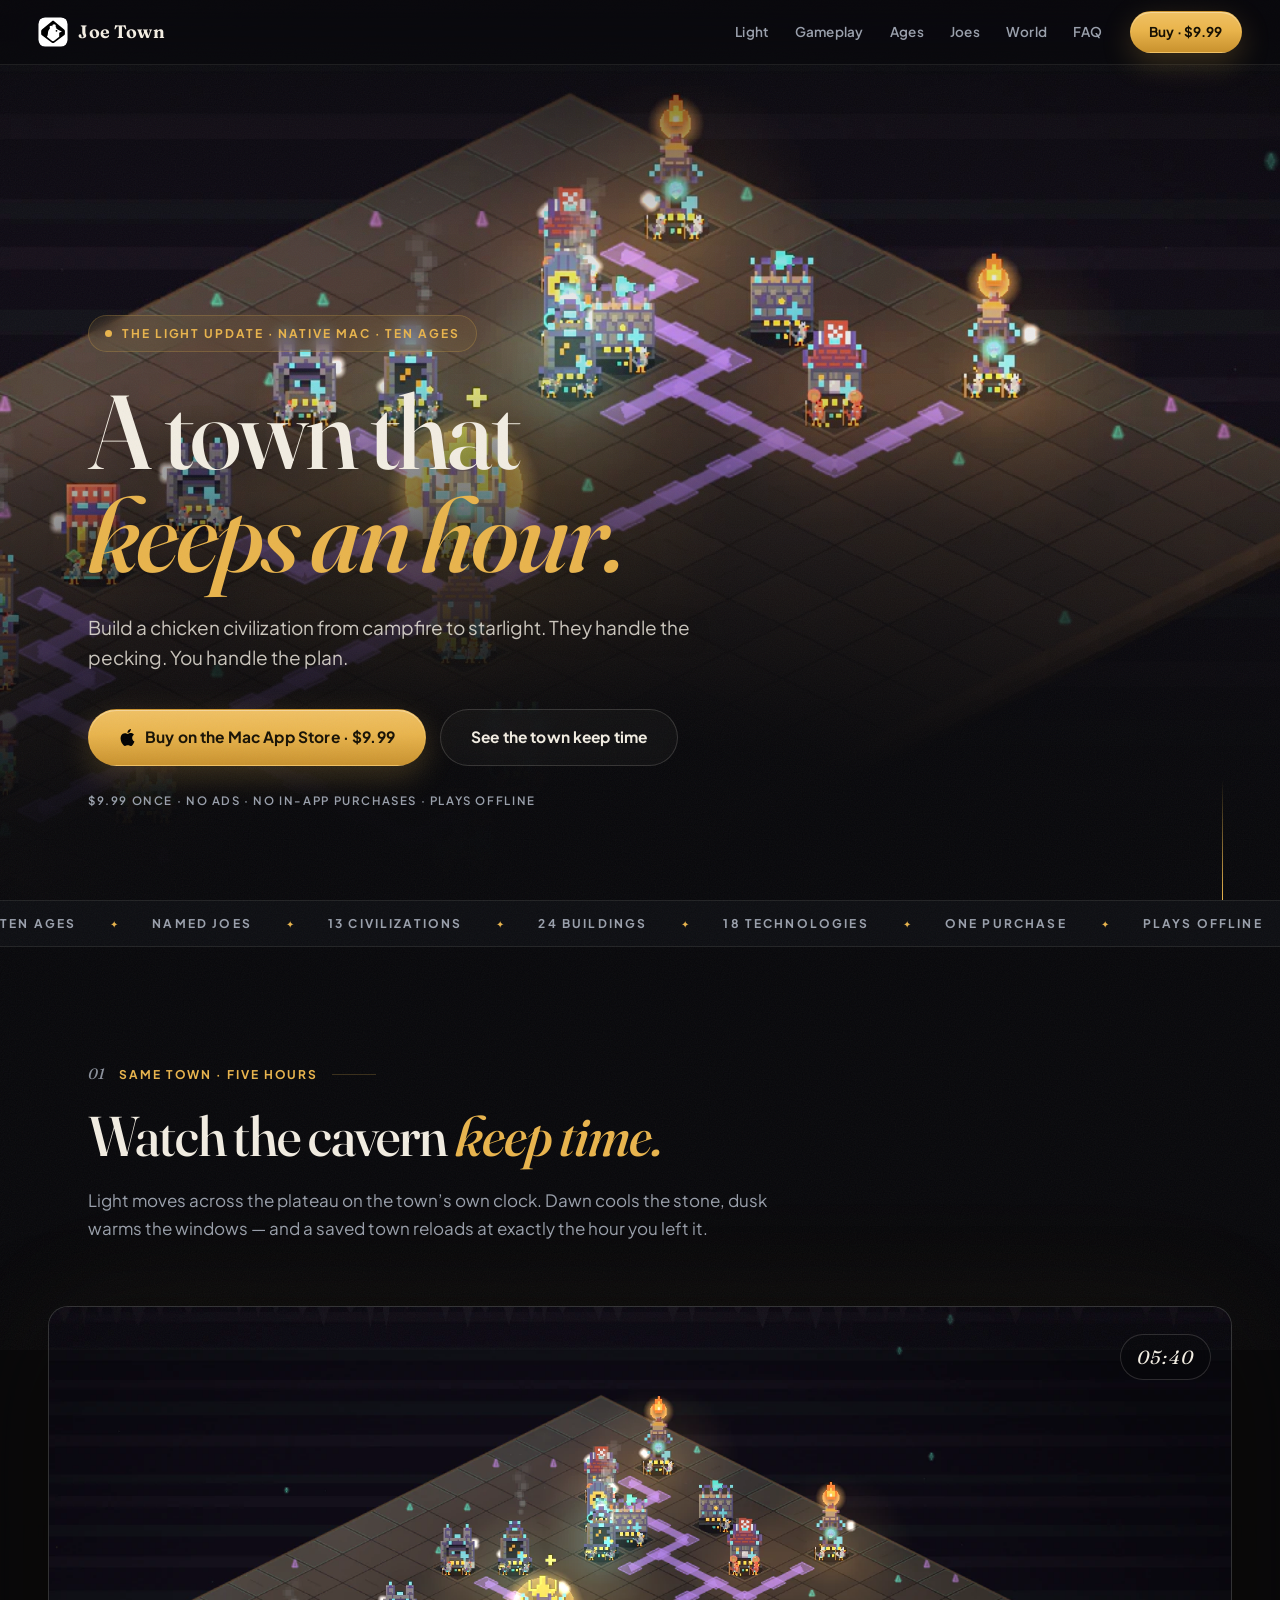
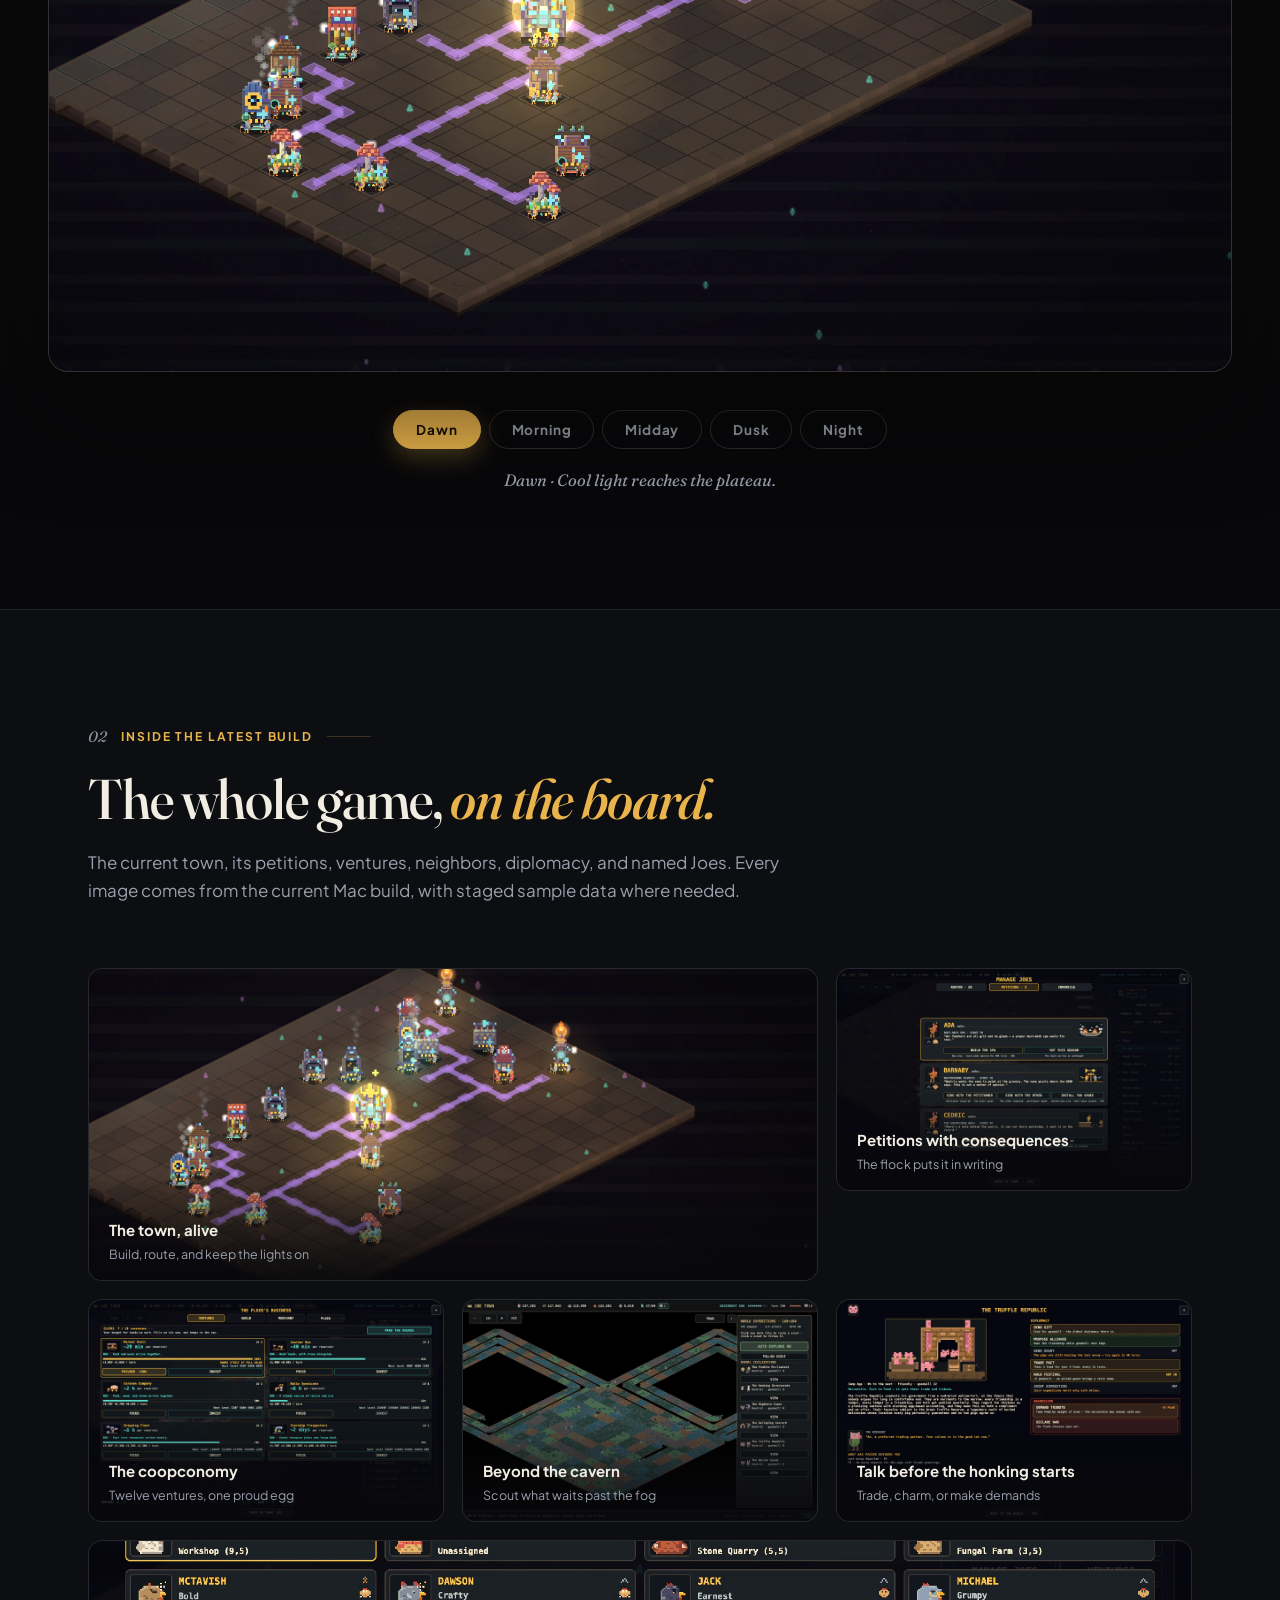
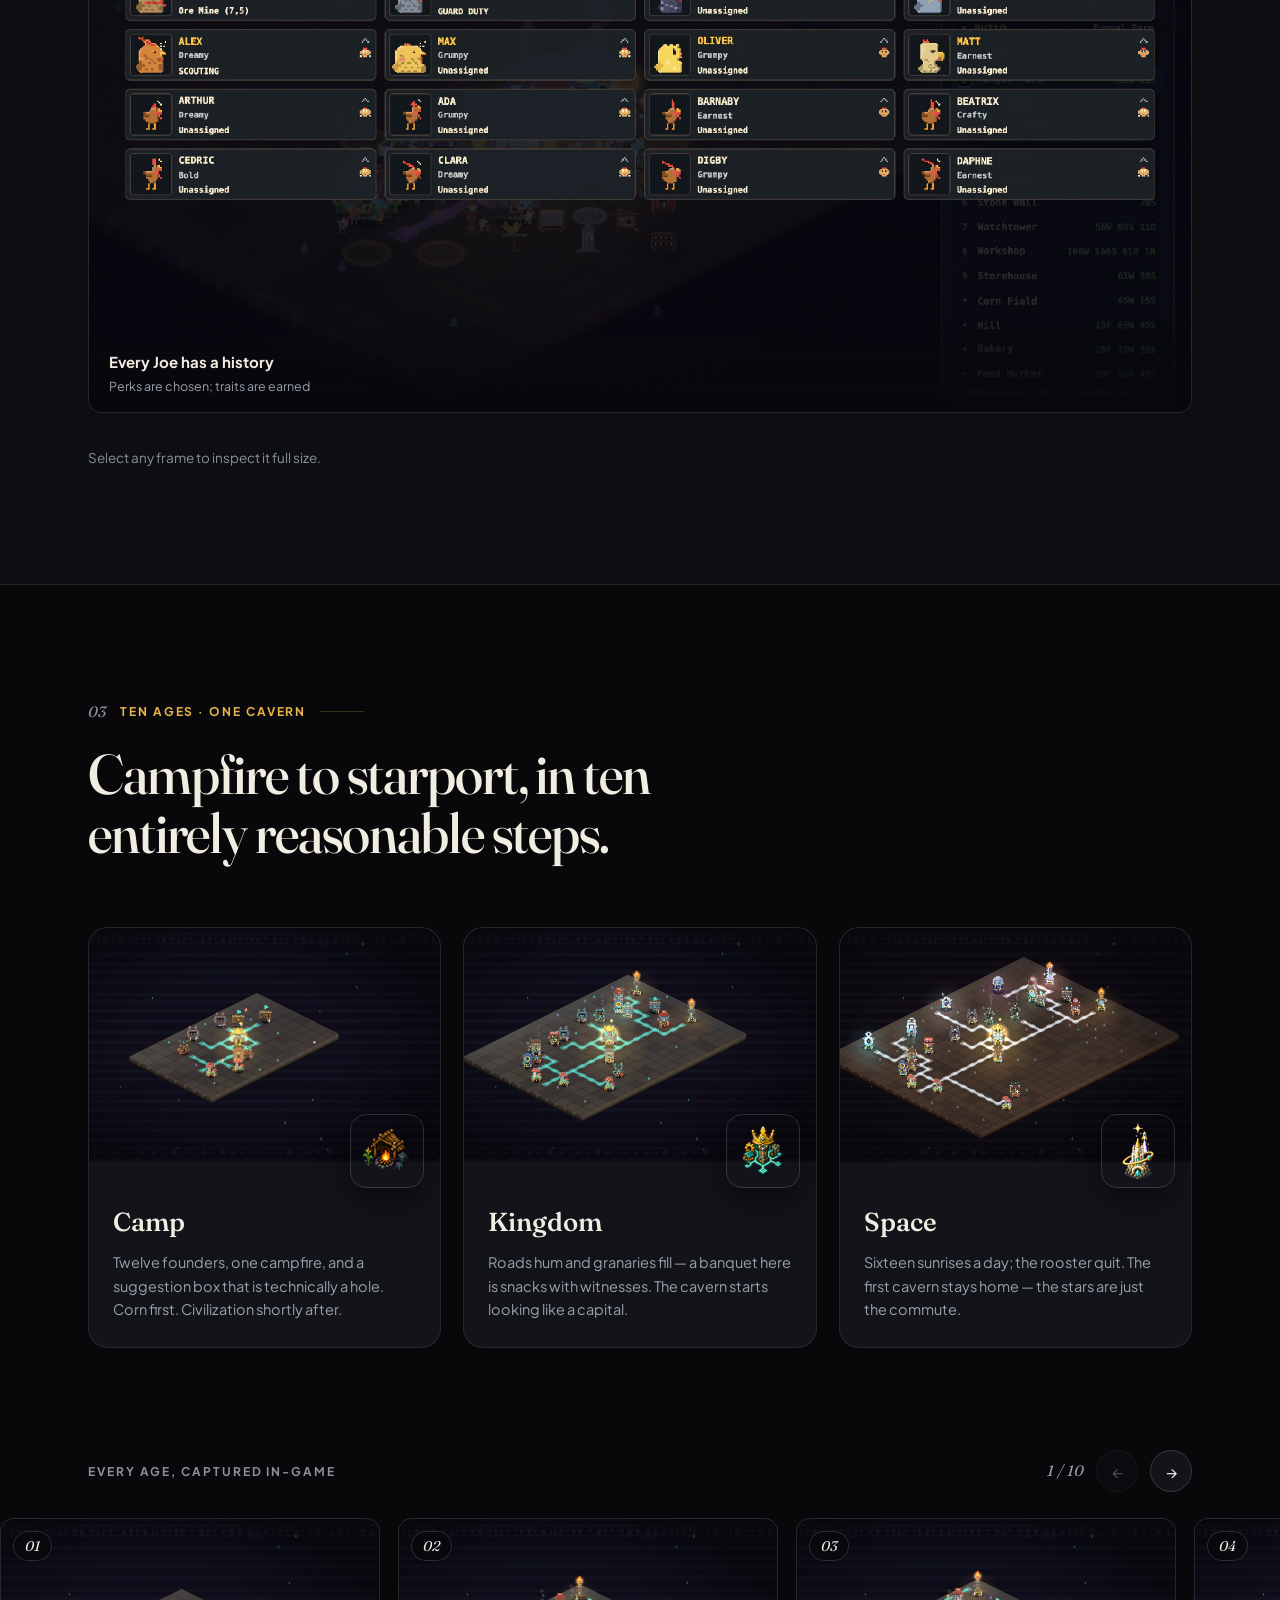
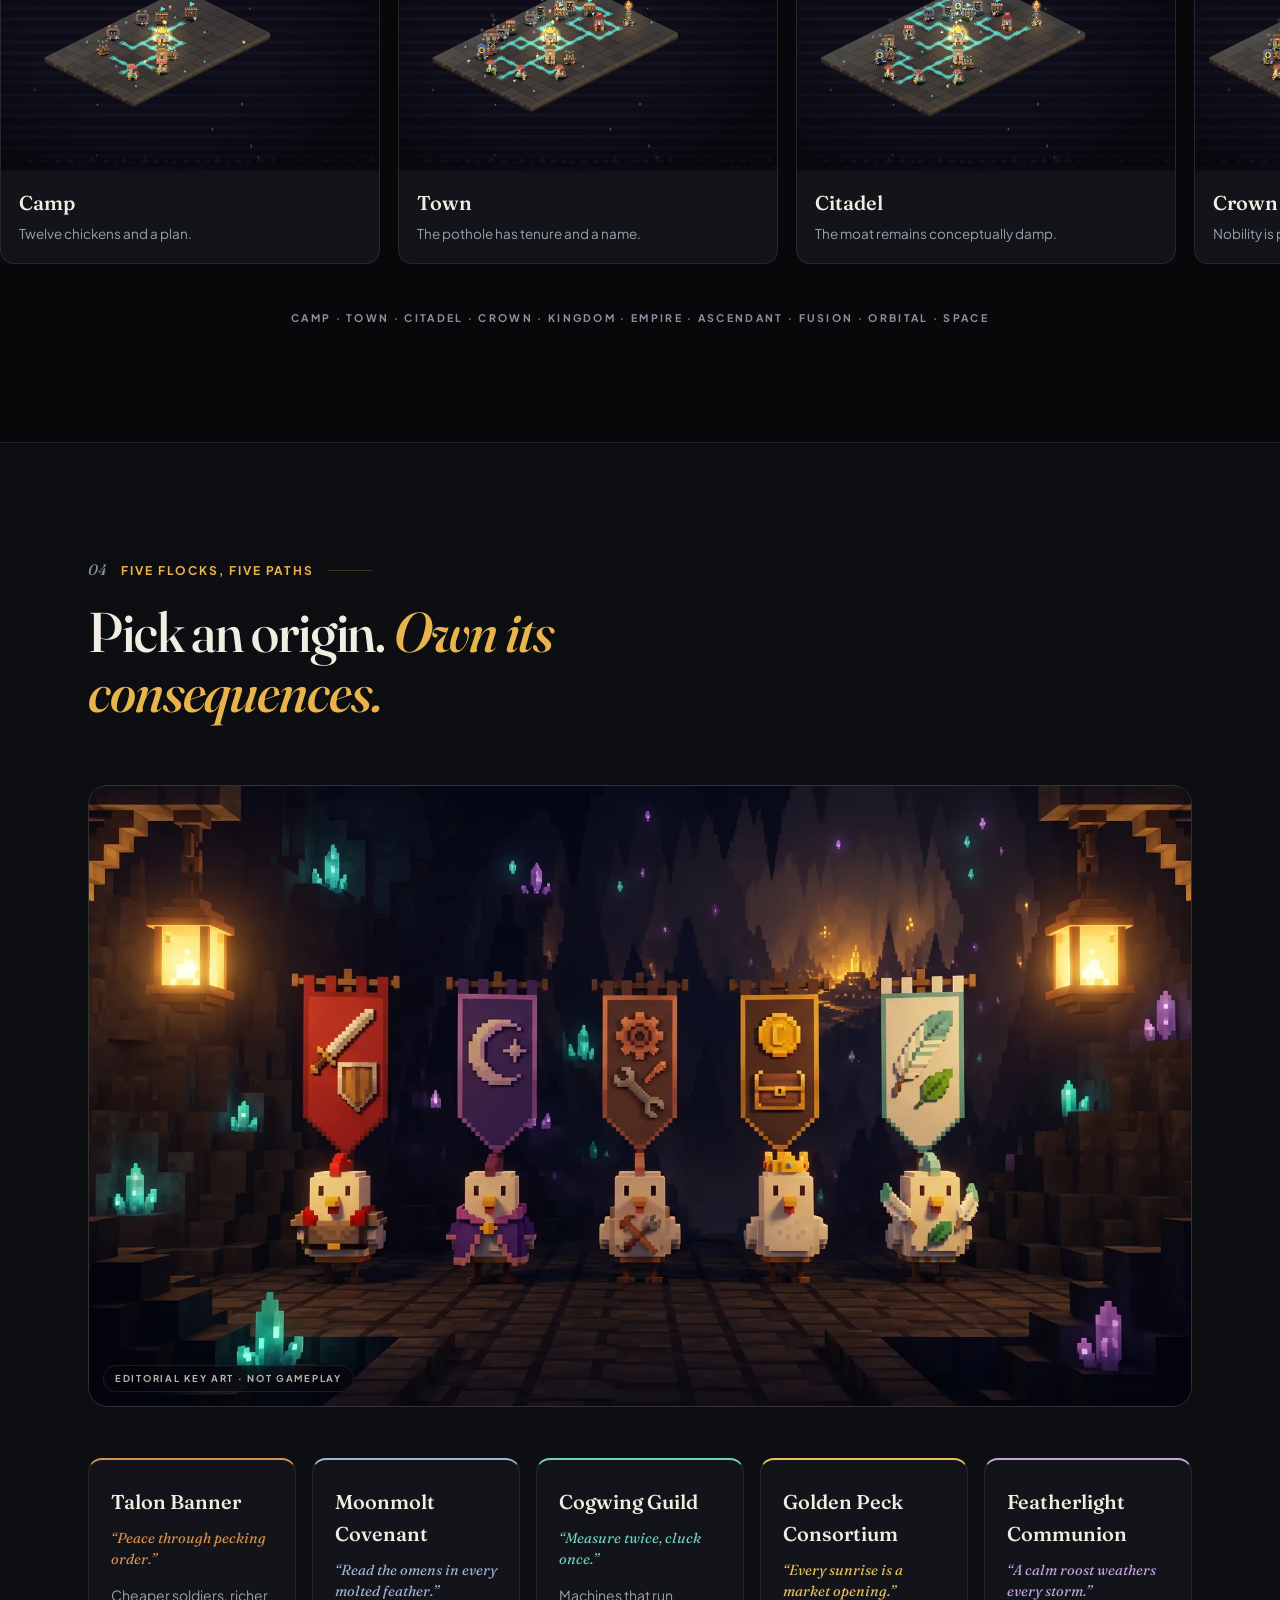
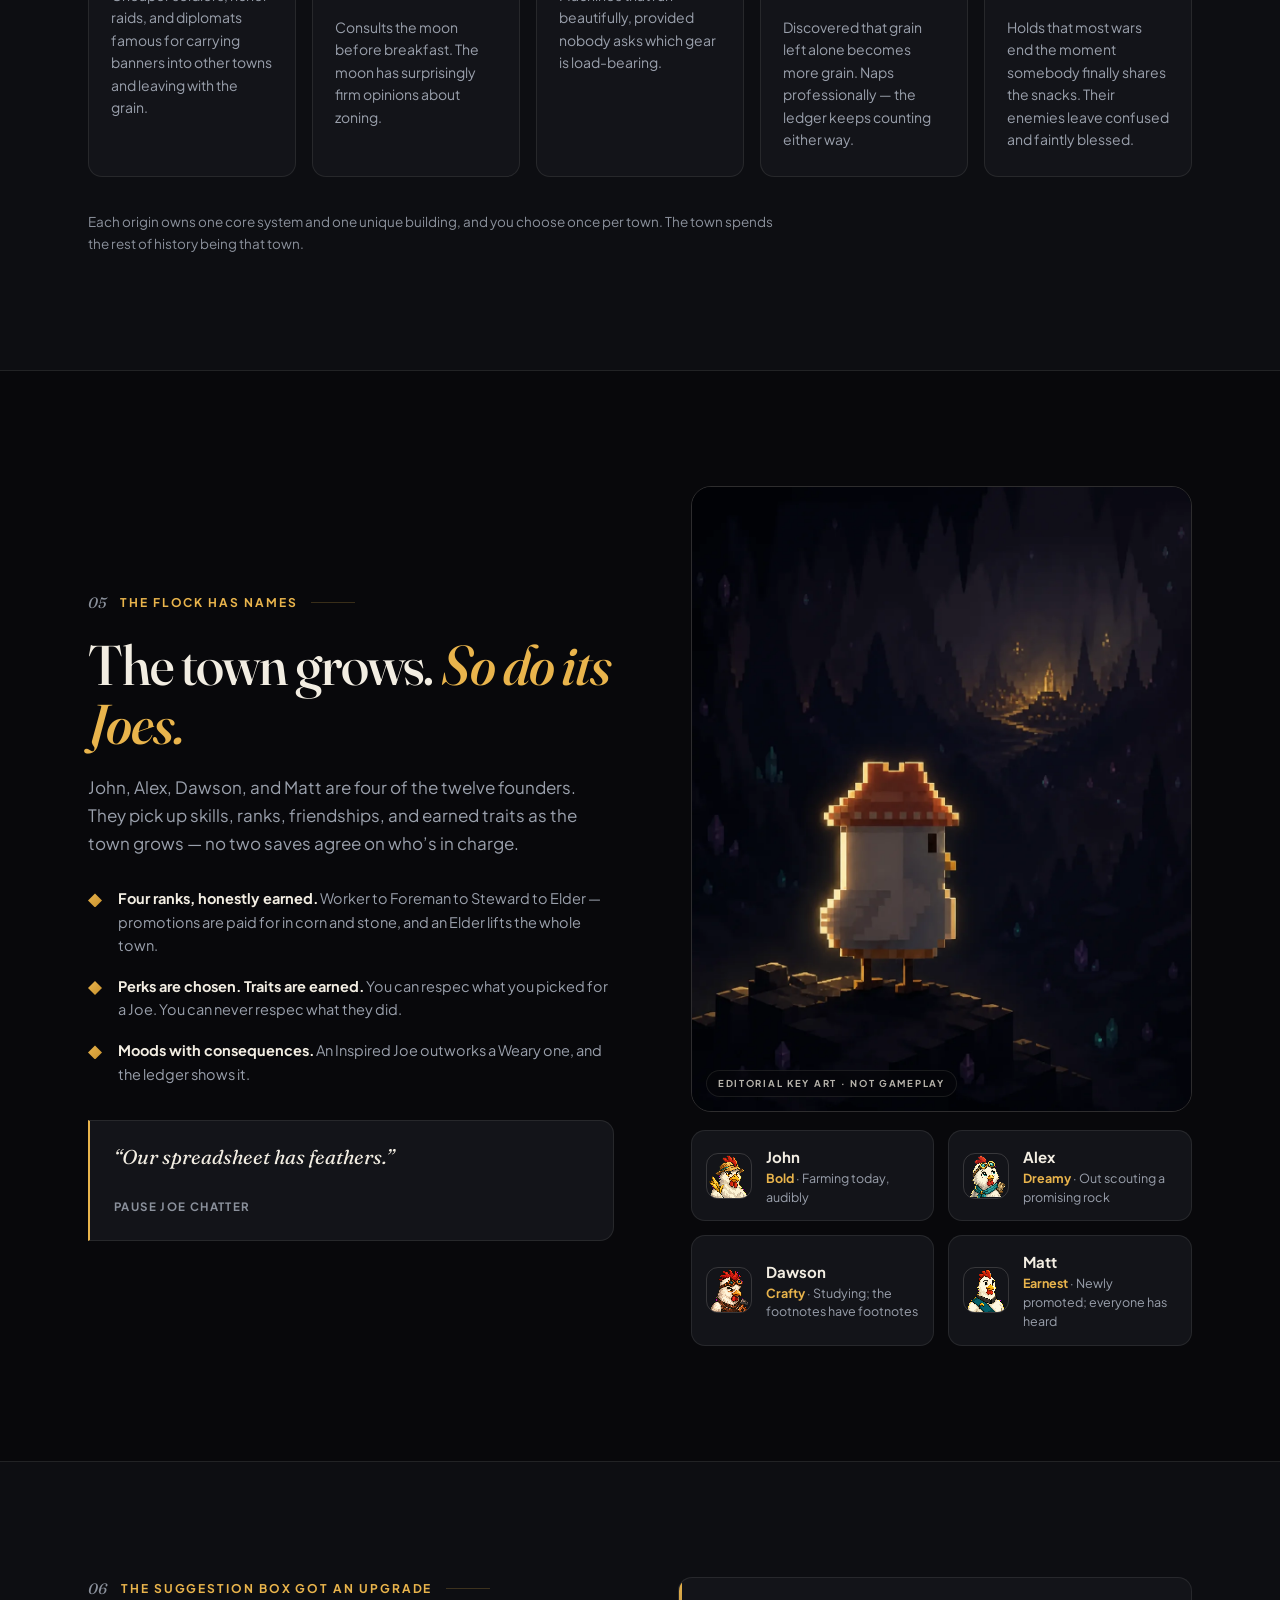
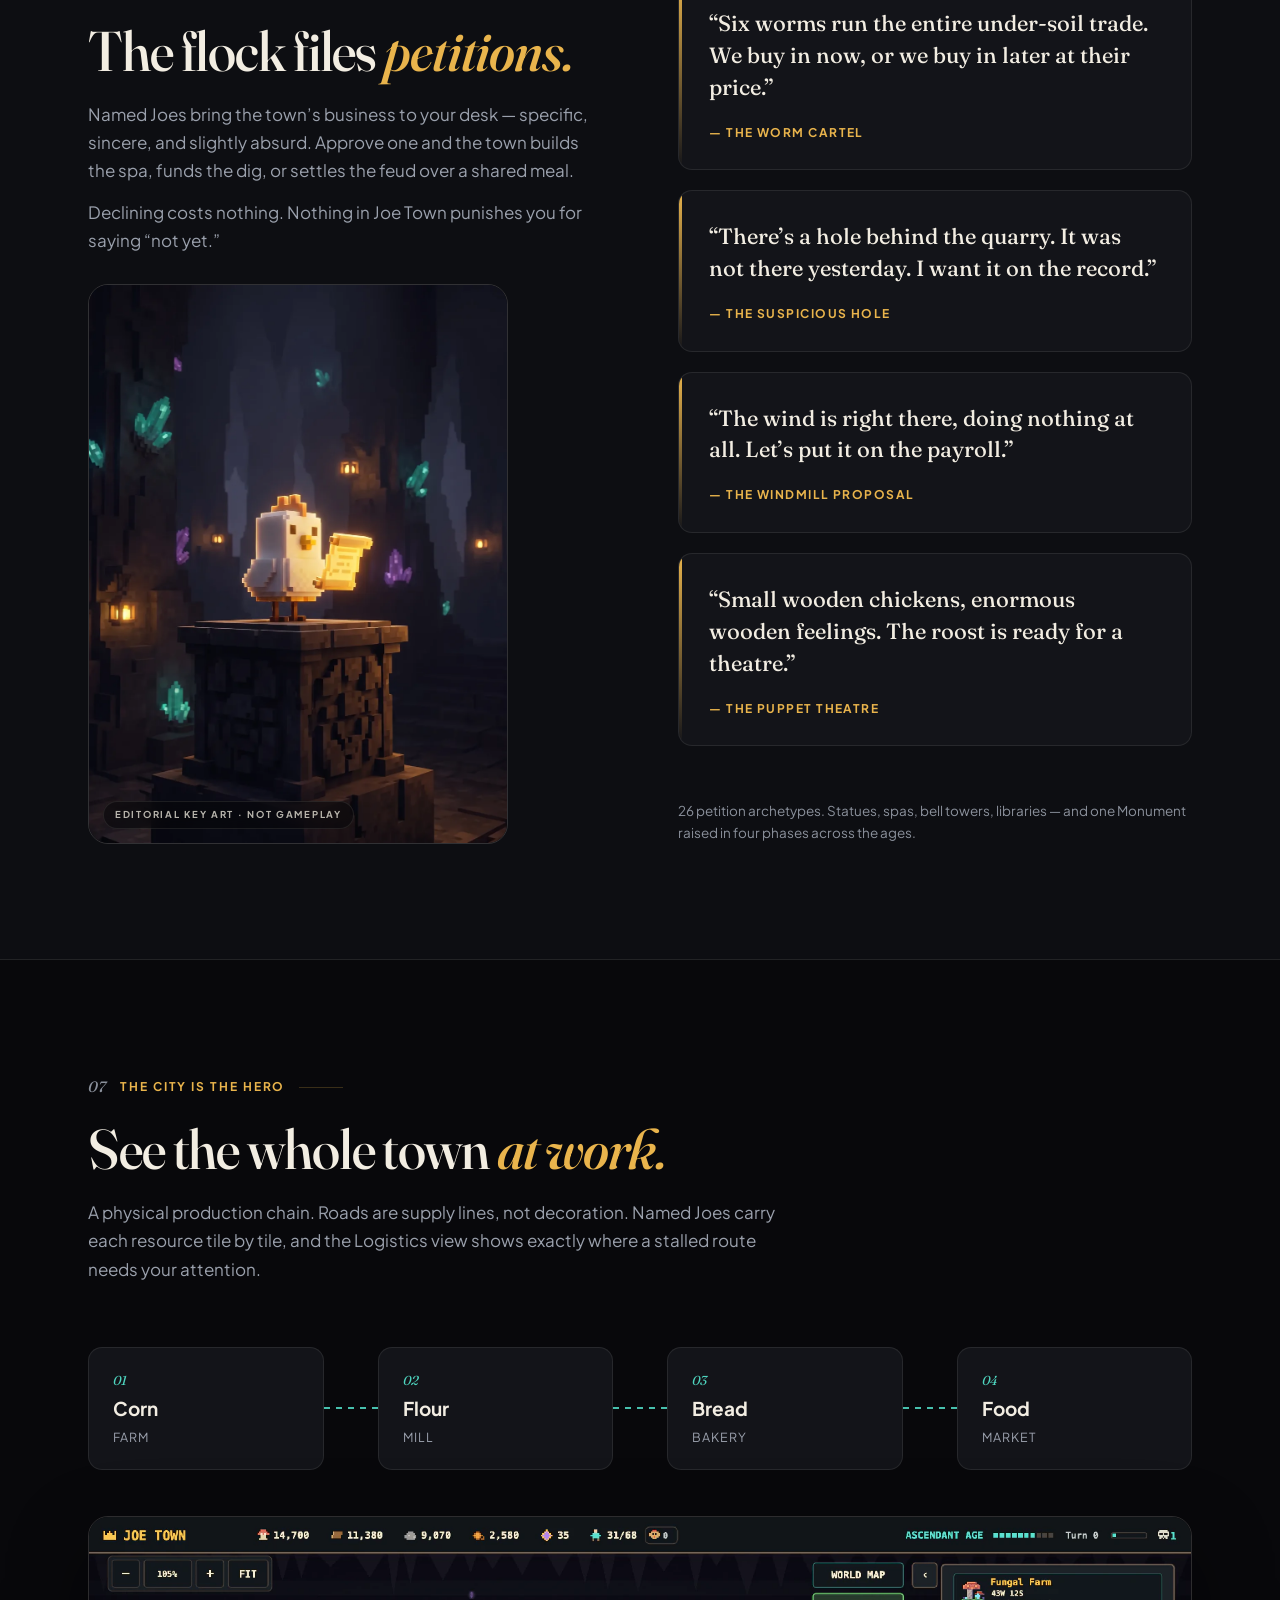
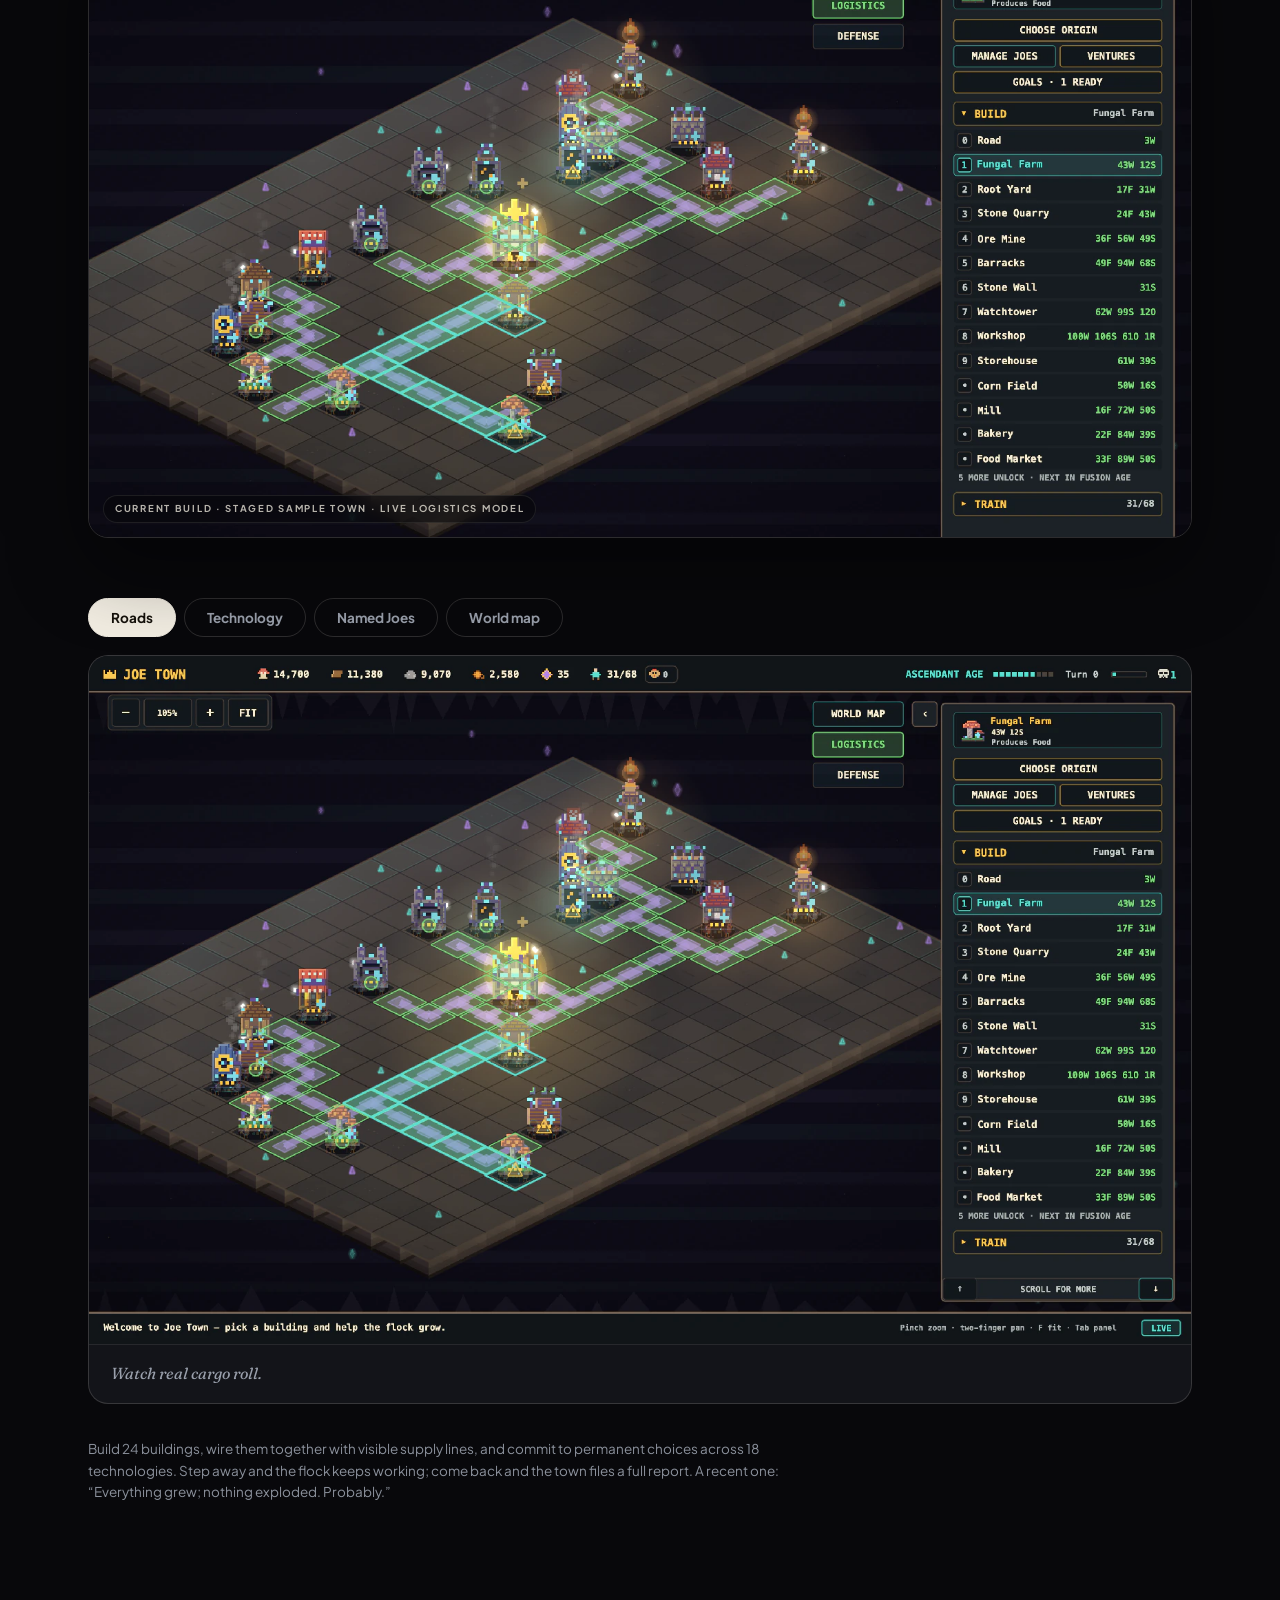
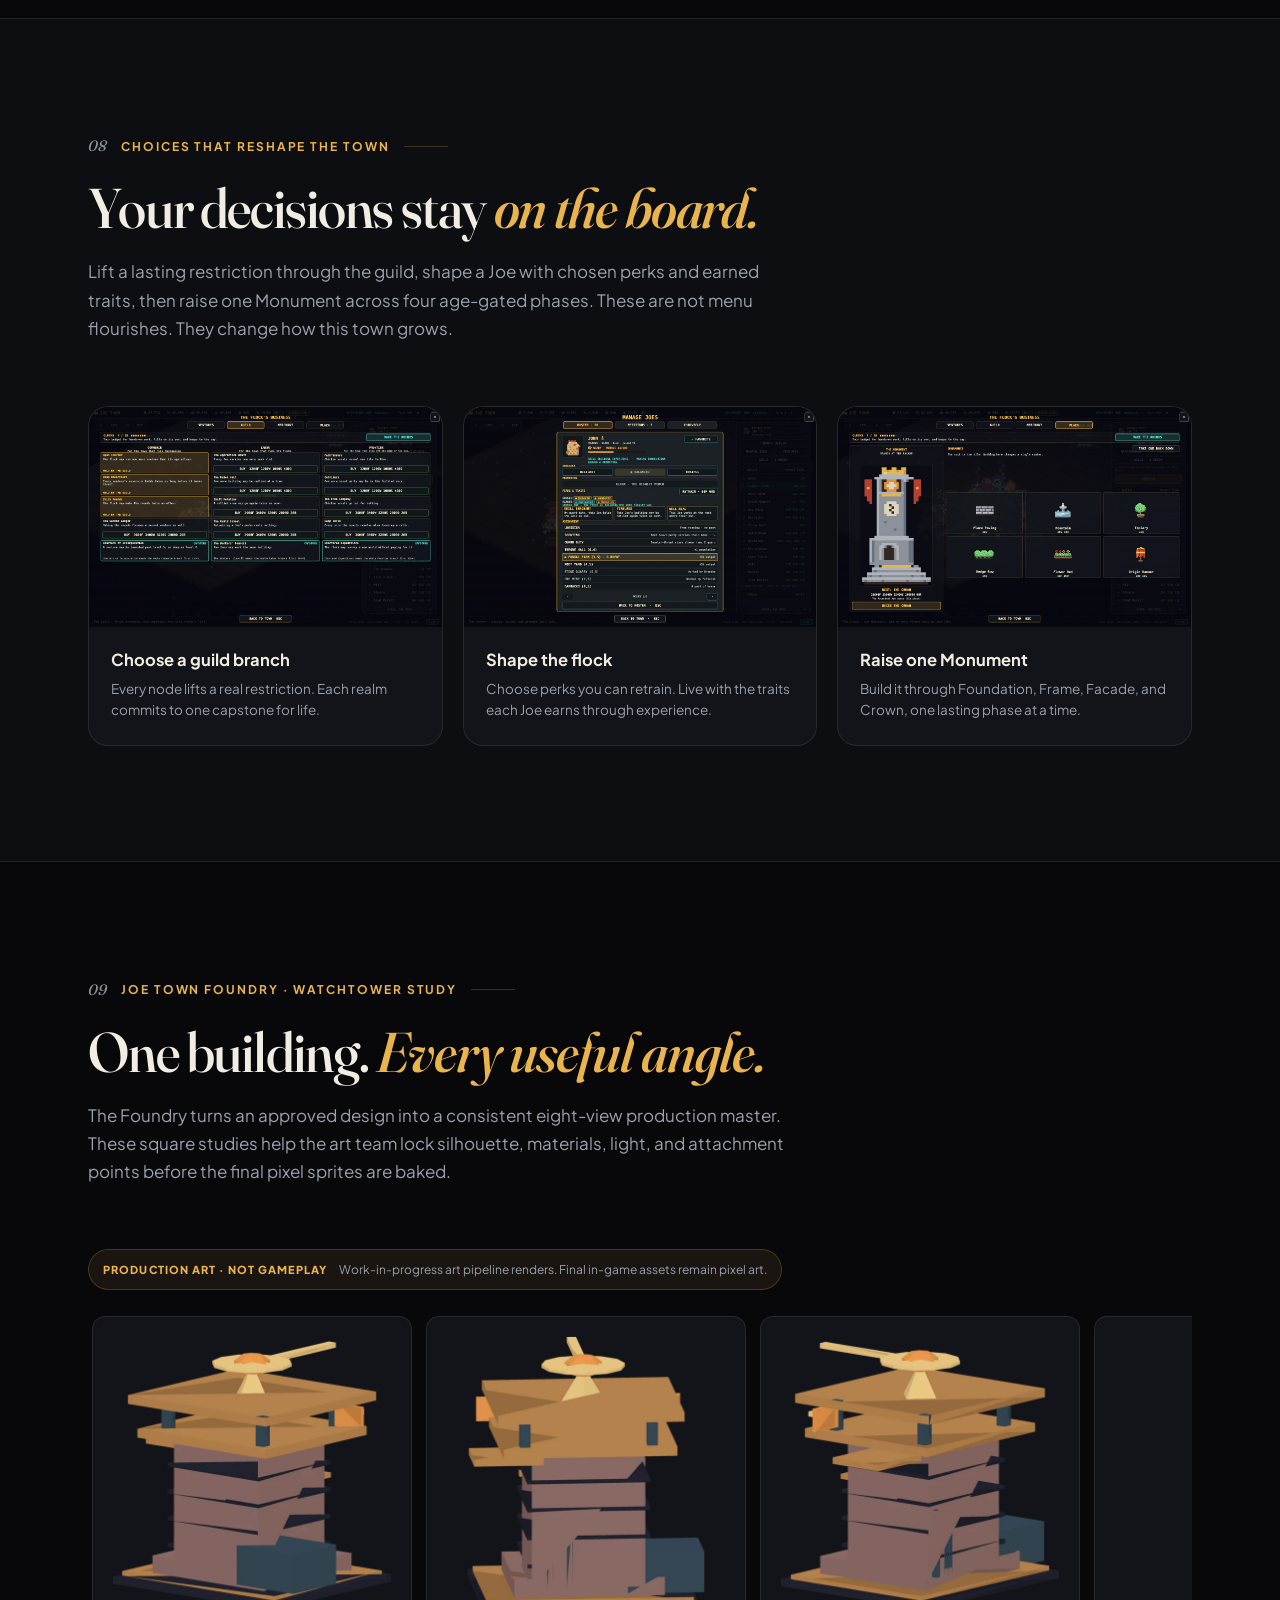
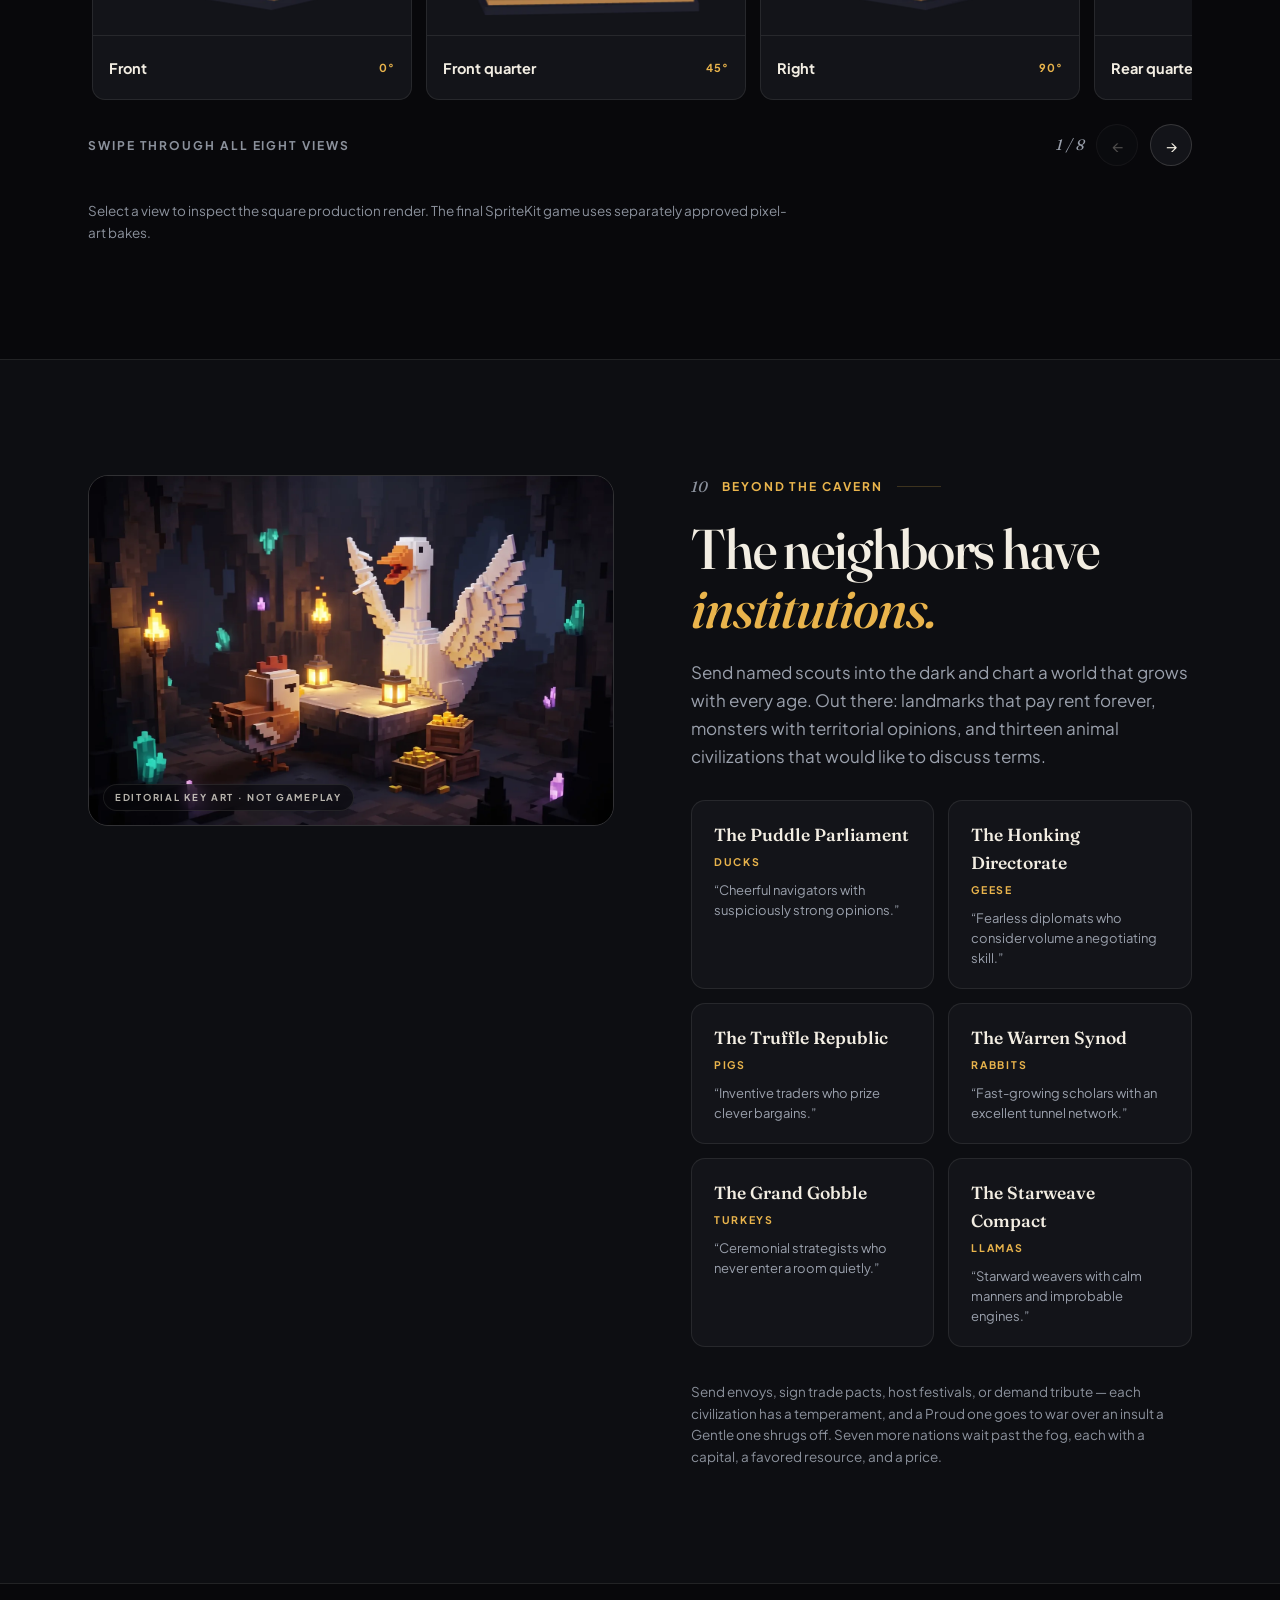
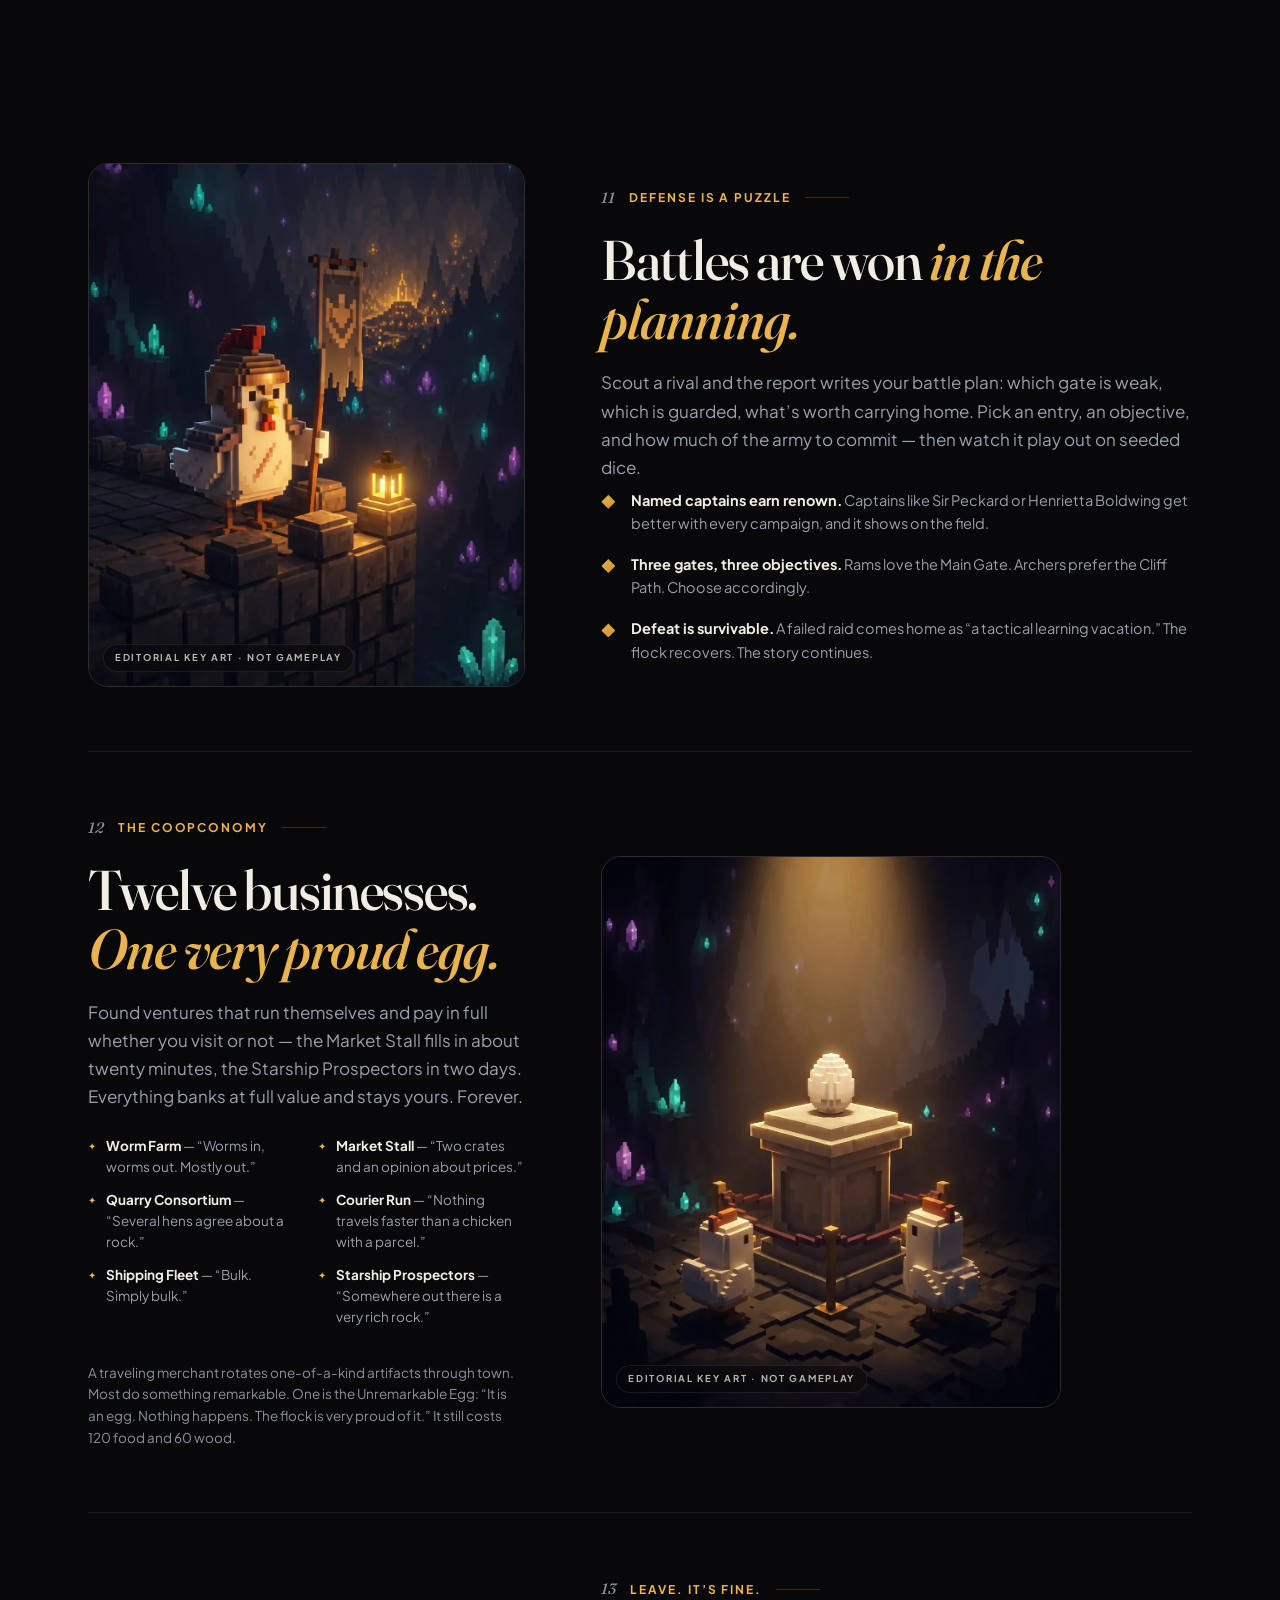
==== index.html @ 3cbb5f6b "Fix seven interaction and a11y defects from design audit - Age rail: disable Prev at the snap-parked" ====
<!DOCTYPE html>
<html lang="en">
<head>
  <meta charset="UTF-8">
  <meta name="viewport" content="width=device-width, initial-scale=1.0, viewport-fit=cover">
  <title>Joe Town — A Chicken Civilization That Keeps an Hour</title>
  <meta name="description" content="Build a living chicken civilization for Mac. Watch dawn become night, connect physical production chains, and lead twelve named Joes from campfire to starport. $9.99, once.">
  <link rel="canonical" href="https://gojoetown.com/">
  <meta name="theme-color" content="#070708">
  <meta name="apple-mobile-web-app-title" content="Joe Town">

  <!-- Google tag (gtag.js) -->
  <script async src="https://www.googletagmanager.com/gtag/js?id=G-3XJQL5PVS1"></script>
  <script>
    window.dataLayer = window.dataLayer || [];
    function gtag(){dataLayer.push(arguments);}
    gtag('js', new Date());
    gtag('config', 'G-3XJQL5PVS1');
  </script>

  <meta property="og:type" content="website">
  <meta property="og:locale" content="en_US">
  <meta property="og:site_name" content="Joe Town">
  <meta property="og:title" content="Joe Town — The Light Update">
  <meta property="og:description" content="A chicken civilization that keeps an hour. Build from campfire to starlight on Mac.">
  <meta property="og:url" content="https://gojoetown.com/">
  <meta property="og:image" content="https://gojoetown.com/images/og-light-update-2026.png">
  <meta property="og:image:secure_url" content="https://gojoetown.com/images/og-light-update-2026.png">
  <meta property="og:image:type" content="image/png">
  <meta property="og:image:width" content="1200">
  <meta property="og:image:height" content="630">
  <meta property="og:image:alt" content="A living Joe Town glowing beneath the cavern at dusk.">
  <meta name="twitter:card" content="summary_large_image">
  <meta name="twitter:title" content="Joe Town — The Light Update">
  <meta name="twitter:description" content="A chicken civilization that keeps an hour. Build from campfire to starlight on Mac.">
  <meta name="twitter:image" content="https://gojoetown.com/images/og-light-update-2026.png">
  <meta name="twitter:image:alt" content="A living Joe Town glowing beneath the cavern at dusk.">

  <link rel="icon" type="image/svg+xml" sizes="any" href="/images/logo-mark.svg">
  <link rel="icon" type="image/png" sizes="32x32" href="/images/favicon-32.png">
  <link rel="icon" type="image/png" sizes="16x16" href="/images/favicon-16.png">
  <link rel="shortcut icon" href="/favicon.ico">
  <link rel="apple-touch-icon" sizes="180x180" href="/images/apple-touch-icon.png">

  <link rel="preconnect" href="https://fonts.googleapis.com">
  <link rel="preconnect" href="https://fonts.gstatic.com" crossorigin>
  <link href="https://fonts.googleapis.com/css2?family=Fraunces:ital,opsz,wght@0,9..144,300..800;1,9..144,300..800&amp;family=Plus+Jakarta+Sans:wght@400..800&amp;display=swap" rel="stylesheet">
  <link rel="preload" as="image" href="images/hero-light-update-1920.webp?v=redesign1" media="(min-width: 781px)" fetchpriority="high">
  <link rel="preload" as="image" href="images/hero-light-update-960.webp?v=redesign1" media="(max-width: 780px)" fetchpriority="high">
  <link rel="stylesheet" href="css/style.css?v=redesign1">

  <script type="application/ld+json">
  {
    "@context": "https://schema.org",
    "@type": "VideoGame",
    "name": "Joe Town",
    "description": "Build a living chicken civilization, watch its light move from dawn through night, connect physical production chains, and guide named Joes across ten ages in this native strategy game for Mac.",
    "operatingSystem": "macOS 14 or later",
    "applicationCategory": "GameApplication",
    "genre": ["Strategy", "Simulation"],
    "gamePlatform": "Mac",
    "image": "https://gojoetown.com/images/og-light-update-2026.png",
    "url": "https://gojoetown.com/",
    "author": { "@type": "Organization", "name": "Design Prism", "url": "https://www.design-prism.com/" },
    "offers": {
      "@type": "Offer",
      "price": "9.99",
      "priceCurrency": "USD",
      "availability": "https://schema.org/InStock",
      "url": "https://apps.apple.com/app/id6790244910"
    }
  }
  </script>
</head>
<body>
  <a class="skip-link" href="#main">Skip to content</a>
  <div class="grain" aria-hidden="true"></div>
  <div class="scroll-progress" aria-hidden="true"><span id="scrollProgress"></span></div>

  <!-- ============ NAV ============ -->
  <header class="nav" id="top">
    <div class="nav-inner">
      <a class="brand" href="#top" aria-label="Joe Town home">
        <img src="images/logo-mark.svg" alt="" width="30" height="30" class="brand-mark">
        <span class="brand-name">Joe Town</span>
      </a>
      <nav class="nav-links" aria-label="Primary">
        <a href="#hour">Light</a>
        <a href="#gameplay">Gameplay</a>
        <a href="#ages">Ages</a>
        <a href="#joes">Joes</a>
        <a href="#world">World</a>
        <a href="#faq">FAQ</a>
      </nav>
      <div class="nav-cta">
        <a class="btn btn-gold btn-sm" href="https://apps.apple.com/app/id6790244910" target="_blank" rel="noopener">
          Buy · $9.99
        </a>
        <button class="nav-burger" id="navBurger" aria-expanded="false" aria-controls="mobileMenu" aria-label="Open menu">
          <span></span><span></span>
        </button>
      </div>
    </div>
  </header>

  <div class="mobile-menu" id="mobileMenu" hidden>
    <nav aria-label="Mobile">
      <a href="#hour">Light</a>
      <a href="#gameplay">Gameplay</a>
      <a href="#ages">Ages</a>
      <a href="#joes">Joes</a>
      <a href="#world">World</a>
      <a href="#faq">FAQ</a>
    </nav>
    <a class="btn btn-gold" href="https://apps.apple.com/app/id6790244910" target="_blank" rel="noopener">Buy on the Mac App Store · $9.99</a>
  </div>

  <main id="main">

    <!-- ============ HERO ============ -->
    <section class="hero" aria-label="Joe Town — the Light Update">
      <picture class="hero-media">
        <source media="(max-width: 780px)" srcset="images/hero-light-update-960.webp?v=redesign1" width="960" height="1200">
        <img src="images/hero-light-update-1920.webp?v=redesign1" alt="A Joe Town plateau at dusk, warm windows glowing across layered stone" width="1920" height="1080" fetchpriority="high">
      </picture>
      <div class="hero-scrim" aria-hidden="true"></div>

      <div class="hero-content">
        <p class="hero-eyebrow reveal">
          <span class="pulse-dot" aria-hidden="true"></span>
          The Light Update · Native Mac · Ten ages
        </p>
        <h1 class="hero-title reveal" style="--d:.08s">
          A town that<br><em>keeps an hour.</em>
        </h1>
        <p class="hero-sub reveal" style="--d:.16s">
          Build a chicken civilization from campfire to starlight.
          They handle the pecking. You handle the plan.
        </p>
        <div class="hero-actions reveal" style="--d:.24s" id="heroActions">
          <a class="btn btn-gold btn-lg" href="https://apps.apple.com/app/id6790244910" target="_blank" rel="noopener">
            <img src="images/apple-mark.svg" alt="" width="17" height="20">
            Buy on the Mac App Store · $9.99
          </a>
          <a class="btn btn-ghost btn-lg" href="#hour">See the town keep time</a>
        </div>
        <p class="hero-trust reveal" style="--d:.32s">
          $9.99 once · No ads · No in-app purchases · Plays offline
        </p>
      </div>

      <a class="hero-scroll" href="#hour" aria-label="Scroll to the hour section">
        <span class="hero-scroll-line" aria-hidden="true"></span>
      </a>
    </section>

    <!-- ============ TICKER ============ -->
    <div class="ticker" aria-hidden="true">
      <div class="ticker-track">
        <span>Ten ages</span><i>✦</i><span>Named Joes</span><i>✦</i><span>13 civilizations</span><i>✦</i><span>24 buildings</span><i>✦</i><span>18 technologies</span><i>✦</i><span>One purchase</span><i>✦</i><span>Plays offline</span><i>✦</i><span>Chickens</span><i>✦</i>
        <span>Ten ages</span><i>✦</i><span>Named Joes</span><i>✦</i><span>13 civilizations</span><i>✦</i><span>24 buildings</span><i>✦</i><span>18 technologies</span><i>✦</i><span>One purchase</span><i>✦</i><span>Plays offline</span><i>✦</i><span>Chickens</span><i>✦</i>
      </div>
    </div>

    <!-- ============ THE HOUR ============ -->
    <section class="section" id="hour">
      <div class="container">
        <header class="sec-head reveal">
          <p class="sec-eyebrow"><span class="sec-index">01</span> Same town · five hours</p>
          <h2 class="sec-title">Watch the cavern <em>keep time.</em></h2>
          <p class="sec-sub">Light moves across the plateau on the town’s own clock. Dawn cools the stone, dusk warms the windows — and a saved town reloads at exactly the hour you left it.</p>
        </header>
      </div>

      <div class="hour-stage reveal" data-reveal>
        <div class="hour-frames" id="hourFrames">
          <img class="hour-frame is-active" data-hour="dawn" src="images/hour-dawn.webp?v=redesign1" alt="The Joe Town plateau at dawn, cool directional light" width="1600" height="900" loading="lazy">
          <img class="hour-frame" data-hour="morning" src="images/hour-morning.webp?v=redesign1" alt="The same plateau in morning light" width="1600" height="900" loading="lazy">
          <img class="hour-frame" data-hour="midday" src="images/hour-midday.webp?v=redesign1" alt="The same plateau at midday" width="1600" height="900" loading="lazy">
          <img class="hour-frame" data-hour="dusk" src="images/hour-dusk.webp?v=redesign1" alt="The same plateau at dusk, windows warming" width="1600" height="900" loading="lazy">
          <img class="hour-frame" data-hour="night" src="images/hour-night.webp?v=redesign1" alt="The same plateau at night, windows glowing" width="1600" height="900" loading="lazy">
        </div>
        <div class="hour-clock" aria-hidden="true"><span id="hourClock">05:40</span></div>
      </div>

      <div class="container">
        <div class="hour-controls reveal" role="tablist" aria-label="Choose an hour of the town’s day">
          <button class="hour-tab is-active" role="tab" aria-selected="true" data-hour="dawn" id="hourTabDawn" tabindex="0">Dawn</button>
          <button class="hour-tab" role="tab" aria-selected="false" data-hour="morning" id="hourTabMorning" tabindex="-1">Morning</button>
          <button class="hour-tab" role="tab" aria-selected="false" data-hour="midday" id="hourTabMidday" tabindex="-1">Midday</button>
          <button class="hour-tab" role="tab" aria-selected="false" data-hour="dusk" id="hourTabDusk" tabindex="-1">Dusk</button>
          <button class="hour-tab" role="tab" aria-selected="false" data-hour="night" id="hourTabNight" tabindex="-1">Night</button>
        </div>
        <p class="hour-caption" id="hourCaption" aria-live="polite">Dawn · Cool light reaches the plateau.</p>
      </div>
    </section>

    <!-- ============ GAMEPLAY GALLERY ============ -->
    <section class="section section-alt" id="gameplay">
      <div class="container">
        <header class="sec-head reveal">
          <p class="sec-eyebrow"><span class="sec-index">02</span> Inside the latest build</p>
          <h2 class="sec-title">The whole game, <em>on the board.</em></h2>
          <p class="sec-sub">The current town, its petitions, ventures, neighbors, diplomacy, and named Joes. Every image comes from the current Mac build, with staged sample data where needed.</p>
        </header>

        <div class="bento">
          <figure class="bento-card bento-wide reveal" data-lightbox>
            <img src="images/gameplay-town.webp?v=redesign1" alt="A living Joe Town board with buildings, roads, and working production" width="1600" height="1000" loading="lazy">
            <figcaption><strong>The town, alive</strong><span>Build, route, and keep the lights on</span></figcaption>
          </figure>
          <figure class="bento-card reveal" style="--d:.06s" data-lightbox>
            <img src="images/gameplay-petitions.webp?v=redesign1" alt="The petitions panel, where the flock puts requests in writing" width="1600" height="1000" loading="lazy">
            <figcaption><strong>Petitions with consequences</strong><span>The flock puts it in writing</span></figcaption>
          </figure>
          <figure class="bento-card reveal" style="--d:.12s" data-lightbox>
            <img src="images/gameplay-ventures.webp?v=redesign1" alt="The ventures screen showing the coopconomy" width="1600" height="1000" loading="lazy">
            <figcaption><strong>The coopconomy</strong><span>Twelve ventures, one proud egg</span></figcaption>
          </figure>
          <figure class="bento-card reveal" style="--d:.06s" data-lightbox>
            <img src="images/gameplay-world.webp?v=redesign1" alt="The world map beyond the cavern" width="1600" height="1000" loading="lazy" class="img-calm">
            <figcaption><strong>Beyond the cavern</strong><span>Scout what waits past the fog</span></figcaption>
          </figure>
          <figure class="bento-card reveal" style="--d:.12s" data-lightbox>
            <img src="images/gameplay-diplomacy.webp?v=redesign1" alt="Diplomacy with another animal civilization" width="1600" height="1000" loading="lazy">
            <figcaption><strong>Talk before the honking starts</strong><span>Trade, charm, or make demands</span></figcaption>
          </figure>
          <figure class="bento-card bento-full reveal" style="--d:.18s" data-lightbox>
            <img src="images/gameplay-joes.webp?v=redesign1" alt="The Joe roster, where every Joe has a history" width="1600" height="1000" loading="lazy">
            <figcaption><strong>Every Joe has a history</strong><span>Perks are chosen; traits are earned</span></figcaption>
          </figure>
        </div>
        <p class="fine-note reveal">Select any frame to inspect it full size.</p>
      </div>
    </section>

    <!-- ============ JOURNEY ============ -->
    <section class="section" id="journey">
      <div class="container">
        <header class="sec-head reveal">
          <p class="sec-eyebrow"><span class="sec-index">03</span> Ten ages · one cavern</p>
          <h2 class="sec-title">Campfire to starport, in ten<br class="br-desktop"> entirely reasonable steps.</h2>
        </header>

        <div class="journey-grid">
          <article class="journey-card reveal">
            <div class="journey-media">
              <img src="images/journey-camp-wide.webp?v=redesign1" alt="An early settlement with a founding hall, farm, and short road" width="1200" height="800" loading="lazy">
              <img class="journey-icon" src="images/era-icon-camp.webp?v=redesign1" alt="" width="576" height="576" loading="lazy">
            </div>
            <h3>Camp</h3>
            <p>Twelve founders, one campfire, and a suggestion box that is technically a hole. Corn first. Civilization shortly after.</p>
          </article>
          <article class="journey-card reveal" style="--d:.08s">
            <div class="journey-media">
              <img src="images/journey-town-wide.webp?v=redesign1" alt="A Kingdom-age town linked by glowing roads" width="1200" height="800" loading="lazy">
              <img class="journey-icon" src="images/era-icon-kingdom.webp?v=redesign1" alt="" width="576" height="576" loading="lazy">
            </div>
            <h3>Kingdom</h3>
            <p>Roads hum and granaries fill — a banquet here is snacks with witnesses. The cavern starts looking like a capital.</p>
          </article>
          <article class="journey-card reveal" style="--d:.16s">
            <div class="journey-media">
              <img src="images/journey-space-wide.webp?v=redesign1" alt="A Space Age town with a starport and luminous towers" width="1200" height="800" loading="lazy">
              <img class="journey-icon" src="images/era-icon-space.webp?v=redesign1" alt="" width="576" height="576" loading="lazy">
            </div>
            <h3>Space</h3>
            <p>Sixteen sunrises a day; the rooster quit. The first cavern stays home — the stars are just the commute.</p>
          </article>
        </div>
      </div>

      <!-- Ten ages rail -->
      <div class="rail-wrap" id="ages">
        <div class="container rail-head-row">
          <p class="rail-label reveal">Every age, captured in-game</p>
          <div class="rail-nav reveal">
            <span class="rail-counter" id="ageCounter" aria-hidden="true">1 / 10</span>
            <button class="rail-btn" id="agePrev" aria-label="Previous age">←</button>
            <button class="rail-btn" id="ageNext" aria-label="Next age">→</button>
          </div>
        </div>
        <ul class="rail" id="ageRail" aria-label="The ten ages of Joe Town" tabindex="0">
          <li class="age-card"><span class="age-num">01</span><img src="images/age-1.webp?v=redesign1" alt="A Camp Age settlement around its first buildings" width="1400" height="933" loading="lazy"><h4>Camp</h4><p>Twelve chickens and a plan.</p></li>
          <li class="age-card"><span class="age-num">02</span><img src="images/age-2.webp?v=redesign1" alt="A Town Age settlement with early roads and workshops" width="1400" height="933" loading="lazy"><h4>Town</h4><p>The pothole has tenure and a name.</p></li>
          <li class="age-card"><span class="age-num">03</span><img src="images/age-3.webp?v=redesign1" alt="A fortified Citadel Age town with walls and watchtowers" width="1400" height="933" loading="lazy"><h4>Citadel</h4><p>The moat remains conceptually damp.</p></li>
          <li class="age-card"><span class="age-num">04</span><img src="images/age-4.webp?v=redesign1" alt="A Crown Age town with banners and richer rooftops" width="1400" height="933" loading="lazy"><h4>Crown</h4><p>Nobility is poultry with accessories.</p></li>
          <li class="age-card"><span class="age-num">05</span><img src="images/age-5.webp?v=redesign1" alt="A Kingdom Age capital with arches and granaries" width="1400" height="933" loading="lazy"><h4>Kingdom</h4><p>Granaries fit for royalty.</p></li>
          <li class="age-card"><span class="age-num">06</span><img src="images/age-6.webp?v=redesign1" alt="An Empire Age town of steel, rivets, and clockwork" width="1400" height="933" loading="lazy"><h4>Empire</h4><p>Goggles optional. Ambition mandatory.</p></li>
          <li class="age-card"><span class="age-num">07</span><img src="images/age-7.webp?v=redesign1" alt="An Ascendant Age town of obsidian and radiant crystal" width="1400" height="933" loading="lazy"><h4>Ascendant</h4><p>Worms reached enlightenment first. Typical.</p></li>
          <li class="age-card"><span class="age-num">08</span><img src="images/age-8.webp?v=redesign1" alt="A Fusion Age town glowing around its reactor" width="1400" height="933" loading="lazy"><h4>Fusion</h4><p>The corn near the core popped itself.</p></li>
          <li class="age-card"><span class="age-num">09</span><img src="images/age-9.webp?v=redesign1" alt="An Orbital Age town building the infrastructure to reach orbit" width="1400" height="933" loading="lazy"><h4>Orbital</h4><p>Zero-g roosting is technically hovering.</p></li>
          <li class="age-card"><span class="age-num">10</span><img src="images/age-10.webp?v=redesign1" alt="A Space Age town of luminous towers" width="1400" height="933" loading="lazy"><h4>Space</h4><p>Lore drop: the universe hatched from an egg.</p></li>
        </ul>
        <p class="rail-timeline" aria-hidden="true">Camp · Town · Citadel · Crown · Kingdom · Empire · Ascendant · Fusion · Orbital · Space</p>
      </div>
    </section>

    <!-- ============ ORIGINS ============ -->
    <section class="section section-alt" id="origins">
      <div class="container">
        <header class="sec-head reveal">
          <p class="sec-eyebrow"><span class="sec-index">04</span> Five flocks, five paths</p>
          <h2 class="sec-title">Pick an origin. <em>Own its consequences.</em></h2>
        </header>

        <figure class="keyart-banner reveal">
          <img src="images/key-art-origins.webp?v=redesign1" alt="Five chickens standing beneath five faction banners" width="1774" height="998" loading="lazy">
          <figcaption class="keyart-label">Editorial key art · not gameplay</figcaption>
        </figure>

        <div class="origins-grid">
          <article class="origin-card reveal" style="--origin:#d98f4f">
            <h3>Talon Banner</h3>
            <p class="origin-motto">“Peace through pecking order.”</p>
            <p>Cheaper soldiers, richer raids, and diplomats famous for carrying banners into other towns and leaving with the grain.</p>
          </article>
          <article class="origin-card reveal" style="--d:.06s;--origin:#9db4d6">
            <h3>Moonmolt Covenant</h3>
            <p class="origin-motto">“Read the omens in every molted feather.”</p>
            <p>Consults the moon before breakfast. The moon has surprisingly firm opinions about zoning.</p>
          </article>
          <article class="origin-card reveal" style="--d:.12s;--origin:#6fd0c0">
            <h3>Cogwing Guild</h3>
            <p class="origin-motto">“Measure twice, cluck once.”</p>
            <p>Machines that run beautifully, provided nobody asks which gear is load-bearing.</p>
          </article>
          <article class="origin-card reveal" style="--d:.18s;--origin:#e8c05a">
            <h3>Golden Peck Consortium</h3>
            <p class="origin-motto">“Every sunrise is a market opening.”</p>
            <p>Discovered that grain left alone becomes more grain. Naps professionally — the ledger keeps counting either way.</p>
          </article>
          <article class="origin-card reveal" style="--d:.24s;--origin:#c3a4e2">
            <h3>Featherlight Communion</h3>
            <p class="origin-motto">“A calm roost weathers every storm.”</p>
            <p>Holds that most wars end the moment somebody finally shares the snacks. Their enemies leave confused and faintly blessed.</p>
          </article>
        </div>
        <p class="fine-note reveal">Each origin owns one core system and one unique building, and you choose once per town. The town spends the rest of history being that town.</p>
      </div>
    </section>

    <!-- ============ JOES ============ -->
    <section class="section" id="joes">
      <div class="container">
        <div class="split">
          <div class="split-copy">
            <header class="sec-head reveal">
              <p class="sec-eyebrow"><span class="sec-index">05</span> The flock has names</p>
              <h2 class="sec-title">The town grows. <em>So do its Joes.</em></h2>
              <p class="sec-sub">John, Alex, Dawson, and Matt are four of the twelve founders. They pick up skills, ranks, friendships, and earned traits as the town grows — no two saves agree on who’s in charge.</p>
            </header>
            <ul class="check-list reveal">
              <li><strong>Four ranks, honestly earned.</strong> Worker to Foreman to Steward to Elder — promotions are paid for in corn and stone, and an Elder lifts the whole town.</li>
              <li><strong>Perks are chosen. Traits are earned.</strong> You can respec what you picked for a Joe. You can never respec what they did.</li>
              <li><strong>Moods with consequences.</strong> An Inspired Joe outworks a Weary one, and the ledger shows it.</li>
            </ul>
            <div class="quote-box reveal">
              <p id="flockQuote">“Our spreadsheet has feathers.”</p>
              <button class="quote-pause" id="quotePause" aria-pressed="false">Pause Joe chatter</button>
            </div>
          </div>
          <div class="split-media">
            <figure class="portrait-frame reveal">
              <img src="images/joe-builder-key-art.webp?v=redesign1" alt="A Joe builder looking out over the cavern" width="1120" height="1400" loading="lazy">
              <figcaption class="keyart-label">Editorial key art · not gameplay</figcaption>
            </figure>
            <div class="founders">
              <div class="founder reveal"><img src="images/joe-avatar-john.webp?v=redesign1" alt="John, a bold pixel-art chicken" width="256" height="256" loading="lazy"><h3>John</h3><p><strong>Bold</strong> · Farming today, audibly</p></div>
              <div class="founder reveal" style="--d:.06s"><img src="images/joe-avatar-alex.webp?v=redesign1" alt="Alex, a dreamy pixel-art chicken" width="256" height="256" loading="lazy"><h3>Alex</h3><p><strong>Dreamy</strong> · Out scouting a promising rock</p></div>
              <div class="founder reveal" style="--d:.12s"><img src="images/joe-avatar-dawson.webp?v=redesign1" alt="Dawson, a crafty pixel-art chicken" width="256" height="256" loading="lazy"><h3>Dawson</h3><p><strong>Crafty</strong> · Studying; the footnotes have footnotes</p></div>
              <div class="founder reveal" style="--d:.18s"><img src="images/joe-avatar-matt.webp?v=redesign1" alt="Matt, an earnest pixel-art chicken" width="256" height="256" loading="lazy"><h3>Matt</h3><p><strong>Earnest</strong> · Newly promoted; everyone has heard</p></div>
            </div>
          </div>
        </div>
      </div>
    </section>

    <!-- ============ PETITIONS ============ -->
    <section class="section section-alt" id="petitions">
      <div class="container">
        <div class="sticky-split">
          <div class="sticky-col">
            <header class="sec-head reveal">
              <p class="sec-eyebrow"><span class="sec-index">06</span> The suggestion box got an upgrade</p>
              <h2 class="sec-title">The flock files <em>petitions.</em></h2>
              <p class="sec-sub">Named Joes bring the town’s business to your desk — specific, sincere, and slightly absurd. Approve one and the town builds the spa, funds the dig, or settles the feud over a shared meal.</p>
              <p class="sec-sub">Declining costs nothing. Nothing in Joe Town punishes you for saying “not yet.”</p>
            </header>
            <figure class="portrait-frame reveal">
              <img src="images/key-art-petition.webp?v=redesign1" alt="A chicken presenting a glowing petition scroll from a stone podium" width="1000" height="1333" loading="lazy">
              <figcaption class="keyart-label">Editorial key art · not gameplay</figcaption>
            </figure>
          </div>
          <div class="scroll-col">
            <blockquote class="petition reveal">
              <p>“Six worms run the entire under-soil trade. We buy in now, or we buy in later at their price.”</p>
              <cite>— the Worm Cartel</cite>
            </blockquote>
            <blockquote class="petition reveal">
              <p>“There’s a hole behind the quarry. It was not there yesterday. I want it on the record.”</p>
              <cite>— the Suspicious Hole</cite>
            </blockquote>
            <blockquote class="petition reveal">
              <p>“The wind is right there, doing nothing at all. Let’s put it on the payroll.”</p>
              <cite>— the Windmill Proposal</cite>
            </blockquote>
            <blockquote class="petition reveal">
              <p>“Small wooden chickens, enormous wooden feelings. The roost is ready for a theatre.”</p>
              <cite>— the Puppet Theatre</cite>
            </blockquote>
            <p class="fine-note reveal">26 petition archetypes. Statues, spas, bell towers, libraries — and one Monument raised in four phases across the ages.</p>
          </div>
        </div>
      </div>
    </section>

    <!-- ============ PRODUCTION / SYSTEMS ============ -->
    <section class="section" id="systems">
      <div class="container">
        <header class="sec-head reveal">
          <p class="sec-eyebrow"><span class="sec-index">07</span> The city is the hero</p>
          <h2 class="sec-title">See the whole town <em>at work.</em></h2>
          <p class="sec-sub">A physical production chain. Roads are supply lines, not decoration. Named Joes carry each resource tile by tile, and the Logistics view shows exactly where a stalled route needs your attention.</p>
        </header>

        <div class="chain reveal" role="group" aria-label="Production chain: corn becomes flour, flour becomes bread, bread becomes food">
          <div class="chain-node"><span class="chain-step">01</span><strong>Corn</strong><span>Farm</span></div>
          <div class="chain-link" aria-hidden="true"></div>
          <div class="chain-node"><span class="chain-step">02</span><strong>Flour</strong><span>Mill</span></div>
          <div class="chain-link" aria-hidden="true"></div>
          <div class="chain-node"><span class="chain-step">03</span><strong>Bread</strong><span>Bakery</span></div>
          <div class="chain-link" aria-hidden="true"></div>
          <div class="chain-node"><span class="chain-step">04</span><strong>Food</strong><span>Market</span></div>
        </div>

        <figure class="frame-wide reveal" data-lightbox>
          <img src="images/logistics-chain.webp?v=redesign1" alt="The Logistics view tracing corn through a mill and bakery to the food market" width="1600" height="900" loading="lazy">
          <figcaption class="keyart-label">Current build · staged sample town · live logistics model</figcaption>
        </figure>

        <div class="systems-tabs reveal">
          <div class="sys-tablist" role="tablist" aria-label="Town systems">
            <button class="sys-tab is-active" role="tab" aria-selected="true" data-sys="logistics" id="sysTabLogistics" tabindex="0">Roads</button>
            <button class="sys-tab" role="tab" aria-selected="false" data-sys="technology" id="sysTabTechnology" tabindex="-1">Technology</button>
            <button class="sys-tab" role="tab" aria-selected="false" data-sys="joes" id="sysTabJoes" tabindex="-1">Named Joes</button>
            <button class="sys-tab" role="tab" aria-selected="false" data-sys="world" id="sysTabWorld" tabindex="-1">World map</button>
          </div>
          <div class="sys-panels">
            <figure class="sys-panel is-active" role="tabpanel" id="sysPanelLogistics" aria-labelledby="sysTabLogistics" data-lightbox>
              <img src="images/system-logistics-2026.webp?v=redesign1" alt="The logistics overlay tracing supplied roads between working buildings" width="1600" height="1000" loading="lazy">
              <figcaption>Watch real cargo roll.</figcaption>
            </figure>
            <figure class="sys-panel" role="tabpanel" id="sysPanelTechnology" aria-labelledby="sysTabTechnology" data-lightbox hidden>
              <img src="images/system-technology-2026.webp?v=redesign1" alt="A civilization choice between two technologies" width="1600" height="1000" loading="lazy">
              <figcaption>Choose once, live with it.</figcaption>
            </figure>
            <figure class="sys-panel" role="tabpanel" id="sysPanelJoes" aria-labelledby="sysTabJoes" data-lightbox hidden>
              <img src="images/system-joes-2026.webp?v=redesign1" alt="The Manage Joes roster showing named flock members, traits, and assignments" width="1600" height="1000" loading="lazy">
              <figcaption>A flock with opinions.</figcaption>
            </figure>
            <figure class="sys-panel" role="tabpanel" id="sysPanelWorld" aria-labelledby="sysTabWorld" data-lightbox hidden>
              <img src="images/system-world-2026.webp?v=redesign1" alt="The world map with a scout route and another animal civilization" width="1600" height="1000" loading="lazy">
              <figcaption>See what the geese are up to.</figcaption>
            </figure>
          </div>
        </div>

        <p class="fine-note reveal">Build 24 buildings, wire them together with visible supply lines, and commit to permanent choices across 18 technologies. Step away and the flock keeps working; come back and the town files a full report. A recent one: “Everything grew; nothing exploded. Probably.”</p>
      </div>
    </section>

    <!-- ============ DECISIONS ============ -->
    <section class="section section-alt" id="decisions">
      <div class="container">
        <header class="sec-head reveal">
          <p class="sec-eyebrow"><span class="sec-index">08</span> Choices that reshape the town</p>
          <h2 class="sec-title">Your decisions stay <em>on the board.</em></h2>
          <p class="sec-sub">Lift a lasting restriction through the guild, shape a Joe with chosen perks and earned traits, then raise one Monument across four age-gated phases. These are not menu flourishes. They change how this town grows.</p>
        </header>
        <div class="tri-grid">
          <figure class="tri-card reveal" data-lightbox>
            <img src="images/choice-guild.webp?v=redesign1" alt="The guild tree showing Commerce, Labor, and Frontier branches" width="1280" height="800" loading="lazy">
            <figcaption><strong>Choose a guild branch</strong><span>Every node lifts a real restriction. Each realm commits to one capstone for life.</span></figcaption>
          </figure>
          <figure class="tri-card reveal" style="--d:.08s" data-lightbox>
            <img src="images/choice-joe.webp?v=redesign1" alt="A named Joe’s detail card showing perks and earned traits" width="1280" height="800" loading="lazy">
            <figcaption><strong>Shape the flock</strong><span>Choose perks you can retrain. Live with the traits each Joe earns through experience.</span></figcaption>
          </figure>
          <figure class="tri-card reveal" style="--d:.16s" data-lightbox>
            <img src="images/choice-monument.webp?v=redesign1" alt="The plaza showing the Monument progressing toward its Crown phase" width="1280" height="800" loading="lazy">
            <figcaption><strong>Raise one Monument</strong><span>Build it through Foundation, Frame, Facade, and Crown, one lasting phase at a time.</span></figcaption>
          </figure>
        </div>
      </div>
    </section>

    <!-- ============ FOUNDRY ============ -->
    <section class="section" id="foundry">
      <div class="container">
        <header class="sec-head reveal">
          <p class="sec-eyebrow"><span class="sec-index">09</span> Joe Town Foundry · Watchtower study</p>
          <h2 class="sec-title">One building. <em>Every useful angle.</em></h2>
          <p class="sec-sub">The Foundry turns an approved design into a consistent eight-view production master. These square studies help the art team lock silhouette, materials, light, and attachment points before the final pixel sprites are baked.</p>
        </header>

        <p class="foundry-disclosure reveal" role="note"><strong>Production art · not gameplay</strong><span>Work-in-progress art pipeline renders. Final in-game assets remain pixel art.</span></p>

        <div class="foundry-rail reveal" id="foundryRail" tabindex="0" role="region" aria-label="Eight production-art views of the Watchtower">
          <button class="foundry-card" type="button" aria-haspopup="dialog" aria-controls="foundryDialog" data-foundry-card data-foundry-src="images/foundry/watchtower/watchtower-000-1600.webp" data-foundry-title="Watchtower · front" data-foundry-caption="0° · Front elevation and beacon silhouette." data-foundry-alt="Production-art render of the Joe Town Watchtower from the front, not gameplay">
            <img src="images/foundry/watchtower/watchtower-000-640.webp" srcset="images/foundry/watchtower/watchtower-000-640.webp 640w, images/foundry/watchtower/watchtower-000-1600.webp 1600w" sizes="(max-width: 780px) 78vw, 320px" width="640" height="640" loading="lazy" decoding="async" alt="">
            <span><strong>Front</strong><small>0°</small></span>
          </button>
          <button class="foundry-card" type="button" aria-haspopup="dialog" aria-controls="foundryDialog" data-foundry-card data-foundry-src="images/foundry/watchtower/watchtower-045-1600.webp" data-foundry-title="Watchtower · front quarter" data-foundry-caption="45° · Front-quarter read of the roof, legs, and beacon." data-foundry-alt="Production-art render of the Joe Town Watchtower from the front quarter, not gameplay">
            <img src="images/foundry/watchtower/watchtower-045-640.webp" srcset="images/foundry/watchtower/watchtower-045-640.webp 640w, images/foundry/watchtower/watchtower-045-1600.webp 1600w" sizes="(max-width: 780px) 78vw, 320px" width="640" height="640" loading="lazy" decoding="async" alt="">
            <span><strong>Front quarter</strong><small>45°</small></span>
          </button>
          <button class="foundry-card" type="button" aria-haspopup="dialog" aria-controls="foundryDialog" data-foundry-card data-foundry-src="images/foundry/watchtower/watchtower-090-1600.webp" data-foundry-title="Watchtower · right" data-foundry-caption="90° · Right elevation and platform depth." data-foundry-alt="Production-art render of the Joe Town Watchtower from the right, not gameplay">
            <img src="images/foundry/watchtower/watchtower-090-640.webp" srcset="images/foundry/watchtower/watchtower-090-640.webp 640w, images/foundry/watchtower/watchtower-090-1600.webp 1600w" sizes="(max-width: 780px) 78vw, 320px" width="640" height="640" loading="lazy" decoding="async" alt="">
            <span><strong>Right</strong><small>90°</small></span>
          </button>
          <button class="foundry-card" type="button" aria-haspopup="dialog" aria-controls="foundryDialog" data-foundry-card data-foundry-src="images/foundry/watchtower/watchtower-135-1600.webp" data-foundry-title="Watchtower · rear quarter" data-foundry-caption="135° · Rear-quarter structure and ladder access." data-foundry-alt="Production-art render of the Joe Town Watchtower from the rear quarter, not gameplay">
            <img src="images/foundry/watchtower/watchtower-135-640.webp" srcset="images/foundry/watchtower/watchtower-135-640.webp 640w, images/foundry/watchtower/watchtower-135-1600.webp 1600w" sizes="(max-width: 780px) 78vw, 320px" width="640" height="640" loading="lazy" decoding="async" alt="">
            <span><strong>Rear quarter</strong><small>135°</small></span>
          </button>
          <button class="foundry-card" type="button" aria-haspopup="dialog" aria-controls="foundryDialog" data-foundry-card data-foundry-src="images/foundry/watchtower/watchtower-180-1600.webp" data-foundry-title="Watchtower · rear" data-foundry-caption="180° · Rear elevation and structural rhythm." data-foundry-alt="Production-art render of the Joe Town Watchtower from the rear, not gameplay">
            <img src="images/foundry/watchtower/watchtower-180-640.webp" srcset="images/foundry/watchtower/watchtower-180-640.webp 640w, images/foundry/watchtower/watchtower-180-1600.webp 1600w" sizes="(max-width: 780px) 78vw, 320px" width="640" height="640" loading="lazy" decoding="async" alt="">
            <span><strong>Rear</strong><small>180°</small></span>
          </button>
          <button class="foundry-card" type="button" aria-haspopup="dialog" aria-controls="foundryDialog" data-foundry-card data-foundry-src="images/foundry/watchtower/watchtower-225-1600.webp" data-foundry-title="Watchtower · rear left" data-foundry-caption="225° · Rear-left view of the platform and supports." data-foundry-alt="Production-art render of the Joe Town Watchtower from the rear left, not gameplay">
            <img src="images/foundry/watchtower/watchtower-225-640.webp" srcset="images/foundry/watchtower/watchtower-225-640.webp 640w, images/foundry/watchtower/watchtower-225-1600.webp 1600w" sizes="(max-width: 780px) 78vw, 320px" width="640" height="640" loading="lazy" decoding="async" alt="">
            <span><strong>Rear left</strong><small>225°</small></span>
          </button>
          <button class="foundry-card" type="button" aria-haspopup="dialog" aria-controls="foundryDialog" data-foundry-card data-foundry-src="images/foundry/watchtower/watchtower-270-1600.webp" data-foundry-title="Watchtower · left" data-foundry-caption="270° · Left elevation and ladder profile." data-foundry-alt="Production-art render of the Joe Town Watchtower from the left, not gameplay">
            <img src="images/foundry/watchtower/watchtower-270-640.webp" srcset="images/foundry/watchtower/watchtower-270-640.webp 640w, images/foundry/watchtower/watchtower-270-1600.webp 1600w" sizes="(max-width: 780px) 78vw, 320px" width="640" height="640" loading="lazy" decoding="async" alt="">
            <span><strong>Left</strong><small>270°</small></span>
          </button>
          <button class="foundry-card" type="button" aria-haspopup="dialog" aria-controls="foundryDialog" data-foundry-card data-foundry-src="images/foundry/watchtower/watchtower-315-1600.webp" data-foundry-title="Watchtower · front left" data-foundry-caption="315° · Front-left silhouette returning to the hero angle." data-foundry-alt="Production-art render of the Joe Town Watchtower from the front left, not gameplay">
            <img src="images/foundry/watchtower/watchtower-315-640.webp" srcset="images/foundry/watchtower/watchtower-315-640.webp 640w, images/foundry/watchtower/watchtower-315-1600.webp 1600w" sizes="(max-width: 780px) 78vw, 320px" width="640" height="640" loading="lazy" decoding="async" alt="">
            <span><strong>Front left</strong><small>315°</small></span>
          </button>
        </div>

        <div class="rail-head-row foundry-controls reveal">
          <span class="rail-label">Swipe through all eight views</span>
          <div class="rail-nav">
            <span class="rail-counter" id="foundryCounter" aria-live="polite">1 / 8</span>
            <button class="rail-btn" id="foundryPrev" aria-label="Previous Watchtower view">←</button>
            <button class="rail-btn" id="foundryNext" aria-label="Next Watchtower view">→</button>
          </div>
        </div>

        <p class="fine-note reveal">Select a view to inspect the square production render. The final SpriteKit game uses separately approved pixel-art bakes.</p>
      </div>
    </section>

    <dialog class="foundry-dialog" id="foundryDialog" aria-labelledby="foundryDialogTitle" aria-describedby="foundryDialogCaption">
      <div class="foundry-dialog-shell">
        <button class="foundry-dialog-close" type="button" data-foundry-close aria-label="Close Watchtower production-art viewer"><span aria-hidden="true">×</span></button>
        <figure>
          <img width="1600" height="1600" decoding="async" alt="" data-foundry-dialog-image>
          <figcaption>
            <div><strong id="foundryDialogTitle" data-foundry-dialog-title></strong><span id="foundryDialogCaption" data-foundry-dialog-caption></span></div>
            <span class="foundry-dialog-status" aria-live="polite" aria-atomic="true" data-foundry-dialog-status></span>
          </figcaption>
        </figure>
        <p class="foundry-dialog-disclosure">Production art · not gameplay</p>
        <div class="foundry-dialog-controls" aria-label="Watchtower view controls">
          <button type="button" data-foundry-previous aria-label="Previous Watchtower view"><span aria-hidden="true">←</span><span>Previous</span></button>
          <button type="button" data-foundry-next aria-label="Next Watchtower view"><span>Next</span><span aria-hidden="true">→</span></button>
        </div>
      </div>
    </dialog>

    <!-- ============ WORLD ============ -->
    <section class="section section-alt" id="world">
      <div class="container">
        <div class="split split-flip">
          <div class="split-copy">
            <header class="sec-head reveal">
              <p class="sec-eyebrow"><span class="sec-index">10</span> Beyond the cavern</p>
              <h2 class="sec-title">The neighbors have <em>institutions.</em></h2>
              <p class="sec-sub">Send named scouts into the dark and chart a world that grows with every age. Out there: landmarks that pay rent forever, monsters with territorial opinions, and thirteen animal civilizations that would like to discuss terms.</p>
            </header>
            <div class="civ-grid">
              <div class="civ reveal"><h3>The Puddle Parliament</h3><p class="civ-species">Ducks</p><p>“Cheerful navigators with suspiciously strong opinions.”</p></div>
              <div class="civ reveal" style="--d:.05s"><h3>The Honking Directorate</h3><p class="civ-species">Geese</p><p>“Fearless diplomats who consider volume a negotiating skill.”</p></div>
              <div class="civ reveal" style="--d:.1s"><h3>The Truffle Republic</h3><p class="civ-species">Pigs</p><p>“Inventive traders who prize clever bargains.”</p></div>
              <div class="civ reveal" style="--d:.15s"><h3>The Warren Synod</h3><p class="civ-species">Rabbits</p><p>“Fast-growing scholars with an excellent tunnel network.”</p></div>
              <div class="civ reveal" style="--d:.2s"><h3>The Grand Gobble</h3><p class="civ-species">Turkeys</p><p>“Ceremonial strategists who never enter a room quietly.”</p></div>
              <div class="civ reveal" style="--d:.25s"><h3>The Starweave Compact</h3><p class="civ-species">Llamas</p><p>“Starward weavers with calm manners and improbable engines.”</p></div>
            </div>
            <p class="fine-note reveal">Send envoys, sign trade pacts, host festivals, or demand tribute — each civilization has a temperament, and a Proud one goes to war over an insult a Gentle one shrugs off. Seven more nations wait past the fog, each with a capital, a favored resource, and a price.</p>
          </div>
          <figure class="split-media portrait-frame reveal">
            <img src="images/key-art-envoy.webp?v=redesign1" alt="A chicken envoy negotiating with a honking goose diplomat across a stone table" width="1400" height="933" loading="lazy">
            <figcaption class="keyart-label">Editorial key art · not gameplay</figcaption>
          </figure>
        </div>
      </div>
    </section>

    <!-- ============ RAID / VENTURES / AWAY — editorial rows ============ -->
    <section class="section" id="stories">
      <div class="container">

        <div class="story-row">
          <figure class="story-media portrait-tall reveal">
            <img src="images/key-art-captain.webp?v=redesign1" alt="An armored chicken captain holding a tattered banner on a rampart" width="1000" height="1500" loading="lazy">
            <figcaption class="keyart-label">Editorial key art · not gameplay</figcaption>
          </figure>
          <div class="story-copy">
            <header class="sec-head reveal">
              <p class="sec-eyebrow"><span class="sec-index">11</span> Defense is a puzzle</p>
              <h2 class="sec-title">Battles are won <em>in the planning.</em></h2>
              <p class="sec-sub">Scout a rival and the report writes your battle plan: which gate is weak, which is guarded, what’s worth carrying home. Pick an entry, an objective, and how much of the army to commit — then watch it play out on seeded dice.</p>
            </header>
            <ul class="check-list reveal">
              <li><strong>Named captains earn renown.</strong> Captains like Sir Peckard or Henrietta Boldwing get better with every campaign, and it shows on the field.</li>
              <li><strong>Three gates, three objectives.</strong> Rams love the Main Gate. Archers prefer the Cliff Path. Choose accordingly.</li>
              <li><strong>Defeat is survivable.</strong> A failed raid comes home as “a tactical learning vacation.” The flock recovers. The story continues.</li>
            </ul>
          </div>
        </div>

        <div class="story-row story-flip">
          <figure class="story-media portrait-tall reveal">
            <img src="images/key-art-egg.webp?v=redesign1" alt="Two chickens admiring a plain egg displayed on a museum pedestal" width="1100" height="1375" loading="lazy">
            <figcaption class="keyart-label">Editorial key art · not gameplay</figcaption>
          </figure>
          <div class="story-copy">
            <header class="sec-head reveal">
              <p class="sec-eyebrow"><span class="sec-index">12</span> The coopconomy</p>
              <h2 class="sec-title">Twelve businesses. <em>One very proud egg.</em></h2>
              <p class="sec-sub">Found ventures that run themselves and pay in full whether you visit or not — the Market Stall fills in about twenty minutes, the Starship Prospectors in two days. Everything banks at full value and stays yours. Forever.</p>
            </header>
            <ul class="venture-list reveal">
              <li><strong>Worm Farm</strong> — “Worms in, worms out. Mostly out.”</li>
              <li><strong>Market Stall</strong> — “Two crates and an opinion about prices.”</li>
              <li><strong>Quarry Consortium</strong> — “Several hens agree about a rock.”</li>
              <li><strong>Courier Run</strong> — “Nothing travels faster than a chicken with a parcel.”</li>
              <li><strong>Shipping Fleet</strong> — “Bulk. Simply bulk.”</li>
              <li><strong>Starship Prospectors</strong> — “Somewhere out there is a very rich rock.”</li>
            </ul>
            <p class="fine-note reveal">A traveling merchant rotates one-of-a-kind artifacts through town. Most do something remarkable. One is the Unremarkable Egg: “It is an egg. Nothing happens. The flock is very proud of it.” It still costs 120 food and 60 wood.</p>
          </div>
        </div>

        <div class="story-row">
          <figure class="story-media reveal">
            <img src="images/key-art-return.webp?v=redesign1" alt="A chicken with a glowing ledger waiting at the town gate at evening" width="1774" height="998" loading="lazy">
            <figcaption class="keyart-label">Editorial key art · not gameplay</figcaption>
          </figure>
          <div class="story-copy">
            <header class="sec-head reveal">
              <p class="sec-eyebrow"><span class="sec-index">13</span> Leave. It’s fine.</p>
              <h2 class="sec-title">The town takes notes <em>while you’re gone.</em></h2>
              <p class="sec-sub">Close the lid mid-shift and the flock keeps working. Come back in an hour or a week and the town hands you a Welcome Back report — production, arrivals, and anything waiting at the gate. Raids never resolve without you: “the walls will hold until you’re ready to answer.”</p>
              <p class="sec-sub">All of it lands in the Flock Chronicle — major events, Notable Joes, and the running history of a town that remembers whose idea the hole was.</p>
            </header>
          </div>
        </div>

      </div>
    </section>

    <!-- ============ CAMPAIGN ============ -->
    <section class="section section-alt" id="campaign">
      <div class="container">
        <header class="sec-head reveal">
          <p class="sec-eyebrow"><span class="sec-index">14</span> A campaign with a crown</p>
          <h2 class="sec-title">Reach the stars. Then earn the <em>Deep Throne.</em></h2>
          <p class="sec-sub">Completing the Space Legacy seals the campaign, but it does not end the town. Five feat-gated Deep Throne levels turn the epilogue into a record of everything your empire mastered.</p>
        </header>

        <div class="campaign-grid">
          <div class="stat-stack">
            <div class="stat-tile reveal"><span class="stat-num">10</span><span class="stat-label">ages · Camp Charter to Space Legacy</span></div>
            <div class="stat-tile reveal" style="--d:.06s"><span class="stat-num">5</span><span class="stat-label">throne levels, each tied to an empire-wide feat</span></div>
            <div class="stat-tile reveal" style="--d:.12s"><span class="stat-num">21</span><span class="stat-label">Game Center achievements across the campaign</span></div>
            <div class="stat-tile reveal" style="--d:.18s"><span class="stat-num">∞</span><span class="stat-label">your town, preserved — existing saves stay compatible</span></div>
          </div>
          <figure class="frame-wide reveal" data-lightbox>
            <img src="images/campaign-throne.webp?v=redesign1" alt="The in-game Deep Throne standing complete in a Space Age Joe Town" width="1280" height="900" loading="lazy">
            <figcaption class="keyart-label">The Deep Throne · staged in-engine capture</figcaption>
          </figure>
        </div>

        <figure class="frame-wide reveal" data-lightbox>
          <img src="images/campaign-achievements.webp?v=redesign1" alt="All 21 pieces of Joe Town’s Game Center achievement art" width="1280" height="720" loading="lazy">
          <figcaption class="keyart-label">21 Game Center achievements</figcaption>
        </figure>

        <p class="fine-note reveal">Play completely offline. No ads. No in-app purchases. One town can become a very long story.</p>
      </div>
    </section>

    <!-- ============ FAQ ============ -->
    <section class="section" id="faq">
      <div class="container">
        <div class="split">
          <div class="split-copy">
            <header class="sec-head reveal">
              <p class="sec-eyebrow"><span class="sec-index">15</span> The practical matters</p>
              <h2 class="sec-title">Buy it once. <em>Keep the whole game.</em></h2>
            </header>

            <div class="faq">
              <details class="faq-item reveal">
                <summary>What kind of strategy game is Joe Town?<span class="faq-x" aria-hidden="true"></span></summary>
                <p>A native Mac city builder and simulation. Paint roads, tune production, make permanent technology choices, and keep an eye on the neighbors — the ducks have a parliament, and the geese consider volume a negotiating skill.</p>
              </details>
              <details class="faq-item reveal">
                <summary>Is $9.99 the full game?<span class="faq-x" aria-hidden="true"></span></summary>
                <p>Yes. One purchase includes all ten ages, 24 buildings, 18 technologies, the named Joes, and local saves. No ads, no in-app purchases, no gameplay tracking. As the flock puts it: “Hoarding, but civic-minded.”</p>
              </details>
              <details class="faq-item reveal">
                <summary>Is Joe Town an idle game?<span class="faq-x" aria-hidden="true"></span></summary>
                <p>No. The town-defining choices wait for you. Offline progress is bounded and arrives as a tidy summary — no streaks, no energy meters, no login rewards, no guilt. The chickens simply kept busy.</p>
              </details>
              <details class="faq-item reveal">
                <summary>Does it play offline?<span class="faq-x" aria-hidden="true"></span></summary>
                <p>Entirely. Joe Town saves locally and plays with the internet off. When you return, the town reports in — usually something like “Productivity occurred without supervision.”</p>
              </details>
              <details class="faq-item reveal">
                <summary>Which Macs are supported?<span class="faq-x" aria-hidden="true"></span></summary>
                <p>macOS 14 or later, on Apple silicon or Intel — one native universal Mac app. The chickens cannot tell which chip you have and are at peace with that.</p>
              </details>
              <details class="faq-item reveal">
                <summary>Is every town the same?<span class="faq-x" aria-hidden="true"></span></summary>
                <p>No two are. Worlds are seeded, the twelve founders take their seats in a different order every game, and towns diverge by what their Joes asked for. Two towns at the same age can disagree about nearly everything, including the theatre.</p>
              </details>
              <details class="faq-item reveal">
                <summary>Does Joe Town collect data?<span class="faq-x" aria-hidden="true"></span></summary>
                <p>The Mac game does not collect gameplay or account data. This website uses Google Analytics to understand aggregate visits — see the <a href="/privacy.html">privacy notice</a>. The only census in Joe Town counts chickens, and it lists eggs as residents, pending.</p>
              </details>
            </div>
          </div>
          <figure class="split-media portrait-frame reveal">
            <img src="images/key-art-archivist.webp?v=redesign1" alt="An Archivist Joe reading the town chronicle" width="1003" height="1568" loading="lazy">
            <figcaption class="keyart-label">Editorial key art · not gameplay</figcaption>
          </figure>
        </div>
      </div>
    </section>

    <!-- ============ FINAL CTA ============ -->
    <section class="cta-final" id="buy" aria-label="Buy Joe Town">
      <picture class="cta-media">
        <img src="images/key-art-starfarer.webp?v=redesign1" alt="A starfarer chicken gazing toward the stars" width="1672" height="941" loading="lazy">
      </picture>
      <div class="cta-scrim" aria-hidden="true"></div>
      <div class="cta-content">
        <img class="cta-mark reveal" src="images/logo-mark.svg" alt="" width="64" height="64">
        <h2 class="reveal" style="--d:.08s">They have a campfire.<br><em>You have a plan.</em></h2>
        <a class="btn btn-gold btn-lg reveal" style="--d:.16s" href="https://apps.apple.com/app/id6790244910" target="_blank" rel="noopener">
          <img src="images/apple-mark.svg" alt="" width="17" height="20">
          Buy on the Mac App Store · $9.99
        </a>
        <p class="cta-trust reveal" style="--d:.24s">Play offline · No ads · No in-app purchases · No gameplay tracking</p>
      </div>
    </section>
  </main>

  <!-- ============ FOOTER ============ -->
  <footer class="footer">
    <div class="container footer-inner">
      <a class="brand" href="#top" aria-label="Back to top">
        <img src="images/logo-mark.svg" alt="" width="26" height="26" class="brand-mark">
        <span class="brand-name">Joe Town</span>
      </a>
      <nav class="footer-links" aria-label="Footer">
        <a href="https://www.design-prism.com/contact" target="_blank" rel="noopener">Support</a>
        <a href="/privacy.html">Privacy</a>
        <a href="https://www.design-prism.com/" target="_blank" rel="noopener">Design Prism</a>
      </nav>
      <p class="footer-legal">© 2026 Design Prism · Made beneath the mountain</p>
    </div>
  </footer>

  <!-- ============ MOBILE BUY BAR ============ -->
  <div class="buybar" id="buybar" hidden>
    <div class="buybar-info">
      <strong>Joe Town</strong>
      <span>$9.99 once · Mac</span>
    </div>
    <a class="btn btn-gold btn-sm" href="https://apps.apple.com/app/id6790244910" target="_blank" rel="noopener">Buy</a>
  </div>

  <!-- ============ LIGHTBOX ============ -->
  <dialog class="lightbox" id="lightbox" aria-label="Image viewer">
    <button class="lightbox-close" id="lightboxClose" aria-label="Close image viewer">×</button>
    <figure class="lightbox-figure">
      <img id="lightboxImg" src="" alt="">
      <figcaption id="lightboxCap"></figcaption>
    </figure>
    <div class="lightbox-nav">
      <button class="rail-btn" id="lightboxPrev" aria-label="Previous image">←</button>
      <button class="rail-btn" id="lightboxNext" aria-label="Next image">→</button>
    </div>
  </dialog>

  <script src="js/main.js?v=redesign1" defer></script>
</body>
</html>
---- css/style.css ----
/* ============================================================
   JOE TOWN — premium editorial redesign
   Fraunces display + Plus Jakarta Sans UI
   ============================================================ */

:root {
  --ink: #08080b;
  --coal: #0d0e12;
  --panel: #131419;
  --panel-2: #181a21;
  --bone: #f2ede2;
  --muted: #9aa0ac;
  --faint: #8b919c;
  --gold: #e9b44c;
  --gold-deep: #c9922e;
  --teal: #4fd6c0;
  --line: rgba(242, 237, 226, 0.09);
  --line-strong: rgba(242, 237, 226, 0.16);
  --gold-line: rgba(233, 180, 76, 0.22);
  --radius: 14px;
  --radius-lg: 20px;
  --font-display: "Fraunces", Georgia, serif;
  --font-body: "Plus Jakarta Sans", -apple-system, BlinkMacSystemFont, sans-serif;
  --container: 1200px;
  --ease: cubic-bezier(0.22, 1, 0.36, 1);
  --nav-h: 64px;
}

* { margin: 0; padding: 0; box-sizing: border-box; }

html {
  scroll-behavior: smooth;
  -webkit-text-size-adjust: 100%;
}

body {
  background: var(--ink);
  color: var(--bone);
  font-family: var(--font-body);
  font-size: 16px;
  line-height: 1.6;
  -webkit-font-smoothing: antialiased;
  overflow-x: hidden;
}

img { display: block; max-width: 100%; height: auto; }

a { color: inherit; text-decoration: none; }

button { font-family: inherit; cursor: pointer; }

::selection { background: rgba(233, 180, 76, 0.35); color: var(--bone); }

:focus-visible {
  outline: 2px solid var(--gold);
  outline-offset: 3px;
  border-radius: 4px;
}

.container {
  max-width: var(--container);
  margin: 0 auto;
  padding: 0 clamp(20px, 4vw, 48px);
}

.skip-link {
  position: absolute;
  left: -9999px;
  top: 0;
  z-index: 200;
  background: var(--gold);
  color: #14100a;
  padding: 10px 18px;
  border-radius: 0 0 10px 0;
  font-weight: 700;
}
.skip-link:focus { left: 0; }

/* ---------- grain + progress ---------- */

.grain {
  position: fixed;
  inset: -50%;
  z-index: 90;
  pointer-events: none;
  opacity: 0.05;
  background-image: url("data:image/svg+xml,%3Csvg xmlns='http://www.w3.org/2000/svg' width='240' height='240'%3E%3Cfilter id='n'%3E%3CfeTurbulence type='fractalNoise' baseFrequency='0.85' numOctaves='2'/%3E%3C/filter%3E%3Crect width='100%25' height='100%25' filter='url(%23n)'/%3E%3C/svg%3E");
}

.scroll-progress {
  position: fixed;
  top: 0; left: 0; right: 0;
  height: 2px;
  z-index: 120;
  background: transparent;
}
.scroll-progress span {
  display: block;
  height: 100%;
  width: 0%;
  background: linear-gradient(90deg, var(--gold-deep), var(--gold));
  transition: width 0.1s linear;
}

/* ---------- buttons ---------- */

.btn {
  display: inline-flex;
  align-items: center;
  justify-content: center;
  gap: 9px;
  font-weight: 700;
  font-size: 14.5px;
  letter-spacing: 0.01em;
  border-radius: 999px;
  border: 1px solid transparent;
  padding: 12px 24px;
  transition: transform 0.25s var(--ease), box-shadow 0.25s var(--ease), background 0.25s, border-color 0.25s;
  white-space: nowrap;
}

.btn-gold {
  background: linear-gradient(180deg, #f0c164, var(--gold) 45%, var(--gold-deep));
  color: #171104;
  box-shadow: 0 1px 0 rgba(255, 255, 255, 0.35) inset, 0 10px 30px rgba(233, 180, 76, 0.22);
}
.btn-gold:hover {
  transform: translateY(-2px);
  box-shadow: 0 1px 0 rgba(255, 255, 255, 0.35) inset, 0 16px 40px rgba(233, 180, 76, 0.35);
}
.btn-gold img { filter: brightness(0.1) sepia(0.4); }

.btn-ghost {
  border-color: var(--line-strong);
  color: var(--bone);
  background: rgba(242, 237, 226, 0.03);
  backdrop-filter: blur(6px);
}
.btn-ghost:hover { border-color: rgba(242, 237, 226, 0.4); background: rgba(242, 237, 226, 0.07); }

.btn-lg { padding: 15px 30px; font-size: 15.5px; }
.btn-sm { padding: 9px 18px; font-size: 13.5px; }

/* ---------- nav ---------- */

.nav {
  position: fixed;
  top: 0; left: 0; right: 0;
  z-index: 110;
  background: rgba(8, 8, 11, 0.6);
  backdrop-filter: blur(18px) saturate(1.4);
  -webkit-backdrop-filter: blur(18px) saturate(1.4);
  border-bottom: 1px solid var(--line);
}

.nav-inner {
  max-width: 1320px;
  margin: 0 auto;
  height: var(--nav-h);
  padding: 0 clamp(18px, 3vw, 40px);
  display: flex;
  align-items: center;
  gap: 28px;
}

.brand { display: inline-flex; align-items: center; gap: 10px; }
.brand-mark { border-radius: 7px; }
.brand-name {
  font-family: var(--font-display);
  font-weight: 650;
  font-size: 18px;
  letter-spacing: 0.01em;
}

.nav-links {
  display: flex;
  gap: 26px;
  margin-left: auto;
}
.nav-links a {
  font-size: 13.5px;
  font-weight: 600;
  color: var(--muted);
  letter-spacing: 0.02em;
  transition: color 0.2s;
  position: relative;
}
.nav-links a:hover { color: var(--bone); }
.nav-links a::after {
  content: "";
  position: absolute;
  left: 0; bottom: -6px;
  width: 100%; height: 1px;
  background: var(--gold);
  transform: scaleX(0);
  transform-origin: left;
  transition: transform 0.3s var(--ease);
}
.nav-links a:hover::after { transform: scaleX(1); }

.nav-cta { display: flex; align-items: center; gap: 14px; }

.nav-burger {
  display: none;
  width: 40px; height: 40px;
  background: none;
  border: 1px solid var(--line-strong);
  border-radius: 10px;
  flex-direction: column;
  align-items: center;
  justify-content: center;
  gap: 5px;
}
.nav-burger span {
  display: block;
  width: 16px; height: 1.5px;
  background: var(--bone);
  transition: transform 0.3s var(--ease);
}
.nav-burger[aria-expanded="true"] span:first-child { transform: translateY(3.2px) rotate(45deg); }
.nav-burger[aria-expanded="true"] span:last-child { transform: translateY(-3.2px) rotate(-45deg); }

.mobile-menu {
  position: fixed;
  inset: var(--nav-h) 0 0 0;
  background: rgba(8, 8, 11, 0.96);
  backdrop-filter: blur(20px);
  -webkit-backdrop-filter: blur(20px);
  padding: 40px 28px;
  display: flex;
  flex-direction: column;
  gap: 32px;
  z-index: 105;
}
.mobile-menu nav { display: flex; flex-direction: column; gap: 4px; }
.mobile-menu nav a {
  font-family: var(--font-display);
  font-size: 30px;
  font-weight: 550;
  padding: 10px 0;
  border-bottom: 1px solid var(--line);
  color: var(--bone);
}
.mobile-menu[hidden] { display: none; }

/* ---------- hero ---------- */

.hero {
  position: relative;
  min-height: 100svh;
  display: flex;
  align-items: flex-end;
  overflow: hidden;
}

.hero-media, .hero-media img {
  position: absolute;
  inset: 0;
  width: 100%;
  height: 100%;
}
.hero-media img {
  object-fit: cover;
  object-position: center 35%;
  filter: brightness(1.14) saturate(1.1);
}

.hero-scrim {
  position: absolute;
  inset: 0;
  background:
    radial-gradient(120% 90% at 50% 110%, rgba(8, 8, 11, 0.95) 30%, rgba(8, 8, 11, 0.35) 62%, transparent 80%),
    linear-gradient(180deg, rgba(8, 8, 11, 0.72) 0%, rgba(8, 8, 11, 0.12) 26%, rgba(8, 8, 11, 0.05) 45%, rgba(8, 8, 11, 0.88) 92%);
}

.hero-content {
  position: relative;
  z-index: 2;
  max-width: var(--container);
  margin: 0 auto;
  padding: 140px clamp(20px, 4vw, 48px) clamp(72px, 10vh, 120px);
  width: 100%;
}

.hero-eyebrow {
  display: inline-flex;
  align-items: center;
  gap: 10px;
  font-size: 12px;
  font-weight: 700;
  letter-spacing: 0.16em;
  text-transform: uppercase;
  color: var(--gold);
  border: 1px solid var(--gold-line);
  background: rgba(233, 180, 76, 0.07);
  backdrop-filter: blur(8px);
  padding: 8px 16px;
  border-radius: 999px;
  margin-bottom: 28px;
}

.pulse-dot {
  width: 7px; height: 7px;
  border-radius: 50%;
  background: var(--gold);
  box-shadow: 0 0 0 0 rgba(233, 180, 76, 0.6);
  animation: pulse 2.4s infinite;
}
@keyframes pulse {
  0% { box-shadow: 0 0 0 0 rgba(233, 180, 76, 0.55); }
  70% { box-shadow: 0 0 0 9px rgba(233, 180, 76, 0); }
  100% { box-shadow: 0 0 0 0 rgba(233, 180, 76, 0); }
}

.hero-title {
  font-family: var(--font-display);
  font-weight: 480;
  font-variation-settings: "opsz" 144;
  font-size: clamp(46px, 8.2vw, 108px);
  line-height: 0.98;
  letter-spacing: -0.025em;
  margin-bottom: 26px;
  text-shadow: 0 4px 40px rgba(0, 0, 0, 0.5);
}
.hero-title em, .sec-title em, .cta-content em {
  font-style: italic;
  font-weight: 520;
  color: var(--gold);
}

.hero-sub {
  font-size: clamp(16px, 2vw, 19px);
  color: rgba(242, 237, 226, 0.82);
  max-width: 46ch;
  margin-bottom: 36px;
  text-shadow: 0 2px 20px rgba(0, 0, 0, 0.5);
}

.hero-actions { display: flex; flex-wrap: wrap; gap: 14px; margin-bottom: 26px; }

.hero-trust {
  font-size: 11.5px;
  font-weight: 600;
  letter-spacing: 0.14em;
  text-transform: uppercase;
  color: var(--muted);
}

.hero-scroll {
  position: absolute;
  right: clamp(20px, 4vw, 48px);
  bottom: 0;
  z-index: 2;
  height: 120px;
  width: 20px;
  display: flex;
  justify-content: center;
}
.hero-scroll-line {
  width: 1px;
  height: 100%;
  background: linear-gradient(180deg, transparent, var(--gold));
  animation: scrollHint 2.2s var(--ease) infinite;
  transform-origin: top;
}
@keyframes scrollHint {
  0% { transform: scaleY(0); opacity: 0; }
  35% { transform: scaleY(1); opacity: 1; }
  100% { transform: scaleY(1) translateY(20px); opacity: 0; }
}

@media (max-height: 780px) and (min-width: 781px) {
  .hero-content { padding-top: 104px; padding-bottom: 60px; }
  .hero-eyebrow { margin-bottom: 20px; }
  .hero-title { font-size: clamp(42px, 6.4vw, 82px); margin-bottom: 18px; }
  .hero-sub { margin-bottom: 26px; }
  .hero-trust { margin-top: -6px; }
}

/* ---------- ticker ---------- */

.ticker {
  border-block: 1px solid var(--line);
  background: var(--coal);
  overflow: hidden;
  padding: 13px 0;
}
.ticker-track {
  display: flex;
  align-items: center;
  gap: 34px;
  width: max-content;
  animation: ticker 36s linear infinite;
}
.ticker:hover .ticker-track { animation-play-state: paused; }
.ticker-track span {
  font-size: 12px;
  font-weight: 700;
  letter-spacing: 0.18em;
  text-transform: uppercase;
  color: var(--muted);
  white-space: nowrap;
}
.ticker-track i { color: var(--gold); font-style: normal; font-size: 10px; }
@keyframes ticker { to { transform: translateX(-50%); } }

/* ---------- sections ---------- */

.section { padding: clamp(72px, 9vw, 120px) 0; position: relative; }
.section-alt { background: var(--coal); border-block: 1px solid var(--line); }

.sec-head { max-width: 720px; margin-bottom: clamp(40px, 5vw, 64px); }

.sec-eyebrow {
  display: flex;
  align-items: center;
  gap: 14px;
  font-size: 12px;
  font-weight: 700;
  letter-spacing: 0.16em;
  text-transform: uppercase;
  color: var(--gold);
  margin-bottom: 20px;
}
.sec-index {
  font-family: var(--font-display);
  font-style: italic;
  font-weight: 450;
  font-size: 15px;
  color: var(--faint);
  letter-spacing: 0;
}
.sec-eyebrow::after {
  content: "";
  flex: 0 0 44px;
  height: 1px;
  background: var(--gold-line);
}

.sec-title {
  font-family: var(--font-display);
  font-weight: 500;
  font-variation-settings: "opsz" 90;
  font-size: clamp(32px, 4.6vw, 56px);
  line-height: 1.06;
  letter-spacing: -0.02em;
  margin-bottom: 20px;
}

.sec-sub {
  color: var(--muted);
  font-size: clamp(15px, 1.6vw, 17px);
  line-height: 1.65;
  max-width: 62ch;
}
.sec-sub + .sec-sub { margin-top: 14px; }

.fine-note {
  margin-top: 34px;
  font-size: 13.5px;
  color: var(--faint);
  max-width: 70ch;
  line-height: 1.6;
}

/* ---------- reveal ---------- */

.reveal {
  opacity: 0;
  transform: translateY(22px);
  transition: opacity 0.8s var(--ease), transform 0.8s var(--ease);
  transition-delay: var(--d, 0s);
}
.reveal.is-in { opacity: 1; transform: none; }

/* ---------- hour stage ---------- */

.hour-stage {
  position: relative;
  max-width: 1320px;
  margin: 0 auto clamp(28px, 3vw, 40px);
  padding: 0 clamp(20px, 4vw, 48px);
}
.hour-frames {
  position: relative;
  aspect-ratio: 16 / 9;
  border-radius: var(--radius-lg);
  overflow: hidden;
  border: 1px solid var(--line-strong);
  box-shadow: 0 40px 100px rgba(0, 0, 0, 0.6), 0 0 140px rgba(233, 180, 76, 0.06);
  background: var(--coal);
}
.hour-frame {
  position: absolute;
  inset: 0;
  width: 100%;
  height: 100%;
  object-fit: cover;
  opacity: 0;
  transition: opacity 0.9s var(--ease);
}
.hour-frame.is-active { opacity: 1; }
.hour-frame[data-hour="night"] { filter: brightness(1.45) saturate(1.08); }

.hour-clock {
  position: absolute;
  top: clamp(16px, 2.4vw, 28px);
  right: clamp(36px, 5.4vw, 76px);
  font-family: var(--font-display);
  font-style: italic;
  font-size: clamp(15px, 1.7vw, 19px);
  color: var(--bone);
  background: rgba(8, 8, 11, 0.55);
  border: 1px solid var(--line-strong);
  backdrop-filter: blur(10px);
  padding: 7px 16px;
  border-radius: 999px;
  letter-spacing: 0.06em;
}

.hour-controls {
  display: flex;
  flex-wrap: wrap;
  gap: 8px;
  justify-content: center;
}
.hour-tab {
  background: transparent;
  border: 1px solid var(--line-strong);
  color: var(--muted);
  font-size: 13.5px;
  font-weight: 700;
  letter-spacing: 0.06em;
  padding: 10px 22px;
  border-radius: 999px;
  transition: all 0.3s var(--ease);
}
.hour-tab:hover { color: var(--bone); border-color: rgba(242, 237, 226, 0.35); }
.hour-tab.is-active {
  background: var(--gold);
  border-color: var(--gold);
  color: #171104;
  box-shadow: 0 8px 24px rgba(233, 180, 76, 0.3);
}

.hour-caption {
  text-align: center;
  margin-top: 18px;
  font-family: var(--font-display);
  font-style: italic;
  font-size: 16.5px;
  color: var(--muted);
}

/* ---------- bento gallery ---------- */

.bento {
  display: grid;
  grid-template-columns: repeat(3, 1fr);
  gap: 18px;
}
.bento-wide { grid-column: span 2; }

.bento-card {
  position: relative;
  border-radius: var(--radius);
  overflow: hidden;
  border: 1px solid var(--line);
  background: var(--panel);
  cursor: zoom-in;
  aspect-ratio: 16 / 10;
  transition: transform 0.4s var(--ease), border-color 0.4s, box-shadow 0.4s;
}
.bento-wide { aspect-ratio: 21 / 9; }
.bento-full { grid-column: 1 / -1; aspect-ratio: 21 / 9; }
.img-calm { filter: saturate(0.55) brightness(0.85); }
.bento-card:hover {
  transform: translateY(-4px);
  border-color: var(--gold-line);
  box-shadow: 0 24px 60px rgba(0, 0, 0, 0.5);
}
.bento-card img {
  position: absolute;
  inset: 0;
  width: 100%;
  height: 100%;
  object-fit: cover;
  transition: transform 0.6s var(--ease);
}
.bento-card:hover img { transform: scale(1.025); }
.bento-card figcaption {
  position: absolute;
  inset: auto 0 0 0;
  padding: 44px 20px 16px;
  background: linear-gradient(180deg, transparent, rgba(8, 8, 11, 0.92));
  display: flex;
  flex-direction: column;
  gap: 2px;
}
.bento-card figcaption strong { font-size: 15px; font-weight: 700; }
.bento-card figcaption span { font-size: 12.5px; color: var(--muted); }

/* ---------- journey ---------- */

.journey-grid {
  display: grid;
  grid-template-columns: repeat(3, 1fr);
  gap: 22px;
}

.journey-card {
  background: var(--panel);
  border: 1px solid var(--line);
  border-radius: var(--radius-lg);
  overflow: hidden;
  transition: transform 0.4s var(--ease), border-color 0.4s;
}
.journey-card:hover { transform: translateY(-5px); border-color: var(--line-strong); }

.journey-media { position: relative; }
.journey-media > img:first-child { width: 100%; aspect-ratio: 3 / 2; object-fit: cover; }
.journey-icon {
  position: absolute;
  right: 16px; bottom: -26px;
  width: 74px; height: 74px;
  border-radius: 16px;
  border: 1px solid var(--line-strong);
  box-shadow: 0 12px 30px rgba(0, 0, 0, 0.5);
}

.journey-card h3 {
  font-family: var(--font-display);
  font-size: 26px;
  font-weight: 550;
  padding: 40px 24px 8px;
}
.journey-card p {
  padding: 0 24px 26px;
  color: var(--muted);
  font-size: 14.5px;
  line-height: 1.6;
}

/* ---------- age rail ---------- */

.rail-wrap { margin-top: clamp(70px, 8vw, 110px); }

.rail-head-row {
  display: flex;
  align-items: center;
  justify-content: space-between;
  margin-bottom: 22px;
}
.rail-label {
  font-size: 12px;
  font-weight: 700;
  letter-spacing: 0.16em;
  text-transform: uppercase;
  color: var(--faint);
}
.rail-nav { display: flex; align-items: center; gap: 12px; }
.rail-counter {
  font-family: var(--font-display);
  font-style: italic;
  font-size: 15px;
  color: var(--muted);
  min-width: 44px;
  text-align: right;
}
.rail-btn {
  width: 42px; height: 42px;
  border-radius: 50%;
  border: 1px solid var(--line-strong);
  background: var(--panel);
  color: var(--bone);
  font-size: 16px;
  transition: all 0.25s var(--ease);
}
.rail-btn:hover { border-color: var(--gold); color: var(--gold); }
.rail-btn:disabled { opacity: 0.3; pointer-events: none; }

.rail {
  display: flex;
  gap: 18px;
  overflow-x: auto;
  scroll-snap-type: x mandatory;
  padding: 4px clamp(20px, 4vw, 48px) 20px;
  list-style: none;
  scrollbar-width: none;
}
.rail::-webkit-scrollbar { display: none; }

.age-card {
  flex: 0 0 clamp(260px, 30vw, 380px);
  scroll-snap-align: start;
  background: var(--panel);
  border: 1px solid var(--line);
  border-radius: var(--radius);
  overflow: hidden;
  position: relative;
  transition: transform 0.4s var(--ease), border-color 0.4s;
}
.age-card:hover { transform: translateY(-4px); border-color: var(--gold-line); }
.age-card img { width: 100%; aspect-ratio: 3 / 2; object-fit: cover; }
.age-num {
  position: absolute;
  top: 12px; left: 12px;
  font-family: var(--font-display);
  font-style: italic;
  font-size: 14px;
  color: var(--bone);
  background: rgba(8, 8, 11, 0.6);
  border: 1px solid var(--line-strong);
  backdrop-filter: blur(8px);
  padding: 3px 11px;
  border-radius: 999px;
}
.age-card h4 {
  font-family: var(--font-display);
  font-size: 20px;
  font-weight: 560;
  padding: 16px 18px 4px;
}
.age-card p { padding: 0 18px 18px; font-size: 13.5px; color: var(--muted); }

.rail-timeline {
  text-align: center;
  margin-top: 26px;
  font-size: 10.5px;
  font-weight: 700;
  letter-spacing: 0.22em;
  text-transform: uppercase;
  color: var(--faint);
  padding: 0 20px;
}

/* ---------- key art ---------- */

.keyart-banner {
  position: relative;
  border-radius: var(--radius-lg);
  overflow: hidden;
  border: 1px solid var(--line-strong);
  margin-bottom: clamp(36px, 4vw, 54px);
}
.keyart-banner img { width: 100%; }

.keyart-label {
  position: absolute;
  left: 14px; bottom: 14px;
  font-size: 9.5px;
  font-weight: 700;
  letter-spacing: 0.18em;
  text-transform: uppercase;
  color: rgba(242, 237, 226, 0.75);
  background: rgba(8, 8, 11, 0.6);
  border: 1px solid var(--line);
  backdrop-filter: blur(8px);
  padding: 5px 11px;
  border-radius: 999px;
}

.portrait-frame {
  position: relative;
  border-radius: var(--radius-lg);
  overflow: hidden;
  border: 1px solid var(--line-strong);
}
.portrait-frame img { width: 100%; }

/* ---------- origins ---------- */

.origins-grid {
  display: grid;
  grid-template-columns: repeat(5, 1fr);
  gap: 16px;
}

.origin-card {
  background: var(--panel);
  border: 1px solid var(--line);
  border-top: 2px solid var(--origin, var(--gold));
  border-radius: var(--radius);
  padding: 26px 22px;
  transition: transform 0.35s var(--ease), border-color 0.35s, background 0.35s;
}
.origin-card:hover {
  transform: translateY(-5px);
  background: var(--panel-2);
  border-color: var(--line-strong);
  border-top-color: var(--origin, var(--gold));
}
.origin-card h3 {
  font-family: var(--font-display);
  font-size: 20px;
  font-weight: 560;
  margin-bottom: 10px;
}
.origin-motto {
  font-family: var(--font-display);
  font-style: italic;
  color: var(--origin, var(--gold));
  font-size: 14.5px;
  margin-bottom: 14px;
  line-height: 1.45;
}
.origin-card p:last-child { font-size: 14px; color: var(--muted); line-height: 1.6; }

/* ---------- splits ---------- */

.split {
  display: grid;
  grid-template-columns: 1.05fr 1fr;
  gap: clamp(40px, 6vw, 90px);
  align-items: center;
}
.split-flip .split-media {
  order: -1;
  position: sticky;
  top: calc(var(--nav-h) + 24px);
  align-self: start;
}
.split .sec-head { margin-bottom: 30px; }

.split-media { display: flex; flex-direction: column; gap: 18px; }

.check-list { list-style: none; display: flex; flex-direction: column; gap: 18px; margin-top: 8px; }
.check-list li {
  position: relative;
  padding-left: 30px;
  color: var(--muted);
  font-size: 14.5px;
  line-height: 1.6;
}
.check-list li::before {
  content: "";
  position: absolute;
  left: 0; top: 6px;
  width: 14px; height: 14px;
  border-radius: 4px;
  background: linear-gradient(135deg, var(--gold), var(--gold-deep));
  clip-path: polygon(50% 0%, 100% 50%, 50% 100%, 0% 50%);
}
.check-list strong { color: var(--bone); }

.quote-box {
  margin-top: 34px;
  border: 1px solid var(--line);
  border-left: 2px solid var(--gold);
  background: var(--panel);
  border-radius: 0 var(--radius) var(--radius) 0;
  padding: 22px 24px;
}
.quote-box p {
  font-family: var(--font-display);
  font-style: italic;
  font-size: 20px;
  line-height: 1.4;
  min-height: 2em;
}
.quote-pause {
  margin-top: 12px;
  background: none;
  border: none;
  color: var(--faint);
  font-size: 11.5px;
  font-weight: 700;
  letter-spacing: 0.12em;
  text-transform: uppercase;
  padding: 4px 0;
  transition: color 0.2s;
}
.quote-pause:hover { color: var(--gold); }

.founders {
  display: grid;
  grid-template-columns: repeat(2, 1fr);
  gap: 14px;
}
.founder {
  display: grid;
  grid-template-columns: 46px 1fr;
  column-gap: 14px;
  align-items: center;
  background: var(--panel);
  border: 1px solid var(--line);
  border-radius: var(--radius);
  padding: 14px;
  transition: border-color 0.3s, transform 0.3s var(--ease);
}
.founder:hover { border-color: var(--gold-line); transform: translateY(-2px); }
.founder img {
  width: 46px; height: 46px;
  border-radius: 12px;
  border: 1px solid var(--line-strong);
  image-rendering: pixelated;
}
.founder img { grid-row: 1 / 3; }
.founder h3 { font-size: 15px; font-weight: 700; align-self: end; }
.founder p { font-size: 12.5px; color: var(--muted); line-height: 1.5; align-self: start; }
.founder strong { color: var(--gold); }

/* ---------- sticky split / petitions ---------- */

.sticky-split {
  display: grid;
  grid-template-columns: 1fr 1fr;
  gap: clamp(40px, 6vw, 90px);
  align-items: start;
}
.sticky-col { position: sticky; top: calc(var(--nav-h) + 30px); }
.sticky-col .sec-head { margin-bottom: 30px; }
.sticky-col .portrait-frame { max-width: 420px; }

.scroll-col { display: flex; flex-direction: column; gap: 20px; }

.petition {
  background: var(--panel);
  border: 1px solid var(--line);
  border-radius: var(--radius);
  padding: 30px 30px 26px;
  position: relative;
  overflow: hidden;
  transition: transform 0.35s var(--ease), border-color 0.35s;
}
.petition:hover { transform: translateX(6px); border-color: var(--gold-line); }
.petition::before {
  content: "";
  position: absolute;
  top: 0; left: 0;
  width: 3px; height: 100%;
  background: linear-gradient(180deg, var(--gold), transparent);
}
.petition p {
  font-family: var(--font-display);
  font-size: clamp(18px, 2vw, 22px);
  font-weight: 450;
  line-height: 1.45;
  margin-bottom: 14px;
}
.petition cite {
  font-style: normal;
  font-size: 12px;
  font-weight: 700;
  letter-spacing: 0.12em;
  text-transform: uppercase;
  color: var(--gold);
}

/* ---------- chain ---------- */

.chain {
  display: flex;
  align-items: stretch;
  gap: 0;
  margin-bottom: clamp(30px, 4vw, 46px);
}
.chain-node {
  flex: 1;
  background: var(--panel);
  border: 1px solid var(--line);
  border-radius: var(--radius);
  padding: 22px 24px;
  display: flex;
  flex-direction: column;
  gap: 3px;
  transition: border-color 0.3s, transform 0.3s var(--ease);
}
.chain-node:hover { border-color: var(--teal); transform: translateY(-3px); }
.chain-step {
  font-family: var(--font-display);
  font-style: italic;
  font-size: 13px;
  color: var(--teal);
}
.chain-node strong { font-size: 19px; font-weight: 700; }
.chain-node span:last-child { font-size: 12.5px; color: var(--muted); letter-spacing: 0.08em; text-transform: uppercase; }

.chain-link {
  flex: 0 0 54px;
  align-self: center;
  height: 2px;
  position: relative;
  background: repeating-linear-gradient(90deg, var(--teal) 0 6px, transparent 6px 12px);
  opacity: 0.9;
  animation: flow 1.2s linear infinite;
}
@keyframes flow { to { background-position: 12px 0; } }

.frame-wide {
  position: relative;
  border-radius: var(--radius-lg);
  overflow: hidden;
  border: 1px solid var(--line-strong);
  box-shadow: 0 30px 80px rgba(0, 0, 0, 0.45);
}
.frame-wide[data-lightbox] { cursor: zoom-in; }
.frame-wide img { width: 100%; }

/* ---------- systems tabs ---------- */

.systems-tabs { margin-top: clamp(40px, 5vw, 60px); }

.sys-tablist {
  display: flex;
  flex-wrap: wrap;
  gap: 8px;
  margin-bottom: 18px;
}
.sys-tab {
  background: transparent;
  border: 1px solid var(--line-strong);
  color: var(--muted);
  font-size: 13.5px;
  font-weight: 700;
  padding: 10px 22px;
  border-radius: 999px;
  transition: all 0.3s var(--ease);
}
.sys-tab:hover { color: var(--bone); border-color: rgba(242, 237, 226, 0.35); }
.sys-tab.is-active {
  background: var(--bone);
  color: #14100a;
  border-color: var(--bone);
}

.sys-panels { position: relative; }
.sys-panel {
  position: relative;
  border-radius: var(--radius-lg);
  overflow: hidden;
  border: 1px solid var(--line-strong);
  background: var(--panel);
}
.sys-panel[hidden] { display: none; }
.sys-panel img { width: 100%; aspect-ratio: 16 / 10; object-fit: cover; }
.sys-panel figcaption {
  padding: 16px 22px;
  font-family: var(--font-display);
  font-style: italic;
  font-size: 16px;
  color: var(--muted);
  border-top: 1px solid var(--line);
}

/* ---------- tri grid (decisions) ---------- */

.tri-grid {
  display: grid;
  grid-template-columns: repeat(3, 1fr);
  gap: 20px;
}
.tri-card {
  background: var(--panel);
  border: 1px solid var(--line);
  border-radius: var(--radius-lg);
  overflow: hidden;
  cursor: zoom-in;
  transition: transform 0.4s var(--ease), border-color 0.4s;
}
.tri-card:hover { transform: translateY(-5px); border-color: var(--gold-line); }
.tri-card img { width: 100%; aspect-ratio: 16 / 10; object-fit: cover; }
.tri-card figcaption { padding: 20px 22px 24px; display: flex; flex-direction: column; gap: 6px; }
.tri-card strong { font-size: 16.5px; }
.tri-card span { font-size: 13.5px; color: var(--muted); line-height: 1.55; }

/* ---------- civ grid ---------- */

.civ-grid {
  display: grid;
  grid-template-columns: repeat(2, 1fr);
  gap: 14px;
  margin-top: 30px;
}
.civ {
  background: var(--panel);
  border: 1px solid var(--line);
  border-radius: var(--radius);
  padding: 20px 22px;
  transition: border-color 0.3s, transform 0.3s var(--ease);
}
.civ:hover { border-color: var(--line-strong); transform: translateY(-3px); }
.civ h3 { font-family: var(--font-display); font-size: 17.5px; font-weight: 560; }
.civ-species {
  font-size: 10.5px;
  font-weight: 700;
  letter-spacing: 0.16em;
  text-transform: uppercase;
  color: var(--gold);
  margin: 5px 0 9px;
}
.civ p:last-child { font-size: 13px; color: var(--muted); line-height: 1.55; }

/* ---------- story rows ---------- */

.story-row {
  display: grid;
  grid-template-columns: 0.85fr 1.15fr;
  gap: clamp(40px, 6vw, 90px);
  align-items: center;
  padding: clamp(40px, 5vw, 70px) 0;
}
.story-row + .story-row { border-top: 1px solid var(--line); }
.story-flip .story-media { order: 2; }
.story-media {
  position: relative;
  border-radius: var(--radius-lg);
  overflow: hidden;
  border: 1px solid var(--line-strong);
}
.story-media img { width: 100%; }
.portrait-tall img { aspect-ratio: 5 / 6; object-fit: cover; object-position: center 72%; }
.portrait-tall { max-width: 460px; }
.story-copy .sec-head { margin-bottom: 8px; }

.venture-list {
  list-style: none;
  display: grid;
  grid-template-columns: repeat(2, 1fr);
  gap: 12px 24px;
  margin-top: 26px;
}
.venture-list li {
  font-size: 13.5px;
  color: var(--muted);
  line-height: 1.55;
  padding-left: 18px;
  position: relative;
}
.venture-list li::before {
  content: "✦";
  position: absolute;
  left: 0;
  color: var(--gold);
  font-size: 10px;
  top: 3px;
}
.venture-list strong { color: var(--bone); }

/* ---------- campaign ---------- */

.campaign-grid {
  display: grid;
  grid-template-columns: 0.8fr 1.2fr;
  gap: clamp(24px, 3vw, 40px);
  align-items: stretch;
  margin-bottom: clamp(24px, 3vw, 40px);
}

.stat-stack { display: grid; grid-template-columns: 1fr; gap: 14px; }
.stat-tile {
  background: var(--panel);
  border: 1px solid var(--line);
  border-radius: var(--radius);
  padding: 22px 26px;
  display: flex;
  align-items: baseline;
  gap: 18px;
  transition: border-color 0.3s, transform 0.3s var(--ease);
}
.stat-tile:hover { border-color: var(--gold-line); transform: translateX(4px); }
.stat-num {
  font-family: var(--font-display);
  font-style: italic;
  font-weight: 500;
  font-size: 42px;
  line-height: 1;
  color: var(--gold);
  min-width: 58px;
}
.stat-label { font-size: 13.5px; color: var(--muted); line-height: 1.5; }

.campaign-grid .frame-wide { height: 100%; }
.campaign-grid .frame-wide img { height: 100%; object-fit: cover; }

#campaign .frame-wide + .frame-wide { margin-top: 0; }

/* ---------- faq ---------- */

.faq { display: flex; flex-direction: column; gap: 10px; }

.faq-item {
  background: var(--panel);
  border: 1px solid var(--line);
  border-radius: var(--radius);
  overflow: hidden;
  transition: border-color 0.3s;
}
.faq-item[open] { border-color: var(--gold-line); }
.faq-item summary {
  list-style: none;
  display: flex;
  align-items: center;
  justify-content: space-between;
  gap: 20px;
  padding: 20px 24px;
  font-weight: 700;
  font-size: 15.5px;
  cursor: pointer;
  transition: color 0.2s;
}
.faq-item summary::-webkit-details-marker { display: none; }
.faq-item summary:hover { color: var(--gold); }
.faq-x {
  flex: 0 0 auto;
  width: 22px; height: 22px;
  position: relative;
}
.faq-x::before, .faq-x::after {
  content: "";
  position: absolute;
  inset: 0;
  margin: auto;
  background: var(--gold);
  transition: transform 0.35s var(--ease);
}
.faq-x::before { width: 14px; height: 1.5px; }
.faq-x::after { width: 1.5px; height: 14px; }
.faq-item[open] .faq-x::after { transform: rotate(90deg); }
.faq-item p {
  padding: 0 24px 22px;
  color: var(--muted);
  font-size: 14.5px;
  line-height: 1.65;
  max-width: 64ch;
}
.faq-item a { color: var(--gold); text-decoration: underline; text-underline-offset: 3px; }

/* ---------- final cta ---------- */

.cta-final {
  position: relative;
  min-height: 86svh;
  display: flex;
  align-items: center;
  justify-content: center;
  overflow: hidden;
  text-align: center;
}
.cta-media, .cta-media img {
  position: absolute;
  inset: 0;
  width: 100%;
  height: 100%;
}
.cta-media img { object-fit: cover; }
.cta-scrim {
  position: absolute;
  inset: 0;
  background: radial-gradient(90% 90% at 50% 50%, rgba(8, 8, 11, 0.55) 0%, rgba(8, 8, 11, 0.88) 100%);
}
.cta-content {
  position: relative;
  z-index: 2;
  display: flex;
  flex-direction: column;
  align-items: center;
  gap: 28px;
  padding: 100px 24px;
}
.cta-mark { border-radius: 16px; box-shadow: 0 20px 50px rgba(0, 0, 0, 0.5); }
.cta-content h2 {
  font-family: var(--font-display);
  font-weight: 500;
  font-variation-settings: "opsz" 120;
  font-size: clamp(36px, 6vw, 72px);
  line-height: 1.05;
  letter-spacing: -0.02em;
}
.cta-trust {
  font-size: 11px;
  font-weight: 700;
  letter-spacing: 0.16em;
  text-transform: uppercase;
  color: var(--muted);
}

/* ---------- footer ---------- */

.footer {
  border-top: 1px solid var(--line);
  background: var(--coal);
  padding: 34px 0;
}
.footer-inner {
  display: flex;
  align-items: center;
  gap: 30px;
  flex-wrap: wrap;
}
.footer .brand-name { font-size: 16px; }
.footer-links { display: flex; gap: 24px; margin-left: auto; }
.footer-links a { font-size: 13px; color: var(--muted); transition: color 0.2s; }
.footer-links a:hover { color: var(--gold); }
.footer-legal { font-size: 11.5px; color: var(--faint); letter-spacing: 0.06em; }

/* ---------- buy bar ---------- */

.buybar {
  position: fixed;
  left: 12px; right: 12px;
  bottom: calc(12px + env(safe-area-inset-bottom));
  z-index: 100;
  display: flex;
  align-items: center;
  justify-content: space-between;
  gap: 14px;
  background: rgba(19, 20, 25, 0.88);
  border: 1px solid var(--line-strong);
  backdrop-filter: blur(16px);
  -webkit-backdrop-filter: blur(16px);
  border-radius: 16px;
  padding: 12px 14px 12px 20px;
  box-shadow: 0 20px 50px rgba(0, 0, 0, 0.5);
  transform: translateY(0);
  transition: transform 0.4s var(--ease), opacity 0.4s;
}
.buybar[hidden] { display: flex; transform: translateY(140%); opacity: 0; pointer-events: none; }
.buybar-info { display: flex; flex-direction: column; line-height: 1.3; }
.buybar-info strong { font-size: 14.5px; }
.buybar-info span { font-size: 11.5px; color: var(--muted); }

/* ---------- lightbox ---------- */

.lightbox {
  border: 1px solid var(--line-strong);
  background: rgba(13, 14, 18, 0.98);
  border-radius: var(--radius-lg);
  padding: 0;
  max-width: min(1200px, 94vw);
  max-height: 92vh;
  width: 100%;
}
.lightbox::backdrop { background: rgba(4, 4, 6, 0.88); backdrop-filter: blur(6px); }
.lightbox-figure { display: flex; flex-direction: column; }
.lightbox-figure img {
  width: 100%;
  max-height: calc(92vh - 120px);
  object-fit: contain;
  border-radius: var(--radius-lg) var(--radius-lg) 0 0;
}
.lightbox-figure figcaption {
  padding: 16px 24px;
  font-family: var(--font-display);
  font-style: italic;
  color: var(--muted);
  font-size: 15px;
}
.lightbox-close {
  position: absolute;
  top: 14px; right: 14px;
  z-index: 2;
  width: 40px; height: 40px;
  border-radius: 50%;
  border: 1px solid var(--line-strong);
  background: rgba(8, 8, 11, 0.7);
  color: var(--bone);
  font-size: 20px;
  line-height: 1;
}
.lightbox-close:hover { border-color: var(--gold); color: var(--gold); }
.lightbox-nav {
  position: absolute;
  bottom: 14px; right: 18px;
  display: flex;
  gap: 10px;
}

/* ---------- responsive ---------- */

.br-desktop { display: inline; }

@media (max-width: 1040px) {
  .nav-links { display: none; }
  .nav-burger { display: flex; }
  .origins-grid { grid-template-columns: repeat(2, 1fr); }
  .bento { grid-template-columns: repeat(2, 1fr); }
  .bento-wide { grid-column: span 2; }
  .split, .split-flip, .sticky-split { grid-template-columns: 1fr; align-items: start; }
  .split-flip .split-media { order: 0; position: static; }
  .sticky-col { position: static; }
  .story-row, .story-flip { grid-template-columns: 1fr; gap: 34px; }
  .story-flip .story-media { order: 0; }
  .portrait-tall { max-width: 100%; }
  .campaign-grid { grid-template-columns: 1fr; }
  .journey-grid { grid-template-columns: 1fr; max-width: 560px; margin-inline: auto; }
}

@media (max-width: 780px) {
  :root { --nav-h: 58px; }
  .section { padding: clamp(64px, 14vw, 90px) 0; }
  .br-desktop { display: none; }
  .hero-content { padding-top: 120px; }
  .hero-actions .btn { width: 100%; }
  .hero-scroll { display: none; }
  .bento { grid-template-columns: 1fr; }
  .bento-wide { grid-column: span 1; }
  .bento-full { grid-column: 1 / -1; aspect-ratio: 16 / 10; }
  .footer { padding-bottom: 96px; }
  .origins-grid { grid-template-columns: 1fr; }
  .chain { flex-direction: column; gap: 0; }
  .chain-link {
    flex: 0 0 40px;
    width: 1px;
    height: 40px;
    align-self: center;
    background: repeating-linear-gradient(180deg, var(--teal) 0 6px, transparent 6px 12px);
    animation: flowV 1.2s linear infinite;
  }
  @keyframes flowV { to { background-position: 0 12px; } }
  .tri-grid { grid-template-columns: 1fr; }
  .civ-grid { grid-template-columns: 1fr; }
  .venture-list { grid-template-columns: 1fr; }
  .founders { grid-template-columns: 1fr; }
  .hour-clock { right: 32px; }
  .footer-inner { flex-direction: column; align-items: flex-start; gap: 18px; }
  .footer-links { margin-left: 0; }
  .rail-head-row { flex-direction: column; align-items: flex-start; gap: 14px; }
  .stat-num { font-size: 34px; min-width: 46px; }
}

@media (max-width: 430px) {
  .hero-eyebrow { font-size: 10.5px; letter-spacing: 0.12em; padding: 8px 12px; gap: 8px; }
}

/* ---------- reduced motion ---------- */

@media (prefers-reduced-motion: reduce) {
  html { scroll-behavior: auto; }
  *, *::before, *::after {
    animation-duration: 0.01ms !important;
    animation-iteration-count: 1 !important;
    transition-duration: 0.01ms !important;
  }
  .reveal { opacity: 1; transform: none; }
  .ticker-track { animation: none; flex-wrap: wrap; width: 100%; }
  .hour-frame { transition: none; }
}

/* ---------- legal page (privacy.html compat) ---------- */

.legal-page .legal-header { padding: 90px 0 30px; }
.legal-page main, .legal-page .legal-body {
  max-width: 720px;
  margin: 0 auto;
  padding: 20px clamp(20px, 4vw, 48px) 100px;
  color: var(--muted);
}
.legal-page h1, .legal-page h2 { color: var(--bone); font-family: var(--font-display); margin: 1.2em 0 0.5em; }
.legal-page p { margin-bottom: 1em; line-height: 1.7; }
.legal-page a { color: var(--gold); text-decoration: underline; text-underline-offset: 3px; }

/* ---------- foundry turntable ---------- */

body.foundry-dialog-open { overflow: hidden; }

.foundry-disclosure {
  width: max-content;
  max-width: 100%;
  margin: 0 0 22px;
  padding: 10px 14px;
  display: flex;
  align-items: center;
  gap: 12px;
  border: 1px solid var(--gold-line);
  border-radius: 999px;
  background: rgba(233, 180, 76, 0.08);
  color: var(--muted);
  font-size: 12px;
}
.foundry-disclosure strong,
.foundry-dialog-disclosure {
  color: var(--gold);
  font-size: 11px;
  font-weight: 800;
  letter-spacing: 0.1em;
  text-transform: uppercase;
}

.foundry-rail {
  display: grid;
  grid-auto-flow: column;
  grid-auto-columns: min(320px, 78vw);
  gap: 14px;
  padding: 4px 4px 18px;
  overflow-x: auto;
  overscroll-behavior-inline: contain;
  scroll-padding-inline: 4px;
  scroll-snap-type: x mandatory;
  scrollbar-width: none;
  -webkit-overflow-scrolling: touch;
}
.foundry-rail::-webkit-scrollbar { display: none; }
.foundry-rail:focus-visible { outline: 2px solid var(--gold); outline-offset: 4px; border-radius: 8px; }

.foundry-card {
  position: relative;
  min-width: 0;
  padding: 0;
  overflow: hidden;
  scroll-snap-align: start;
  scroll-snap-stop: always;
  border: 1px solid var(--line);
  border-radius: 13px;
  background: var(--panel);
  color: var(--bone);
  cursor: zoom-in;
  text-align: left;
  transition: border-color 0.3s;
}
.foundry-card:hover { border-color: var(--gold-line); }
.foundry-card img {
  width: 100%;
  aspect-ratio: 1;
  object-fit: cover;
  transition: transform 320ms var(--ease), filter 320ms var(--ease);
}
.foundry-card > span {
  min-height: 64px;
  padding: 13px 16px;
  display: flex;
  align-items: center;
  justify-content: space-between;
  gap: 12px;
  border-top: 1px solid var(--line);
}
.foundry-card strong { font-size: 14.5px; }
.foundry-card small { color: var(--gold); font-size: 11px; font-weight: 700; letter-spacing: 0.08em; }
.foundry-card:hover img { transform: scale(1.025); filter: brightness(1.05); }
.foundry-card:focus-visible { outline: 2px solid var(--gold); outline-offset: -2px; }

.foundry-controls { margin-top: 6px; }

.foundry-dialog {
  width: min(780px, calc(100% - 32px));
  max-width: none;
  max-height: calc(100dvh - 32px);
  margin: auto;
  padding: 0;
  overflow: visible;
  border: 0;
  background: transparent;
  color: var(--bone);
}
.foundry-dialog::backdrop {
  background: rgba(8, 8, 11, 0.92);
  backdrop-filter: blur(12px);
}
.foundry-dialog-shell {
  position: relative;
  max-height: calc(100dvh - 32px);
  padding: 12px;
  overflow-y: auto;
  overscroll-behavior: contain;
  border: 1px solid var(--line-strong);
  border-radius: 16px;
  background: var(--panel);
  box-shadow: 0 40px 120px rgba(0, 0, 0, 0.72);
}
.foundry-dialog figure {
  margin: 0;
  overflow: hidden;
  border: 1px solid var(--gold-line);
  border-radius: 11px;
  background: var(--ink);
}
.foundry-dialog figure > img {
  width: 100%;
  height: auto;
  max-height: calc(100dvh - 245px);
  aspect-ratio: 1;
  object-fit: contain;
}
.foundry-dialog figcaption {
  min-height: 84px;
  padding: 14px 16px;
  display: flex;
  align-items: center;
  justify-content: space-between;
  gap: 20px;
  border-top: 1px solid var(--line);
}
.foundry-dialog figcaption > div { display: grid; gap: 4px; }
.foundry-dialog figcaption strong { font-size: 17px; }
.foundry-dialog figcaption span:not(.foundry-dialog-status) { color: var(--muted); font-size: 13px; }
.foundry-dialog-status { flex: 0 0 auto; color: var(--gold); font-size: 11px; font-weight: 700; letter-spacing: 0.08em; }
.foundry-dialog-disclosure { margin: 12px 4px 0; }

.foundry-dialog-close,
.foundry-dialog-controls button {
  min-height: 46px;
  border: 1px solid var(--line-strong);
  border-radius: 999px;
  background: var(--panel);
  color: var(--bone);
  cursor: pointer;
}
.foundry-dialog-close {
  position: absolute;
  z-index: 2;
  top: 24px;
  right: 24px;
  width: 48px;
  height: 48px;
  padding: 0;
  display: grid;
  place-items: center;
  background: rgba(8, 8, 11, 0.88);
  font-size: 24px;
}
.foundry-dialog-controls {
  margin-top: 12px;
  display: flex;
  justify-content: space-between;
  gap: 12px;
}
.foundry-dialog-controls button {
  min-width: 132px;
  padding-inline: 18px;
  display: inline-flex;
  align-items: center;
  justify-content: center;
  gap: 10px;
  font-size: 12.5px;
  font-weight: 700;
}
.foundry-dialog-close:hover,
.foundry-dialog-controls button:hover { border-color: var(--gold); background: rgba(233, 180, 76, 0.12); }

@media (max-width: 780px) {
  .foundry-disclosure { width: 100%; align-items: flex-start; border-radius: 11px; }
  .foundry-disclosure span { flex: 1; }
  .foundry-rail {
    width: calc(100% + 32px);
    margin-inline: -16px;
    padding-inline: 16px;
    grid-auto-columns: min(78vw, 360px);
    scroll-padding-inline: 16px;
  }
  .foundry-dialog { width: calc(100% - 16px); max-height: calc(100dvh - 16px); }
  .foundry-dialog-shell { max-height: calc(100dvh - 16px); padding: 8px; border-radius: 13px; }
  .foundry-dialog figure > img { max-height: calc(100dvh - 270px); }
  .foundry-dialog figcaption { min-height: 98px; display: grid; gap: 8px; }
  .foundry-dialog-status { justify-self: start; }
  .foundry-dialog-close { top: 18px; right: 18px; width: 46px; height: 46px; }
}

@media (max-width: 560px) {
  .foundry-disclosure { display: grid; gap: 3px; }
  .foundry-dialog-controls button { min-width: 0; flex: 1; padding-inline: 12px; }
}

@media (hover: none) {
  .foundry-card:hover img { transform: none; filter: none; }
}

@media (prefers-reduced-motion: reduce) {
  .foundry-card:hover img { transform: none; }
}
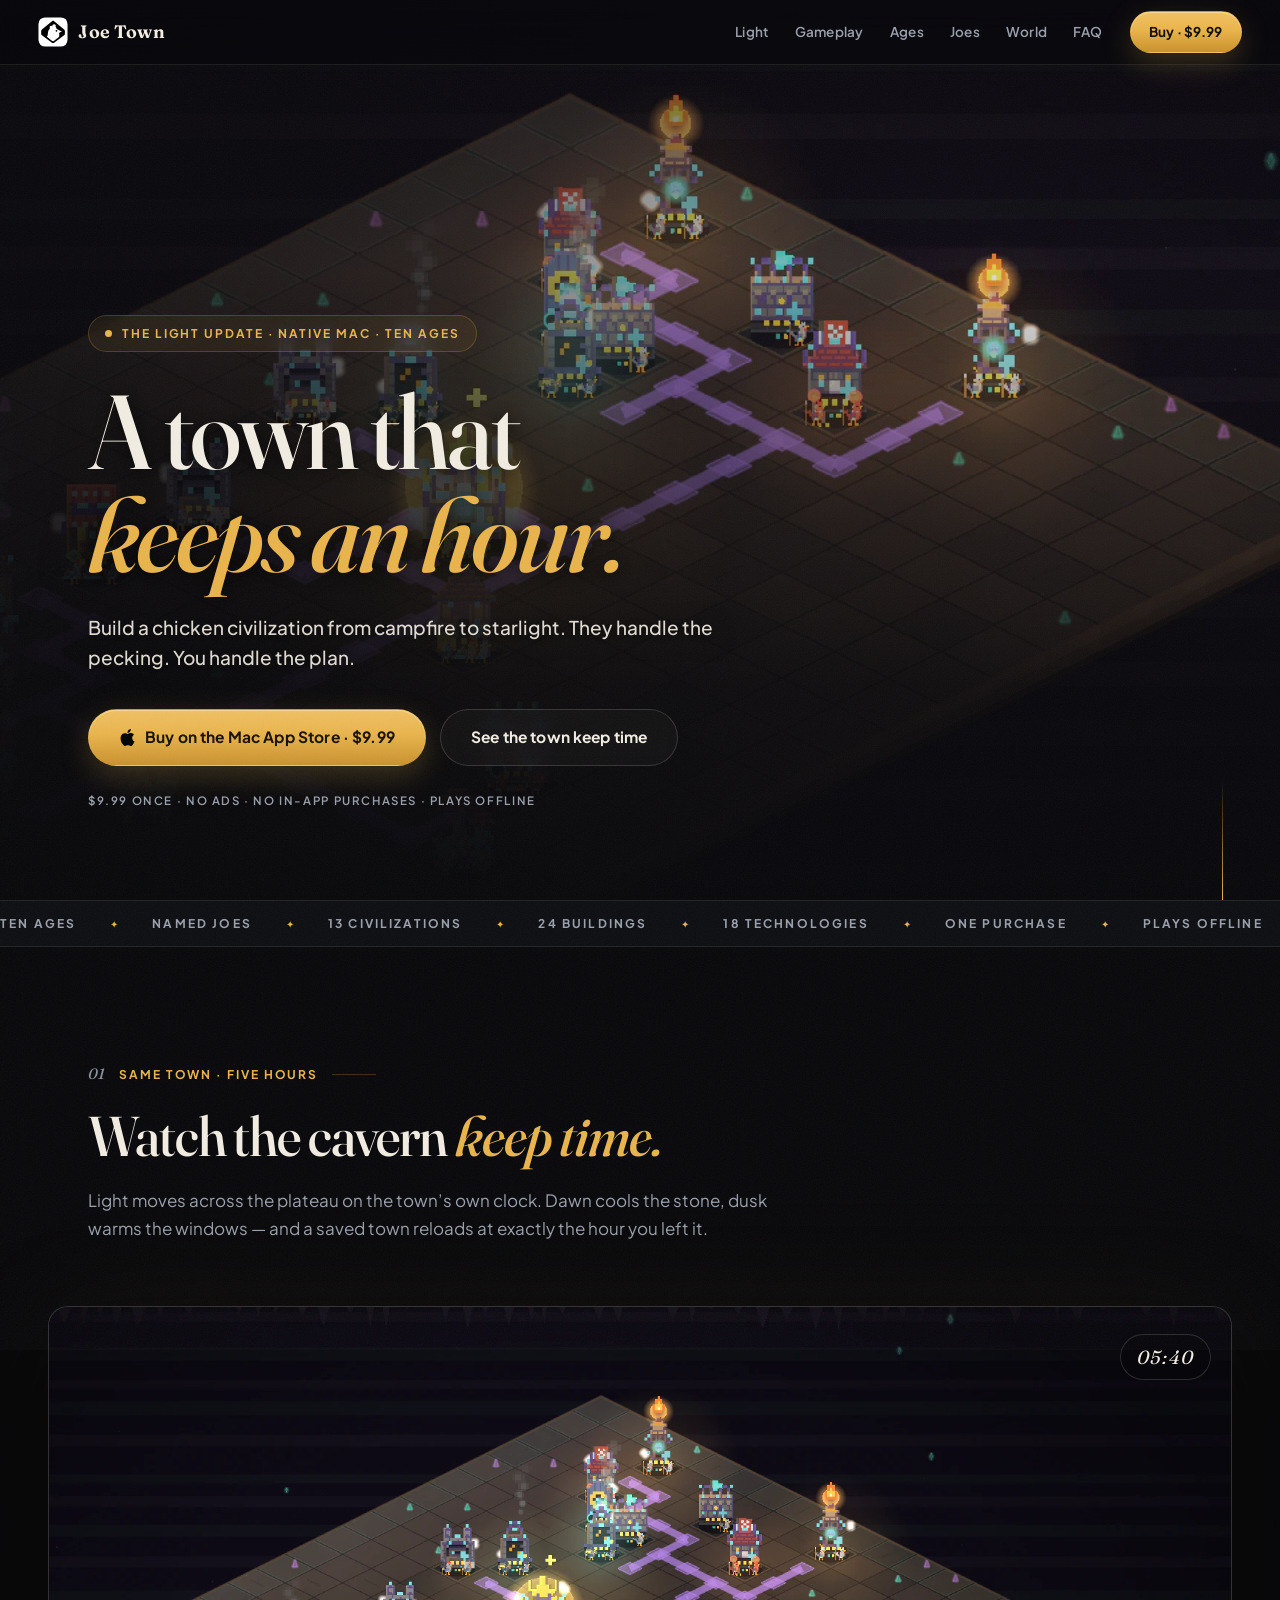
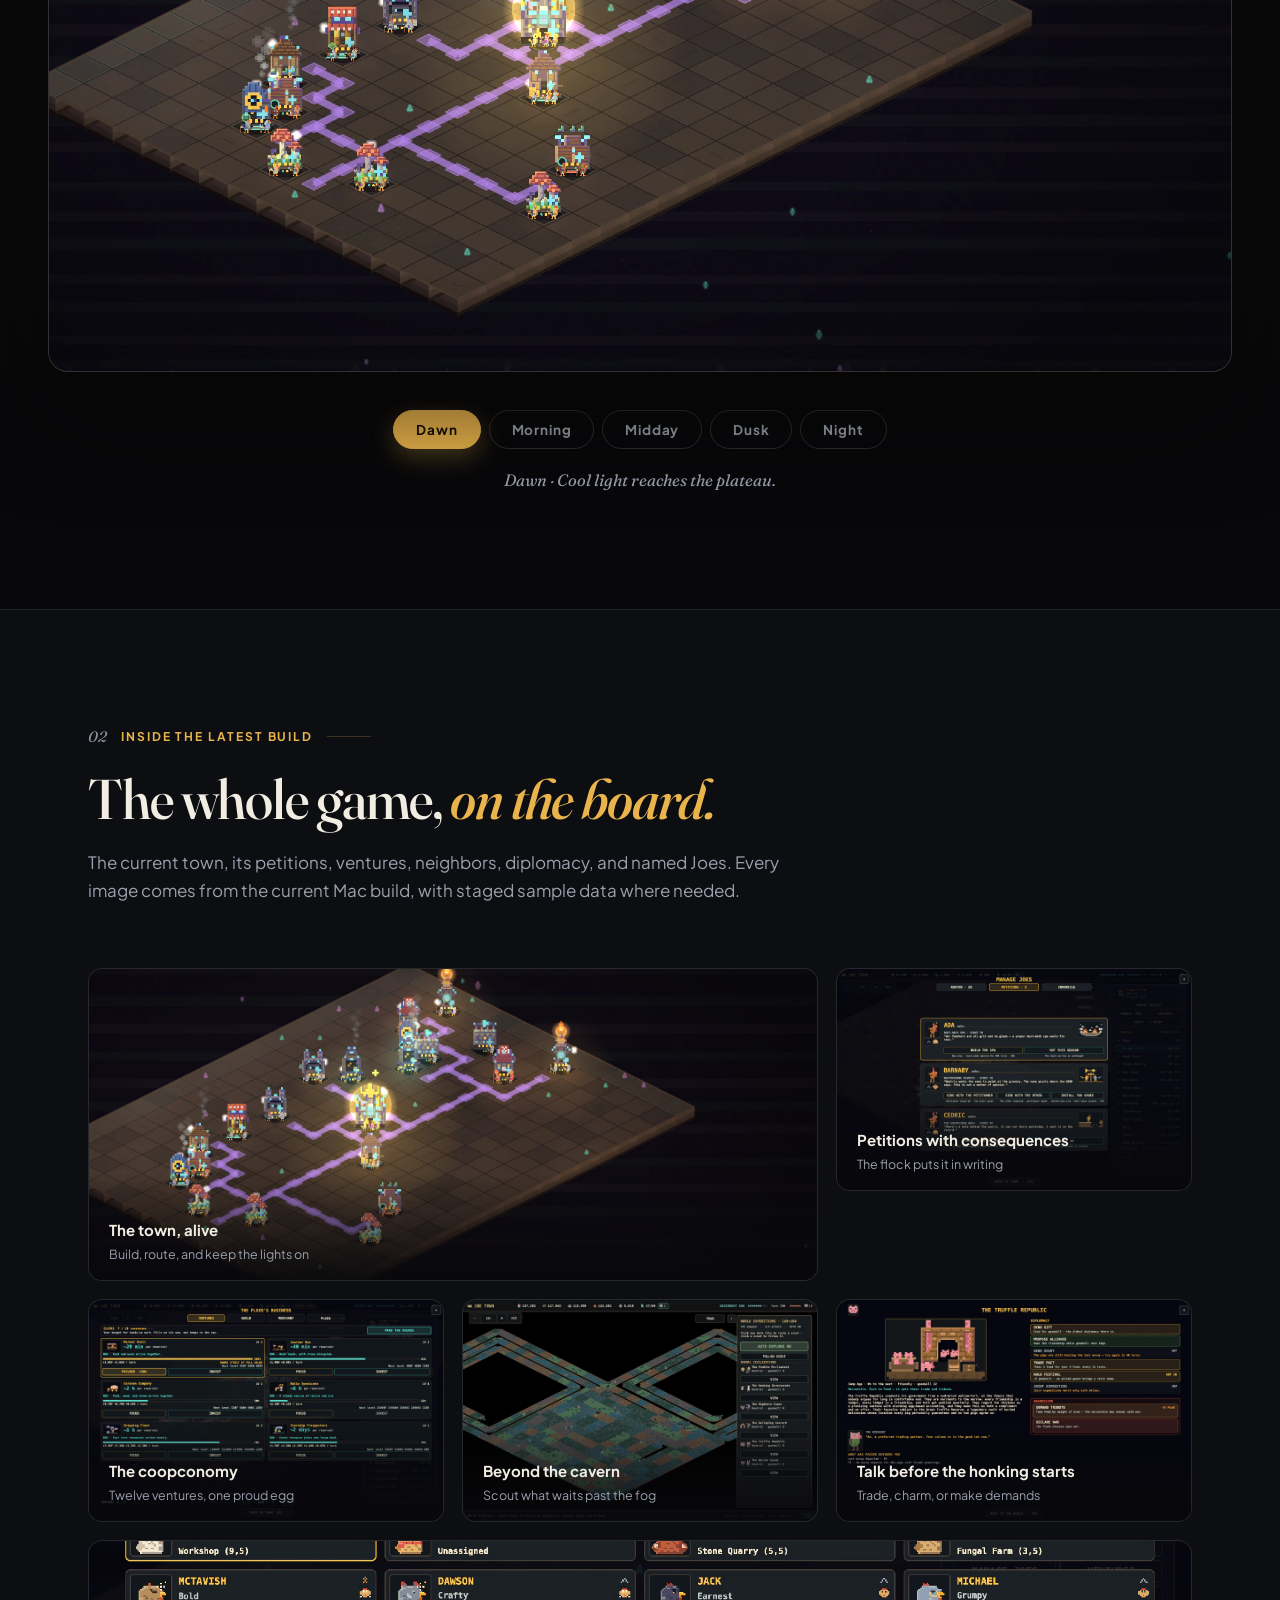
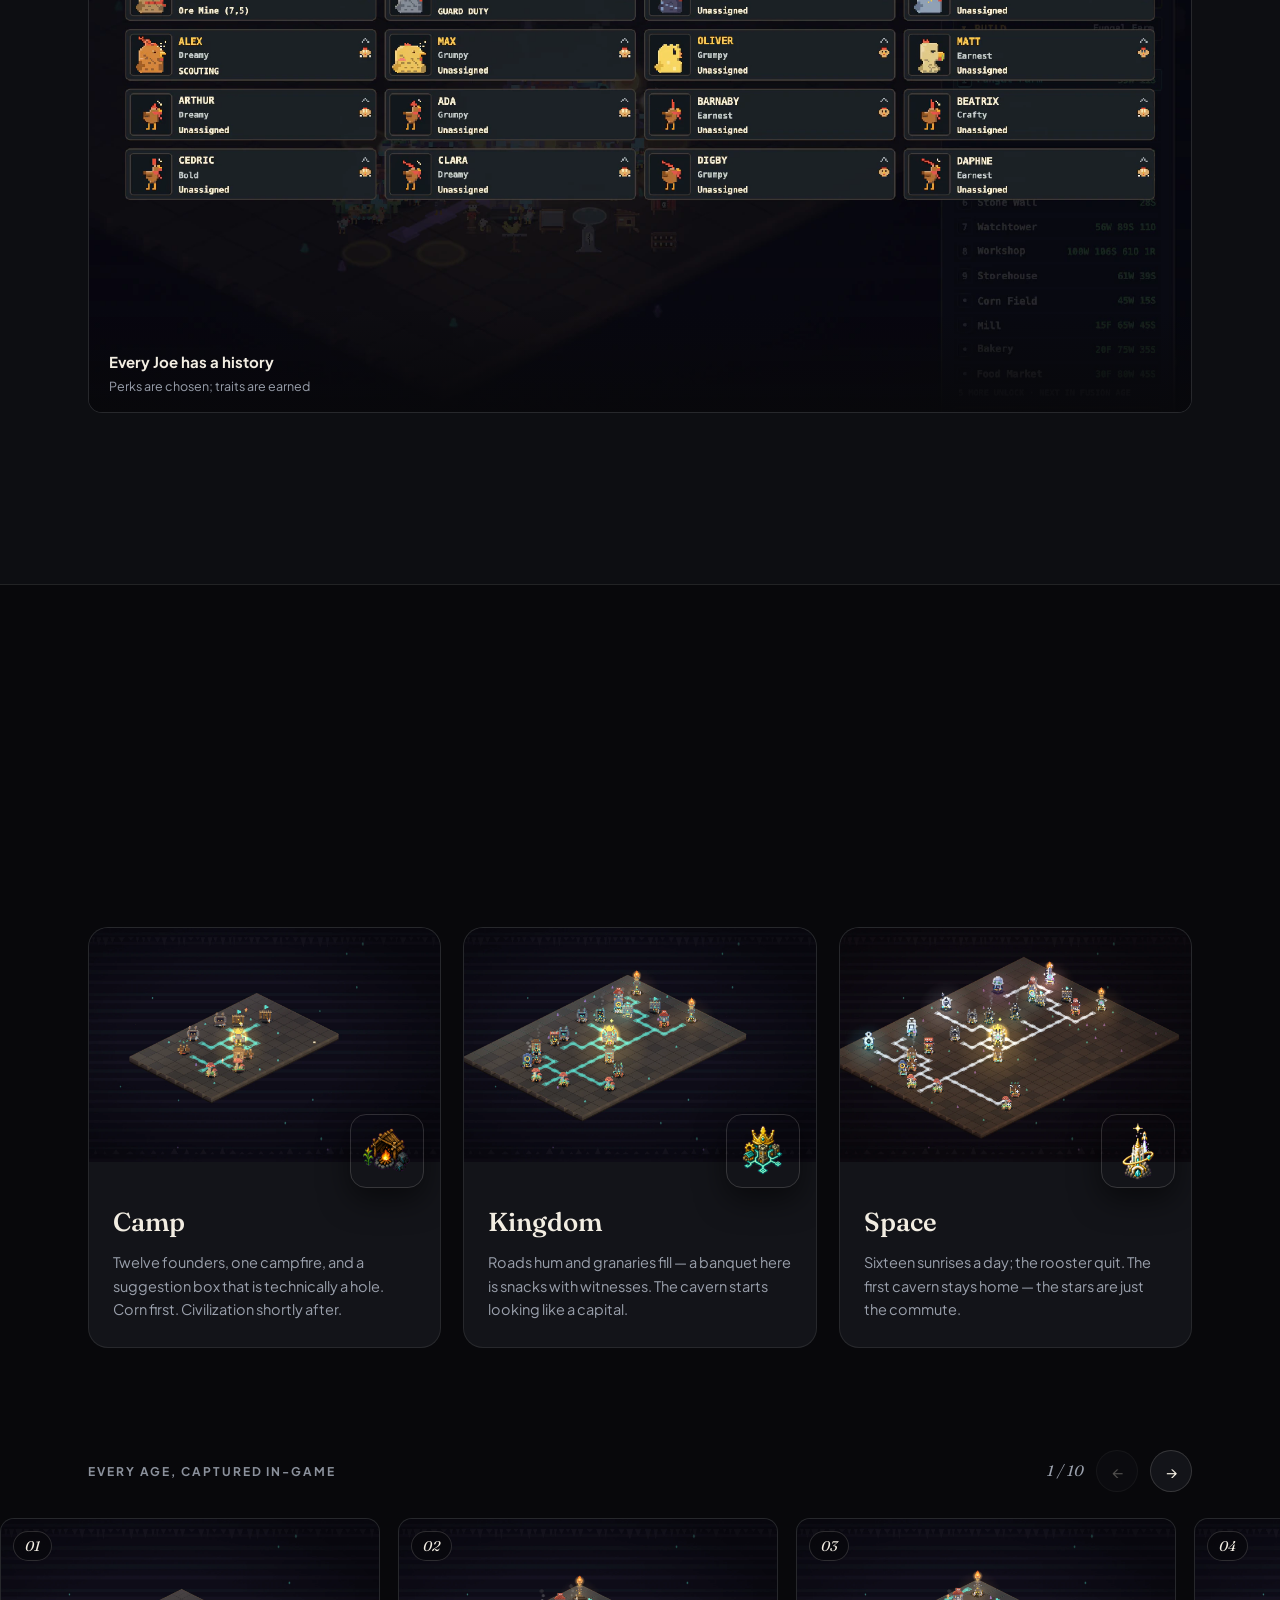
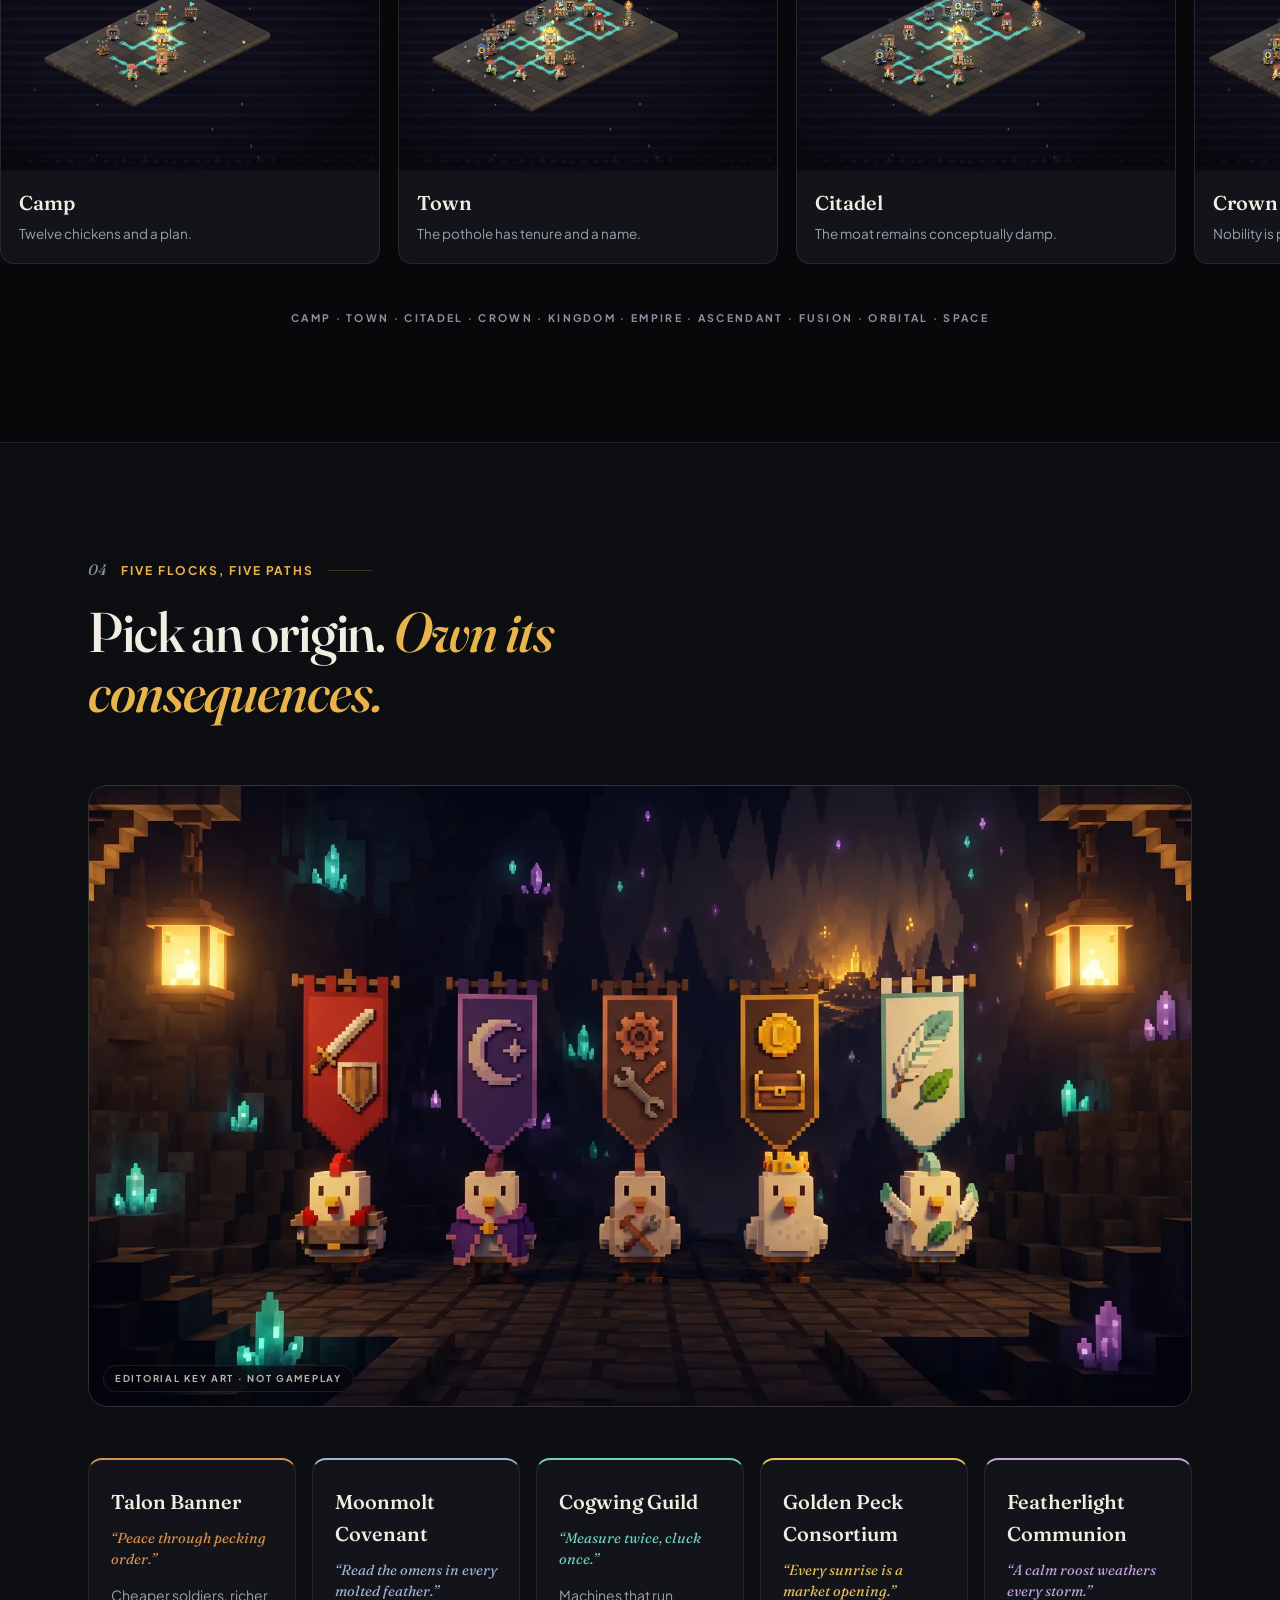
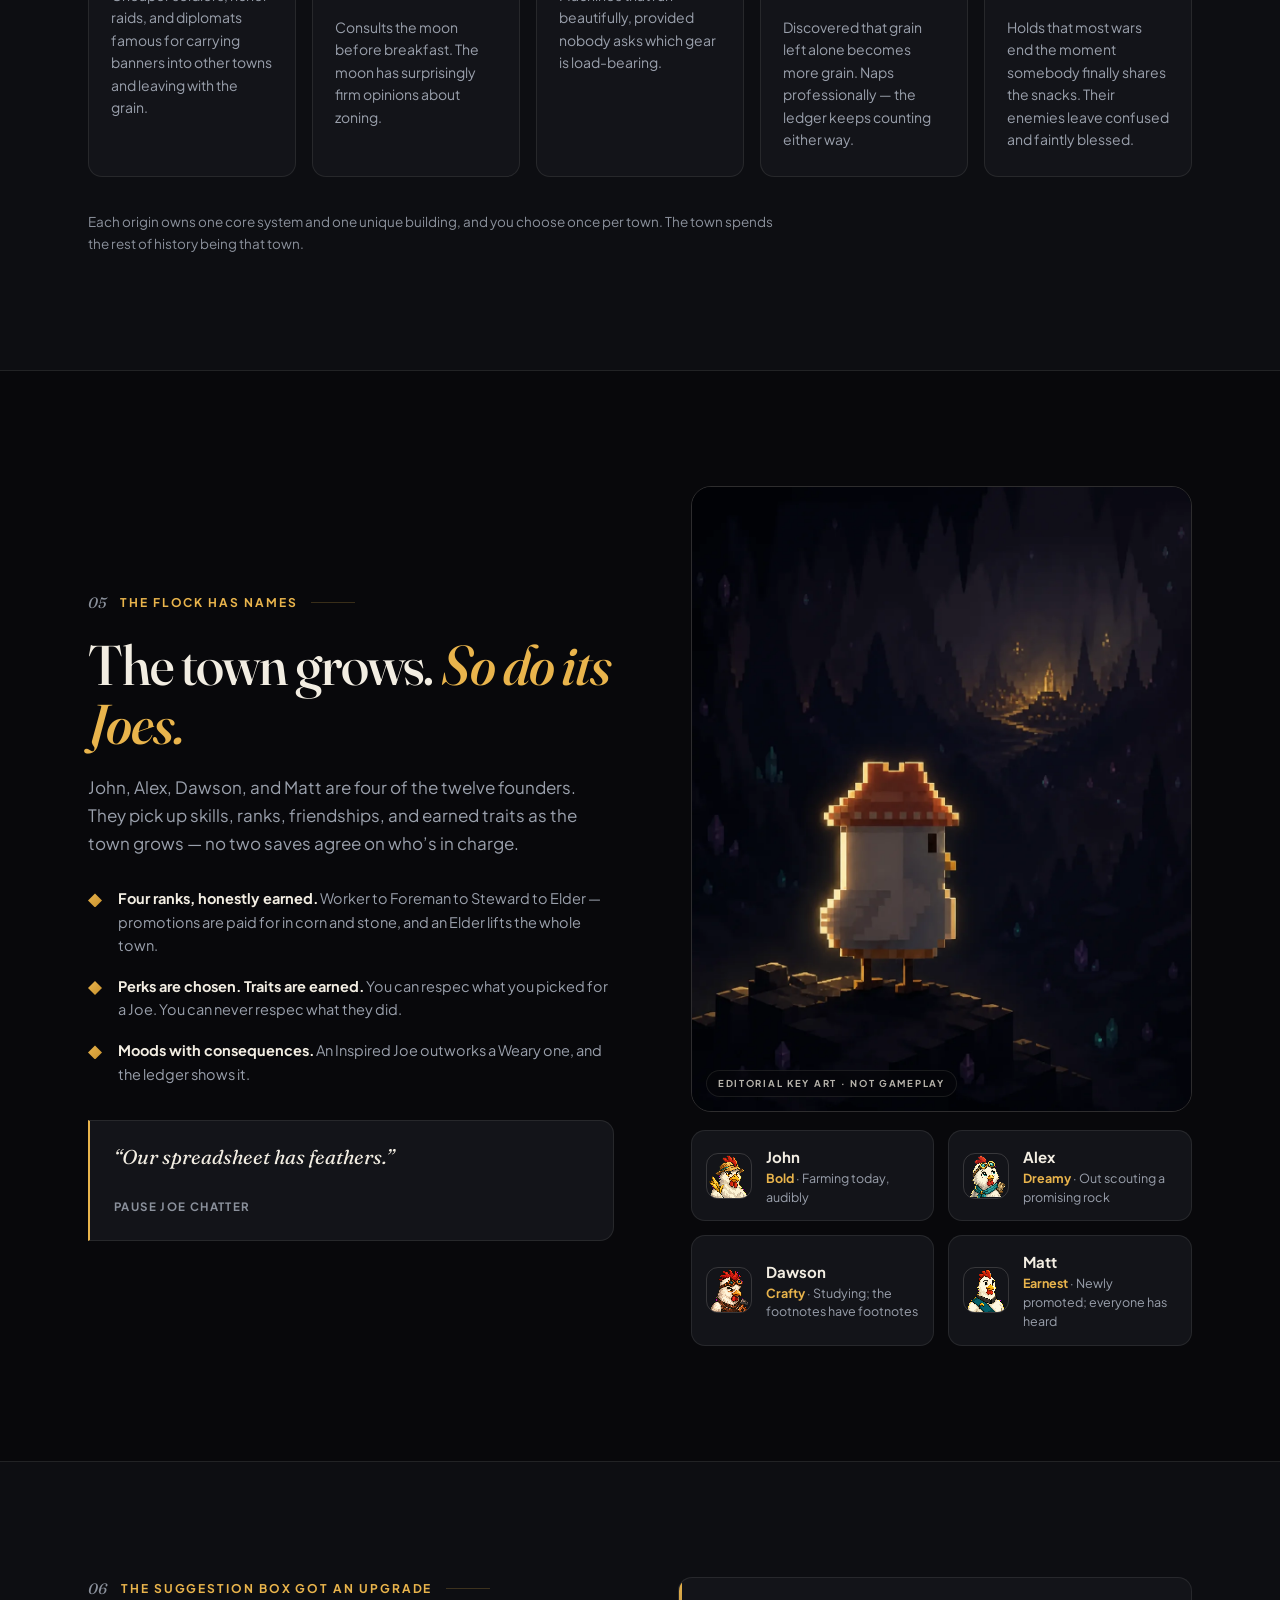
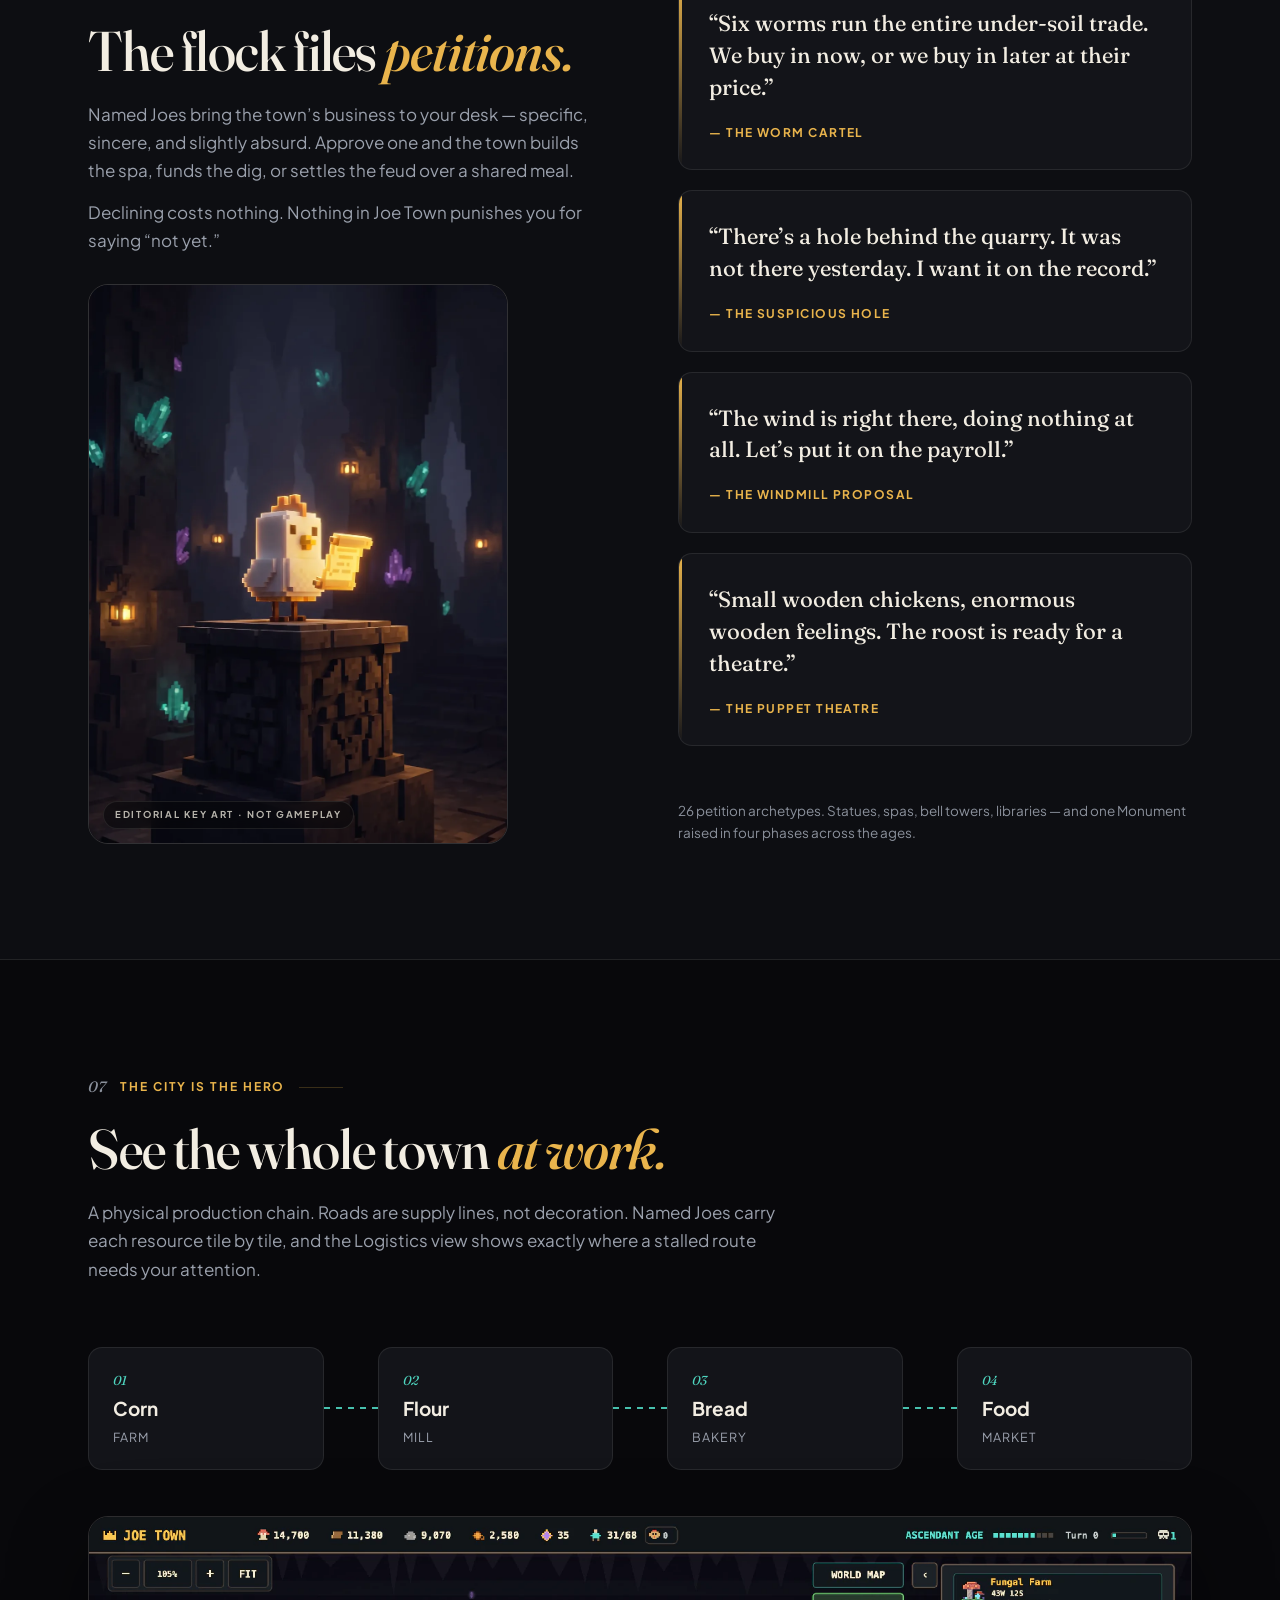
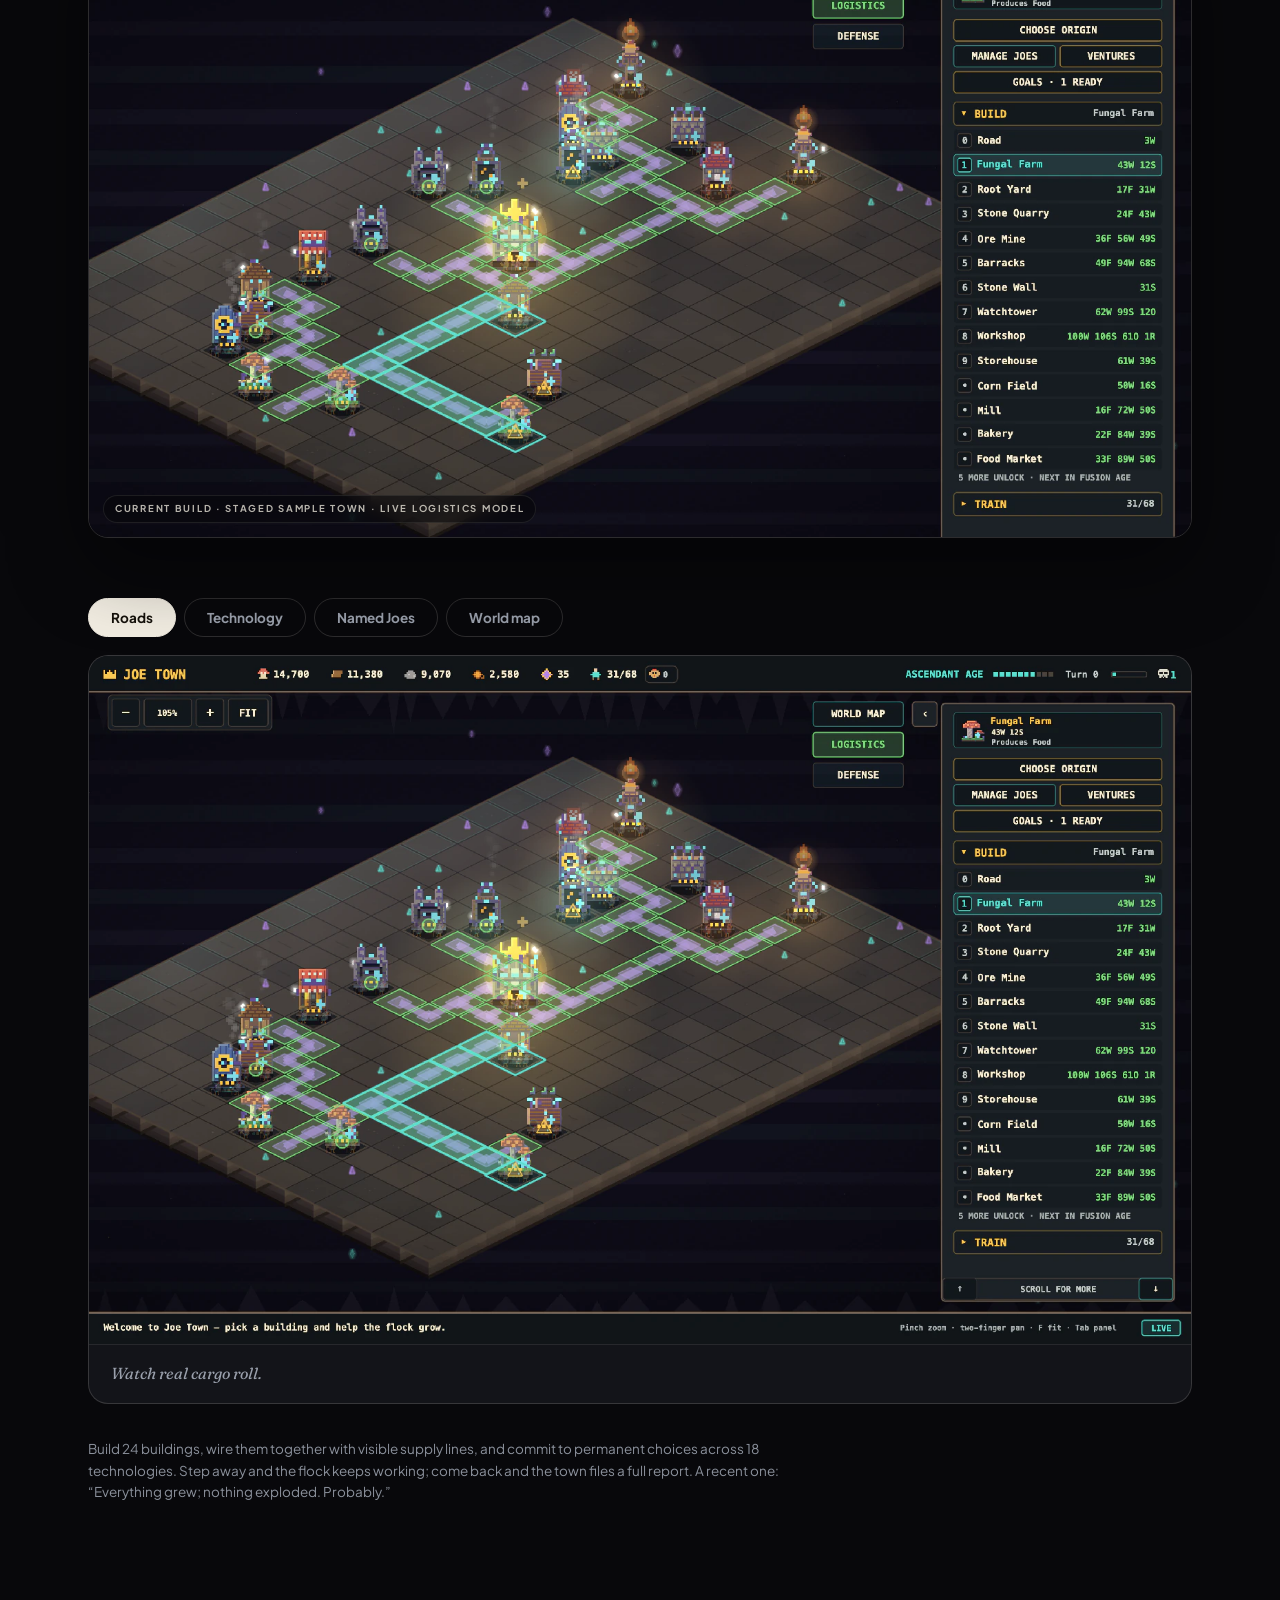
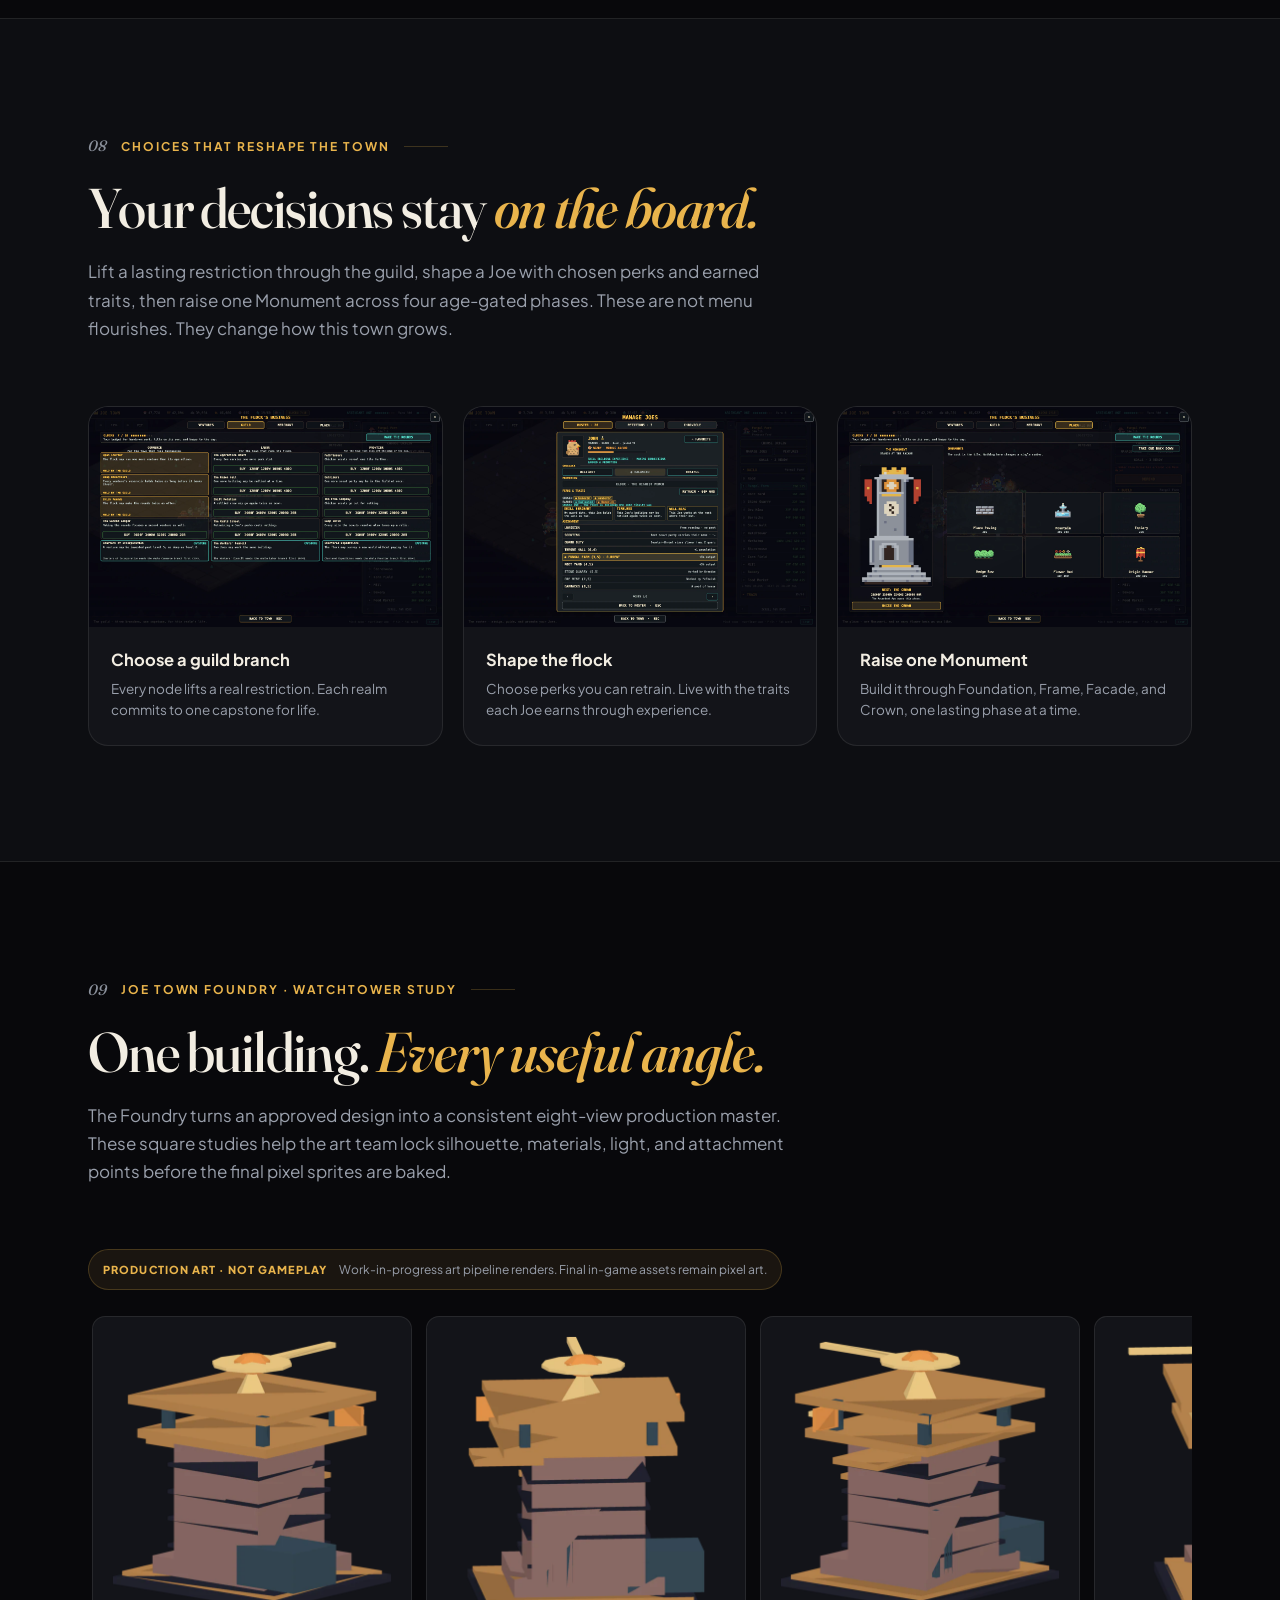
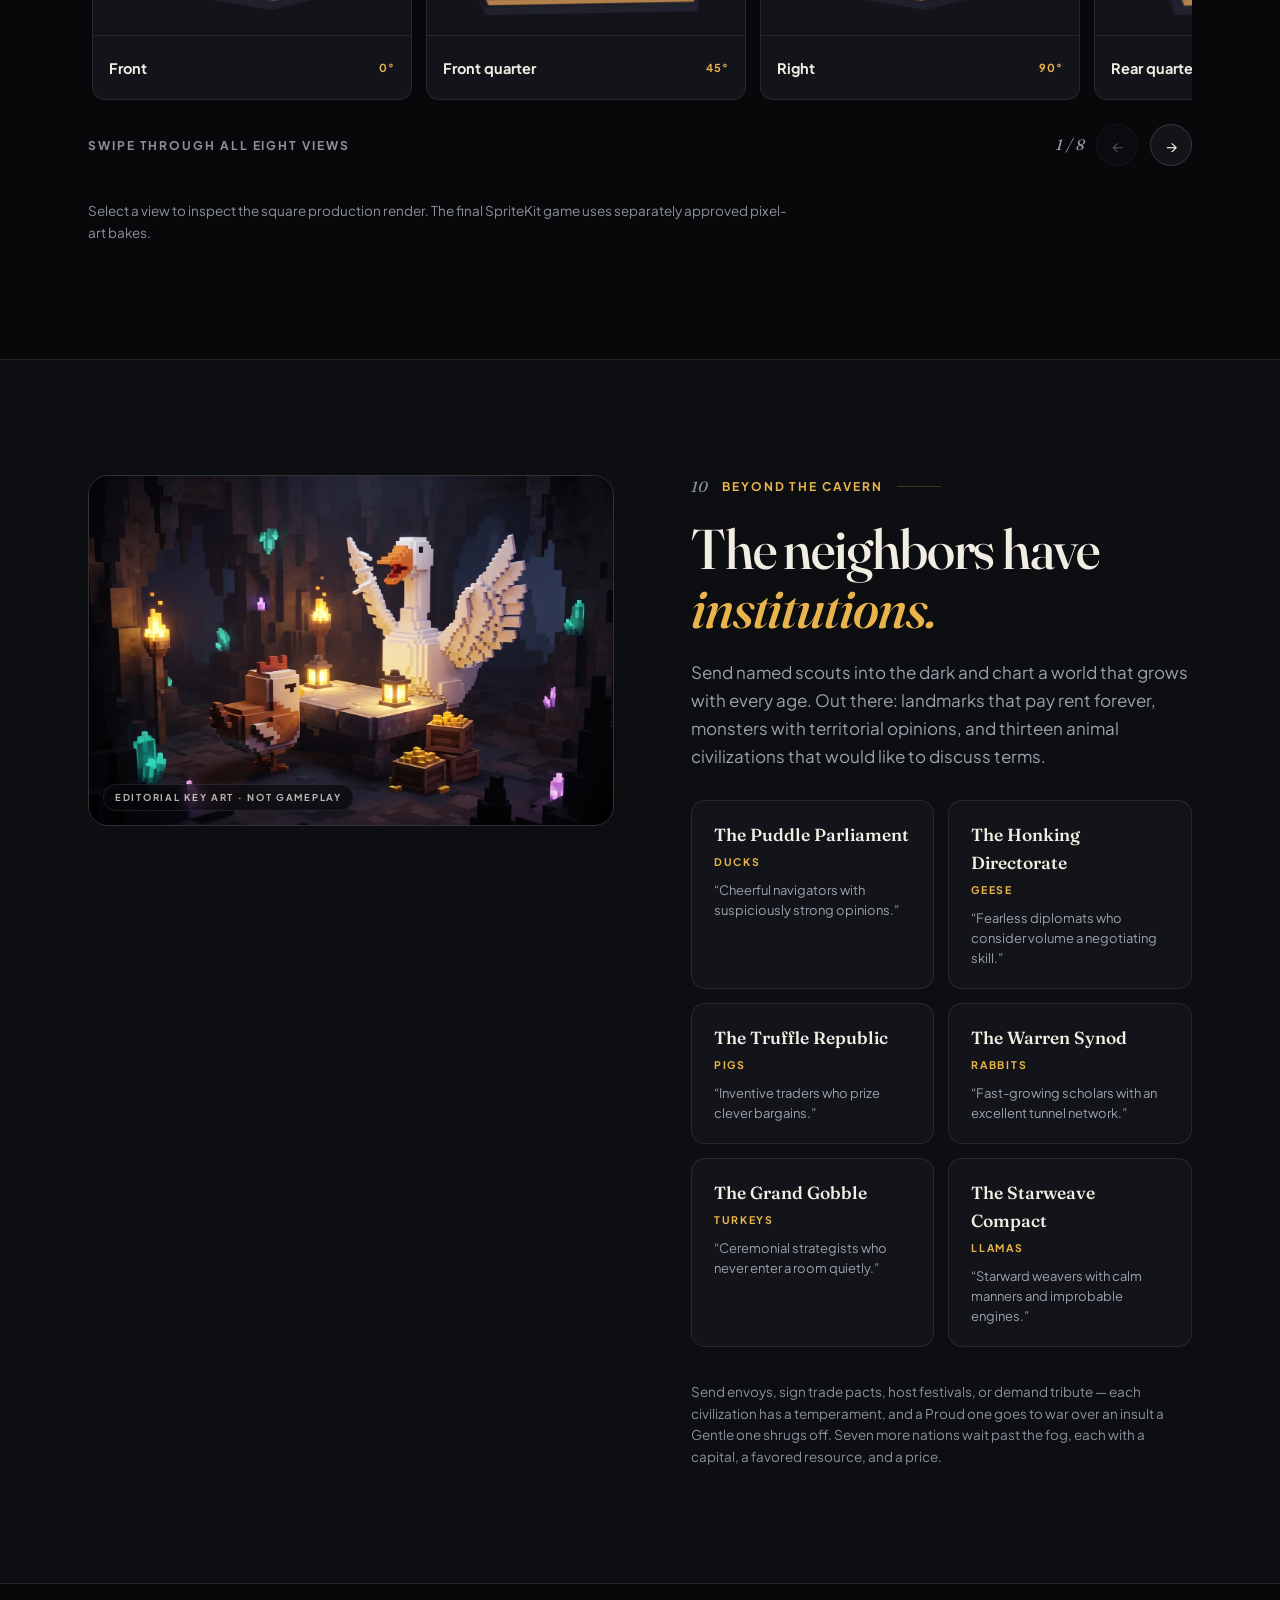
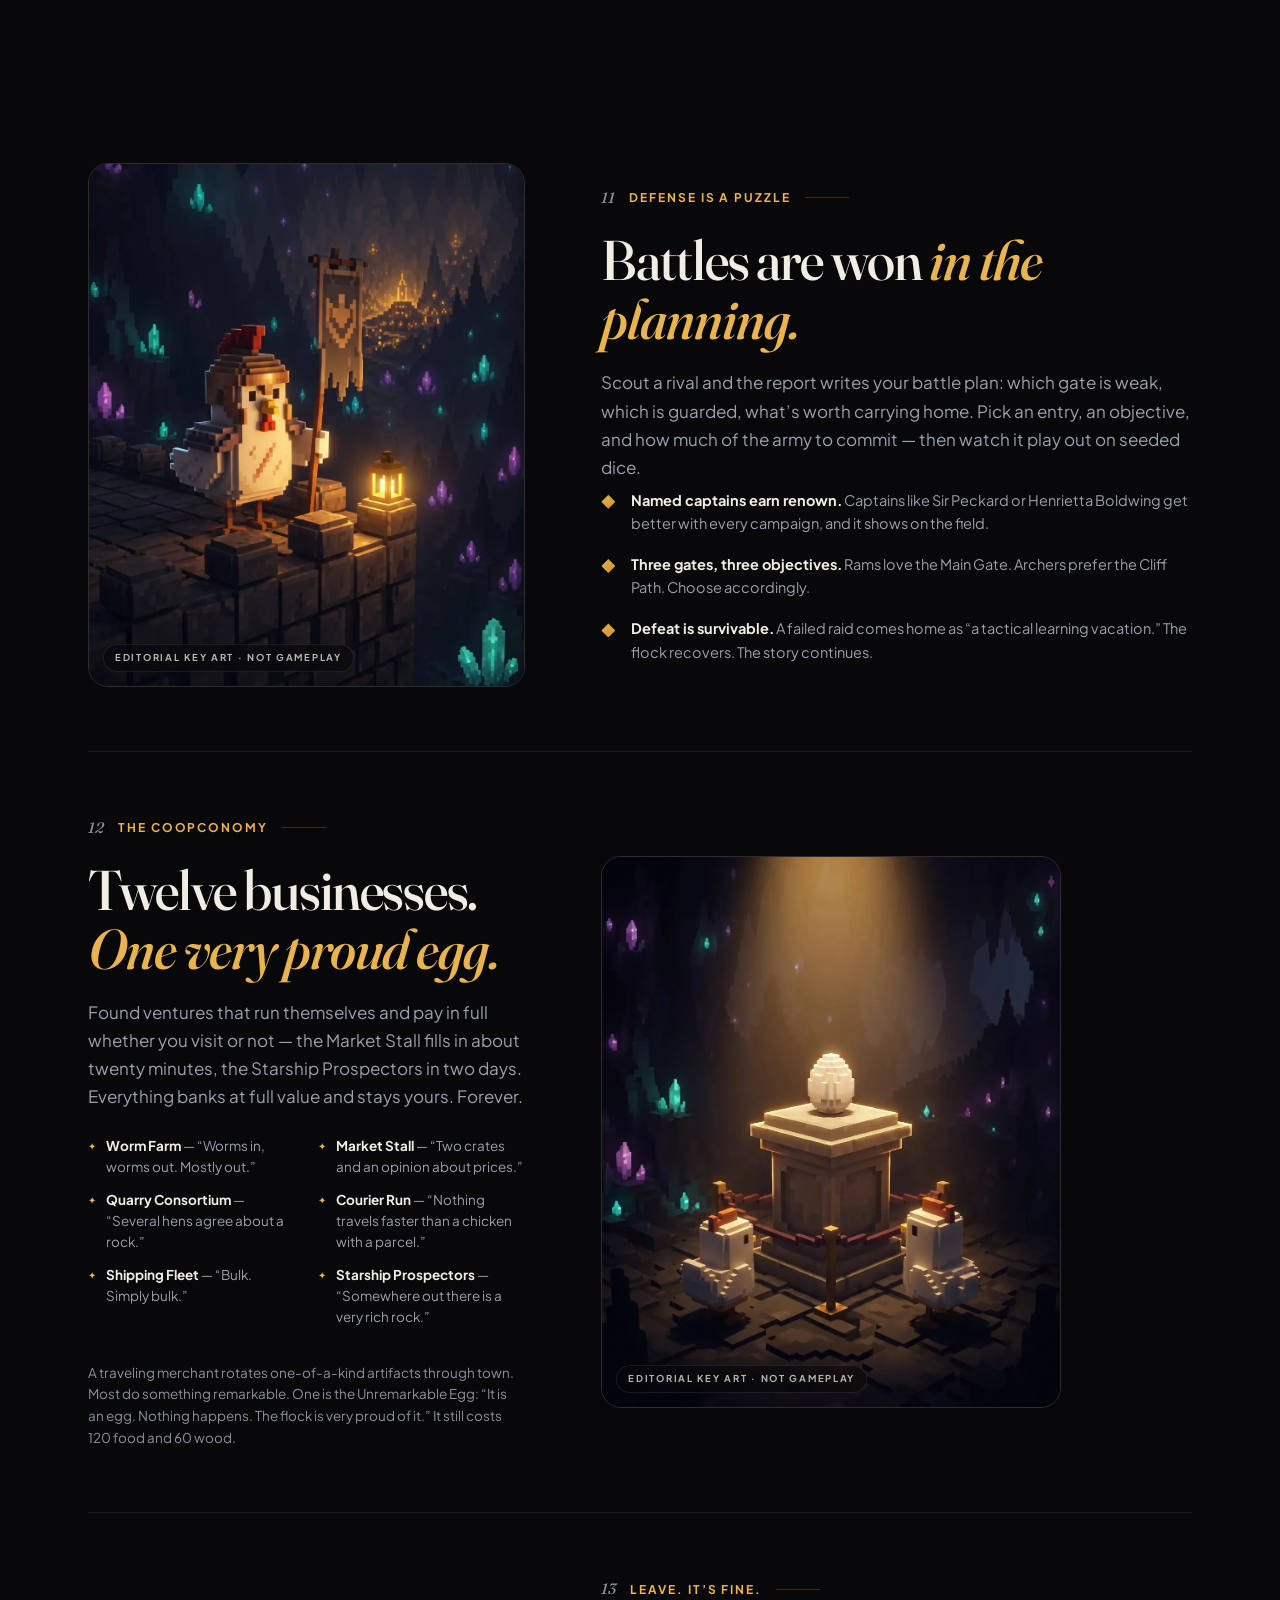
==== commit 4afdd69a: "Fix lightbox framing, lock mobile zoom, and improve hero readability - Lightbox: center the dialog a" ====
--- a/index.html
+++ b/index.html
@@ -2,7 +2,7 @@
 <html lang="en">
 <head>
   <meta charset="UTF-8">
-  <meta name="viewport" content="width=device-width, initial-scale=1.0, viewport-fit=cover">
+  <meta name="viewport" content="width=device-width, initial-scale=1.0, maximum-scale=1.0, user-scalable=no, viewport-fit=cover">
   <title>Joe Town — A Chicken Civilization That Keeps an Hour</title>
   <meta name="description" content="Build a living chicken civilization for Mac. Watch dawn become night, connect physical production chains, and lead twelve named Joes from campfire to starport. $9.99, once.">
   <link rel="canonical" href="https://gojoetown.com/">
--- a/css/style.css
+++ b/css/style.css
@@ -49,6 +49,8 @@
 
 button { font-family: inherit; cursor: pointer; }
 
+a, button, [data-lightbox], [data-foundry-card] { touch-action: manipulation; }
+
 ::selection { background: rgba(233, 180, 76, 0.35); color: var(--bone); }
 
 :focus-visible {
@@ -269,8 +271,8 @@
   position: absolute;
   inset: 0;
   background:
-    radial-gradient(120% 90% at 50% 110%, rgba(8, 8, 11, 0.95) 30%, rgba(8, 8, 11, 0.35) 62%, transparent 80%),
-    linear-gradient(180deg, rgba(8, 8, 11, 0.72) 0%, rgba(8, 8, 11, 0.12) 26%, rgba(8, 8, 11, 0.05) 45%, rgba(8, 8, 11, 0.88) 92%);
+    linear-gradient(72deg, rgba(8, 8, 11, 0.9) 0%, rgba(8, 8, 11, 0.62) 32%, rgba(8, 8, 11, 0.24) 56%, rgba(8, 8, 11, 0) 74%),
+    linear-gradient(0deg, rgba(8, 8, 11, 0.97) 0%, rgba(8, 8, 11, 0.86) 24%, rgba(8, 8, 11, 0.4) 50%, rgba(8, 8, 11, 0.14) 70%, rgba(8, 8, 11, 0.55) 100%);
 }
 
 .hero-content {
@@ -320,7 +322,7 @@
   line-height: 0.98;
   letter-spacing: -0.025em;
   margin-bottom: 26px;
-  text-shadow: 0 4px 40px rgba(0, 0, 0, 0.5);
+  text-shadow: 0 2px 18px rgba(0, 0, 0, 0.65), 0 6px 48px rgba(0, 0, 0, 0.55);
 }
 .hero-title em, .sec-title em, .cta-content em {
   font-style: italic;
@@ -330,10 +332,11 @@
 
 .hero-sub {
   font-size: clamp(16px, 2vw, 19px);
-  color: rgba(242, 237, 226, 0.82);
+  font-weight: 500;
+  color: rgba(242, 237, 226, 0.92);
   max-width: 46ch;
   margin-bottom: 36px;
-  text-shadow: 0 2px 20px rgba(0, 0, 0, 0.5);
+  text-shadow: 0 1px 12px rgba(0, 0, 0, 0.7), 0 3px 24px rgba(0, 0, 0, 0.5);
 }
 
 .hero-actions { display: flex; flex-wrap: wrap; gap: 14px; margin-bottom: 26px; }
@@ -1327,20 +1330,26 @@
   background: rgba(13, 14, 18, 0.98);
   border-radius: var(--radius-lg);
   padding: 0;
+  margin: auto;
+  width: fit-content;
   max-width: min(1200px, 94vw);
-  max-height: 92vh;
-  width: 100%;
+  max-height: 92dvh;
+  box-shadow: 0 40px 120px rgba(0, 0, 0, 0.6);
 }
 .lightbox::backdrop { background: rgba(4, 4, 6, 0.88); backdrop-filter: blur(6px); }
 .lightbox-figure { display: flex; flex-direction: column; }
 .lightbox-figure img {
-  width: 100%;
-  max-height: calc(92vh - 120px);
-  object-fit: contain;
+  display: block;
+  width: auto;
+  height: auto;
+  max-width: min(1200px, 94vw);
+  max-height: calc(92dvh - 64px);
   border-radius: var(--radius-lg) var(--radius-lg) 0 0;
 }
 .lightbox-figure figcaption {
-  padding: 16px 24px;
+  min-width: 0;
+  overflow-wrap: anywhere;
+  padding: 16px 128px 16px 24px;
   font-family: var(--font-display);
   font-style: italic;
   color: var(--muted);
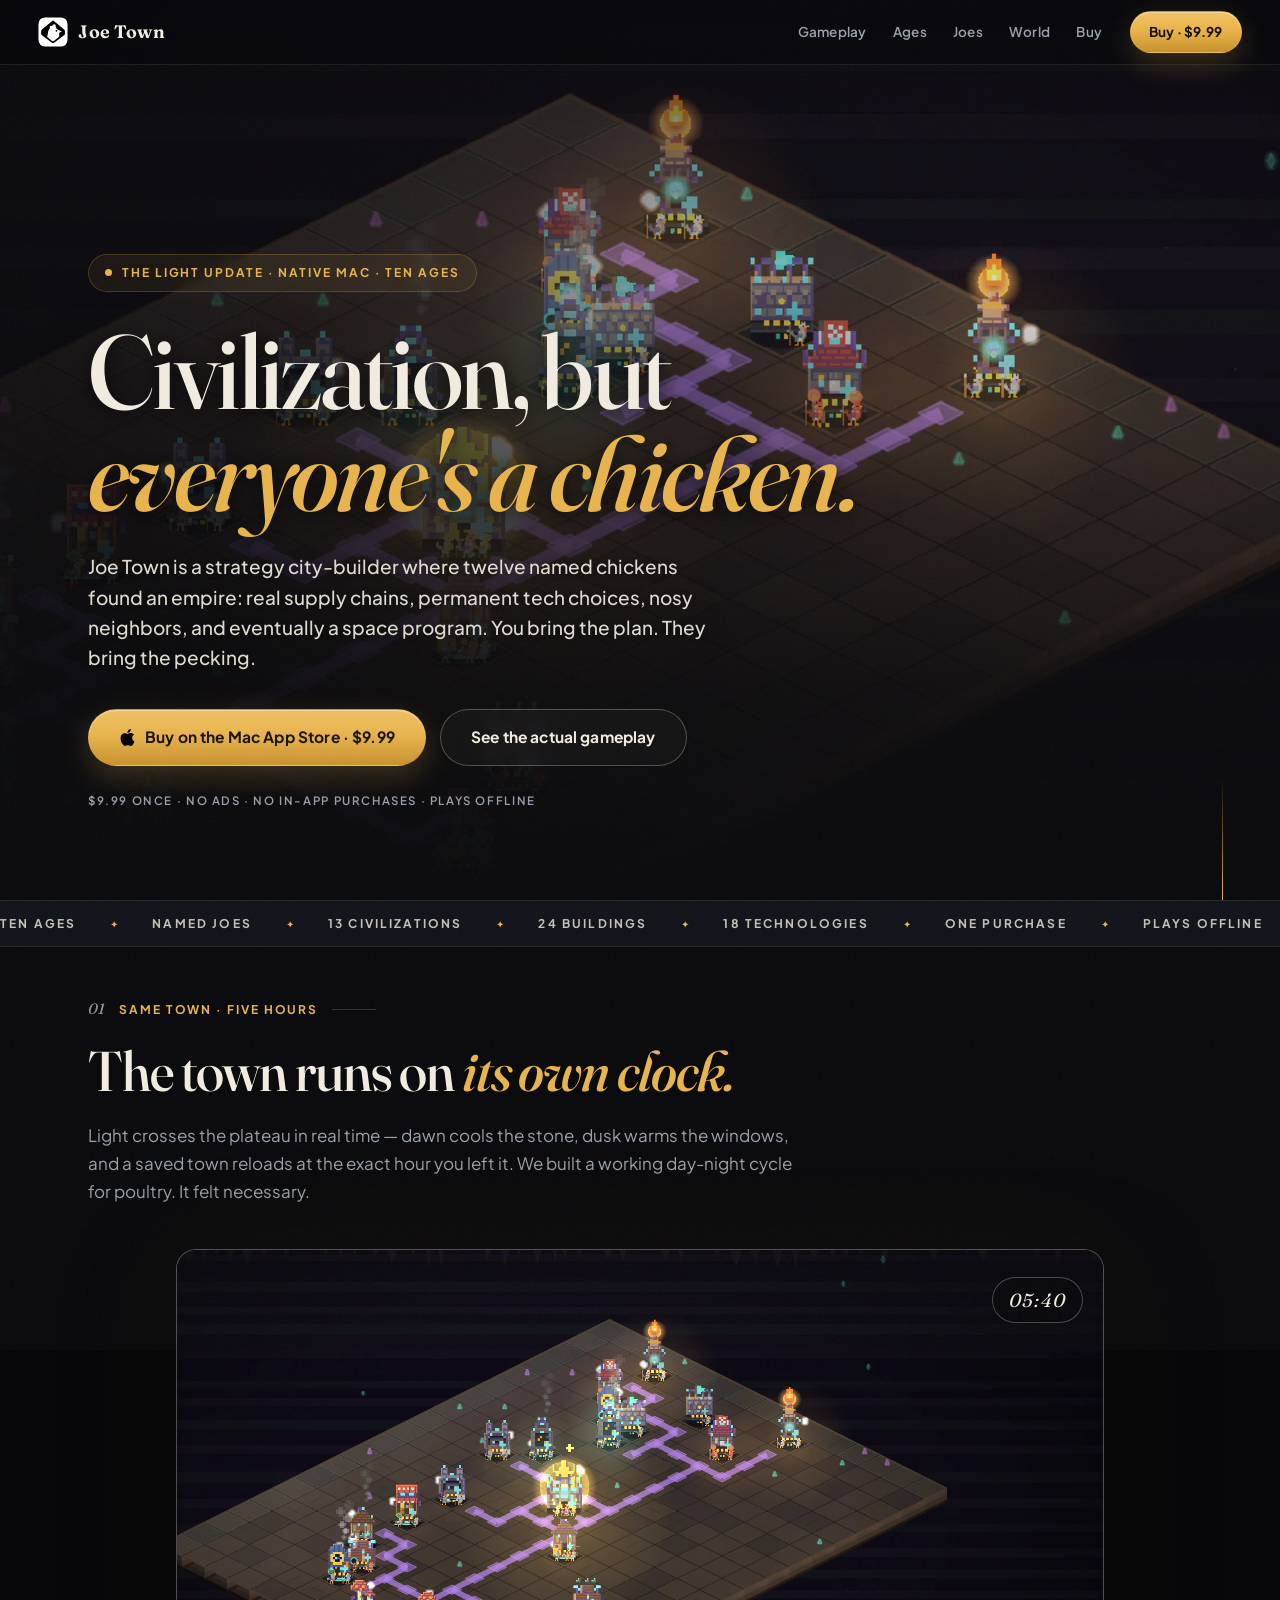
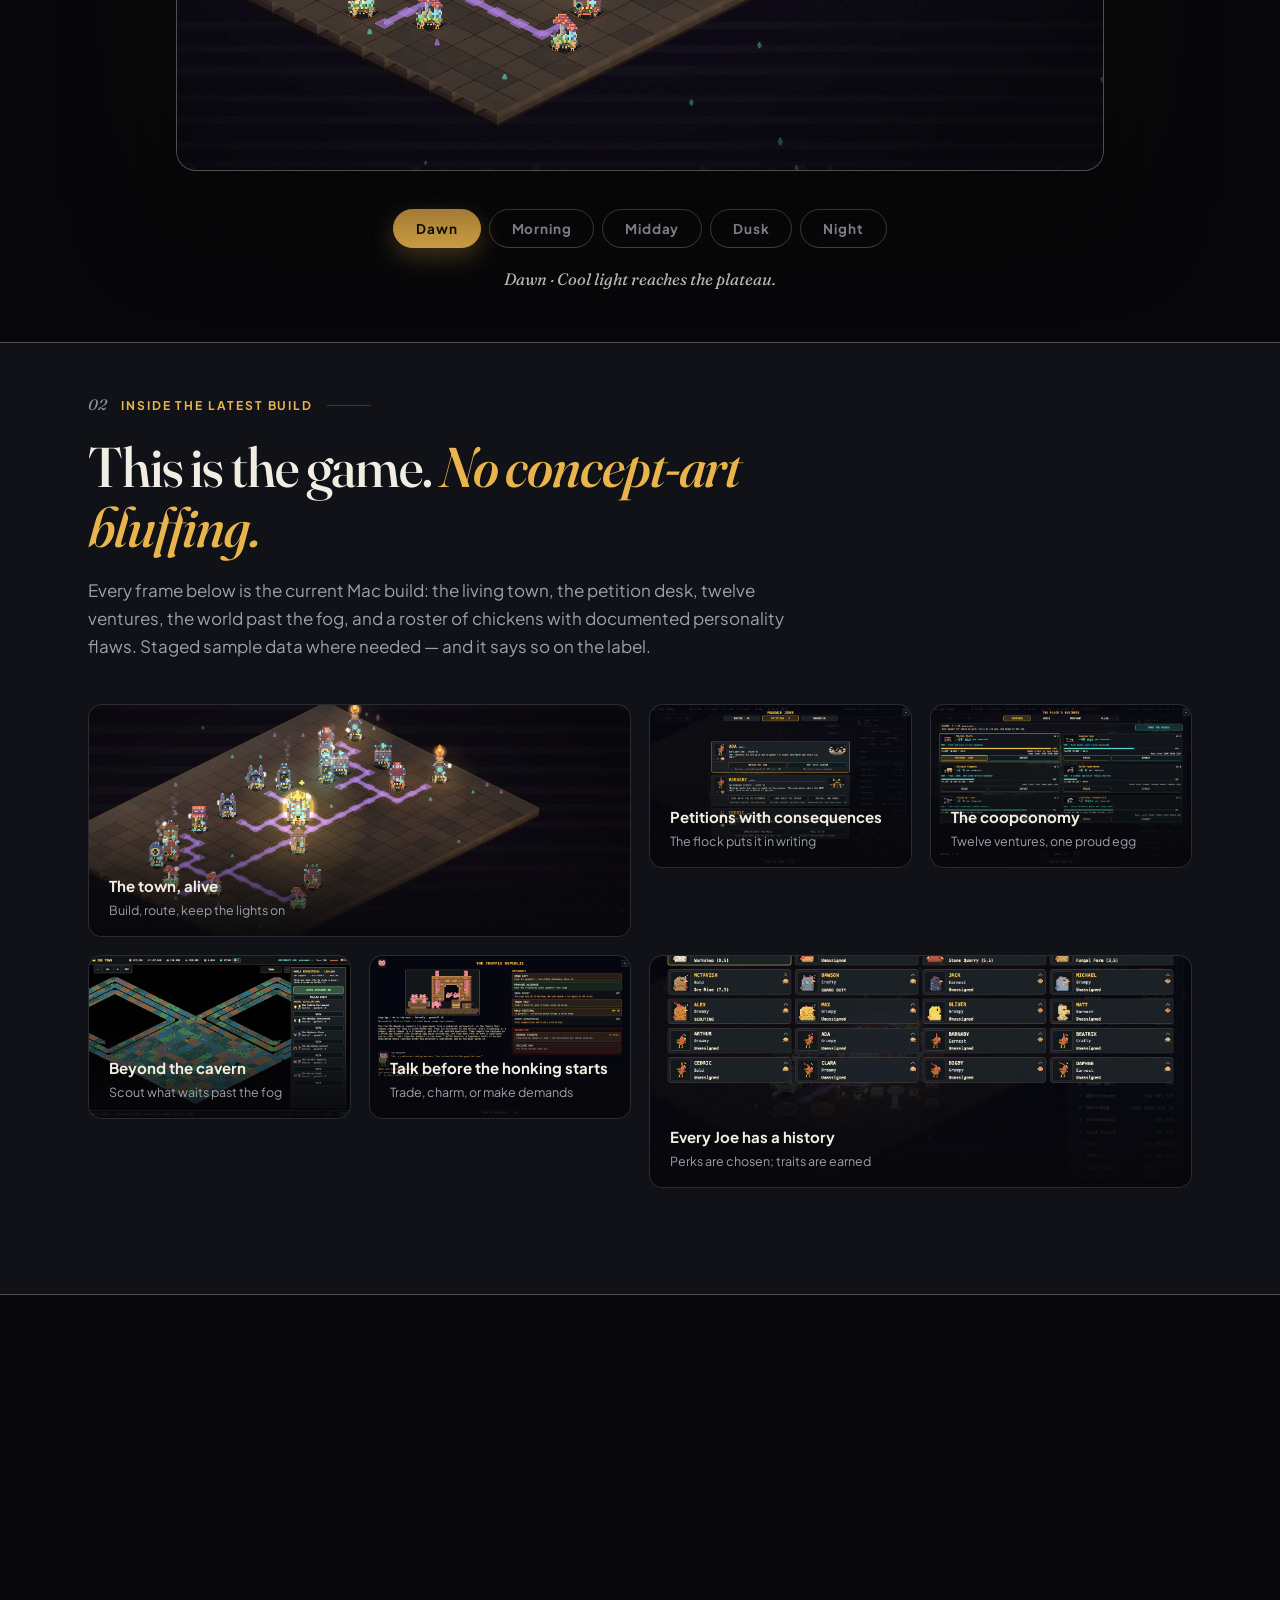
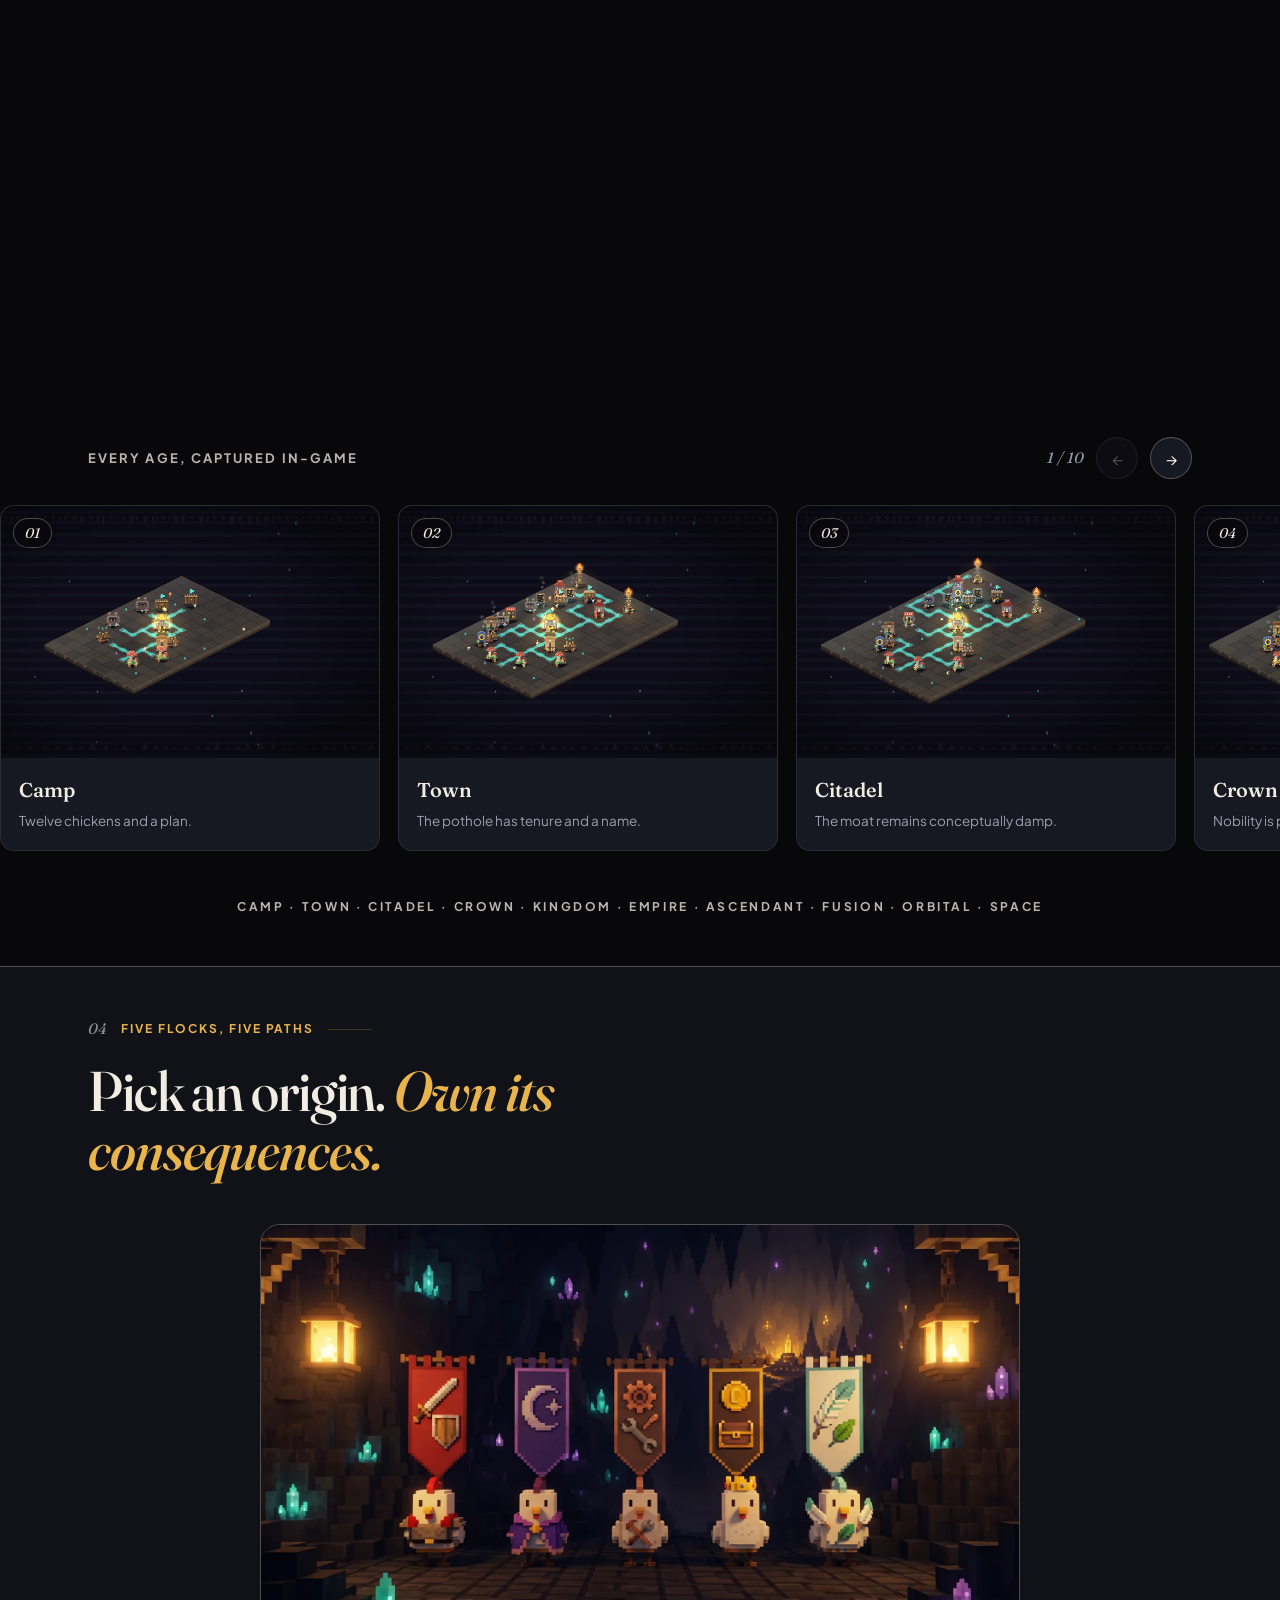
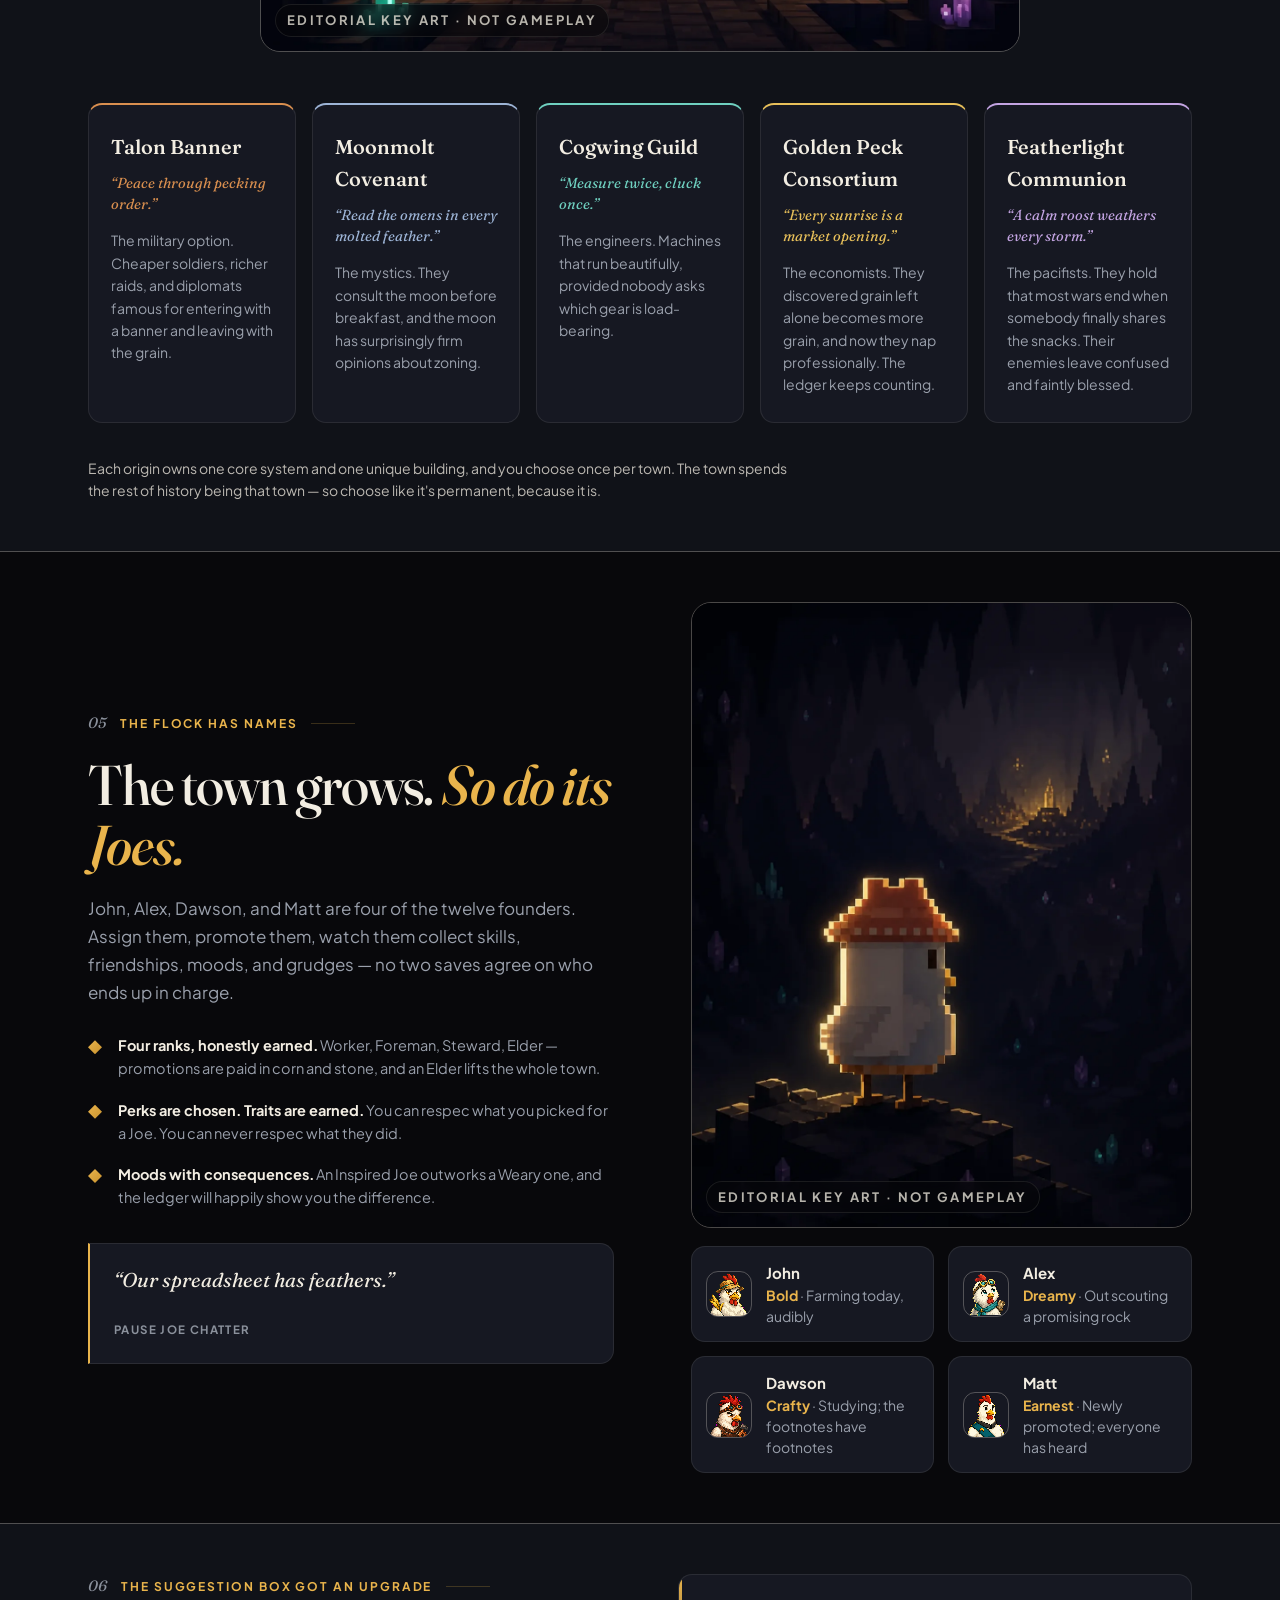
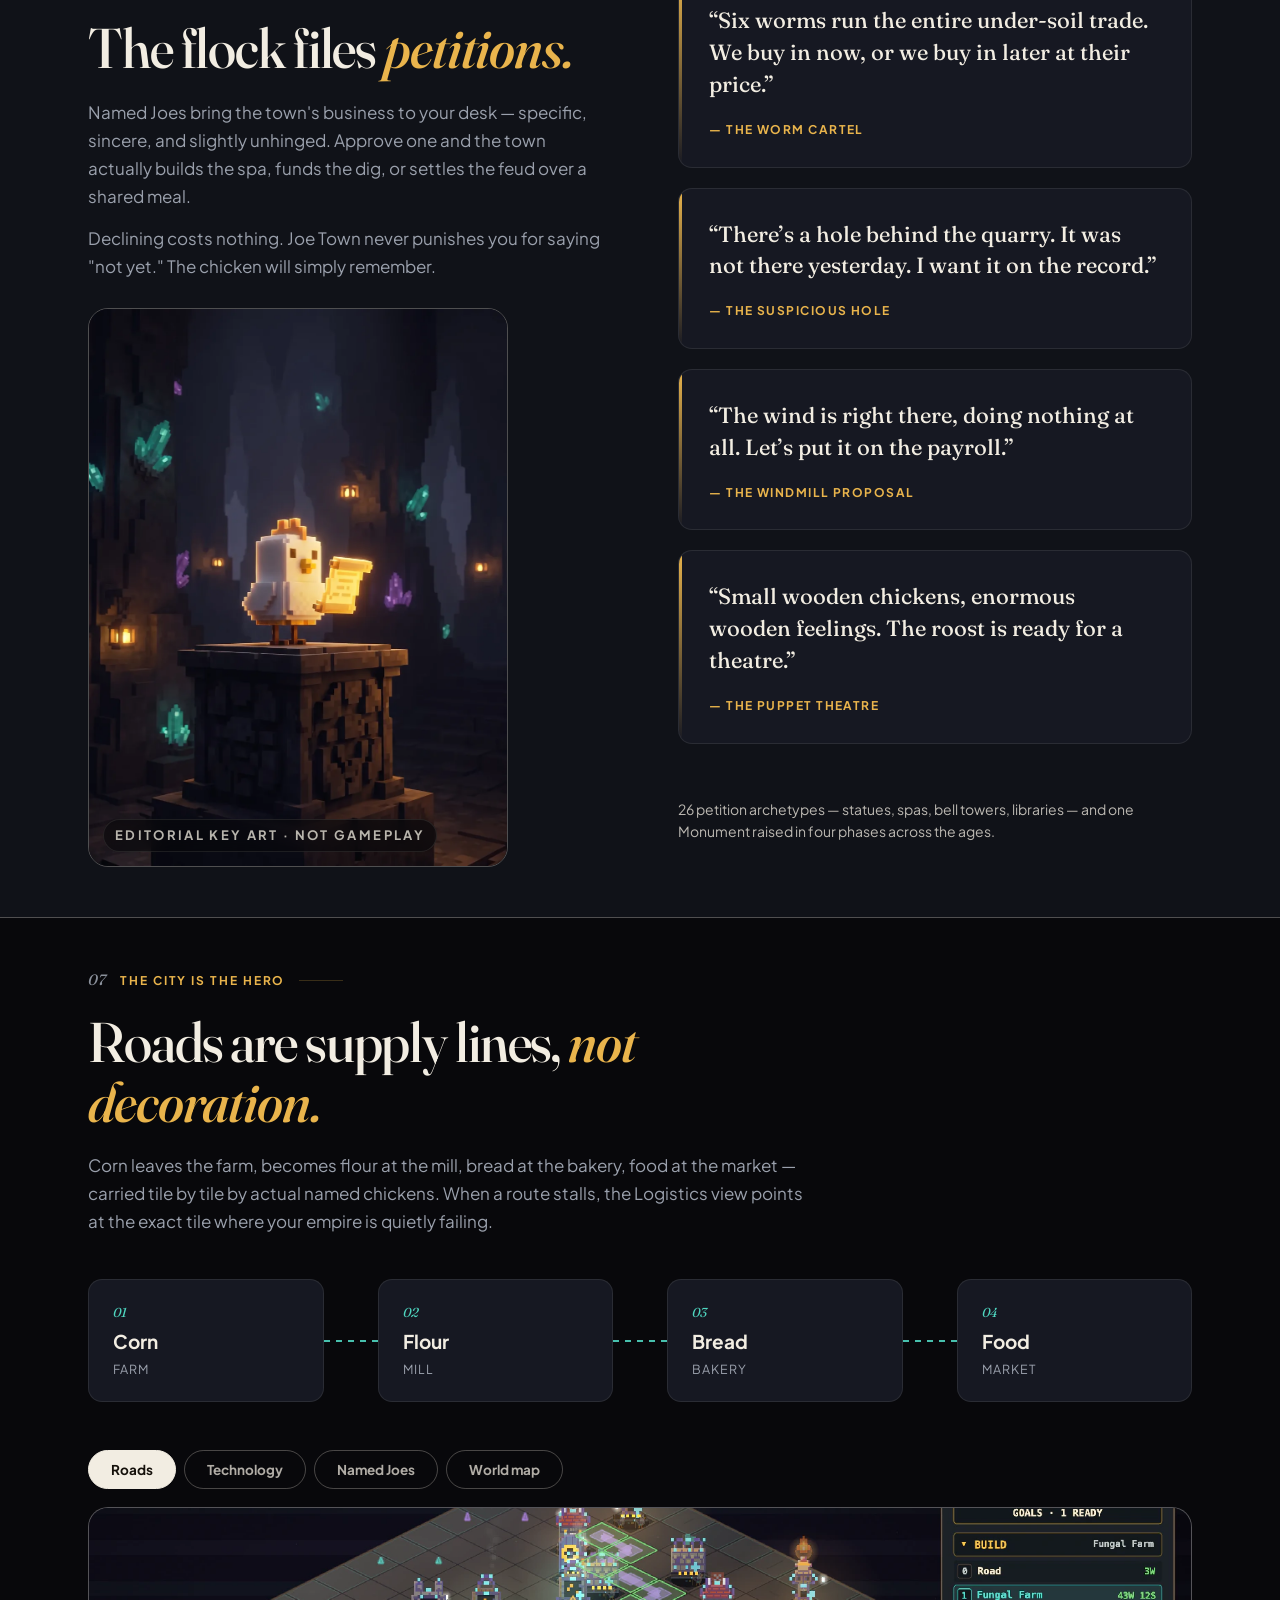
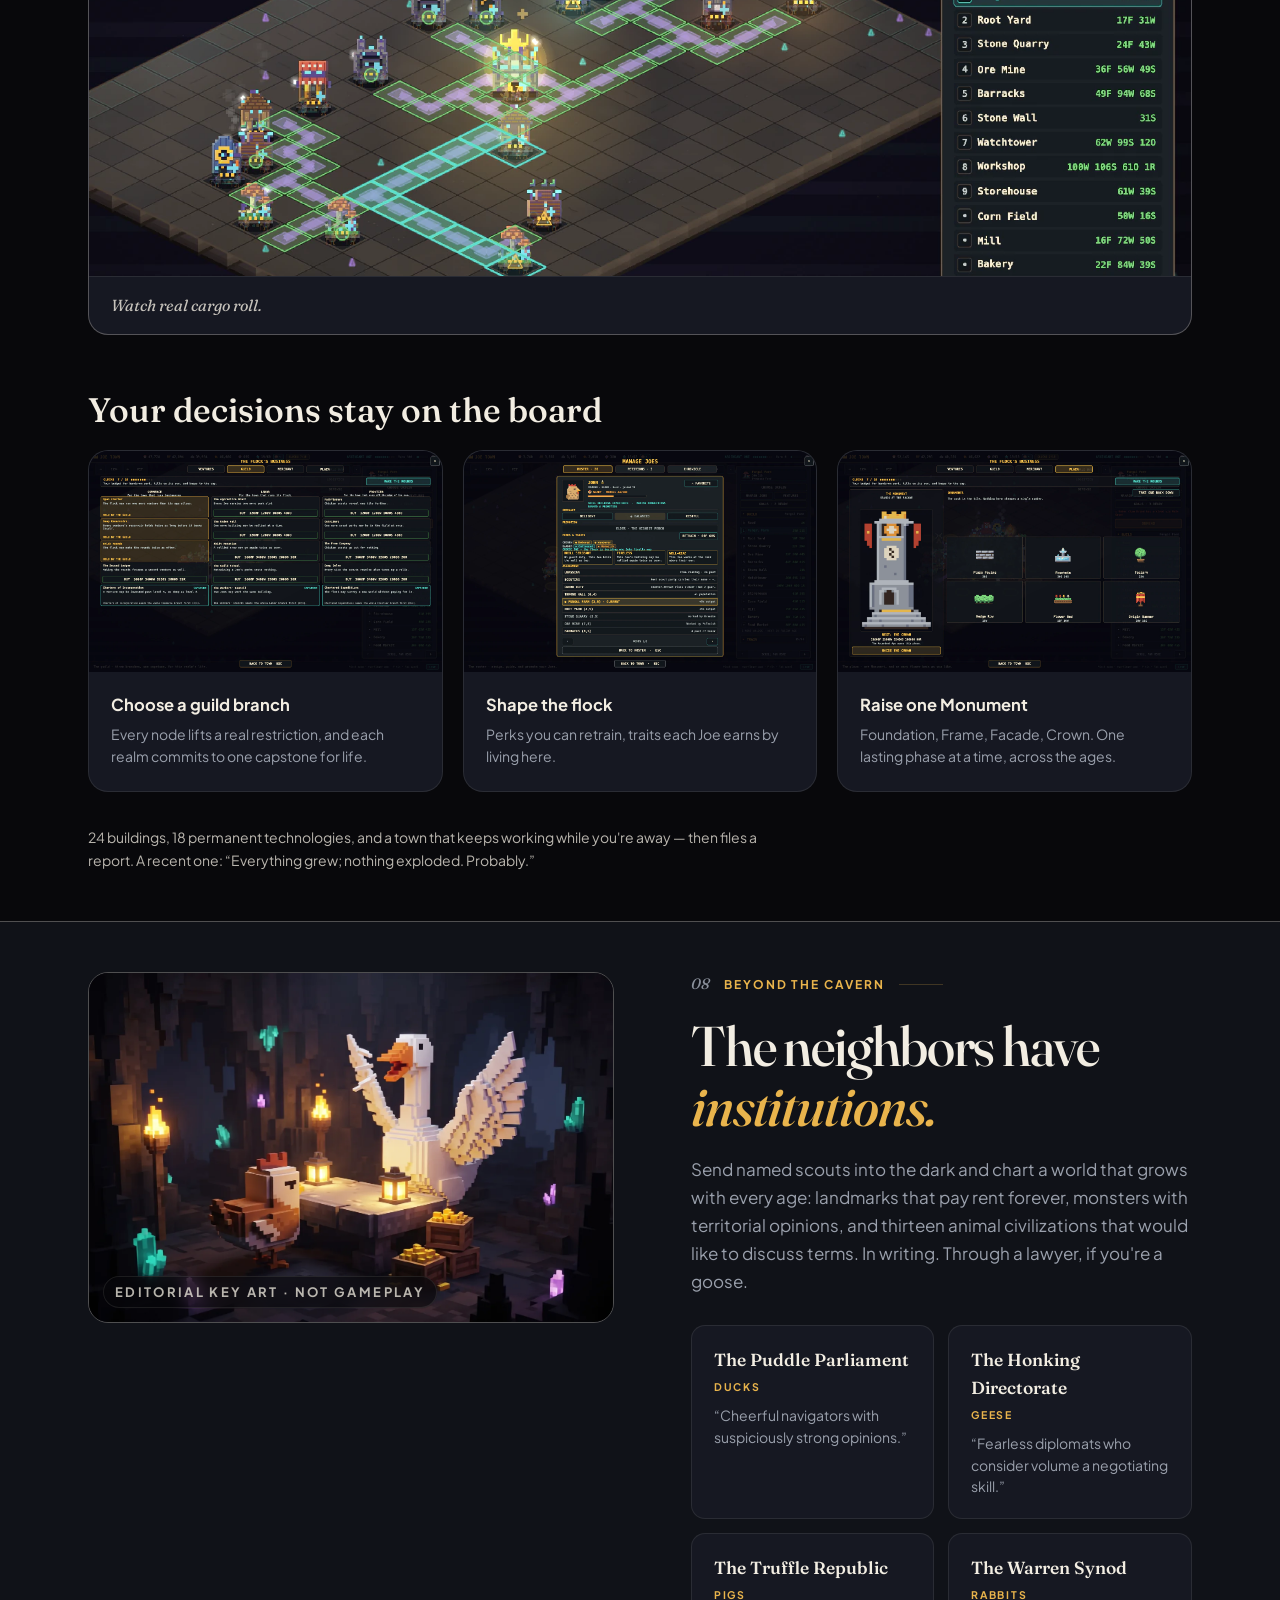
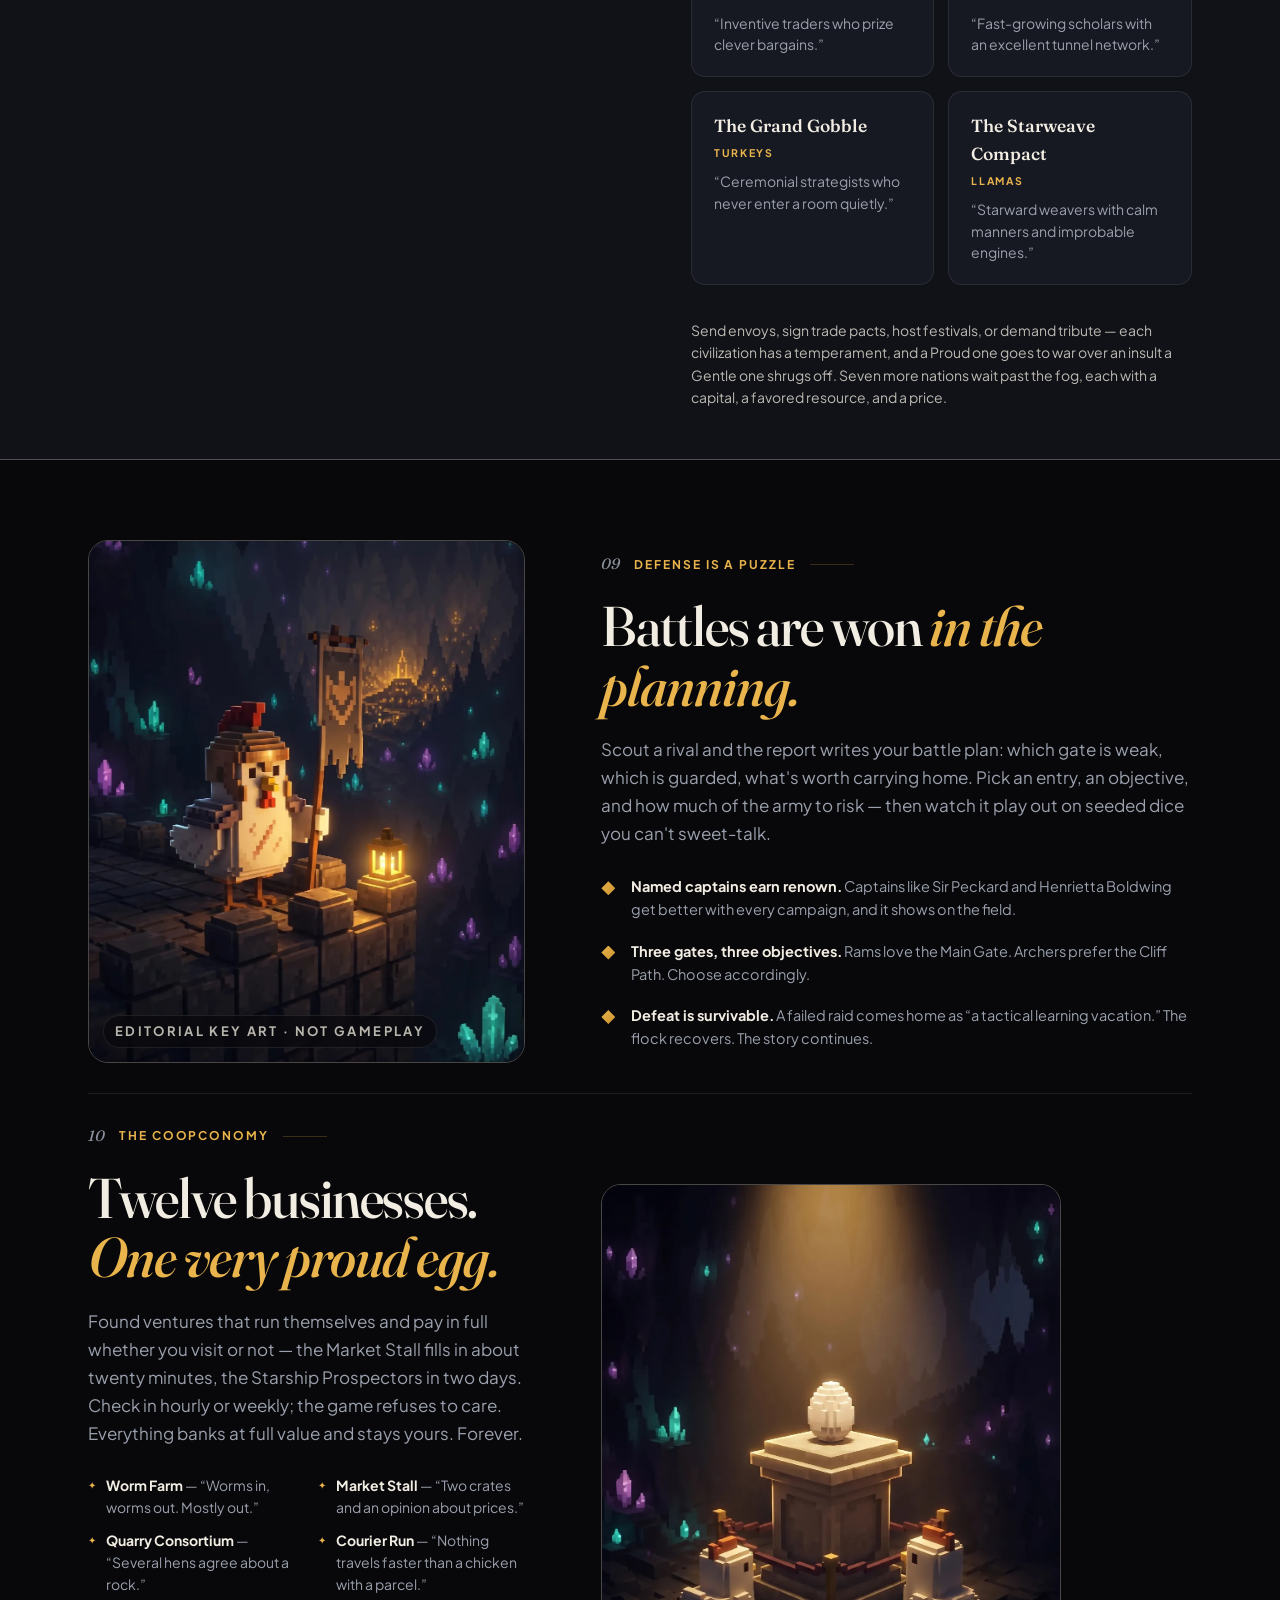
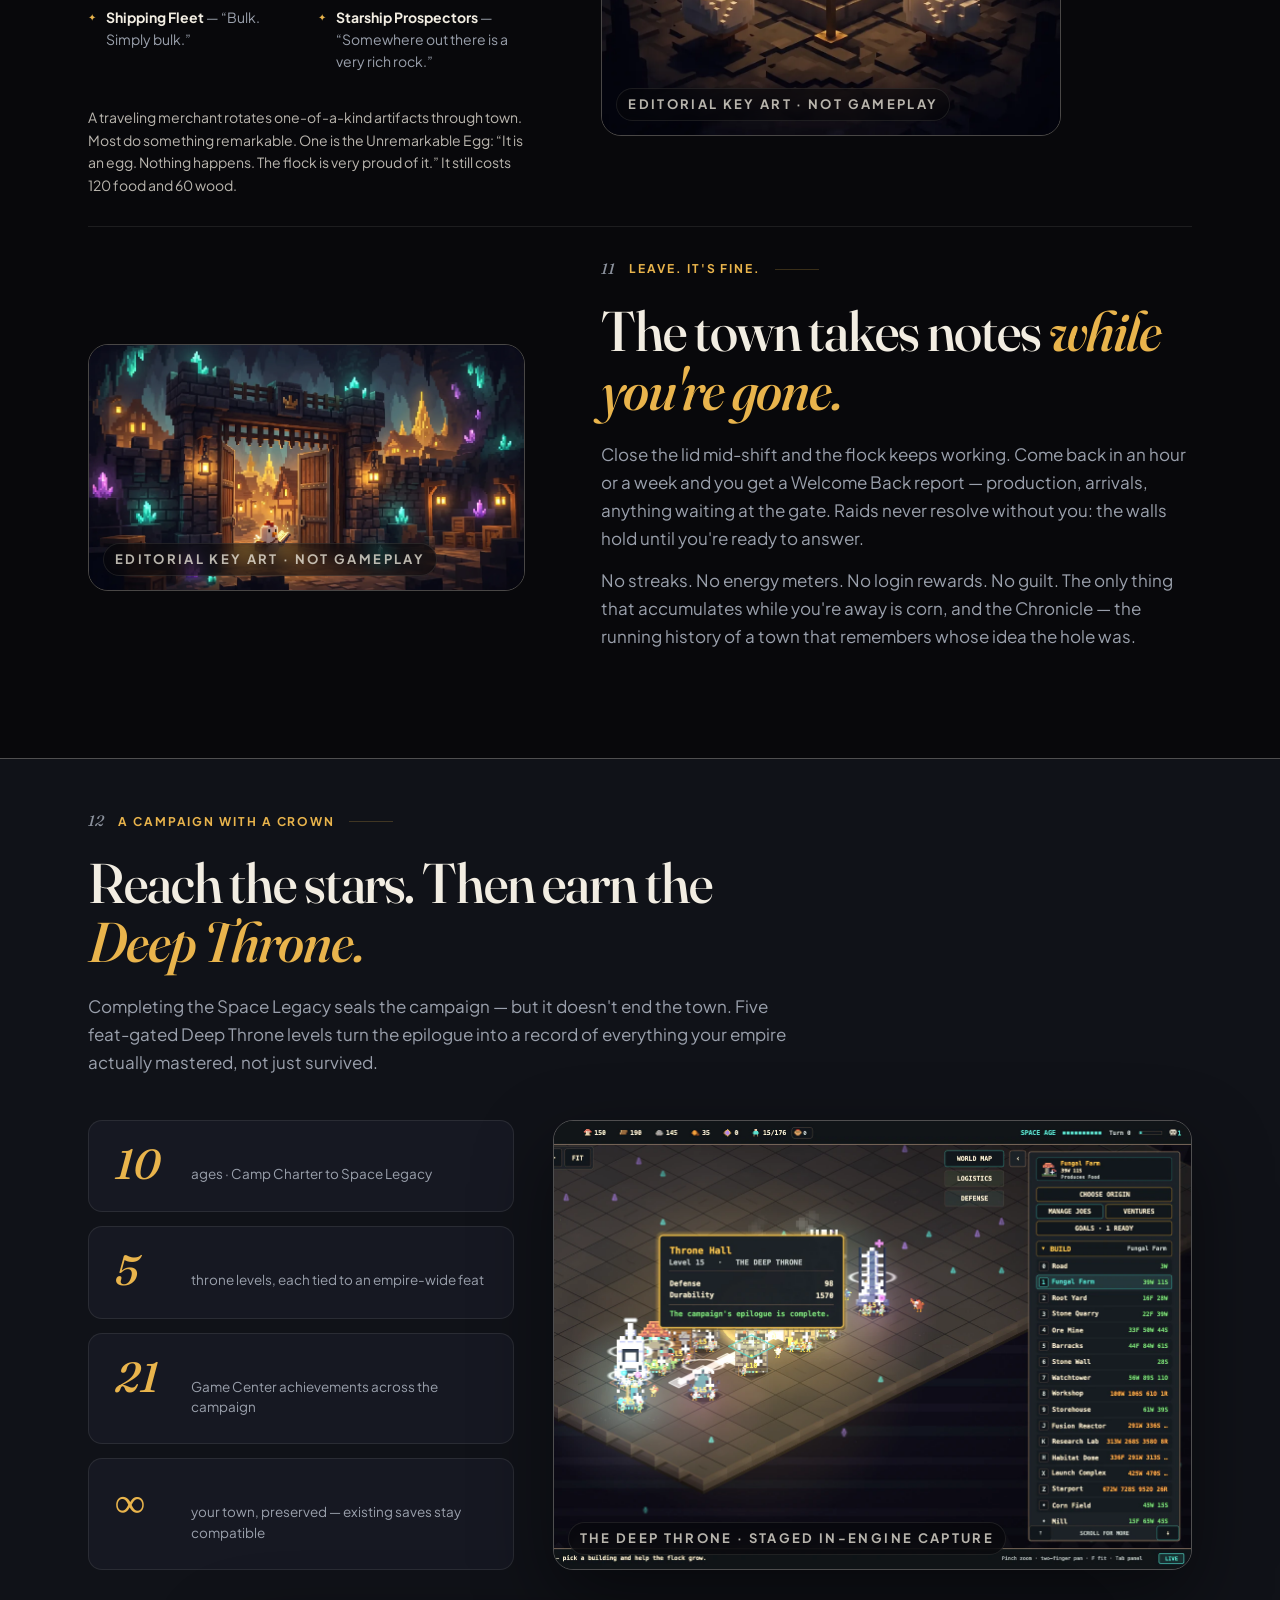
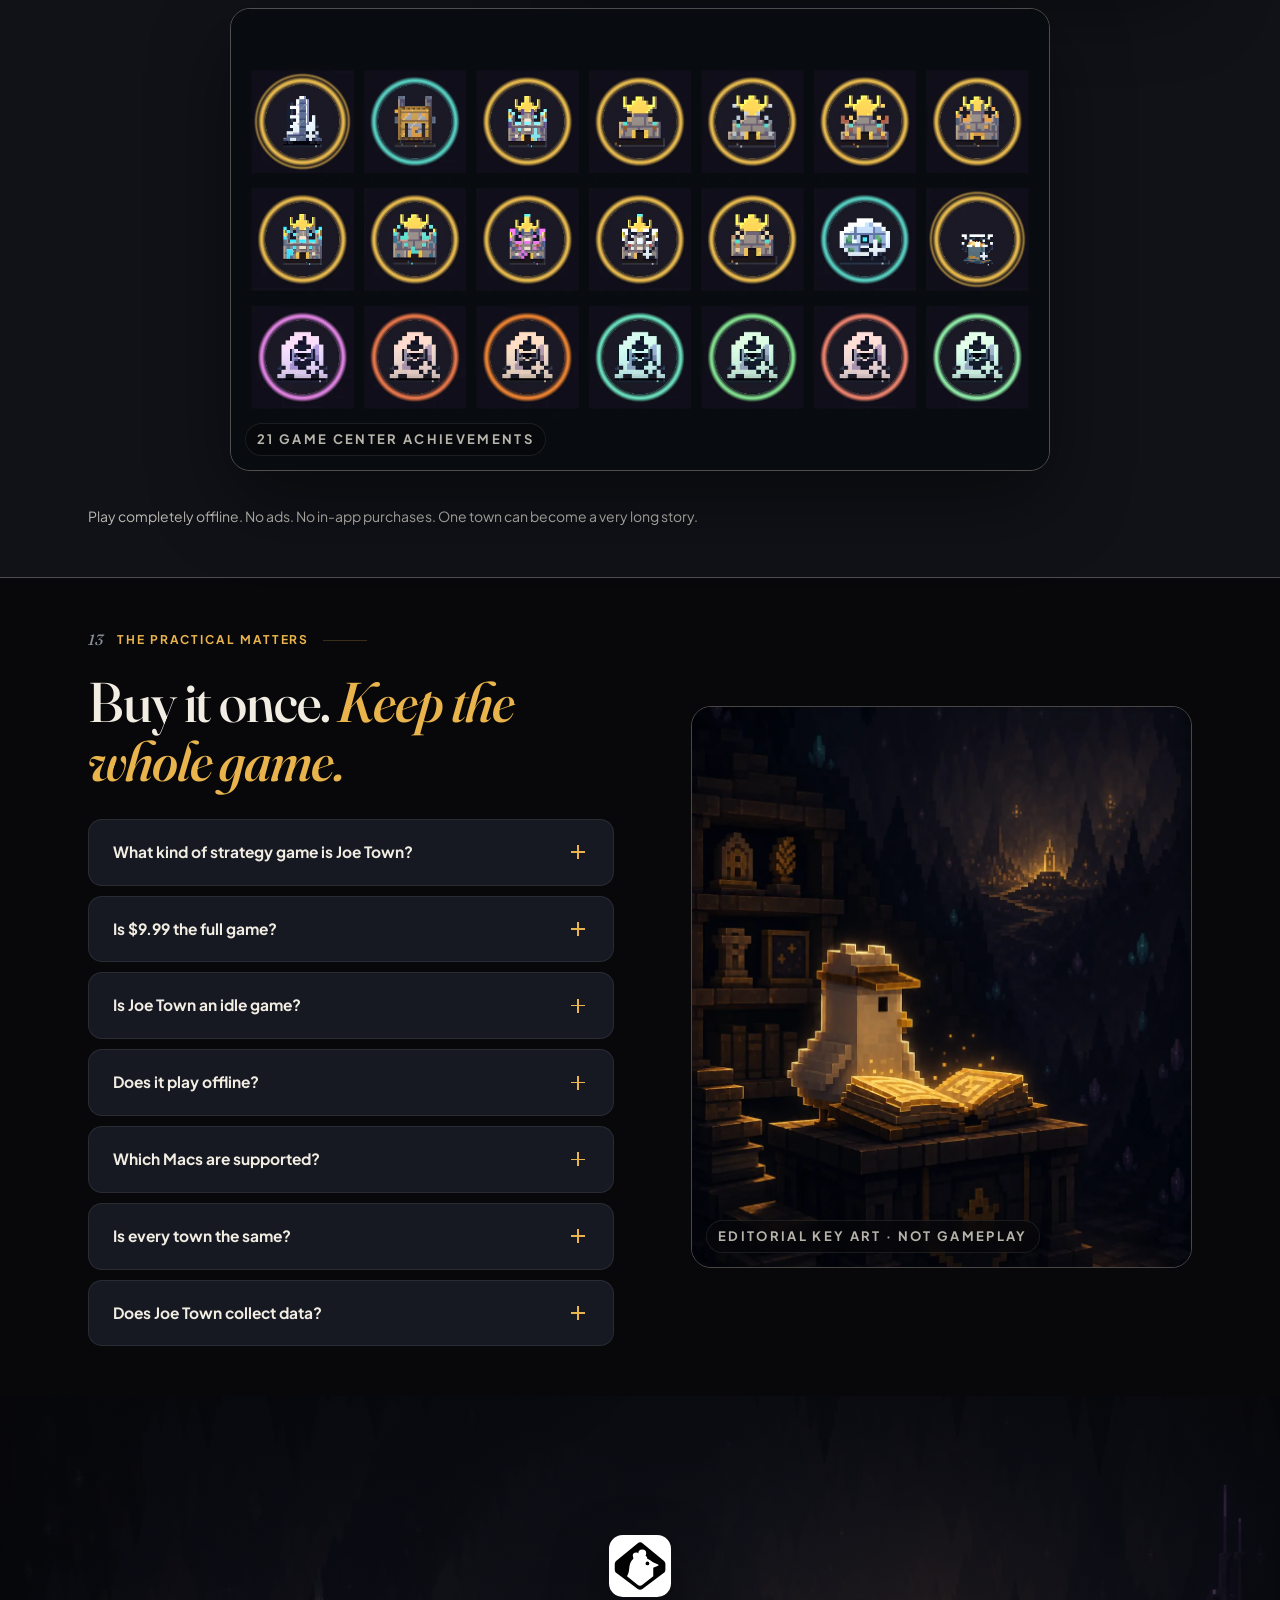
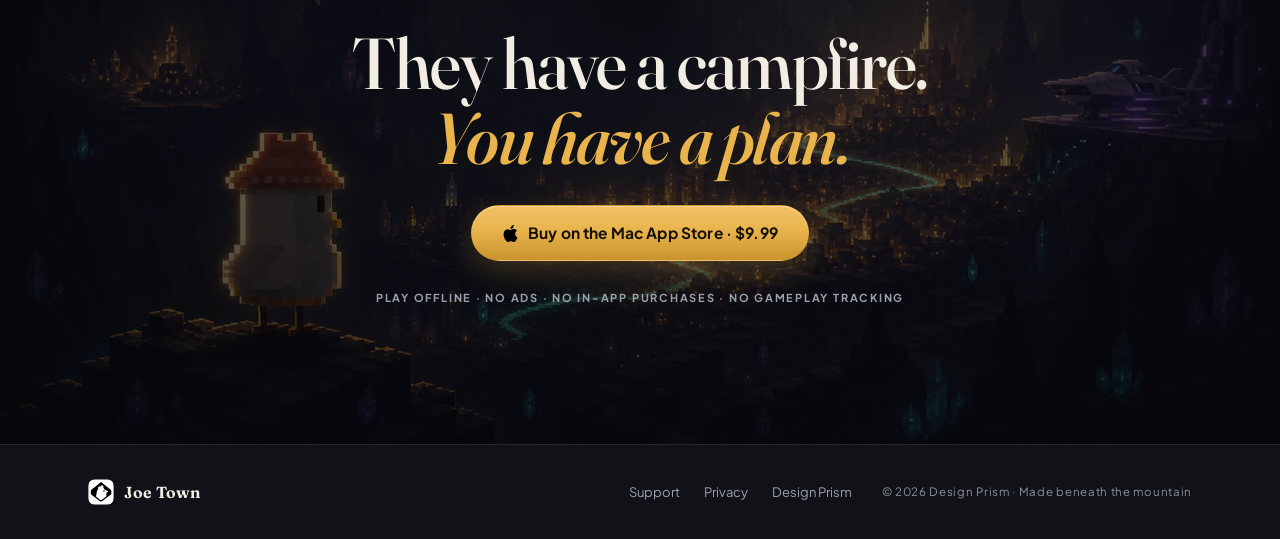
==== commit 97d47979: "Overhaul Joe Town marketing site Co-authored-by: enzo-prism <215033440+enzo-prism@users.noreply.gith" ====
--- a/index.html
+++ b/index.html
@@ -2,9 +2,9 @@
 <html lang="en">
 <head>
   <meta charset="UTF-8">
-  <meta name="viewport" content="width=device-width, initial-scale=1.0, maximum-scale=1.0, user-scalable=no, viewport-fit=cover">
-  <title>Joe Town — A Chicken Civilization That Keeps an Hour</title>
-  <meta name="description" content="Build a living chicken civilization for Mac. Watch dawn become night, connect physical production chains, and lead twelve named Joes from campfire to starport. $9.99, once.">
+  <meta name="viewport" content="width=device-width, initial-scale=1.0, viewport-fit=cover">
+  <title>Joe Town — Chicken Civilization Strategy for Mac</title>
+  <meta name="description" content="A strategy game where twelve named chickens build a civilization across ten ages — roads, petitions, permanent tech, raids, and a space program. Native Mac. $9.99 once.">
   <link rel="canonical" href="https://gojoetown.com/">
   <meta name="theme-color" content="#070708">
   <meta name="apple-mobile-web-app-title" content="Joe Town">
@@ -21,8 +21,8 @@
   <meta property="og:type" content="website">
   <meta property="og:locale" content="en_US">
   <meta property="og:site_name" content="Joe Town">
-  <meta property="og:title" content="Joe Town — The Light Update">
-  <meta property="og:description" content="A chicken civilization that keeps an hour. Build from campfire to starlight on Mac.">
+  <meta property="og:title" content="Joe Town — Civilization, but everyone's a chicken.">
+  <meta property="og:description" content="Ten ages, named Joes, physical supply chains, and a suggestion box with legal standing. Native Mac strategy, $9.99 once.">
   <meta property="og:url" content="https://gojoetown.com/">
   <meta property="og:image" content="https://gojoetown.com/images/og-light-update-2026.png">
   <meta property="og:image:secure_url" content="https://gojoetown.com/images/og-light-update-2026.png">
@@ -31,8 +31,8 @@
   <meta property="og:image:height" content="630">
   <meta property="og:image:alt" content="A living Joe Town glowing beneath the cavern at dusk.">
   <meta name="twitter:card" content="summary_large_image">
-  <meta name="twitter:title" content="Joe Town — The Light Update">
-  <meta name="twitter:description" content="A chicken civilization that keeps an hour. Build from campfire to starlight on Mac.">
+  <meta name="twitter:title" content="Joe Town — Civilization, but everyone's a chicken.">
+  <meta name="twitter:description" content="Ten ages, named Joes, physical supply chains, and a suggestion box with legal standing. Native Mac strategy, $9.99 once.">
   <meta name="twitter:image" content="https://gojoetown.com/images/og-light-update-2026.png">
   <meta name="twitter:image:alt" content="A living Joe Town glowing beneath the cavern at dusk.">
 
@@ -45,16 +45,16 @@
   <link rel="preconnect" href="https://fonts.googleapis.com">
   <link rel="preconnect" href="https://fonts.gstatic.com" crossorigin>
   <link href="https://fonts.googleapis.com/css2?family=Fraunces:ital,opsz,wght@0,9..144,300..800;1,9..144,300..800&amp;family=Plus+Jakarta+Sans:wght@400..800&amp;display=swap" rel="stylesheet">
-  <link rel="preload" as="image" href="images/hero-light-update-1920.webp?v=redesign1" media="(min-width: 781px)" fetchpriority="high">
-  <link rel="preload" as="image" href="images/hero-light-update-960.webp?v=redesign1" media="(max-width: 780px)" fetchpriority="high">
-  <link rel="stylesheet" href="css/style.css?v=redesign1">
+  <link rel="preload" as="image" href="images/hero-light-update-1920.webp?v=20260810-redesign" media="(min-width: 781px)" fetchpriority="high">
+  <link rel="preload" as="image" href="images/hero-light-update-960.webp?v=20260810-redesign" media="(max-width: 780px)" fetchpriority="high">
+  <link rel="stylesheet" href="css/style.css?v=20260810-redesign">
 
   <script type="application/ld+json">
   {
     "@context": "https://schema.org",
     "@type": "VideoGame",
     "name": "Joe Town",
-    "description": "Build a living chicken civilization, watch its light move from dawn through night, connect physical production chains, and guide named Joes across ten ages in this native strategy game for Mac.",
+    "description": "A strategy game where twelve named chickens build a civilization across ten ages with physical supply chains, permanent technology choices, petitions, raids, and a space program.",
     "operatingSystem": "macOS 14 or later",
     "applicationCategory": "GameApplication",
     "genre": ["Strategy", "Simulation"],
@@ -71,6 +71,21 @@
     }
   }
   </script>
+  <script type="application/ld+json">
+  {
+    "@context": "https://schema.org",
+    "@type": "FAQPage",
+    "mainEntity": [
+      {"@type":"Question","name":"What kind of strategy game is Joe Town?","acceptedAnswer":{"@type":"Answer","text":"A native Mac city-builder and simulation. Paint roads, tune production chains, make permanent technology choices, and keep an eye on the neighbors."}},
+      {"@type":"Question","name":"Is $9.99 the full game?","acceptedAnswer":{"@type":"Answer","text":"Yes. One purchase includes all ten ages, 24 buildings, 18 technologies, every named Joe, and local saves. There are no ads, in-app purchases, or gameplay tracking."}},
+      {"@type":"Question","name":"Is Joe Town an idle game?","acceptedAnswer":{"@type":"Answer","text":"No. Town-defining choices wait for you, while bounded offline progress arrives as a report when you return."}},
+      {"@type":"Question","name":"Does it play offline?","acceptedAnswer":{"@type":"Answer","text":"Yes. Joe Town saves locally and runs with the internet off."}},
+      {"@type":"Question","name":"Which Macs are supported?","acceptedAnswer":{"@type":"Answer","text":"macOS 14 or later on Apple silicon or Intel, as one native universal app."}},
+      {"@type":"Question","name":"Is every town the same?","acceptedAnswer":{"@type":"Answer","text":"No. Worlds are seeded, founders arrive in a different order, and towns diverge through their Joes and choices."}},
+      {"@type":"Question","name":"Does Joe Town collect data?","acceptedAnswer":{"@type":"Answer","text":"The Mac game collects no gameplay data and requires no account. This website uses Google Analytics for aggregate visits."}}
+    ]
+  }
+  </script>
 </head>
 <body>
   <a class="skip-link" href="#main">Skip to content</a>
@@ -85,12 +100,11 @@
         <span class="brand-name">Joe Town</span>
       </a>
       <nav class="nav-links" aria-label="Primary">
-        <a href="#hour">Light</a>
         <a href="#gameplay">Gameplay</a>
         <a href="#ages">Ages</a>
         <a href="#joes">Joes</a>
         <a href="#world">World</a>
-        <a href="#faq">FAQ</a>
+        <a href="#buy">Buy</a>
       </nav>
       <div class="nav-cta">
         <a class="btn btn-gold btn-sm" href="https://apps.apple.com/app/id6790244910" target="_blank" rel="noopener">
@@ -105,12 +119,11 @@
 
   <div class="mobile-menu" id="mobileMenu" hidden>
     <nav aria-label="Mobile">
-      <a href="#hour">Light</a>
       <a href="#gameplay">Gameplay</a>
       <a href="#ages">Ages</a>
       <a href="#joes">Joes</a>
       <a href="#world">World</a>
-      <a href="#faq">FAQ</a>
+      <a href="#buy">Buy</a>
     </nav>
     <a class="btn btn-gold" href="https://apps.apple.com/app/id6790244910" target="_blank" rel="noopener">Buy on the Mac App Store · $9.99</a>
   </div>
@@ -120,8 +133,8 @@
     <!-- ============ HERO ============ -->
     <section class="hero" aria-label="Joe Town — the Light Update">
       <picture class="hero-media">
-        <source media="(max-width: 780px)" srcset="images/hero-light-update-960.webp?v=redesign1" width="960" height="1200">
-        <img src="images/hero-light-update-1920.webp?v=redesign1" alt="A Joe Town plateau at dusk, warm windows glowing across layered stone" width="1920" height="1080" fetchpriority="high">
+        <source media="(max-width: 780px)" srcset="images/hero-light-update-960.webp?v=20260810-redesign" width="960" height="1200">
+        <img src="images/hero-light-update-1920.webp?v=20260810-redesign" alt="A Joe Town plateau at dusk, warm windows glowing across layered stone" width="1920" height="1080" fetchpriority="high">
       </picture>
       <div class="hero-scrim" aria-hidden="true"></div>
 
@@ -131,18 +144,17 @@
           The Light Update · Native Mac · Ten ages
         </p>
         <h1 class="hero-title reveal" style="--d:.08s">
-          A town that<br><em>keeps an hour.</em>
+          Civilization, but<br><em>everyone's a chicken.</em>
         </h1>
         <p class="hero-sub reveal" style="--d:.16s">
-          Build a chicken civilization from campfire to starlight.
-          They handle the pecking. You handle the plan.
+          Joe Town is a strategy city-builder where twelve named chickens found an empire: real supply chains, permanent tech choices, nosy neighbors, and eventually a space program. You bring the plan. They bring the pecking.
         </p>
         <div class="hero-actions reveal" style="--d:.24s" id="heroActions">
           <a class="btn btn-gold btn-lg" href="https://apps.apple.com/app/id6790244910" target="_blank" rel="noopener">
             <img src="images/apple-mark.svg" alt="" width="17" height="20">
             Buy on the Mac App Store · $9.99
           </a>
-          <a class="btn btn-ghost btn-lg" href="#hour">See the town keep time</a>
+          <a class="btn btn-ghost btn-lg" href="#gameplay">See the actual gameplay</a>
         </div>
         <p class="hero-trust reveal" style="--d:.32s">
           $9.99 once · No ads · No in-app purchases · Plays offline
@@ -167,18 +179,18 @@
       <div class="container">
         <header class="sec-head reveal">
           <p class="sec-eyebrow"><span class="sec-index">01</span> Same town · five hours</p>
-          <h2 class="sec-title">Watch the cavern <em>keep time.</em></h2>
-          <p class="sec-sub">Light moves across the plateau on the town’s own clock. Dawn cools the stone, dusk warms the windows — and a saved town reloads at exactly the hour you left it.</p>
+          <h2 class="sec-title">The town runs on <em>its own clock.</em></h2>
+          <p class="sec-sub">Light crosses the plateau in real time — dawn cools the stone, dusk warms the windows, and a saved town reloads at the exact hour you left it. We built a working day-night cycle for poultry. It felt necessary.</p>
         </header>
       </div>
 
       <div class="hour-stage reveal" data-reveal>
         <div class="hour-frames" id="hourFrames">
-          <img class="hour-frame is-active" data-hour="dawn" src="images/hour-dawn.webp?v=redesign1" alt="The Joe Town plateau at dawn, cool directional light" width="1600" height="900" loading="lazy">
-          <img class="hour-frame" data-hour="morning" src="images/hour-morning.webp?v=redesign1" alt="The same plateau in morning light" width="1600" height="900" loading="lazy">
-          <img class="hour-frame" data-hour="midday" src="images/hour-midday.webp?v=redesign1" alt="The same plateau at midday" width="1600" height="900" loading="lazy">
-          <img class="hour-frame" data-hour="dusk" src="images/hour-dusk.webp?v=redesign1" alt="The same plateau at dusk, windows warming" width="1600" height="900" loading="lazy">
-          <img class="hour-frame" data-hour="night" src="images/hour-night.webp?v=redesign1" alt="The same plateau at night, windows glowing" width="1600" height="900" loading="lazy">
+          <img class="hour-frame is-active" data-hour="dawn" src="images/hour-dawn.webp?v=20260810-redesign" alt="The Joe Town plateau at dawn, cool directional light" width="1600" height="900" loading="lazy">
+          <img class="hour-frame" data-hour="morning" src="images/hour-morning.webp?v=20260810-redesign" alt="The same plateau in morning light" width="1600" height="900" loading="lazy">
+          <img class="hour-frame" data-hour="midday" src="images/hour-midday.webp?v=20260810-redesign" alt="The same plateau at midday" width="1600" height="900" loading="lazy">
+          <img class="hour-frame" data-hour="dusk" src="images/hour-dusk.webp?v=20260810-redesign" alt="The same plateau at dusk, windows warming" width="1600" height="900" loading="lazy">
+          <img class="hour-frame" data-hour="night" src="images/hour-night.webp?v=20260810-redesign" alt="The same plateau at night, windows glowing" width="1600" height="900" loading="lazy">
         </div>
         <div class="hour-clock" aria-hidden="true"><span id="hourClock">05:40</span></div>
       </div>
@@ -200,33 +212,33 @@
       <div class="container">
         <header class="sec-head reveal">
           <p class="sec-eyebrow"><span class="sec-index">02</span> Inside the latest build</p>
-          <h2 class="sec-title">The whole game, <em>on the board.</em></h2>
-          <p class="sec-sub">The current town, its petitions, ventures, neighbors, diplomacy, and named Joes. Every image comes from the current Mac build, with staged sample data where needed.</p>
+          <h2 class="sec-title">This is the game. <em>No concept-art bluffing.</em></h2>
+          <p class="sec-sub">Every frame below is the current Mac build: the living town, the petition desk, twelve ventures, the world past the fog, and a roster of chickens with documented personality flaws. Staged sample data where needed — and it says so on the label.</p>
         </header>
 
         <div class="bento">
           <figure class="bento-card bento-wide reveal" data-lightbox>
-            <img src="images/gameplay-town.webp?v=redesign1" alt="A living Joe Town board with buildings, roads, and working production" width="1600" height="1000" loading="lazy">
-            <figcaption><strong>The town, alive</strong><span>Build, route, and keep the lights on</span></figcaption>
+            <img src="images/gameplay-town.webp?v=20260810-redesign" alt="A living Joe Town board with buildings, roads, and working production" width="1600" height="1000" loading="lazy">
+            <figcaption><strong>The town, alive</strong><span>Build, route, keep the lights on</span></figcaption>
           </figure>
           <figure class="bento-card reveal" style="--d:.06s" data-lightbox>
-            <img src="images/gameplay-petitions.webp?v=redesign1" alt="The petitions panel, where the flock puts requests in writing" width="1600" height="1000" loading="lazy">
+            <img src="images/gameplay-petitions.webp?v=20260810-redesign" alt="The petitions panel, where the flock puts requests in writing" width="1600" height="1000" loading="lazy">
             <figcaption><strong>Petitions with consequences</strong><span>The flock puts it in writing</span></figcaption>
           </figure>
           <figure class="bento-card reveal" style="--d:.12s" data-lightbox>
-            <img src="images/gameplay-ventures.webp?v=redesign1" alt="The ventures screen showing the coopconomy" width="1600" height="1000" loading="lazy">
+            <img src="images/gameplay-ventures.webp?v=20260810-redesign" alt="The ventures screen showing the coopconomy" width="1600" height="1000" loading="lazy">
             <figcaption><strong>The coopconomy</strong><span>Twelve ventures, one proud egg</span></figcaption>
           </figure>
           <figure class="bento-card reveal" style="--d:.06s" data-lightbox>
-            <img src="images/gameplay-world.webp?v=redesign1" alt="The world map beyond the cavern" width="1600" height="1000" loading="lazy" class="img-calm">
+            <img src="images/gameplay-world.webp?v=20260810-redesign" alt="The world map beyond the cavern" width="1600" height="1000" loading="lazy" class="img-calm">
             <figcaption><strong>Beyond the cavern</strong><span>Scout what waits past the fog</span></figcaption>
           </figure>
           <figure class="bento-card reveal" style="--d:.12s" data-lightbox>
-            <img src="images/gameplay-diplomacy.webp?v=redesign1" alt="Diplomacy with another animal civilization" width="1600" height="1000" loading="lazy">
+            <img src="images/gameplay-diplomacy.webp?v=20260810-redesign" alt="Diplomacy with another animal civilization" width="1600" height="1000" loading="lazy">
             <figcaption><strong>Talk before the honking starts</strong><span>Trade, charm, or make demands</span></figcaption>
           </figure>
           <figure class="bento-card bento-full reveal" style="--d:.18s" data-lightbox>
-            <img src="images/gameplay-joes.webp?v=redesign1" alt="The Joe roster, where every Joe has a history" width="1600" height="1000" loading="lazy">
+            <img src="images/gameplay-joes.webp?v=20260810-redesign" alt="The Joe roster, where every Joe has a history" width="1600" height="1000" loading="lazy">
             <figcaption><strong>Every Joe has a history</strong><span>Perks are chosen; traits are earned</span></figcaption>
           </figure>
         </div>
@@ -245,27 +257,27 @@
         <div class="journey-grid">
           <article class="journey-card reveal">
             <div class="journey-media">
-              <img src="images/journey-camp-wide.webp?v=redesign1" alt="An early settlement with a founding hall, farm, and short road" width="1200" height="800" loading="lazy">
-              <img class="journey-icon" src="images/era-icon-camp.webp?v=redesign1" alt="" width="576" height="576" loading="lazy">
+              <img src="images/journey-camp-wide.webp?v=20260810-redesign" alt="An early settlement with a founding hall, farm, and short road" width="1200" height="800" loading="lazy">
+              <img class="journey-icon" src="images/era-icon-camp.webp?v=20260810-redesign" alt="" width="576" height="576" loading="lazy">
             </div>
             <h3>Camp</h3>
             <p>Twelve founders, one campfire, and a suggestion box that is technically a hole. Corn first. Civilization shortly after.</p>
           </article>
           <article class="journey-card reveal" style="--d:.08s">
             <div class="journey-media">
-              <img src="images/journey-town-wide.webp?v=redesign1" alt="A Kingdom-age town linked by glowing roads" width="1200" height="800" loading="lazy">
-              <img class="journey-icon" src="images/era-icon-kingdom.webp?v=redesign1" alt="" width="576" height="576" loading="lazy">
+              <img src="images/journey-town-wide.webp?v=20260810-redesign" alt="A Kingdom-age town linked by glowing roads" width="1200" height="800" loading="lazy">
+              <img class="journey-icon" src="images/era-icon-kingdom.webp?v=20260810-redesign" alt="" width="576" height="576" loading="lazy">
             </div>
             <h3>Kingdom</h3>
-            <p>Roads hum and granaries fill — a banquet here is snacks with witnesses. The cavern starts looking like a capital.</p>
+            <p>Roads hum, granaries fill, and a banquet is just snacks with witnesses. The cavern starts looking like a capital.</p>
           </article>
           <article class="journey-card reveal" style="--d:.16s">
             <div class="journey-media">
-              <img src="images/journey-space-wide.webp?v=redesign1" alt="A Space Age town with a starport and luminous towers" width="1200" height="800" loading="lazy">
-              <img class="journey-icon" src="images/era-icon-space.webp?v=redesign1" alt="" width="576" height="576" loading="lazy">
+              <img src="images/journey-space-wide.webp?v=20260810-redesign" alt="A Space Age town with a starport and luminous towers" width="1200" height="800" loading="lazy">
+              <img class="journey-icon" src="images/era-icon-space.webp?v=20260810-redesign" alt="" width="576" height="576" loading="lazy">
             </div>
             <h3>Space</h3>
-            <p>Sixteen sunrises a day; the rooster quit. The first cavern stays home — the stars are just the commute.</p>
+            <p>Sixteen sunrises a day and the rooster has filed a grievance. The first cavern stays home — the stars are just the commute.</p>
           </article>
         </div>
       </div>
@@ -281,16 +293,16 @@
           </div>
         </div>
         <ul class="rail" id="ageRail" aria-label="The ten ages of Joe Town" tabindex="0">
-          <li class="age-card"><span class="age-num">01</span><img src="images/age-1.webp?v=redesign1" alt="A Camp Age settlement around its first buildings" width="1400" height="933" loading="lazy"><h4>Camp</h4><p>Twelve chickens and a plan.</p></li>
-          <li class="age-card"><span class="age-num">02</span><img src="images/age-2.webp?v=redesign1" alt="A Town Age settlement with early roads and workshops" width="1400" height="933" loading="lazy"><h4>Town</h4><p>The pothole has tenure and a name.</p></li>
-          <li class="age-card"><span class="age-num">03</span><img src="images/age-3.webp?v=redesign1" alt="A fortified Citadel Age town with walls and watchtowers" width="1400" height="933" loading="lazy"><h4>Citadel</h4><p>The moat remains conceptually damp.</p></li>
-          <li class="age-card"><span class="age-num">04</span><img src="images/age-4.webp?v=redesign1" alt="A Crown Age town with banners and richer rooftops" width="1400" height="933" loading="lazy"><h4>Crown</h4><p>Nobility is poultry with accessories.</p></li>
-          <li class="age-card"><span class="age-num">05</span><img src="images/age-5.webp?v=redesign1" alt="A Kingdom Age capital with arches and granaries" width="1400" height="933" loading="lazy"><h4>Kingdom</h4><p>Granaries fit for royalty.</p></li>
-          <li class="age-card"><span class="age-num">06</span><img src="images/age-6.webp?v=redesign1" alt="An Empire Age town of steel, rivets, and clockwork" width="1400" height="933" loading="lazy"><h4>Empire</h4><p>Goggles optional. Ambition mandatory.</p></li>
-          <li class="age-card"><span class="age-num">07</span><img src="images/age-7.webp?v=redesign1" alt="An Ascendant Age town of obsidian and radiant crystal" width="1400" height="933" loading="lazy"><h4>Ascendant</h4><p>Worms reached enlightenment first. Typical.</p></li>
-          <li class="age-card"><span class="age-num">08</span><img src="images/age-8.webp?v=redesign1" alt="A Fusion Age town glowing around its reactor" width="1400" height="933" loading="lazy"><h4>Fusion</h4><p>The corn near the core popped itself.</p></li>
-          <li class="age-card"><span class="age-num">09</span><img src="images/age-9.webp?v=redesign1" alt="An Orbital Age town building the infrastructure to reach orbit" width="1400" height="933" loading="lazy"><h4>Orbital</h4><p>Zero-g roosting is technically hovering.</p></li>
-          <li class="age-card"><span class="age-num">10</span><img src="images/age-10.webp?v=redesign1" alt="A Space Age town of luminous towers" width="1400" height="933" loading="lazy"><h4>Space</h4><p>Lore drop: the universe hatched from an egg.</p></li>
+          <li class="age-card"><span class="age-num">01</span><img src="images/age-1.webp?v=20260810-redesign" alt="A Camp Age settlement around its first buildings" width="1400" height="933" loading="lazy"><h4>Camp</h4><p>Twelve chickens and a plan.</p></li>
+          <li class="age-card"><span class="age-num">02</span><img src="images/age-2.webp?v=20260810-redesign" alt="A Town Age settlement with early roads and workshops" width="1400" height="933" loading="lazy"><h4>Town</h4><p>The pothole has tenure and a name.</p></li>
+          <li class="age-card"><span class="age-num">03</span><img src="images/age-3.webp?v=20260810-redesign" alt="A fortified Citadel Age town with walls and watchtowers" width="1400" height="933" loading="lazy"><h4>Citadel</h4><p>The moat remains conceptually damp.</p></li>
+          <li class="age-card"><span class="age-num">04</span><img src="images/age-4.webp?v=20260810-redesign" alt="A Crown Age town with banners and richer rooftops" width="1400" height="933" loading="lazy"><h4>Crown</h4><p>Nobility is poultry with accessories.</p></li>
+          <li class="age-card"><span class="age-num">05</span><img src="images/age-5.webp?v=20260810-redesign" alt="A Kingdom Age capital with arches and granaries" width="1400" height="933" loading="lazy"><h4>Kingdom</h4><p>Granaries fit for royalty.</p></li>
+          <li class="age-card"><span class="age-num">06</span><img src="images/age-6.webp?v=20260810-redesign" alt="An Empire Age town of steel, rivets, and clockwork" width="1400" height="933" loading="lazy"><h4>Empire</h4><p>Goggles optional. Ambition mandatory.</p></li>
+          <li class="age-card"><span class="age-num">07</span><img src="images/age-7.webp?v=20260810-redesign" alt="An Ascendant Age town of obsidian and radiant crystal" width="1400" height="933" loading="lazy"><h4>Ascendant</h4><p>Worms reached enlightenment first. Typical.</p></li>
+          <li class="age-card"><span class="age-num">08</span><img src="images/age-8.webp?v=20260810-redesign" alt="A Fusion Age town glowing around its reactor" width="1400" height="933" loading="lazy"><h4>Fusion</h4><p>The corn near the core popped itself.</p></li>
+          <li class="age-card"><span class="age-num">09</span><img src="images/age-9.webp?v=20260810-redesign" alt="An Orbital Age town building the infrastructure to reach orbit" width="1400" height="933" loading="lazy"><h4>Orbital</h4><p>Zero-g roosting is technically hovering.</p></li>
+          <li class="age-card"><span class="age-num">10</span><img src="images/age-10.webp?v=20260810-redesign" alt="A Space Age town of luminous towers" width="1400" height="933" loading="lazy"><h4>Space</h4><p>Lore drop: the universe hatched from an egg.</p></li>
         </ul>
         <p class="rail-timeline" aria-hidden="true">Camp · Town · Citadel · Crown · Kingdom · Empire · Ascendant · Fusion · Orbital · Space</p>
       </div>
@@ -305,7 +317,7 @@
         </header>
 
         <figure class="keyart-banner reveal">
-          <img src="images/key-art-origins.webp?v=redesign1" alt="Five chickens standing beneath five faction banners" width="1774" height="998" loading="lazy">
+          <img src="images/key-art-origins.webp?v=20260810-redesign" alt="Five chickens standing beneath five faction banners" width="1774" height="998" loading="lazy">
           <figcaption class="keyart-label">Editorial key art · not gameplay</figcaption>
         </figure>
 
@@ -313,30 +325,30 @@
           <article class="origin-card reveal" style="--origin:#d98f4f">
             <h3>Talon Banner</h3>
             <p class="origin-motto">“Peace through pecking order.”</p>
-            <p>Cheaper soldiers, richer raids, and diplomats famous for carrying banners into other towns and leaving with the grain.</p>
+            <p>The military option. Cheaper soldiers, richer raids, and diplomats famous for entering with a banner and leaving with the grain.</p>
           </article>
           <article class="origin-card reveal" style="--d:.06s;--origin:#9db4d6">
             <h3>Moonmolt Covenant</h3>
             <p class="origin-motto">“Read the omens in every molted feather.”</p>
-            <p>Consults the moon before breakfast. The moon has surprisingly firm opinions about zoning.</p>
+            <p>The mystics. They consult the moon before breakfast, and the moon has surprisingly firm opinions about zoning.</p>
           </article>
           <article class="origin-card reveal" style="--d:.12s;--origin:#6fd0c0">
             <h3>Cogwing Guild</h3>
             <p class="origin-motto">“Measure twice, cluck once.”</p>
-            <p>Machines that run beautifully, provided nobody asks which gear is load-bearing.</p>
+            <p>The engineers. Machines that run beautifully, provided nobody asks which gear is load-bearing.</p>
           </article>
           <article class="origin-card reveal" style="--d:.18s;--origin:#e8c05a">
             <h3>Golden Peck Consortium</h3>
             <p class="origin-motto">“Every sunrise is a market opening.”</p>
-            <p>Discovered that grain left alone becomes more grain. Naps professionally — the ledger keeps counting either way.</p>
+            <p>The economists. They discovered grain left alone becomes more grain, and now they nap professionally. The ledger keeps counting.</p>
           </article>
           <article class="origin-card reveal" style="--d:.24s;--origin:#c3a4e2">
             <h3>Featherlight Communion</h3>
             <p class="origin-motto">“A calm roost weathers every storm.”</p>
-            <p>Holds that most wars end the moment somebody finally shares the snacks. Their enemies leave confused and faintly blessed.</p>
+            <p>The pacifists. They hold that most wars end when somebody finally shares the snacks. Their enemies leave confused and faintly blessed.</p>
           </article>
         </div>
-        <p class="fine-note reveal">Each origin owns one core system and one unique building, and you choose once per town. The town spends the rest of history being that town.</p>
+        <p class="fine-note reveal">Each origin owns one core system and one unique building, and you choose once per town. The town spends the rest of history being that town — so choose like it's permanent, because it is.</p>
       </div>
     </section>
 
@@ -348,12 +360,12 @@
             <header class="sec-head reveal">
               <p class="sec-eyebrow"><span class="sec-index">05</span> The flock has names</p>
               <h2 class="sec-title">The town grows. <em>So do its Joes.</em></h2>
-              <p class="sec-sub">John, Alex, Dawson, and Matt are four of the twelve founders. They pick up skills, ranks, friendships, and earned traits as the town grows — no two saves agree on who’s in charge.</p>
+              <p class="sec-sub">John, Alex, Dawson, and Matt are four of the twelve founders. Assign them, promote them, watch them collect skills, friendships, moods, and grudges — no two saves agree on who ends up in charge.</p>
             </header>
             <ul class="check-list reveal">
-              <li><strong>Four ranks, honestly earned.</strong> Worker to Foreman to Steward to Elder — promotions are paid for in corn and stone, and an Elder lifts the whole town.</li>
+              <li><strong>Four ranks, honestly earned.</strong> Worker, Foreman, Steward, Elder — promotions are paid in corn and stone, and an Elder lifts the whole town.</li>
               <li><strong>Perks are chosen. Traits are earned.</strong> You can respec what you picked for a Joe. You can never respec what they did.</li>
-              <li><strong>Moods with consequences.</strong> An Inspired Joe outworks a Weary one, and the ledger shows it.</li>
+              <li><strong>Moods with consequences.</strong> An Inspired Joe outworks a Weary one, and the ledger will happily show you the difference.</li>
             </ul>
             <div class="quote-box reveal">
               <p id="flockQuote">“Our spreadsheet has feathers.”</p>
@@ -362,14 +374,14 @@
           </div>
           <div class="split-media">
             <figure class="portrait-frame reveal">
-              <img src="images/joe-builder-key-art.webp?v=redesign1" alt="A Joe builder looking out over the cavern" width="1120" height="1400" loading="lazy">
+              <img src="images/joe-builder-key-art.webp?v=20260810-redesign" alt="A Joe builder looking out over the cavern" width="1120" height="1400" loading="lazy">
               <figcaption class="keyart-label">Editorial key art · not gameplay</figcaption>
             </figure>
             <div class="founders">
-              <div class="founder reveal"><img src="images/joe-avatar-john.webp?v=redesign1" alt="John, a bold pixel-art chicken" width="256" height="256" loading="lazy"><h3>John</h3><p><strong>Bold</strong> · Farming today, audibly</p></div>
-              <div class="founder reveal" style="--d:.06s"><img src="images/joe-avatar-alex.webp?v=redesign1" alt="Alex, a dreamy pixel-art chicken" width="256" height="256" loading="lazy"><h3>Alex</h3><p><strong>Dreamy</strong> · Out scouting a promising rock</p></div>
-              <div class="founder reveal" style="--d:.12s"><img src="images/joe-avatar-dawson.webp?v=redesign1" alt="Dawson, a crafty pixel-art chicken" width="256" height="256" loading="lazy"><h3>Dawson</h3><p><strong>Crafty</strong> · Studying; the footnotes have footnotes</p></div>
-              <div class="founder reveal" style="--d:.18s"><img src="images/joe-avatar-matt.webp?v=redesign1" alt="Matt, an earnest pixel-art chicken" width="256" height="256" loading="lazy"><h3>Matt</h3><p><strong>Earnest</strong> · Newly promoted; everyone has heard</p></div>
+              <div class="founder reveal"><img src="images/joe-avatar-john.webp?v=20260810-redesign" alt="John, a bold pixel-art chicken" width="256" height="256" loading="lazy"><h3>John</h3><p><strong>Bold</strong> · Farming today, audibly</p></div>
+              <div class="founder reveal" style="--d:.06s"><img src="images/joe-avatar-alex.webp?v=20260810-redesign" alt="Alex, a dreamy pixel-art chicken" width="256" height="256" loading="lazy"><h3>Alex</h3><p><strong>Dreamy</strong> · Out scouting a promising rock</p></div>
+              <div class="founder reveal" style="--d:.12s"><img src="images/joe-avatar-dawson.webp?v=20260810-redesign" alt="Dawson, a crafty pixel-art chicken" width="256" height="256" loading="lazy"><h3>Dawson</h3><p><strong>Crafty</strong> · Studying; the footnotes have footnotes</p></div>
+              <div class="founder reveal" style="--d:.18s"><img src="images/joe-avatar-matt.webp?v=20260810-redesign" alt="Matt, an earnest pixel-art chicken" width="256" height="256" loading="lazy"><h3>Matt</h3><p><strong>Earnest</strong> · Newly promoted; everyone has heard</p></div>
             </div>
           </div>
         </div>
@@ -384,11 +396,11 @@
             <header class="sec-head reveal">
               <p class="sec-eyebrow"><span class="sec-index">06</span> The suggestion box got an upgrade</p>
               <h2 class="sec-title">The flock files <em>petitions.</em></h2>
-              <p class="sec-sub">Named Joes bring the town’s business to your desk — specific, sincere, and slightly absurd. Approve one and the town builds the spa, funds the dig, or settles the feud over a shared meal.</p>
-              <p class="sec-sub">Declining costs nothing. Nothing in Joe Town punishes you for saying “not yet.”</p>
+              <p class="sec-sub">Named Joes bring the town's business to your desk — specific, sincere, and slightly unhinged. Approve one and the town actually builds the spa, funds the dig, or settles the feud over a shared meal.</p>
+              <p class="sec-sub">Declining costs nothing. Joe Town never punishes you for saying "not yet." The chicken will simply remember.</p>
             </header>
             <figure class="portrait-frame reveal">
-              <img src="images/key-art-petition.webp?v=redesign1" alt="A chicken presenting a glowing petition scroll from a stone podium" width="1000" height="1333" loading="lazy">
+              <img src="images/key-art-petition.webp?v=20260810-redesign" alt="A chicken presenting a glowing petition scroll from a stone podium" width="1000" height="1333" loading="lazy">
               <figcaption class="keyart-label">Editorial key art · not gameplay</figcaption>
             </figure>
           </div>
@@ -409,7 +421,7 @@
               <p>“Small wooden chickens, enormous wooden feelings. The roost is ready for a theatre.”</p>
               <cite>— the Puppet Theatre</cite>
             </blockquote>
-            <p class="fine-note reveal">26 petition archetypes. Statues, spas, bell towers, libraries — and one Monument raised in four phases across the ages.</p>
+            <p class="fine-note reveal">26 petition archetypes — statues, spas, bell towers, libraries — and one Monument raised in four phases across the ages.</p>
           </div>
         </div>
       </div>
@@ -420,8 +432,8 @@
       <div class="container">
         <header class="sec-head reveal">
           <p class="sec-eyebrow"><span class="sec-index">07</span> The city is the hero</p>
-          <h2 class="sec-title">See the whole town <em>at work.</em></h2>
-          <p class="sec-sub">A physical production chain. Roads are supply lines, not decoration. Named Joes carry each resource tile by tile, and the Logistics view shows exactly where a stalled route needs your attention.</p>
+          <h2 class="sec-title">Roads are supply lines, <em>not decoration.</em></h2>
+          <p class="sec-sub">Corn leaves the farm, becomes flour at the mill, bread at the bakery, food at the market — carried tile by tile by actual named chickens. When a route stalls, the Logistics view points at the exact tile where your empire is quietly failing.</p>
         </header>
 
         <div class="chain reveal" role="group" aria-label="Production chain: corn becomes flour, flour becomes bread, bread becomes food">
@@ -434,11 +446,6 @@
           <div class="chain-node"><span class="chain-step">04</span><strong>Food</strong><span>Market</span></div>
         </div>
 
-        <figure class="frame-wide reveal" data-lightbox>
-          <img src="images/logistics-chain.webp?v=redesign1" alt="The Logistics view tracing corn through a mill and bakery to the food market" width="1600" height="900" loading="lazy">
-          <figcaption class="keyart-label">Current build · staged sample town · live logistics model</figcaption>
-        </figure>
-
         <div class="systems-tabs reveal">
           <div class="sys-tablist" role="tablist" aria-label="Town systems">
             <button class="sys-tab is-active" role="tab" aria-selected="true" data-sys="logistics" id="sysTabLogistics" tabindex="0">Roads</button>
@@ -448,129 +455,42 @@
           </div>
           <div class="sys-panels">
             <figure class="sys-panel is-active" role="tabpanel" id="sysPanelLogistics" aria-labelledby="sysTabLogistics" data-lightbox>
-              <img src="images/system-logistics-2026.webp?v=redesign1" alt="The logistics overlay tracing supplied roads between working buildings" width="1600" height="1000" loading="lazy">
+              <img src="images/system-logistics-2026.webp?v=20260810-redesign" alt="The logistics overlay tracing supplied roads between working buildings" width="1600" height="1000" loading="lazy">
               <figcaption>Watch real cargo roll.</figcaption>
             </figure>
             <figure class="sys-panel" role="tabpanel" id="sysPanelTechnology" aria-labelledby="sysTabTechnology" data-lightbox hidden>
-              <img src="images/system-technology-2026.webp?v=redesign1" alt="A civilization choice between two technologies" width="1600" height="1000" loading="lazy">
+              <img src="images/system-technology-2026.webp?v=20260810-redesign" alt="A civilization choice between two technologies" width="1600" height="1000" loading="lazy">
               <figcaption>Choose once, live with it.</figcaption>
             </figure>
             <figure class="sys-panel" role="tabpanel" id="sysPanelJoes" aria-labelledby="sysTabJoes" data-lightbox hidden>
-              <img src="images/system-joes-2026.webp?v=redesign1" alt="The Manage Joes roster showing named flock members, traits, and assignments" width="1600" height="1000" loading="lazy">
+              <img src="images/system-joes-2026.webp?v=20260810-redesign" alt="The Manage Joes roster showing named flock members, traits, and assignments" width="1600" height="1000" loading="lazy">
               <figcaption>A flock with opinions.</figcaption>
             </figure>
             <figure class="sys-panel" role="tabpanel" id="sysPanelWorld" aria-labelledby="sysTabWorld" data-lightbox hidden>
-              <img src="images/system-world-2026.webp?v=redesign1" alt="The world map with a scout route and another animal civilization" width="1600" height="1000" loading="lazy">
+              <img src="images/system-world-2026.webp?v=20260810-redesign" alt="The world map with a scout route and another animal civilization" width="1600" height="1000" loading="lazy">
               <figcaption>See what the geese are up to.</figcaption>
             </figure>
           </div>
         </div>
 
-        <p class="fine-note reveal">Build 24 buildings, wire them together with visible supply lines, and commit to permanent choices across 18 technologies. Step away and the flock keeps working; come back and the town files a full report. A recent one: “Everything grew; nothing exploded. Probably.”</p>
-      </div>
-    </section>
-
-    <!-- ============ DECISIONS ============ -->
-    <section class="section section-alt" id="decisions">
-      <div class="container">
-        <header class="sec-head reveal">
-          <p class="sec-eyebrow"><span class="sec-index">08</span> Choices that reshape the town</p>
-          <h2 class="sec-title">Your decisions stay <em>on the board.</em></h2>
-          <p class="sec-sub">Lift a lasting restriction through the guild, shape a Joe with chosen perks and earned traits, then raise one Monument across four age-gated phases. These are not menu flourishes. They change how this town grows.</p>
-        </header>
+        <h3 class="crosshead reveal">Your decisions stay on the board</h3>
         <div class="tri-grid">
           <figure class="tri-card reveal" data-lightbox>
-            <img src="images/choice-guild.webp?v=redesign1" alt="The guild tree showing Commerce, Labor, and Frontier branches" width="1280" height="800" loading="lazy">
-            <figcaption><strong>Choose a guild branch</strong><span>Every node lifts a real restriction. Each realm commits to one capstone for life.</span></figcaption>
+            <img src="images/choice-guild.webp?v=20260810-redesign" alt="The guild tree showing Commerce, Labor, and Frontier branches" width="1280" height="800" loading="lazy">
+            <figcaption><strong>Choose a guild branch</strong><span>Every node lifts a real restriction, and each realm commits to one capstone for life.</span></figcaption>
           </figure>
           <figure class="tri-card reveal" style="--d:.08s" data-lightbox>
-            <img src="images/choice-joe.webp?v=redesign1" alt="A named Joe’s detail card showing perks and earned traits" width="1280" height="800" loading="lazy">
-            <figcaption><strong>Shape the flock</strong><span>Choose perks you can retrain. Live with the traits each Joe earns through experience.</span></figcaption>
+            <img src="images/choice-joe.webp?v=20260810-redesign" alt="A named Joe’s detail card showing perks and earned traits" width="1280" height="800" loading="lazy">
+            <figcaption><strong>Shape the flock</strong><span>Perks you can retrain, traits each Joe earns by living here.</span></figcaption>
           </figure>
           <figure class="tri-card reveal" style="--d:.16s" data-lightbox>
-            <img src="images/choice-monument.webp?v=redesign1" alt="The plaza showing the Monument progressing toward its Crown phase" width="1280" height="800" loading="lazy">
-            <figcaption><strong>Raise one Monument</strong><span>Build it through Foundation, Frame, Facade, and Crown, one lasting phase at a time.</span></figcaption>
-          </figure>
-        </div>
-      </div>
-    </section>
-
-    <!-- ============ FOUNDRY ============ -->
-    <section class="section" id="foundry">
-      <div class="container">
-        <header class="sec-head reveal">
-          <p class="sec-eyebrow"><span class="sec-index">09</span> Joe Town Foundry · Watchtower study</p>
-          <h2 class="sec-title">One building. <em>Every useful angle.</em></h2>
-          <p class="sec-sub">The Foundry turns an approved design into a consistent eight-view production master. These square studies help the art team lock silhouette, materials, light, and attachment points before the final pixel sprites are baked.</p>
-        </header>
-
-        <p class="foundry-disclosure reveal" role="note"><strong>Production art · not gameplay</strong><span>Work-in-progress art pipeline renders. Final in-game assets remain pixel art.</span></p>
-
-        <div class="foundry-rail reveal" id="foundryRail" tabindex="0" role="region" aria-label="Eight production-art views of the Watchtower">
-          <button class="foundry-card" type="button" aria-haspopup="dialog" aria-controls="foundryDialog" data-foundry-card data-foundry-src="images/foundry/watchtower/watchtower-000-1600.webp" data-foundry-title="Watchtower · front" data-foundry-caption="0° · Front elevation and beacon silhouette." data-foundry-alt="Production-art render of the Joe Town Watchtower from the front, not gameplay">
-            <img src="images/foundry/watchtower/watchtower-000-640.webp" srcset="images/foundry/watchtower/watchtower-000-640.webp 640w, images/foundry/watchtower/watchtower-000-1600.webp 1600w" sizes="(max-width: 780px) 78vw, 320px" width="640" height="640" loading="lazy" decoding="async" alt="">
-            <span><strong>Front</strong><small>0°</small></span>
-          </button>
-          <button class="foundry-card" type="button" aria-haspopup="dialog" aria-controls="foundryDialog" data-foundry-card data-foundry-src="images/foundry/watchtower/watchtower-045-1600.webp" data-foundry-title="Watchtower · front quarter" data-foundry-caption="45° · Front-quarter read of the roof, legs, and beacon." data-foundry-alt="Production-art render of the Joe Town Watchtower from the front quarter, not gameplay">
-            <img src="images/foundry/watchtower/watchtower-045-640.webp" srcset="images/foundry/watchtower/watchtower-045-640.webp 640w, images/foundry/watchtower/watchtower-045-1600.webp 1600w" sizes="(max-width: 780px) 78vw, 320px" width="640" height="640" loading="lazy" decoding="async" alt="">
-            <span><strong>Front quarter</strong><small>45°</small></span>
-          </button>
-          <button class="foundry-card" type="button" aria-haspopup="dialog" aria-controls="foundryDialog" data-foundry-card data-foundry-src="images/foundry/watchtower/watchtower-090-1600.webp" data-foundry-title="Watchtower · right" data-foundry-caption="90° · Right elevation and platform depth." data-foundry-alt="Production-art render of the Joe Town Watchtower from the right, not gameplay">
-            <img src="images/foundry/watchtower/watchtower-090-640.webp" srcset="images/foundry/watchtower/watchtower-090-640.webp 640w, images/foundry/watchtower/watchtower-090-1600.webp 1600w" sizes="(max-width: 780px) 78vw, 320px" width="640" height="640" loading="lazy" decoding="async" alt="">
-            <span><strong>Right</strong><small>90°</small></span>
-          </button>
-          <button class="foundry-card" type="button" aria-haspopup="dialog" aria-controls="foundryDialog" data-foundry-card data-foundry-src="images/foundry/watchtower/watchtower-135-1600.webp" data-foundry-title="Watchtower · rear quarter" data-foundry-caption="135° · Rear-quarter structure and ladder access." data-foundry-alt="Production-art render of the Joe Town Watchtower from the rear quarter, not gameplay">
-            <img src="images/foundry/watchtower/watchtower-135-640.webp" srcset="images/foundry/watchtower/watchtower-135-640.webp 640w, images/foundry/watchtower/watchtower-135-1600.webp 1600w" sizes="(max-width: 780px) 78vw, 320px" width="640" height="640" loading="lazy" decoding="async" alt="">
-            <span><strong>Rear quarter</strong><small>135°</small></span>
-          </button>
-          <button class="foundry-card" type="button" aria-haspopup="dialog" aria-controls="foundryDialog" data-foundry-card data-foundry-src="images/foundry/watchtower/watchtower-180-1600.webp" data-foundry-title="Watchtower · rear" data-foundry-caption="180° · Rear elevation and structural rhythm." data-foundry-alt="Production-art render of the Joe Town Watchtower from the rear, not gameplay">
-            <img src="images/foundry/watchtower/watchtower-180-640.webp" srcset="images/foundry/watchtower/watchtower-180-640.webp 640w, images/foundry/watchtower/watchtower-180-1600.webp 1600w" sizes="(max-width: 780px) 78vw, 320px" width="640" height="640" loading="lazy" decoding="async" alt="">
-            <span><strong>Rear</strong><small>180°</small></span>
-          </button>
-          <button class="foundry-card" type="button" aria-haspopup="dialog" aria-controls="foundryDialog" data-foundry-card data-foundry-src="images/foundry/watchtower/watchtower-225-1600.webp" data-foundry-title="Watchtower · rear left" data-foundry-caption="225° · Rear-left view of the platform and supports." data-foundry-alt="Production-art render of the Joe Town Watchtower from the rear left, not gameplay">
-            <img src="images/foundry/watchtower/watchtower-225-640.webp" srcset="images/foundry/watchtower/watchtower-225-640.webp 640w, images/foundry/watchtower/watchtower-225-1600.webp 1600w" sizes="(max-width: 780px) 78vw, 320px" width="640" height="640" loading="lazy" decoding="async" alt="">
-            <span><strong>Rear left</strong><small>225°</small></span>
-          </button>
-          <button class="foundry-card" type="button" aria-haspopup="dialog" aria-controls="foundryDialog" data-foundry-card data-foundry-src="images/foundry/watchtower/watchtower-270-1600.webp" data-foundry-title="Watchtower · left" data-foundry-caption="270° · Left elevation and ladder profile." data-foundry-alt="Production-art render of the Joe Town Watchtower from the left, not gameplay">
-            <img src="images/foundry/watchtower/watchtower-270-640.webp" srcset="images/foundry/watchtower/watchtower-270-640.webp 640w, images/foundry/watchtower/watchtower-270-1600.webp 1600w" sizes="(max-width: 780px) 78vw, 320px" width="640" height="640" loading="lazy" decoding="async" alt="">
-            <span><strong>Left</strong><small>270°</small></span>
-          </button>
-          <button class="foundry-card" type="button" aria-haspopup="dialog" aria-controls="foundryDialog" data-foundry-card data-foundry-src="images/foundry/watchtower/watchtower-315-1600.webp" data-foundry-title="Watchtower · front left" data-foundry-caption="315° · Front-left silhouette returning to the hero angle." data-foundry-alt="Production-art render of the Joe Town Watchtower from the front left, not gameplay">
-            <img src="images/foundry/watchtower/watchtower-315-640.webp" srcset="images/foundry/watchtower/watchtower-315-640.webp 640w, images/foundry/watchtower/watchtower-315-1600.webp 1600w" sizes="(max-width: 780px) 78vw, 320px" width="640" height="640" loading="lazy" decoding="async" alt="">
-            <span><strong>Front left</strong><small>315°</small></span>
-          </button>
-        </div>
-
-        <div class="rail-head-row foundry-controls reveal">
-          <span class="rail-label">Swipe through all eight views</span>
-          <div class="rail-nav">
-            <span class="rail-counter" id="foundryCounter" aria-live="polite">1 / 8</span>
-            <button class="rail-btn" id="foundryPrev" aria-label="Previous Watchtower view">←</button>
-            <button class="rail-btn" id="foundryNext" aria-label="Next Watchtower view">→</button>
-          </div>
-        </div>
-
-        <p class="fine-note reveal">Select a view to inspect the square production render. The final SpriteKit game uses separately approved pixel-art bakes.</p>
-      </div>
-    </section>
-
-    <dialog class="foundry-dialog" id="foundryDialog" aria-labelledby="foundryDialogTitle" aria-describedby="foundryDialogCaption">
-      <div class="foundry-dialog-shell">
-        <button class="foundry-dialog-close" type="button" data-foundry-close aria-label="Close Watchtower production-art viewer"><span aria-hidden="true">×</span></button>
-        <figure>
-          <img width="1600" height="1600" decoding="async" alt="" data-foundry-dialog-image>
-          <figcaption>
-            <div><strong id="foundryDialogTitle" data-foundry-dialog-title></strong><span id="foundryDialogCaption" data-foundry-dialog-caption></span></div>
-            <span class="foundry-dialog-status" aria-live="polite" aria-atomic="true" data-foundry-dialog-status></span>
-          </figcaption>
-        </figure>
-        <p class="foundry-dialog-disclosure">Production art · not gameplay</p>
-        <div class="foundry-dialog-controls" aria-label="Watchtower view controls">
-          <button type="button" data-foundry-previous aria-label="Previous Watchtower view"><span aria-hidden="true">←</span><span>Previous</span></button>
-          <button type="button" data-foundry-next aria-label="Next Watchtower view"><span>Next</span><span aria-hidden="true">→</span></button>
-        </div>
-      </div>
-    </dialog>
+            <img src="images/choice-monument.webp?v=20260810-redesign" alt="The plaza showing the Monument progressing toward its Crown phase" width="1280" height="800" loading="lazy">
+            <figcaption><strong>Raise one Monument</strong><span>Foundation, Frame, Facade, Crown. One lasting phase at a time, across the ages.</span></figcaption>
+          </figure>
+        </div>
+        <p class="fine-note reveal">24 buildings, 18 permanent technologies, and a town that keeps working while you're away — then files a report. A recent one: “Everything grew; nothing exploded. Probably.”</p>
+      </div>
+    </section>
 
     <!-- ============ WORLD ============ -->
     <section class="section section-alt" id="world">
@@ -578,9 +498,9 @@
         <div class="split split-flip">
           <div class="split-copy">
             <header class="sec-head reveal">
-              <p class="sec-eyebrow"><span class="sec-index">10</span> Beyond the cavern</p>
+              <p class="sec-eyebrow"><span class="sec-index">08</span> Beyond the cavern</p>
               <h2 class="sec-title">The neighbors have <em>institutions.</em></h2>
-              <p class="sec-sub">Send named scouts into the dark and chart a world that grows with every age. Out there: landmarks that pay rent forever, monsters with territorial opinions, and thirteen animal civilizations that would like to discuss terms.</p>
+              <p class="sec-sub">Send named scouts into the dark and chart a world that grows with every age: landmarks that pay rent forever, monsters with territorial opinions, and thirteen animal civilizations that would like to discuss terms. In writing. Through a lawyer, if you're a goose.</p>
             </header>
             <div class="civ-grid">
               <div class="civ reveal"><h3>The Puddle Parliament</h3><p class="civ-species">Ducks</p><p>“Cheerful navigators with suspiciously strong opinions.”</p></div>
@@ -593,7 +513,7 @@
             <p class="fine-note reveal">Send envoys, sign trade pacts, host festivals, or demand tribute — each civilization has a temperament, and a Proud one goes to war over an insult a Gentle one shrugs off. Seven more nations wait past the fog, each with a capital, a favored resource, and a price.</p>
           </div>
           <figure class="split-media portrait-frame reveal">
-            <img src="images/key-art-envoy.webp?v=redesign1" alt="A chicken envoy negotiating with a honking goose diplomat across a stone table" width="1400" height="933" loading="lazy">
+            <img src="images/key-art-envoy.webp?v=20260810-redesign" alt="A chicken envoy negotiating with a honking goose diplomat across a stone table" width="1400" height="933" loading="lazy">
             <figcaption class="keyart-label">Editorial key art · not gameplay</figcaption>
           </figure>
         </div>
@@ -606,17 +526,17 @@
 
         <div class="story-row">
           <figure class="story-media portrait-tall reveal">
-            <img src="images/key-art-captain.webp?v=redesign1" alt="An armored chicken captain holding a tattered banner on a rampart" width="1000" height="1500" loading="lazy">
+            <img src="images/key-art-captain.webp?v=20260810-redesign" alt="An armored chicken captain holding a tattered banner on a rampart" width="1000" height="1500" loading="lazy">
             <figcaption class="keyart-label">Editorial key art · not gameplay</figcaption>
           </figure>
           <div class="story-copy">
             <header class="sec-head reveal">
-              <p class="sec-eyebrow"><span class="sec-index">11</span> Defense is a puzzle</p>
+              <p class="sec-eyebrow"><span class="sec-index">09</span> Defense is a puzzle</p>
               <h2 class="sec-title">Battles are won <em>in the planning.</em></h2>
-              <p class="sec-sub">Scout a rival and the report writes your battle plan: which gate is weak, which is guarded, what’s worth carrying home. Pick an entry, an objective, and how much of the army to commit — then watch it play out on seeded dice.</p>
+              <p class="sec-sub">Scout a rival and the report writes your battle plan: which gate is weak, which is guarded, what's worth carrying home. Pick an entry, an objective, and how much of the army to risk — then watch it play out on seeded dice you can't sweet-talk.</p>
             </header>
             <ul class="check-list reveal">
-              <li><strong>Named captains earn renown.</strong> Captains like Sir Peckard or Henrietta Boldwing get better with every campaign, and it shows on the field.</li>
+              <li><strong>Named captains earn renown.</strong> Captains like Sir Peckard and Henrietta Boldwing get better with every campaign, and it shows on the field.</li>
               <li><strong>Three gates, three objectives.</strong> Rams love the Main Gate. Archers prefer the Cliff Path. Choose accordingly.</li>
               <li><strong>Defeat is survivable.</strong> A failed raid comes home as “a tactical learning vacation.” The flock recovers. The story continues.</li>
             </ul>
@@ -625,14 +545,14 @@
 
         <div class="story-row story-flip">
           <figure class="story-media portrait-tall reveal">
-            <img src="images/key-art-egg.webp?v=redesign1" alt="Two chickens admiring a plain egg displayed on a museum pedestal" width="1100" height="1375" loading="lazy">
+            <img src="images/key-art-egg.webp?v=20260810-redesign" alt="Two chickens admiring a plain egg displayed on a museum pedestal" width="1100" height="1375" loading="lazy">
             <figcaption class="keyart-label">Editorial key art · not gameplay</figcaption>
           </figure>
           <div class="story-copy">
             <header class="sec-head reveal">
-              <p class="sec-eyebrow"><span class="sec-index">12</span> The coopconomy</p>
+              <p class="sec-eyebrow"><span class="sec-index">10</span> The coopconomy</p>
               <h2 class="sec-title">Twelve businesses. <em>One very proud egg.</em></h2>
-              <p class="sec-sub">Found ventures that run themselves and pay in full whether you visit or not — the Market Stall fills in about twenty minutes, the Starship Prospectors in two days. Everything banks at full value and stays yours. Forever.</p>
+              <p class="sec-sub">Found ventures that run themselves and pay in full whether you visit or not — the Market Stall fills in about twenty minutes, the Starship Prospectors in two days. Check in hourly or weekly; the game refuses to care. Everything banks at full value and stays yours. Forever.</p>
             </header>
             <ul class="venture-list reveal">
               <li><strong>Worm Farm</strong> — “Worms in, worms out. Mostly out.”</li>
@@ -648,15 +568,15 @@
 
         <div class="story-row">
           <figure class="story-media reveal">
-            <img src="images/key-art-return.webp?v=redesign1" alt="A chicken with a glowing ledger waiting at the town gate at evening" width="1774" height="998" loading="lazy">
+            <img src="images/key-art-return.webp?v=20260810-redesign" alt="A chicken with a glowing ledger waiting at the town gate at evening" width="1774" height="998" loading="lazy">
             <figcaption class="keyart-label">Editorial key art · not gameplay</figcaption>
           </figure>
           <div class="story-copy">
             <header class="sec-head reveal">
-              <p class="sec-eyebrow"><span class="sec-index">13</span> Leave. It’s fine.</p>
-              <h2 class="sec-title">The town takes notes <em>while you’re gone.</em></h2>
-              <p class="sec-sub">Close the lid mid-shift and the flock keeps working. Come back in an hour or a week and the town hands you a Welcome Back report — production, arrivals, and anything waiting at the gate. Raids never resolve without you: “the walls will hold until you’re ready to answer.”</p>
-              <p class="sec-sub">All of it lands in the Flock Chronicle — major events, Notable Joes, and the running history of a town that remembers whose idea the hole was.</p>
+              <p class="sec-eyebrow"><span class="sec-index">11</span> Leave. It's fine.</p>
+              <h2 class="sec-title">The town takes notes <em>while you're gone.</em></h2>
+              <p class="sec-sub">Close the lid mid-shift and the flock keeps working. Come back in an hour or a week and you get a Welcome Back report — production, arrivals, anything waiting at the gate. Raids never resolve without you: the walls hold until you're ready to answer.</p>
+              <p class="sec-sub">No streaks. No energy meters. No login rewards. No guilt. The only thing that accumulates while you're away is corn, and the Chronicle — the running history of a town that remembers whose idea the hole was.</p>
             </header>
           </div>
         </div>
@@ -668,9 +588,9 @@
     <section class="section section-alt" id="campaign">
       <div class="container">
         <header class="sec-head reveal">
-          <p class="sec-eyebrow"><span class="sec-index">14</span> A campaign with a crown</p>
+          <p class="sec-eyebrow"><span class="sec-index">12</span> A campaign with a crown</p>
           <h2 class="sec-title">Reach the stars. Then earn the <em>Deep Throne.</em></h2>
-          <p class="sec-sub">Completing the Space Legacy seals the campaign, but it does not end the town. Five feat-gated Deep Throne levels turn the epilogue into a record of everything your empire mastered.</p>
+          <p class="sec-sub">Completing the Space Legacy seals the campaign — but it doesn't end the town. Five feat-gated Deep Throne levels turn the epilogue into a record of everything your empire actually mastered, not just survived.</p>
         </header>
 
         <div class="campaign-grid">
@@ -681,13 +601,13 @@
             <div class="stat-tile reveal" style="--d:.18s"><span class="stat-num">∞</span><span class="stat-label">your town, preserved — existing saves stay compatible</span></div>
           </div>
           <figure class="frame-wide reveal" data-lightbox>
-            <img src="images/campaign-throne.webp?v=redesign1" alt="The in-game Deep Throne standing complete in a Space Age Joe Town" width="1280" height="900" loading="lazy">
+            <img src="images/campaign-throne.webp?v=20260810-redesign" alt="The in-game Deep Throne standing complete in a Space Age Joe Town" width="1280" height="900" loading="lazy">
             <figcaption class="keyart-label">The Deep Throne · staged in-engine capture</figcaption>
           </figure>
         </div>
 
         <figure class="frame-wide reveal" data-lightbox>
-          <img src="images/campaign-achievements.webp?v=redesign1" alt="All 21 pieces of Joe Town’s Game Center achievement art" width="1280" height="720" loading="lazy">
+          <img src="images/campaign-achievements.webp?v=20260810-redesign" alt="All 21 pieces of Joe Town’s Game Center achievement art" width="1280" height="720" loading="lazy">
           <figcaption class="keyart-label">21 Game Center achievements</figcaption>
         </figure>
 
@@ -701,43 +621,43 @@
         <div class="split">
           <div class="split-copy">
             <header class="sec-head reveal">
-              <p class="sec-eyebrow"><span class="sec-index">15</span> The practical matters</p>
+              <p class="sec-eyebrow"><span class="sec-index">13</span> The practical matters</p>
               <h2 class="sec-title">Buy it once. <em>Keep the whole game.</em></h2>
             </header>
 
             <div class="faq">
               <details class="faq-item reveal">
                 <summary>What kind of strategy game is Joe Town?<span class="faq-x" aria-hidden="true"></span></summary>
-                <p>A native Mac city builder and simulation. Paint roads, tune production, make permanent technology choices, and keep an eye on the neighbors — the ducks have a parliament, and the geese consider volume a negotiating skill.</p>
+                <p>A native Mac city-builder and simulation. Paint roads, tune production chains, make permanent technology choices, and keep an eye on the neighbors — the ducks have a parliament, and the geese consider volume a negotiating skill.</p>
               </details>
               <details class="faq-item reveal">
                 <summary>Is $9.99 the full game?<span class="faq-x" aria-hidden="true"></span></summary>
-                <p>Yes. One purchase includes all ten ages, 24 buildings, 18 technologies, the named Joes, and local saves. No ads, no in-app purchases, no gameplay tracking. As the flock puts it: “Hoarding, but civic-minded.”</p>
+                <p>Yes. One purchase, all ten ages, 24 buildings, 18 technologies, every named Joe, local saves. No ads, no in-app purchases, no gameplay tracking. As the flock puts it: “Hoarding, but civic-minded.”</p>
               </details>
               <details class="faq-item reveal">
                 <summary>Is Joe Town an idle game?<span class="faq-x" aria-hidden="true"></span></summary>
-                <p>No. The town-defining choices wait for you. Offline progress is bounded and arrives as a tidy summary — no streaks, no energy meters, no login rewards, no guilt. The chickens simply kept busy.</p>
+                <p>No — it respects your absence without demanding it. Town-defining choices wait for you; offline progress is bounded and arrives as a tidy report. No streaks, no energy meters, no guilt. The chickens simply kept busy.</p>
               </details>
               <details class="faq-item reveal">
                 <summary>Does it play offline?<span class="faq-x" aria-hidden="true"></span></summary>
-                <p>Entirely. Joe Town saves locally and plays with the internet off. When you return, the town reports in — usually something like “Productivity occurred without supervision.”</p>
+                <p>Entirely. Joe Town saves locally and runs with the internet off. On your return the town reports in — usually something like “Productivity occurred without supervision.”</p>
               </details>
               <details class="faq-item reveal">
                 <summary>Which Macs are supported?<span class="faq-x" aria-hidden="true"></span></summary>
-                <p>macOS 14 or later, on Apple silicon or Intel — one native universal Mac app. The chickens cannot tell which chip you have and are at peace with that.</p>
+                <p>macOS 14 or later, Apple silicon or Intel, one native universal app. The chickens cannot tell which chip you have and are at peace with that.</p>
               </details>
               <details class="faq-item reveal">
                 <summary>Is every town the same?<span class="faq-x" aria-hidden="true"></span></summary>
-                <p>No two are. Worlds are seeded, the twelve founders take their seats in a different order every game, and towns diverge by what their Joes asked for. Two towns at the same age can disagree about nearly everything, including the theatre.</p>
+                <p>No two are. Worlds are seeded, the twelve founders arrive in a different order every game, and towns diverge by what their Joes asked for. Two towns at the same age can disagree about nearly everything, including the theatre.</p>
               </details>
               <details class="faq-item reveal">
                 <summary>Does Joe Town collect data?<span class="faq-x" aria-hidden="true"></span></summary>
-                <p>The Mac game does not collect gameplay or account data. This website uses Google Analytics to understand aggregate visits — see the <a href="/privacy.html">privacy notice</a>. The only census in Joe Town counts chickens, and it lists eggs as residents, pending.</p>
+                <p>The Mac game collects nothing — no gameplay data, no accounts. This website uses Google Analytics for aggregate visits; see the <a href="/privacy.html">privacy notice</a>. The only census in Joe Town counts chickens, and it lists eggs as residents, pending.</p>
               </details>
             </div>
           </div>
           <figure class="split-media portrait-frame reveal">
-            <img src="images/key-art-archivist.webp?v=redesign1" alt="An Archivist Joe reading the town chronicle" width="1003" height="1568" loading="lazy">
+            <img src="images/key-art-archivist.webp?v=20260810-redesign" alt="An Archivist Joe reading the town chronicle" width="1003" height="1568" loading="lazy">
             <figcaption class="keyart-label">Editorial key art · not gameplay</figcaption>
           </figure>
         </div>
@@ -747,7 +667,7 @@
     <!-- ============ FINAL CTA ============ -->
     <section class="cta-final" id="buy" aria-label="Buy Joe Town">
       <picture class="cta-media">
-        <img src="images/key-art-starfarer.webp?v=redesign1" alt="A starfarer chicken gazing toward the stars" width="1672" height="941" loading="lazy">
+        <img src="images/key-art-starfarer.webp?v=20260810-redesign" alt="A starfarer chicken gazing toward the stars" width="1672" height="941" loading="lazy">
       </picture>
       <div class="cta-scrim" aria-hidden="true"></div>
       <div class="cta-content">
@@ -800,6 +720,6 @@
     </div>
   </dialog>
 
-  <script src="js/main.js?v=redesign1" defer></script>
+  <script src="js/main.js?v=20260810-redesign" defer></script>
 </body>
 </html>
--- a/css/style.css
+++ b/css/style.css
@@ -5,9 +5,9 @@
 
 :root {
   --ink: #08080b;
-  --coal: #0d0e12;
-  --panel: #131419;
-  --panel-2: #181a21;
+  --coal: #101218;
+  --panel: #161822;
+  --panel-2: #1b1e29;
   --bone: #f2ede2;
   --muted: #9aa0ac;
   --faint: #8b919c;
@@ -15,7 +15,7 @@
   --gold-deep: #c9922e;
   --teal: #4fd6c0;
   --line: rgba(242, 237, 226, 0.09);
-  --line-strong: rgba(242, 237, 226, 0.16);
+  --line-strong: rgba(242, 237, 226, 0.28);
   --gold-line: rgba(233, 180, 76, 0.22);
   --radius: 14px;
   --radius-lg: 20px;
@@ -49,7 +49,7 @@
 
 button { font-family: inherit; cursor: pointer; }
 
-a, button, [data-lightbox], [data-foundry-card] { touch-action: manipulation; }
+a, button, [data-lightbox] { touch-action: manipulation; }
 
 ::selection { background: rgba(233, 180, 76, 0.35); color: var(--bone); }
 
@@ -95,6 +95,7 @@
   height: 2px;
   z-index: 120;
   background: transparent;
+  pointer-events: none;
 }
 .scroll-progress span {
   display: block;
@@ -401,7 +402,7 @@
   font-weight: 700;
   letter-spacing: 0.18em;
   text-transform: uppercase;
-  color: var(--muted);
+  color: rgba(242, 237, 226, 0.8);
   white-space: nowrap;
 }
 .ticker-track i { color: var(--gold); font-style: normal; font-size: 10px; }
@@ -409,10 +410,10 @@
 
 /* ---------- sections ---------- */
 
-.section { padding: clamp(72px, 9vw, 120px) 0; position: relative; }
-.section-alt { background: var(--coal); border-block: 1px solid var(--line); }
-
-.sec-head { max-width: 720px; margin-bottom: clamp(40px, 5vw, 64px); }
+.section { padding: clamp(44px, 5vw, 50px) 0; position: relative; }
+.section-alt { background: var(--coal); border-block: 1px solid var(--line-strong); }
+
+.sec-head { max-width: 720px; margin-bottom: clamp(28px, 4vw, 44px); }
 
 .sec-eyebrow {
   display: flex;
@@ -460,27 +461,27 @@
 
 .fine-note {
   margin-top: 34px;
-  font-size: 13.5px;
-  color: var(--faint);
+  font-size: 14px;
+  color: rgba(242, 237, 226, 0.76);
   max-width: 70ch;
   line-height: 1.6;
 }
 
 /* ---------- reveal ---------- */
 
-.reveal {
+html.js .reveal {
   opacity: 0;
   transform: translateY(22px);
   transition: opacity 0.8s var(--ease), transform 0.8s var(--ease);
   transition-delay: var(--d, 0s);
 }
-.reveal.is-in { opacity: 1; transform: none; }
+html.js .reveal.is-in { opacity: 1; transform: none; }
 
 /* ---------- hour stage ---------- */
 
 .hour-stage {
   position: relative;
-  max-width: 1320px;
+  max-width: 1024px;
   margin: 0 auto clamp(28px, 3vw, 40px);
   padding: 0 clamp(20px, 4vw, 48px);
 }
@@ -552,14 +553,14 @@
   font-family: var(--font-display);
   font-style: italic;
   font-size: 16.5px;
-  color: var(--muted);
+  color: rgba(242, 237, 226, 0.8);
 }
 
 /* ---------- bento gallery ---------- */
 
 .bento {
   display: grid;
-  grid-template-columns: repeat(3, 1fr);
+  grid-template-columns: repeat(4, 1fr);
   gap: 18px;
 }
 .bento-wide { grid-column: span 2; }
@@ -575,8 +576,8 @@
   transition: transform 0.4s var(--ease), border-color 0.4s, box-shadow 0.4s;
 }
 .bento-wide { aspect-ratio: 21 / 9; }
-.bento-full { grid-column: 1 / -1; aspect-ratio: 21 / 9; }
-.img-calm { filter: saturate(0.55) brightness(0.85); }
+.bento-full { grid-column: span 2; aspect-ratio: 21 / 9; }
+.img-calm { filter: brightness(1.12) contrast(1.03) saturate(0.8); }
 .bento-card:hover {
   transform: translateY(-4px);
   border-color: var(--gold-line);
@@ -646,7 +647,7 @@
 
 /* ---------- age rail ---------- */
 
-.rail-wrap { margin-top: clamp(70px, 8vw, 110px); }
+.rail-wrap { margin-top: clamp(40px, 5vw, 64px); }
 
 .rail-head-row {
   display: flex;
@@ -655,11 +656,11 @@
   margin-bottom: 22px;
 }
 .rail-label {
-  font-size: 12px;
+  font-size: 13px;
   font-weight: 700;
   letter-spacing: 0.16em;
   text-transform: uppercase;
-  color: var(--faint);
+  color: rgba(242, 237, 226, 0.76);
 }
 .rail-nav { display: flex; align-items: center; gap: 12px; }
 .rail-counter {
@@ -729,11 +730,11 @@
 .rail-timeline {
   text-align: center;
   margin-top: 26px;
-  font-size: 10.5px;
+  font-size: 12px;
   font-weight: 700;
   letter-spacing: 0.22em;
   text-transform: uppercase;
-  color: var(--faint);
+  color: rgba(242, 237, 226, 0.76);
   padding: 0 20px;
 }
 
@@ -741,6 +742,8 @@
 
 .keyart-banner {
   position: relative;
+  max-width: 760px;
+  margin-inline: auto;
   border-radius: var(--radius-lg);
   overflow: hidden;
   border: 1px solid var(--line-strong);
@@ -751,7 +754,7 @@
 .keyart-label {
   position: absolute;
   left: 14px; bottom: 14px;
-  font-size: 9.5px;
+  font-size: 13px;
   font-weight: 700;
   letter-spacing: 0.18em;
   text-transform: uppercase;
@@ -823,7 +826,7 @@
   top: calc(var(--nav-h) + 24px);
   align-self: start;
 }
-.split .sec-head { margin-bottom: 30px; }
+.split .sec-head { margin-bottom: 28px; }
 
 .split-media { display: flex; flex-direction: column; gap: 18px; }
 
@@ -900,7 +903,7 @@
 }
 .founder img { grid-row: 1 / 3; }
 .founder h3 { font-size: 15px; font-weight: 700; align-self: end; }
-.founder p { font-size: 12.5px; color: var(--muted); line-height: 1.5; align-self: start; }
+.founder p { font-size: 14px; color: var(--muted); line-height: 1.5; align-self: start; }
 .founder strong { color: var(--gold); }
 
 /* ---------- sticky split / petitions ---------- */
@@ -912,7 +915,7 @@
   align-items: start;
 }
 .sticky-col { position: sticky; top: calc(var(--nav-h) + 30px); }
-.sticky-col .sec-head { margin-bottom: 30px; }
+.sticky-col .sec-head { margin-bottom: 28px; }
 .sticky-col .portrait-frame { max-width: 420px; }
 
 .scroll-col { display: flex; flex-direction: column; gap: 20px; }
@@ -1002,7 +1005,7 @@
 
 /* ---------- systems tabs ---------- */
 
-.systems-tabs { margin-top: clamp(40px, 5vw, 60px); }
+.systems-tabs { margin-top: clamp(32px, 4vw, 48px); }
 
 .sys-tablist {
   display: flex;
@@ -1013,7 +1016,7 @@
 .sys-tab {
   background: transparent;
   border: 1px solid var(--line-strong);
-  color: var(--muted);
+  color: rgba(242, 237, 226, 0.72);
   font-size: 13.5px;
   font-weight: 700;
   padding: 10px 22px;
@@ -1036,17 +1039,25 @@
   background: var(--panel);
 }
 .sys-panel[hidden] { display: none; }
-.sys-panel img { width: 100%; aspect-ratio: 16 / 10; object-fit: cover; }
+.sys-panel img { width: 100%; aspect-ratio: 3 / 1; object-fit: cover; }
 .sys-panel figcaption {
   padding: 16px 22px;
   font-family: var(--font-display);
   font-style: italic;
   font-size: 16px;
-  color: var(--muted);
+  color: rgba(242, 237, 226, 0.8);
   border-top: 1px solid var(--line);
 }
 
 /* ---------- tri grid (decisions) ---------- */
+
+.crosshead {
+  margin: clamp(36px, 5vw, 56px) 0 20px;
+  font-family: var(--font-display);
+  font-size: clamp(24px, 3vw, 34px);
+  font-weight: 520;
+  line-height: 1.15;
+}
 
 .tri-grid {
   display: grid;
@@ -1065,7 +1076,7 @@
 .tri-card img { width: 100%; aspect-ratio: 16 / 10; object-fit: cover; }
 .tri-card figcaption { padding: 20px 22px 24px; display: flex; flex-direction: column; gap: 6px; }
 .tri-card strong { font-size: 16.5px; }
-.tri-card span { font-size: 13.5px; color: var(--muted); line-height: 1.55; }
+.tri-card span { font-size: 14px; color: var(--muted); line-height: 1.55; }
 
 /* ---------- civ grid ---------- */
 
@@ -1092,7 +1103,7 @@
   color: var(--gold);
   margin: 5px 0 9px;
 }
-.civ p:last-child { font-size: 13px; color: var(--muted); line-height: 1.55; }
+.civ p:last-child { font-size: 14px; color: var(--muted); line-height: 1.55; }
 
 /* ---------- story rows ---------- */
 
@@ -1101,7 +1112,7 @@
   grid-template-columns: 0.85fr 1.15fr;
   gap: clamp(40px, 6vw, 90px);
   align-items: center;
-  padding: clamp(40px, 5vw, 70px) 0;
+  padding: 30px 0;
 }
 .story-row + .story-row { border-top: 1px solid var(--line); }
 .story-flip .story-media { order: 2; }
@@ -1114,7 +1125,7 @@
 .story-media img { width: 100%; }
 .portrait-tall img { aspect-ratio: 5 / 6; object-fit: cover; object-position: center 72%; }
 .portrait-tall { max-width: 460px; }
-.story-copy .sec-head { margin-bottom: 8px; }
+.story-copy .sec-head { margin-bottom: 28px; }
 
 .venture-list {
   list-style: none;
@@ -1124,7 +1135,7 @@
   margin-top: 26px;
 }
 .venture-list li {
-  font-size: 13.5px;
+  font-size: 14px;
   color: var(--muted);
   line-height: 1.55;
   padding-left: 18px;
@@ -1177,6 +1188,12 @@
 .campaign-grid .frame-wide img { height: 100%; object-fit: cover; }
 
 #campaign .frame-wide + .frame-wide { margin-top: 0; }
+#campaign .container > .frame-wide { max-width: 820px; margin-inline: auto; }
+
+#world .portrait-frame img,
+#faq .portrait-frame img { width: 100%; object-fit: cover; object-position: center; }
+#world .portrait-frame img { max-height: 660px; }
+#faq .portrait-frame img { max-height: 560px; }
 
 /* ---------- faq ---------- */
 
@@ -1233,7 +1250,7 @@
 
 .cta-final {
   position: relative;
-  min-height: 86svh;
+  min-height: 72svh;
   display: flex;
   align-items: center;
   justify-content: center;
@@ -1385,6 +1402,7 @@
   .origins-grid { grid-template-columns: repeat(2, 1fr); }
   .bento { grid-template-columns: repeat(2, 1fr); }
   .bento-wide { grid-column: span 2; }
+  .bento-full { grid-column: span 2; }
   .split, .split-flip, .sticky-split { grid-template-columns: 1fr; align-items: start; }
   .split-flip .split-media { order: 0; position: static; }
   .sticky-col { position: static; }
@@ -1397,7 +1415,7 @@
 
 @media (max-width: 780px) {
   :root { --nav-h: 58px; }
-  .section { padding: clamp(64px, 14vw, 90px) 0; }
+  .section { padding: clamp(56px, 12vw, 72px) 0; }
   .br-desktop { display: none; }
   .hero-content { padding-top: 120px; }
   .hero-actions .btn { width: 100%; }
@@ -1416,6 +1434,7 @@
     background: repeating-linear-gradient(180deg, var(--teal) 0 6px, transparent 6px 12px);
     animation: flowV 1.2s linear infinite;
   }
+  .sys-panel img { aspect-ratio: 16 / 10; }
   @keyframes flowV { to { background-position: 0 12px; } }
   .tri-grid { grid-template-columns: 1fr; }
   .civ-grid { grid-template-columns: 1fr; }
@@ -1441,7 +1460,7 @@
     animation-iteration-count: 1 !important;
     transition-duration: 0.01ms !important;
   }
-  .reveal { opacity: 1; transform: none; }
+  html.js .reveal { opacity: 1; transform: none; }
   .ticker-track { animation: none; flex-wrap: wrap; width: 100%; }
   .hour-frame { transition: none; }
 }
@@ -1458,211 +1477,3 @@
 .legal-page h1, .legal-page h2 { color: var(--bone); font-family: var(--font-display); margin: 1.2em 0 0.5em; }
 .legal-page p { margin-bottom: 1em; line-height: 1.7; }
 .legal-page a { color: var(--gold); text-decoration: underline; text-underline-offset: 3px; }
-
-/* ---------- foundry turntable ---------- */
-
-body.foundry-dialog-open { overflow: hidden; }
-
-.foundry-disclosure {
-  width: max-content;
-  max-width: 100%;
-  margin: 0 0 22px;
-  padding: 10px 14px;
-  display: flex;
-  align-items: center;
-  gap: 12px;
-  border: 1px solid var(--gold-line);
-  border-radius: 999px;
-  background: rgba(233, 180, 76, 0.08);
-  color: var(--muted);
-  font-size: 12px;
-}
-.foundry-disclosure strong,
-.foundry-dialog-disclosure {
-  color: var(--gold);
-  font-size: 11px;
-  font-weight: 800;
-  letter-spacing: 0.1em;
-  text-transform: uppercase;
-}
-
-.foundry-rail {
-  display: grid;
-  grid-auto-flow: column;
-  grid-auto-columns: min(320px, 78vw);
-  gap: 14px;
-  padding: 4px 4px 18px;
-  overflow-x: auto;
-  overscroll-behavior-inline: contain;
-  scroll-padding-inline: 4px;
-  scroll-snap-type: x mandatory;
-  scrollbar-width: none;
-  -webkit-overflow-scrolling: touch;
-}
-.foundry-rail::-webkit-scrollbar { display: none; }
-.foundry-rail:focus-visible { outline: 2px solid var(--gold); outline-offset: 4px; border-radius: 8px; }
-
-.foundry-card {
-  position: relative;
-  min-width: 0;
-  padding: 0;
-  overflow: hidden;
-  scroll-snap-align: start;
-  scroll-snap-stop: always;
-  border: 1px solid var(--line);
-  border-radius: 13px;
-  background: var(--panel);
-  color: var(--bone);
-  cursor: zoom-in;
-  text-align: left;
-  transition: border-color 0.3s;
-}
-.foundry-card:hover { border-color: var(--gold-line); }
-.foundry-card img {
-  width: 100%;
-  aspect-ratio: 1;
-  object-fit: cover;
-  transition: transform 320ms var(--ease), filter 320ms var(--ease);
-}
-.foundry-card > span {
-  min-height: 64px;
-  padding: 13px 16px;
-  display: flex;
-  align-items: center;
-  justify-content: space-between;
-  gap: 12px;
-  border-top: 1px solid var(--line);
-}
-.foundry-card strong { font-size: 14.5px; }
-.foundry-card small { color: var(--gold); font-size: 11px; font-weight: 700; letter-spacing: 0.08em; }
-.foundry-card:hover img { transform: scale(1.025); filter: brightness(1.05); }
-.foundry-card:focus-visible { outline: 2px solid var(--gold); outline-offset: -2px; }
-
-.foundry-controls { margin-top: 6px; }
-
-.foundry-dialog {
-  width: min(780px, calc(100% - 32px));
-  max-width: none;
-  max-height: calc(100dvh - 32px);
-  margin: auto;
-  padding: 0;
-  overflow: visible;
-  border: 0;
-  background: transparent;
-  color: var(--bone);
-}
-.foundry-dialog::backdrop {
-  background: rgba(8, 8, 11, 0.92);
-  backdrop-filter: blur(12px);
-}
-.foundry-dialog-shell {
-  position: relative;
-  max-height: calc(100dvh - 32px);
-  padding: 12px;
-  overflow-y: auto;
-  overscroll-behavior: contain;
-  border: 1px solid var(--line-strong);
-  border-radius: 16px;
-  background: var(--panel);
-  box-shadow: 0 40px 120px rgba(0, 0, 0, 0.72);
-}
-.foundry-dialog figure {
-  margin: 0;
-  overflow: hidden;
-  border: 1px solid var(--gold-line);
-  border-radius: 11px;
-  background: var(--ink);
-}
-.foundry-dialog figure > img {
-  width: 100%;
-  height: auto;
-  max-height: calc(100dvh - 245px);
-  aspect-ratio: 1;
-  object-fit: contain;
-}
-.foundry-dialog figcaption {
-  min-height: 84px;
-  padding: 14px 16px;
-  display: flex;
-  align-items: center;
-  justify-content: space-between;
-  gap: 20px;
-  border-top: 1px solid var(--line);
-}
-.foundry-dialog figcaption > div { display: grid; gap: 4px; }
-.foundry-dialog figcaption strong { font-size: 17px; }
-.foundry-dialog figcaption span:not(.foundry-dialog-status) { color: var(--muted); font-size: 13px; }
-.foundry-dialog-status { flex: 0 0 auto; color: var(--gold); font-size: 11px; font-weight: 700; letter-spacing: 0.08em; }
-.foundry-dialog-disclosure { margin: 12px 4px 0; }
-
-.foundry-dialog-close,
-.foundry-dialog-controls button {
-  min-height: 46px;
-  border: 1px solid var(--line-strong);
-  border-radius: 999px;
-  background: var(--panel);
-  color: var(--bone);
-  cursor: pointer;
-}
-.foundry-dialog-close {
-  position: absolute;
-  z-index: 2;
-  top: 24px;
-  right: 24px;
-  width: 48px;
-  height: 48px;
-  padding: 0;
-  display: grid;
-  place-items: center;
-  background: rgba(8, 8, 11, 0.88);
-  font-size: 24px;
-}
-.foundry-dialog-controls {
-  margin-top: 12px;
-  display: flex;
-  justify-content: space-between;
-  gap: 12px;
-}
-.foundry-dialog-controls button {
-  min-width: 132px;
-  padding-inline: 18px;
-  display: inline-flex;
-  align-items: center;
-  justify-content: center;
-  gap: 10px;
-  font-size: 12.5px;
-  font-weight: 700;
-}
-.foundry-dialog-close:hover,
-.foundry-dialog-controls button:hover { border-color: var(--gold); background: rgba(233, 180, 76, 0.12); }
-
-@media (max-width: 780px) {
-  .foundry-disclosure { width: 100%; align-items: flex-start; border-radius: 11px; }
-  .foundry-disclosure span { flex: 1; }
-  .foundry-rail {
-    width: calc(100% + 32px);
-    margin-inline: -16px;
-    padding-inline: 16px;
-    grid-auto-columns: min(78vw, 360px);
-    scroll-padding-inline: 16px;
-  }
-  .foundry-dialog { width: calc(100% - 16px); max-height: calc(100dvh - 16px); }
-  .foundry-dialog-shell { max-height: calc(100dvh - 16px); padding: 8px; border-radius: 13px; }
-  .foundry-dialog figure > img { max-height: calc(100dvh - 270px); }
-  .foundry-dialog figcaption { min-height: 98px; display: grid; gap: 8px; }
-  .foundry-dialog-status { justify-self: start; }
-  .foundry-dialog-close { top: 18px; right: 18px; width: 46px; height: 46px; }
-}
-
-@media (max-width: 560px) {
-  .foundry-disclosure { display: grid; gap: 3px; }
-  .foundry-dialog-controls button { min-width: 0; flex: 1; padding-inline: 12px; }
-}
-
-@media (hover: none) {
-  .foundry-card:hover img { transform: none; filter: none; }
-}
-
-@media (prefers-reduced-motion: reduce) {
-  .foundry-card:hover img { transform: none; }
-}
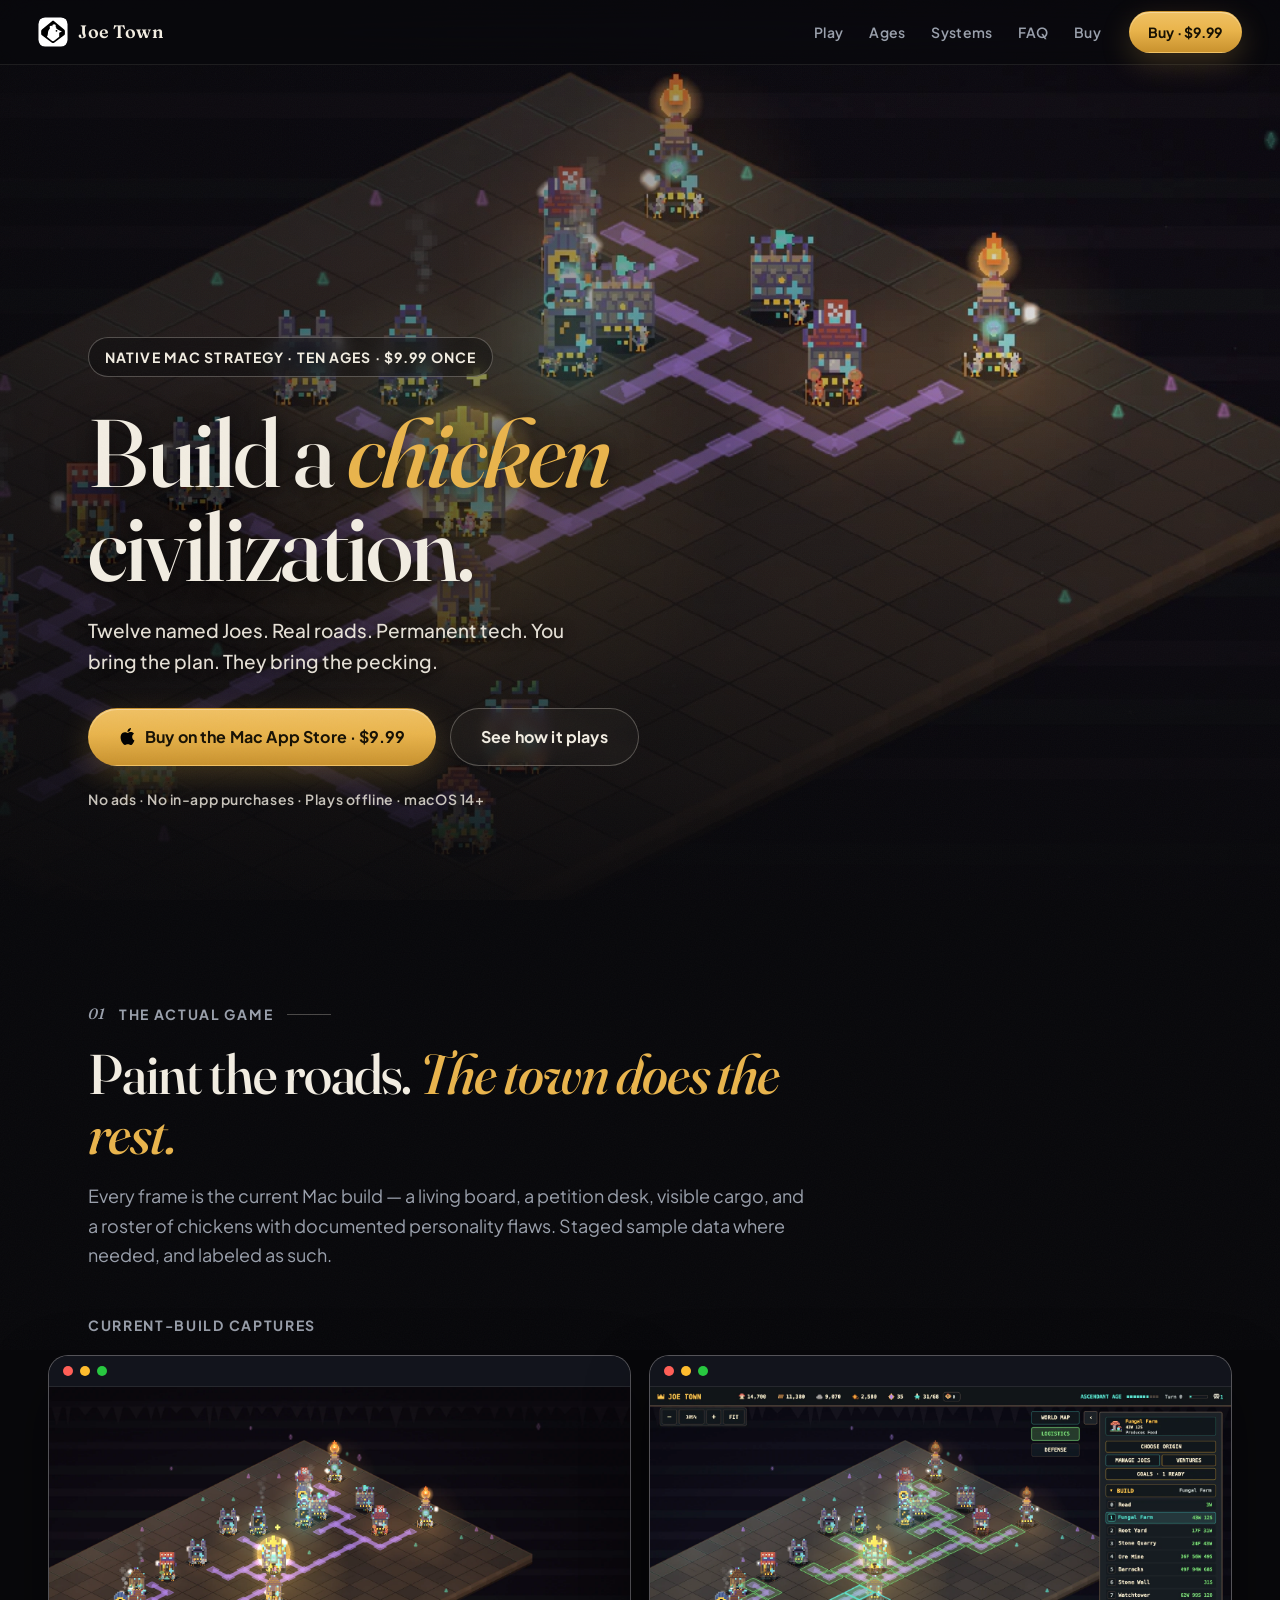
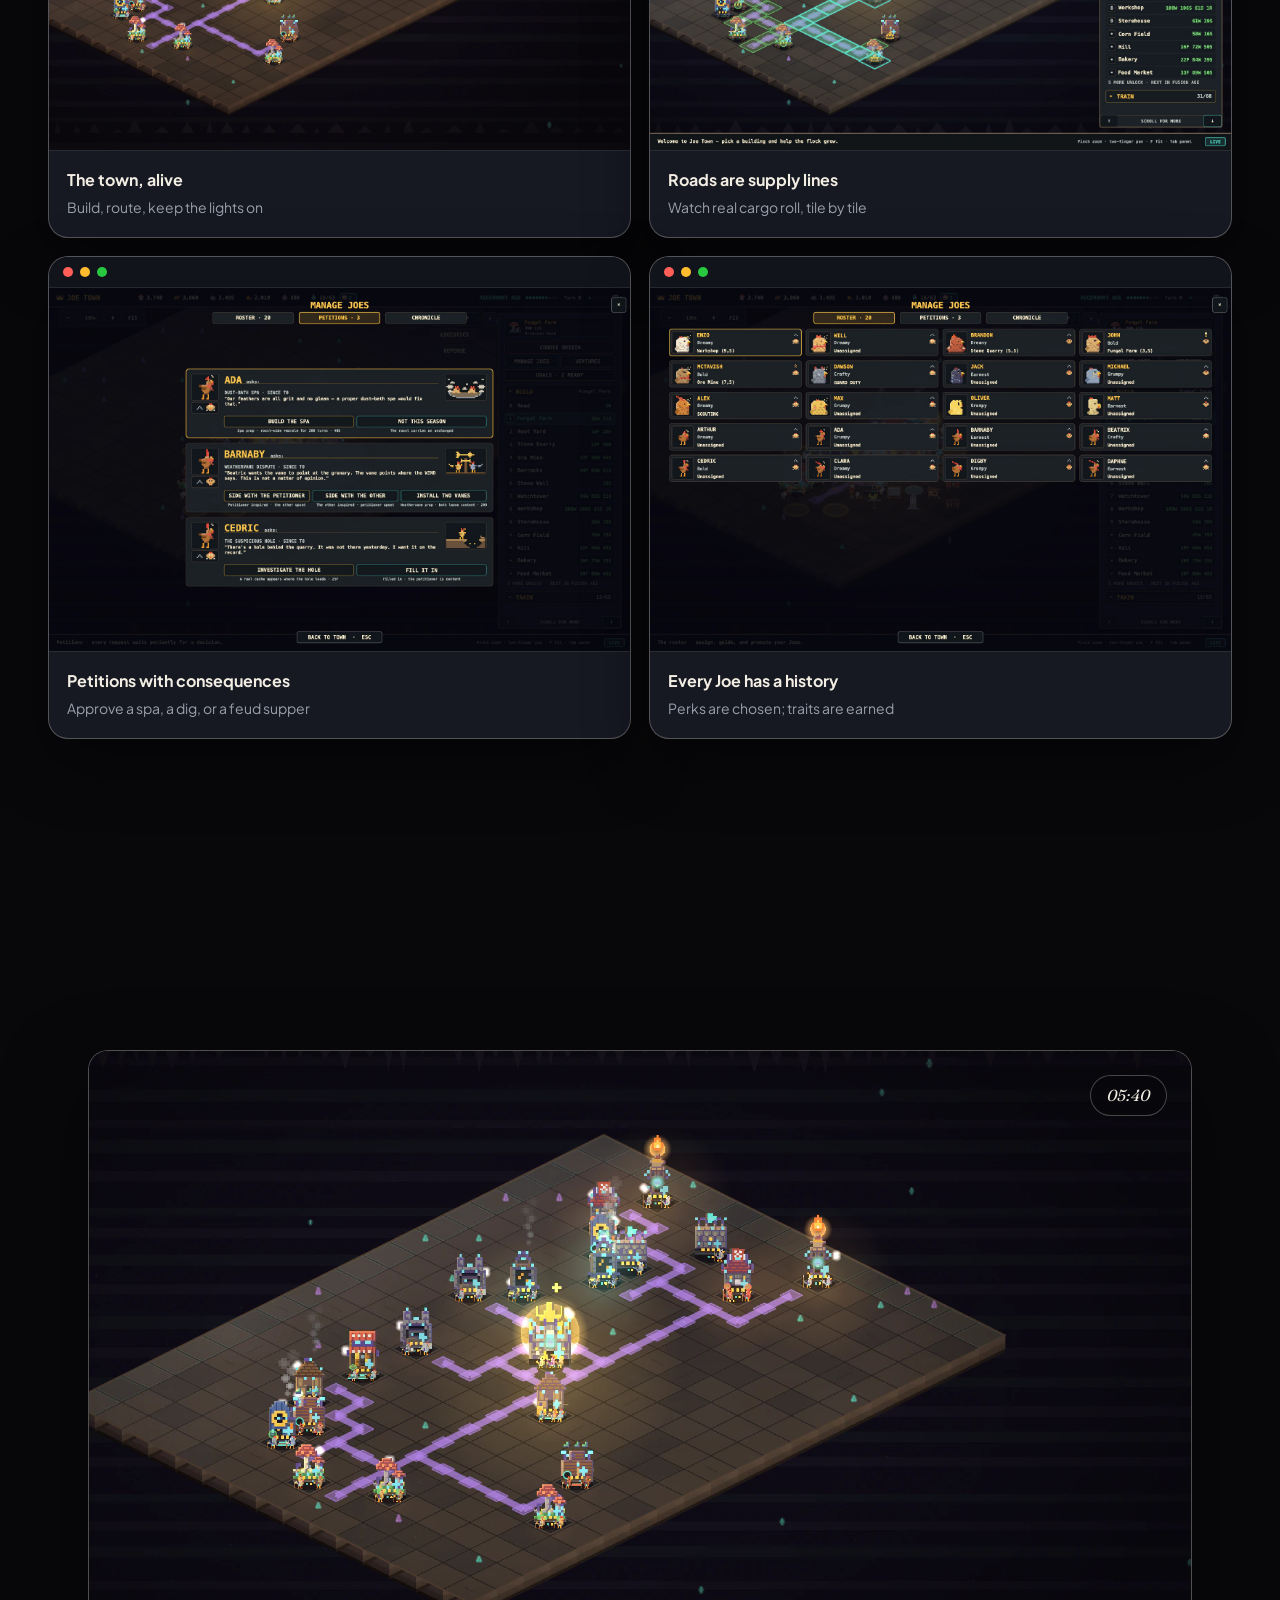
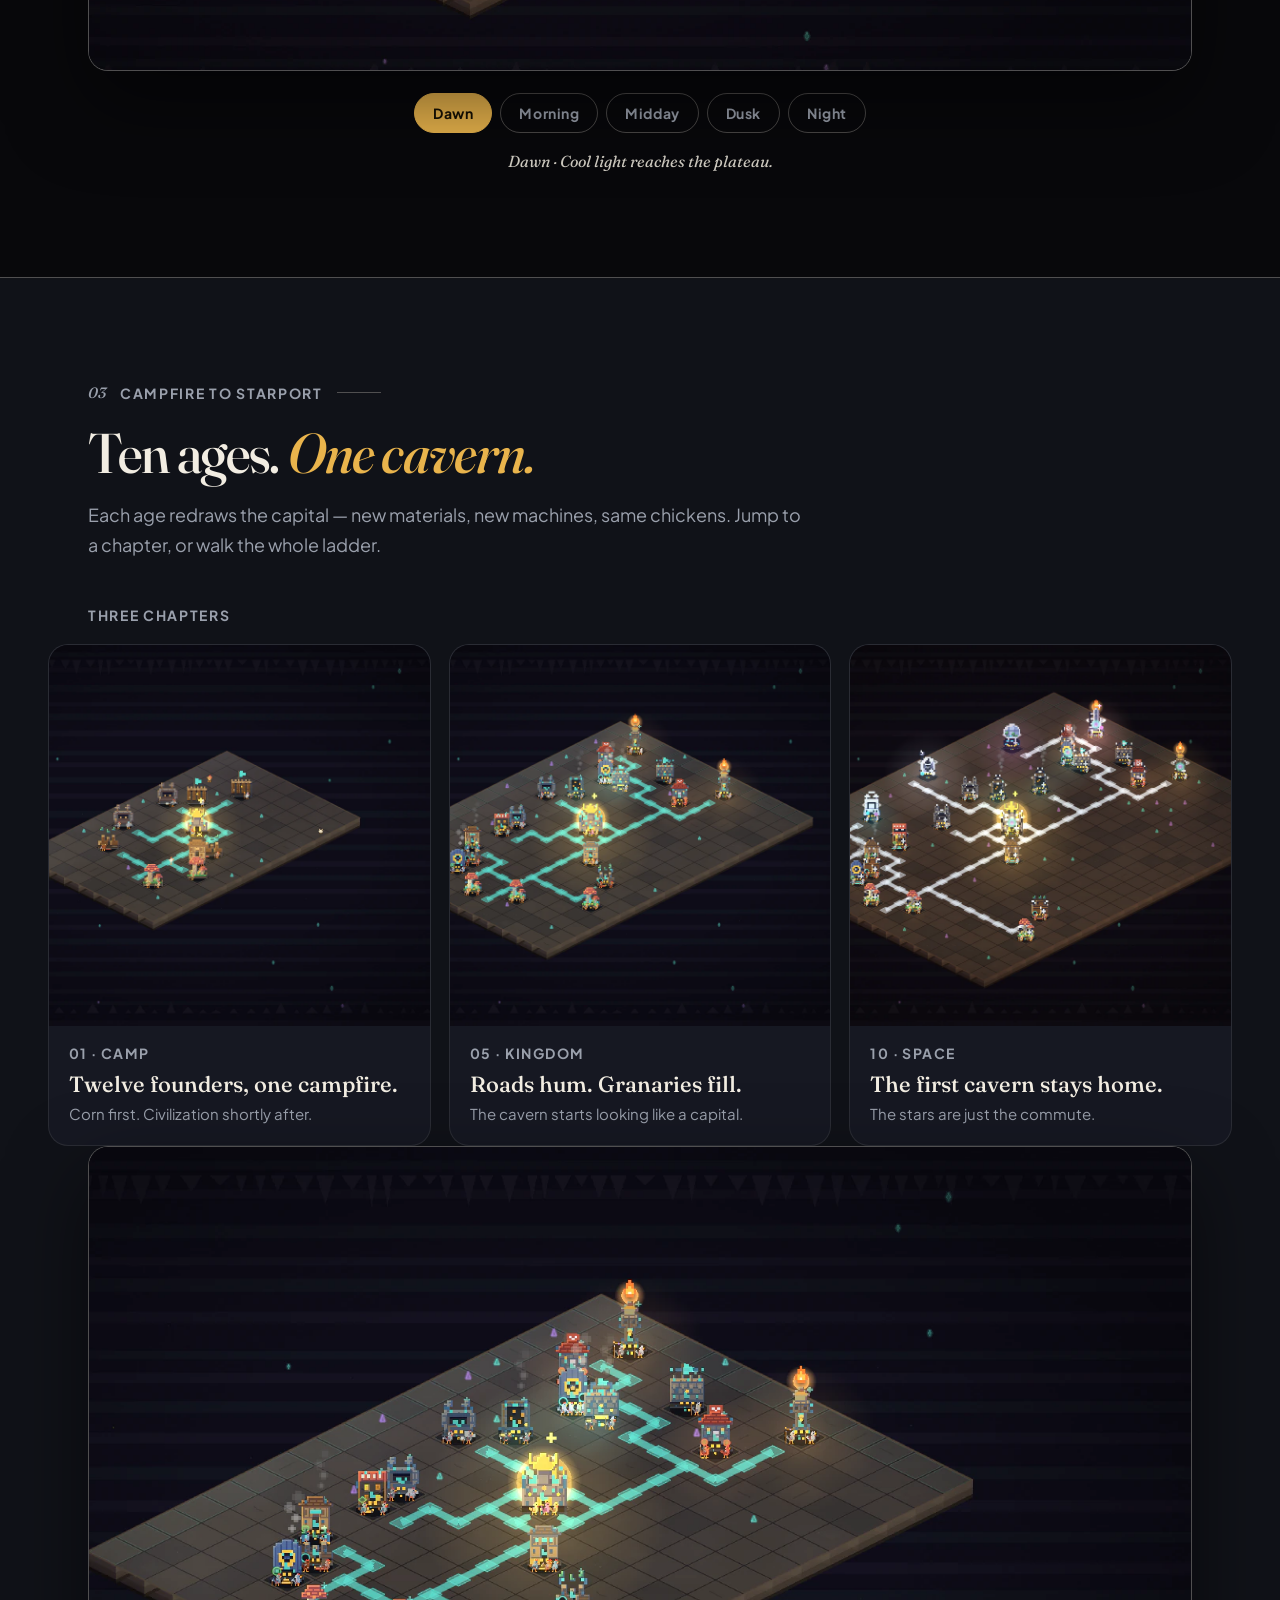
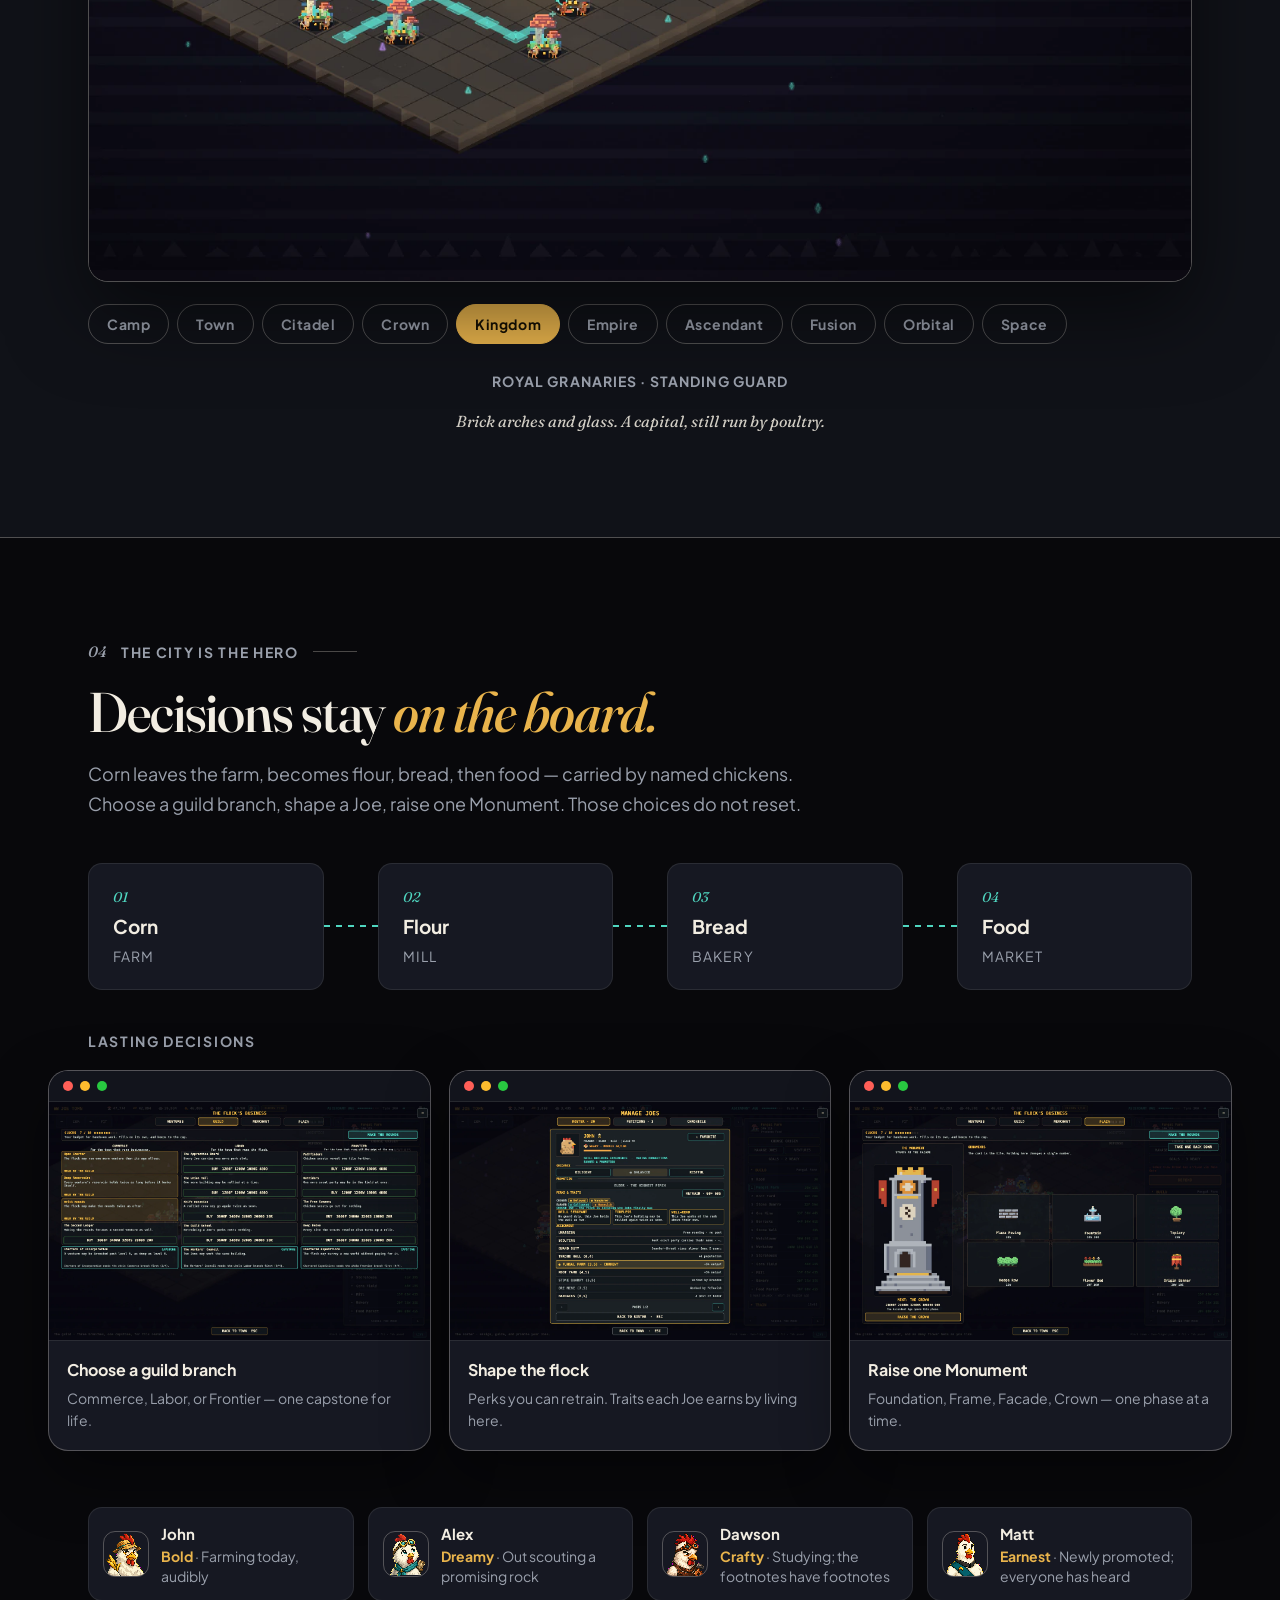
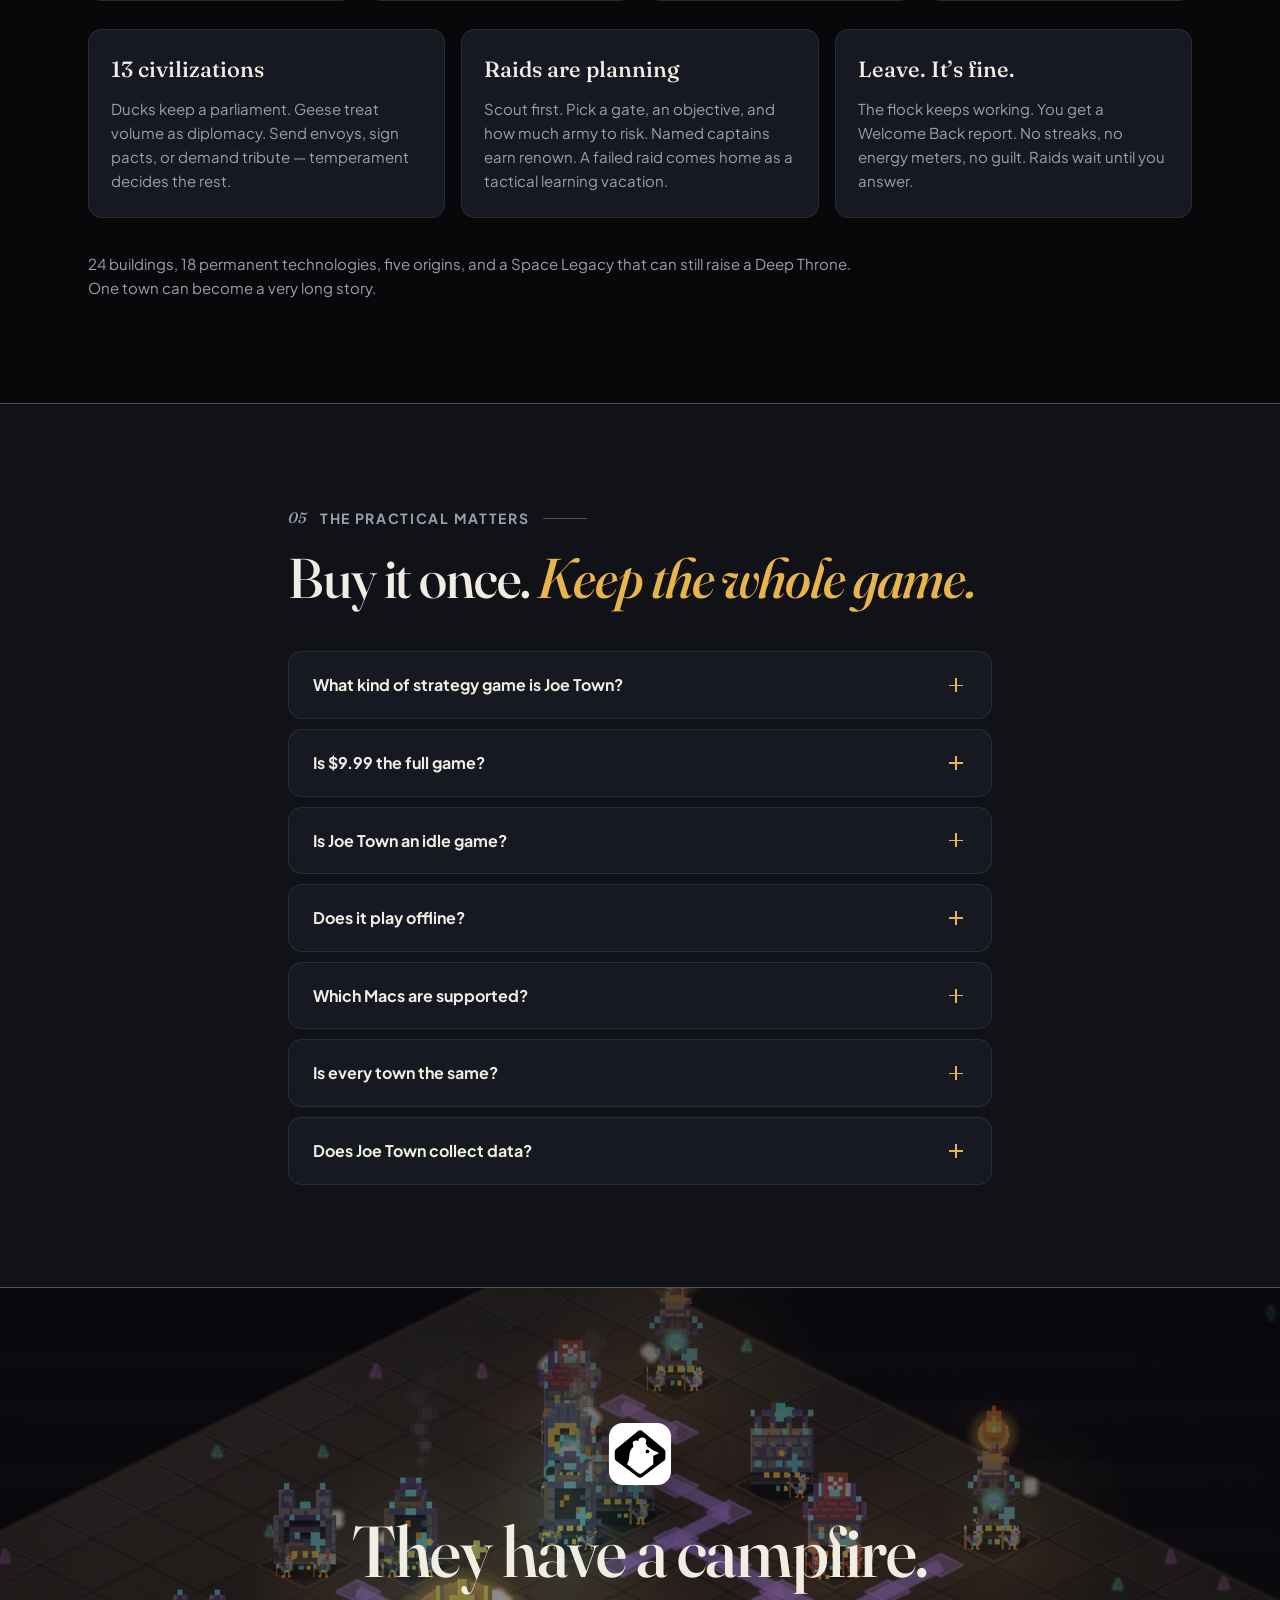
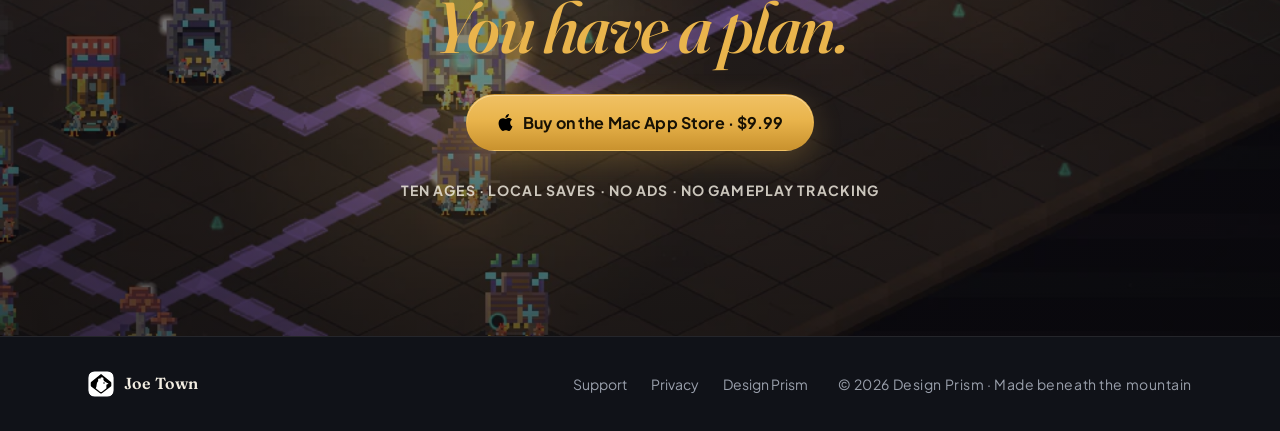
==== commit 2348e923: "Shorten the Joe Town site into a five-chapter purchase path Rebuild the homepage around play, ages, " ====
--- a/index.html
+++ b/index.html
@@ -4,7 +4,7 @@
   <meta charset="UTF-8">
   <meta name="viewport" content="width=device-width, initial-scale=1.0, viewport-fit=cover">
   <title>Joe Town — Chicken Civilization Strategy for Mac</title>
-  <meta name="description" content="A strategy game where twelve named chickens build a civilization across ten ages — roads, petitions, permanent tech, raids, and a space program. Native Mac. $9.99 once.">
+  <meta name="description" content="A native Mac strategy city-builder. Twelve named chickens, ten ages, real supply chains, and permanent tech choices. $9.99 once. Plays offline.">
   <link rel="canonical" href="https://gojoetown.com/">
   <meta name="theme-color" content="#070708">
   <meta name="apple-mobile-web-app-title" content="Joe Town">
@@ -21,8 +21,8 @@
   <meta property="og:type" content="website">
   <meta property="og:locale" content="en_US">
   <meta property="og:site_name" content="Joe Town">
-  <meta property="og:title" content="Joe Town — Civilization, but everyone's a chicken.">
-  <meta property="og:description" content="Ten ages, named Joes, physical supply chains, and a suggestion box with legal standing. Native Mac strategy, $9.99 once.">
+  <meta property="og:title" content="Joe Town — Build a chicken civilization.">
+  <meta property="og:description" content="Twelve named Joes. Ten ages. Real roads. Native Mac strategy, $9.99 once.">
   <meta property="og:url" content="https://gojoetown.com/">
   <meta property="og:image" content="https://gojoetown.com/images/og-light-update-2026.png">
   <meta property="og:image:secure_url" content="https://gojoetown.com/images/og-light-update-2026.png">
@@ -31,8 +31,8 @@
   <meta property="og:image:height" content="630">
   <meta property="og:image:alt" content="A living Joe Town glowing beneath the cavern at dusk.">
   <meta name="twitter:card" content="summary_large_image">
-  <meta name="twitter:title" content="Joe Town — Civilization, but everyone's a chicken.">
-  <meta name="twitter:description" content="Ten ages, named Joes, physical supply chains, and a suggestion box with legal standing. Native Mac strategy, $9.99 once.">
+  <meta name="twitter:title" content="Joe Town — Build a chicken civilization.">
+  <meta name="twitter:description" content="Twelve named Joes. Ten ages. Real roads. Native Mac strategy, $9.99 once.">
   <meta name="twitter:image" content="https://gojoetown.com/images/og-light-update-2026.png">
   <meta name="twitter:image:alt" content="A living Joe Town glowing beneath the cavern at dusk.">
 
@@ -44,17 +44,17 @@
 
   <link rel="preconnect" href="https://fonts.googleapis.com">
   <link rel="preconnect" href="https://fonts.gstatic.com" crossorigin>
-  <link href="https://fonts.googleapis.com/css2?family=Fraunces:ital,opsz,wght@0,9..144,300..800;1,9..144,300..800&amp;family=Plus+Jakarta+Sans:wght@400..800&amp;display=swap" rel="stylesheet">
-  <link rel="preload" as="image" href="images/hero-light-update-1920.webp?v=20260810-redesign" media="(min-width: 781px)" fetchpriority="high">
-  <link rel="preload" as="image" href="images/hero-light-update-960.webp?v=20260810-redesign" media="(max-width: 780px)" fetchpriority="high">
-  <link rel="stylesheet" href="css/style.css?v=20260810-redesign">
+  <link href="https://fonts.googleapis.com/css2?family=Fraunces:ital,opsz,wght@0,9..144,500;0,9..144,600;1,9..144,500;1,9..144,600&amp;family=Plus+Jakarta+Sans:wght@400;500;600;700&amp;display=swap" rel="stylesheet">
+  <link rel="preload" as="image" href="images/hero-light-update-1920.webp?v=20260814-conversion" media="(min-width: 781px)" fetchpriority="high">
+  <link rel="preload" as="image" href="images/hero-light-update-960.webp?v=20260814-conversion" media="(max-width: 780px)" fetchpriority="high">
+  <link rel="stylesheet" href="css/style.css?v=20260814-conversion">
 
   <script type="application/ld+json">
   {
     "@context": "https://schema.org",
     "@type": "VideoGame",
     "name": "Joe Town",
-    "description": "A strategy game where twelve named chickens build a civilization across ten ages with physical supply chains, permanent technology choices, petitions, raids, and a space program.",
+    "description": "A native Mac strategy city-builder where twelve named chickens build a civilization across ten ages with physical supply chains, permanent technology choices, petitions, raids, and a space program.",
     "operatingSystem": "macOS 14 or later",
     "applicationCategory": "GameApplication",
     "genre": ["Strategy", "Simulation"],
@@ -92,7 +92,6 @@
   <div class="grain" aria-hidden="true"></div>
   <div class="scroll-progress" aria-hidden="true"><span id="scrollProgress"></span></div>
 
-  <!-- ============ NAV ============ -->
   <header class="nav" id="top">
     <div class="nav-inner">
       <a class="brand" href="#top" aria-label="Joe Town home">
@@ -100,10 +99,10 @@
         <span class="brand-name">Joe Town</span>
       </a>
       <nav class="nav-links" aria-label="Primary">
-        <a href="#gameplay">Gameplay</a>
+        <a href="#play">Play</a>
         <a href="#ages">Ages</a>
-        <a href="#joes">Joes</a>
-        <a href="#world">World</a>
+        <a href="#systems">Systems</a>
+        <a href="#faq">FAQ</a>
         <a href="#buy">Buy</a>
       </nav>
       <div class="nav-cta">
@@ -119,10 +118,10 @@
 
   <div class="mobile-menu" id="mobileMenu" hidden>
     <nav aria-label="Mobile">
-      <a href="#gameplay">Gameplay</a>
+      <a href="#play">Play</a>
       <a href="#ages">Ages</a>
-      <a href="#joes">Joes</a>
-      <a href="#world">World</a>
+      <a href="#systems">Systems</a>
+      <a href="#faq">FAQ</a>
       <a href="#buy">Buy</a>
     </nav>
     <a class="btn btn-gold" href="https://apps.apple.com/app/id6790244910" target="_blank" rel="noopener">Buy on the Mac App Store · $9.99</a>
@@ -130,310 +129,207 @@
 
   <main id="main">
 
-    <!-- ============ HERO ============ -->
-    <section class="hero" aria-label="Joe Town — the Light Update">
+    <section class="hero" aria-label="Joe Town">
       <picture class="hero-media">
-        <source media="(max-width: 780px)" srcset="images/hero-light-update-960.webp?v=20260810-redesign" width="960" height="1200">
-        <img src="images/hero-light-update-1920.webp?v=20260810-redesign" alt="A Joe Town plateau at dusk, warm windows glowing across layered stone" width="1920" height="1080" fetchpriority="high">
+        <source media="(max-width: 780px)" srcset="images/hero-light-update-960.webp?v=20260814-conversion" width="960" height="1200">
+        <img src="images/hero-light-update-1920.webp?v=20260814-conversion" alt="A Joe Town plateau at dusk, warm windows glowing across layered stone" width="1920" height="1080" fetchpriority="high">
       </picture>
       <div class="hero-scrim" aria-hidden="true"></div>
 
       <div class="hero-content">
-        <p class="hero-eyebrow reveal">
-          <span class="pulse-dot" aria-hidden="true"></span>
-          The Light Update · Native Mac · Ten ages
-        </p>
+        <p class="hero-eyebrow reveal">Native Mac strategy · Ten ages · $9.99 once</p>
         <h1 class="hero-title reveal" style="--d:.08s">
-          Civilization, but<br><em>everyone's a chicken.</em>
+          Build a <em>chicken</em><br> civilization.
         </h1>
         <p class="hero-sub reveal" style="--d:.16s">
-          Joe Town is a strategy city-builder where twelve named chickens found an empire: real supply chains, permanent tech choices, nosy neighbors, and eventually a space program. You bring the plan. They bring the pecking.
+          Twelve named Joes. Real roads. Permanent tech. You bring the plan. They bring the pecking.
         </p>
         <div class="hero-actions reveal" style="--d:.24s" id="heroActions">
           <a class="btn btn-gold btn-lg" href="https://apps.apple.com/app/id6790244910" target="_blank" rel="noopener">
             <img src="images/apple-mark.svg" alt="" width="17" height="20">
             Buy on the Mac App Store · $9.99
           </a>
-          <a class="btn btn-ghost btn-lg" href="#gameplay">See the actual gameplay</a>
+          <a class="btn btn-ghost btn-lg" href="#play">See how it plays</a>
         </div>
         <p class="hero-trust reveal" style="--d:.32s">
-          $9.99 once · No ads · No in-app purchases · Plays offline
+          No ads · No in-app purchases · Plays offline · macOS 14+
         </p>
       </div>
-
-      <a class="hero-scroll" href="#hour" aria-label="Scroll to the hour section">
-        <span class="hero-scroll-line" aria-hidden="true"></span>
-      </a>
     </section>
 
-    <!-- ============ TICKER ============ -->
-    <div class="ticker" aria-hidden="true">
-      <div class="ticker-track">
-        <span>Ten ages</span><i>✦</i><span>Named Joes</span><i>✦</i><span>13 civilizations</span><i>✦</i><span>24 buildings</span><i>✦</i><span>18 technologies</span><i>✦</i><span>One purchase</span><i>✦</i><span>Plays offline</span><i>✦</i><span>Chickens</span><i>✦</i>
-        <span>Ten ages</span><i>✦</i><span>Named Joes</span><i>✦</i><span>13 civilizations</span><i>✦</i><span>24 buildings</span><i>✦</i><span>18 technologies</span><i>✦</i><span>One purchase</span><i>✦</i><span>Plays offline</span><i>✦</i><span>Chickens</span><i>✦</i>
-      </div>
-    </div>
-
-    <!-- ============ THE HOUR ============ -->
-    <section class="section" id="hour">
+    <section class="section" id="play">
       <div class="container">
         <header class="sec-head reveal">
-          <p class="sec-eyebrow"><span class="sec-index">01</span> Same town · five hours</p>
-          <h2 class="sec-title">The town runs on <em>its own clock.</em></h2>
-          <p class="sec-sub">Light crosses the plateau in real time — dawn cools the stone, dusk warms the windows, and a saved town reloads at the exact hour you left it. We built a working day-night cycle for poultry. It felt necessary.</p>
+          <p class="sec-eyebrow"><span class="sec-index">01</span> The actual game</p>
+          <h2 class="sec-title">Paint the roads. <em>The town does the rest.</em></h2>
+          <p class="sec-sub">Every frame is the current Mac build — a living board, a petition desk, visible cargo, and a roster of chickens with documented personality flaws. Staged sample data where needed, and labeled as such.</p>
         </header>
       </div>
 
-      <div class="hour-stage reveal" data-reveal>
-        <div class="hour-frames" id="hourFrames">
-          <img class="hour-frame is-active" data-hour="dawn" src="images/hour-dawn.webp?v=20260810-redesign" alt="The Joe Town plateau at dawn, cool directional light" width="1600" height="900" loading="lazy">
-          <img class="hour-frame" data-hour="morning" src="images/hour-morning.webp?v=20260810-redesign" alt="The same plateau in morning light" width="1600" height="900" loading="lazy">
-          <img class="hour-frame" data-hour="midday" src="images/hour-midday.webp?v=20260810-redesign" alt="The same plateau at midday" width="1600" height="900" loading="lazy">
-          <img class="hour-frame" data-hour="dusk" src="images/hour-dusk.webp?v=20260810-redesign" alt="The same plateau at dusk, windows warming" width="1600" height="900" loading="lazy">
-          <img class="hour-frame" data-hour="night" src="images/hour-night.webp?v=20260810-redesign" alt="The same plateau at night, windows glowing" width="1600" height="900" loading="lazy">
-        </div>
-        <div class="hour-clock" aria-hidden="true"><span id="hourClock">05:40</span></div>
-      </div>
-
-      <div class="container">
-        <div class="hour-controls reveal" role="tablist" aria-label="Choose an hour of the town’s day">
-          <button class="hour-tab is-active" role="tab" aria-selected="true" data-hour="dawn" id="hourTabDawn" tabindex="0">Dawn</button>
-          <button class="hour-tab" role="tab" aria-selected="false" data-hour="morning" id="hourTabMorning" tabindex="-1">Morning</button>
-          <button class="hour-tab" role="tab" aria-selected="false" data-hour="midday" id="hourTabMidday" tabindex="-1">Midday</button>
-          <button class="hour-tab" role="tab" aria-selected="false" data-hour="dusk" id="hourTabDusk" tabindex="-1">Dusk</button>
-          <button class="hour-tab" role="tab" aria-selected="false" data-hour="night" id="hourTabNight" tabindex="-1">Night</button>
-        </div>
-        <p class="hour-caption" id="hourCaption" aria-live="polite">Dawn · Cool light reaches the plateau.</p>
+      <div class="rail-wrap">
+        <div class="container rail-head-row">
+          <p class="rail-label reveal">Current-build captures</p>
+          <div class="rail-nav reveal" data-rail-controls="playRail">
+            <span class="rail-counter" data-rail-counter>1 / 4</span>
+            <button class="rail-btn" data-rail-prev aria-label="Previous capture">←</button>
+            <button class="rail-btn" data-rail-next aria-label="Next capture">→</button>
+          </div>
+        </div>
+        <ul class="shot-rail" id="playRail" data-rail aria-label="Joe Town gameplay captures">
+          <li>
+            <figure class="mac-window" data-lightbox>
+              <div class="mac-bar" aria-hidden="true"><i></i><i></i><i></i></div>
+              <img src="images/gameplay-town.webp?v=20260814-conversion" alt="A living Joe Town board with buildings, roads, and working production" width="1600" height="1000" loading="lazy">
+              <figcaption><strong>The town, alive</strong><span>Build, route, keep the lights on</span></figcaption>
+            </figure>
+          </li>
+          <li>
+            <figure class="mac-window" data-lightbox>
+              <div class="mac-bar" aria-hidden="true"><i></i><i></i><i></i></div>
+              <img src="images/system-logistics-2026.webp?v=20260814-conversion" alt="The logistics overlay tracing supplied roads between working buildings" width="1600" height="1000" loading="lazy">
+              <figcaption><strong>Roads are supply lines</strong><span>Watch real cargo roll, tile by tile</span></figcaption>
+            </figure>
+          </li>
+          <li>
+            <figure class="mac-window" data-lightbox>
+              <div class="mac-bar" aria-hidden="true"><i></i><i></i><i></i></div>
+              <img src="images/gameplay-petitions.webp?v=20260814-conversion" alt="The petitions panel, where the flock puts requests in writing" width="1600" height="1000" loading="lazy">
+              <figcaption><strong>Petitions with consequences</strong><span>Approve a spa, a dig, or a feud supper</span></figcaption>
+            </figure>
+          </li>
+          <li>
+            <figure class="mac-window" data-lightbox>
+              <div class="mac-bar" aria-hidden="true"><i></i><i></i><i></i></div>
+              <img src="images/gameplay-joes.webp?v=20260814-conversion" alt="The Joe roster, where every Joe has a history" width="1600" height="1000" loading="lazy">
+              <figcaption><strong>Every Joe has a history</strong><span>Perks are chosen; traits are earned</span></figcaption>
+            </figure>
+          </li>
+        </ul>
+      </div>
+
+      <div class="container hour-block" id="hour">
+        <header class="sec-head reveal">
+          <p class="sec-eyebrow"><span class="sec-index">02</span> Same town · five hours</p>
+          <h2 class="sec-title">It keeps its <em>own clock.</em></h2>
+          <p class="sec-sub">Dawn cools the stone, dusk warms the windows, and a saved town reloads at the hour you left it. Watch the day turn, or pick a time.</p>
+        </header>
+
+        <figure class="board-stage reveal" data-lightbox-stage="hourFrames">
+          <div class="board-frames ratio-16x9" id="hourFrames">
+            <img class="board-frame is-active" data-hour="dawn" src="images/hour-dawn.webp?v=20260814-conversion" alt="The Joe Town plateau at dawn, cool directional light" width="1600" height="900" loading="lazy">
+            <img class="board-frame" data-hour="morning" src="images/hour-morning.webp?v=20260814-conversion" alt="The same plateau in morning light" width="1600" height="900" loading="lazy">
+            <img class="board-frame" data-hour="midday" src="images/hour-midday.webp?v=20260814-conversion" alt="The same plateau at midday" width="1600" height="900" loading="lazy">
+            <img class="board-frame" data-hour="dusk" src="images/hour-dusk.webp?v=20260814-conversion" alt="The same plateau at dusk, windows warming" width="1600" height="900" loading="lazy">
+            <img class="board-frame" data-hour="night" src="images/hour-night.webp?v=20260814-conversion" alt="The same plateau at night, windows glowing" width="1600" height="900" loading="lazy">
+          </div>
+          <div class="board-clock" aria-hidden="true"><span id="hourClock">05:40</span></div>
+        </figure>
+
+        <div class="pill-row reveal" role="tablist" aria-label="Choose an hour of the town’s day" id="hourTabs">
+          <button class="pill is-active" role="tab" aria-selected="true" data-hour="dawn" id="hourTabDawn" tabindex="0">Dawn</button>
+          <button class="pill" role="tab" aria-selected="false" data-hour="morning" id="hourTabMorning" tabindex="-1">Morning</button>
+          <button class="pill" role="tab" aria-selected="false" data-hour="midday" id="hourTabMidday" tabindex="-1">Midday</button>
+          <button class="pill" role="tab" aria-selected="false" data-hour="dusk" id="hourTabDusk" tabindex="-1">Dusk</button>
+          <button class="pill" role="tab" aria-selected="false" data-hour="night" id="hourTabNight" tabindex="-1">Night</button>
+        </div>
+        <p class="board-caption" id="hourCaption" aria-live="polite">Dawn · Cool light reaches the plateau.</p>
       </div>
     </section>
 
-    <!-- ============ GAMEPLAY GALLERY ============ -->
-    <section class="section section-alt" id="gameplay">
+    <section class="section section-alt" id="ages">
       <div class="container">
         <header class="sec-head reveal">
-          <p class="sec-eyebrow"><span class="sec-index">02</span> Inside the latest build</p>
-          <h2 class="sec-title">This is the game. <em>No concept-art bluffing.</em></h2>
-          <p class="sec-sub">Every frame below is the current Mac build: the living town, the petition desk, twelve ventures, the world past the fog, and a roster of chickens with documented personality flaws. Staged sample data where needed — and it says so on the label.</p>
+          <p class="sec-eyebrow"><span class="sec-index">03</span> Campfire to starport</p>
+          <h2 class="sec-title">Ten ages. <em>One cavern.</em></h2>
+          <p class="sec-sub">Each age redraws the capital — new materials, new machines, same chickens. Jump to a chapter, or walk the whole ladder.</p>
         </header>
-
-        <div class="bento">
-          <figure class="bento-card bento-wide reveal" data-lightbox>
-            <img src="images/gameplay-town.webp?v=20260810-redesign" alt="A living Joe Town board with buildings, roads, and working production" width="1600" height="1000" loading="lazy">
-            <figcaption><strong>The town, alive</strong><span>Build, route, keep the lights on</span></figcaption>
-          </figure>
-          <figure class="bento-card reveal" style="--d:.06s" data-lightbox>
-            <img src="images/gameplay-petitions.webp?v=20260810-redesign" alt="The petitions panel, where the flock puts requests in writing" width="1600" height="1000" loading="lazy">
-            <figcaption><strong>Petitions with consequences</strong><span>The flock puts it in writing</span></figcaption>
-          </figure>
-          <figure class="bento-card reveal" style="--d:.12s" data-lightbox>
-            <img src="images/gameplay-ventures.webp?v=20260810-redesign" alt="The ventures screen showing the coopconomy" width="1600" height="1000" loading="lazy">
-            <figcaption><strong>The coopconomy</strong><span>Twelve ventures, one proud egg</span></figcaption>
-          </figure>
-          <figure class="bento-card reveal" style="--d:.06s" data-lightbox>
-            <img src="images/gameplay-world.webp?v=20260810-redesign" alt="The world map beyond the cavern" width="1600" height="1000" loading="lazy" class="img-calm">
-            <figcaption><strong>Beyond the cavern</strong><span>Scout what waits past the fog</span></figcaption>
-          </figure>
-          <figure class="bento-card reveal" style="--d:.12s" data-lightbox>
-            <img src="images/gameplay-diplomacy.webp?v=20260810-redesign" alt="Diplomacy with another animal civilization" width="1600" height="1000" loading="lazy">
-            <figcaption><strong>Talk before the honking starts</strong><span>Trade, charm, or make demands</span></figcaption>
-          </figure>
-          <figure class="bento-card bento-full reveal" style="--d:.18s" data-lightbox>
-            <img src="images/gameplay-joes.webp?v=20260810-redesign" alt="The Joe roster, where every Joe has a history" width="1600" height="1000" loading="lazy">
-            <figcaption><strong>Every Joe has a history</strong><span>Perks are chosen; traits are earned</span></figcaption>
-          </figure>
-        </div>
-        <p class="fine-note reveal">Select any frame to inspect it full size.</p>
+      </div>
+
+      <div class="rail-wrap">
+        <div class="container rail-head-row">
+          <p class="rail-label reveal">Three chapters</p>
+          <div class="rail-nav reveal" data-rail-controls="eraRail">
+            <span class="rail-counter" data-rail-counter>1 / 3</span>
+            <button class="rail-btn" data-rail-prev aria-label="Previous chapter">←</button>
+            <button class="rail-btn" data-rail-next aria-label="Next chapter">→</button>
+          </div>
+        </div>
+        <ul class="era-rail" id="eraRail" data-rail aria-label="Camp, Kingdom, and Space">
+          <li>
+            <button class="era-card" type="button" data-jump-age="camp">
+              <picture>
+                <source media="(max-width: 780px)" srcset="images/journey-camp-wide.webp?v=20260814-conversion" width="1200" height="800">
+                <img src="images/journey-camp-square.webp?v=20260814-conversion" alt="An early settlement with a founding hall, farm, and short road" width="960" height="960" loading="lazy">
+              </picture>
+              <span class="era-kicker">01 · Camp</span>
+              <strong>Twelve founders, one campfire.</strong>
+              <span>Corn first. Civilization shortly after.</span>
+            </button>
+          </li>
+          <li>
+            <button class="era-card" type="button" data-jump-age="kingdom">
+              <picture>
+                <source media="(max-width: 780px)" srcset="images/journey-town-wide.webp?v=20260814-conversion" width="1200" height="800">
+                <img src="images/journey-town-square.webp?v=20260814-conversion" alt="A Kingdom-age town linked by glowing roads" width="960" height="960" loading="lazy">
+              </picture>
+              <span class="era-kicker">05 · Kingdom</span>
+              <strong>Roads hum. Granaries fill.</strong>
+              <span>The cavern starts looking like a capital.</span>
+            </button>
+          </li>
+          <li>
+            <button class="era-card" type="button" data-jump-age="space">
+              <picture>
+                <source media="(max-width: 780px)" srcset="images/journey-space-wide.webp?v=20260814-conversion" width="1200" height="800">
+                <img src="images/journey-space-square.webp?v=20260814-conversion" alt="A Space Age town with a starport and luminous towers" width="960" height="960" loading="lazy">
+              </picture>
+              <span class="era-kicker">10 · Space</span>
+              <strong>The first cavern stays home.</strong>
+              <span>The stars are just the commute.</span>
+            </button>
+          </li>
+        </ul>
+      </div>
+
+      <div class="container">
+        <figure class="board-stage reveal" data-lightbox-stage="ageFrames">
+          <div class="board-frames ratio-3x2" id="ageFrames">
+            <img class="board-frame" data-age="camp" src="images/age-1.webp?v=20260814-conversion" alt="A Camp Age settlement around its first buildings" width="1400" height="933" loading="lazy">
+            <img class="board-frame" data-age="town" src="images/age-2.webp?v=20260814-conversion" alt="A Town Age settlement with early roads and workshops" width="1400" height="933" loading="lazy">
+            <img class="board-frame" data-age="citadel" src="images/age-3.webp?v=20260814-conversion" alt="A fortified Citadel Age town with walls and watchtowers" width="1400" height="933" loading="lazy">
+            <img class="board-frame" data-age="crown" src="images/age-4.webp?v=20260814-conversion" alt="A Crown Age town with banners and richer rooftops" width="1400" height="933" loading="lazy">
+            <img class="board-frame is-active" data-age="kingdom" src="images/age-5.webp?v=20260814-conversion" alt="A Kingdom Age capital with arches and granaries" width="1400" height="933">
+            <img class="board-frame" data-age="empire" src="images/age-6.webp?v=20260814-conversion" alt="An Empire Age town of steel, rivets, and clockwork" width="1400" height="933" loading="lazy">
+            <img class="board-frame" data-age="ascendant" src="images/age-7.webp?v=20260814-conversion" alt="An Ascendant Age town of obsidian and radiant crystal" width="1400" height="933" loading="lazy">
+            <img class="board-frame" data-age="fusion" src="images/age-8.webp?v=20260814-conversion" alt="A Fusion Age town glowing around its reactor" width="1400" height="933" loading="lazy">
+            <img class="board-frame" data-age="orbital" src="images/age-9.webp?v=20260814-conversion" alt="An Orbital Age town building the infrastructure to reach orbit" width="1400" height="933" loading="lazy">
+            <img class="board-frame" data-age="space" src="images/age-10.webp?v=20260814-conversion" alt="A Space Age town of luminous towers" width="1400" height="933" loading="lazy">
+          </div>
+        </figure>
+
+        <div class="pill-row pill-scroll reveal" role="tablist" aria-label="The ten ages of Joe Town" id="ageTabs">
+          <button class="pill" role="tab" aria-selected="false" data-age="camp" id="ageTabCamp" tabindex="-1">Camp</button>
+          <button class="pill" role="tab" aria-selected="false" data-age="town" id="ageTabTown" tabindex="-1">Town</button>
+          <button class="pill" role="tab" aria-selected="false" data-age="citadel" id="ageTabCitadel" tabindex="-1">Citadel</button>
+          <button class="pill" role="tab" aria-selected="false" data-age="crown" id="ageTabCrown" tabindex="-1">Crown</button>
+          <button class="pill is-active" role="tab" aria-selected="true" data-age="kingdom" id="ageTabKingdom" tabindex="0">Kingdom</button>
+          <button class="pill" role="tab" aria-selected="false" data-age="empire" id="ageTabEmpire" tabindex="-1">Empire</button>
+          <button class="pill" role="tab" aria-selected="false" data-age="ascendant" id="ageTabAscendant" tabindex="-1">Ascendant</button>
+          <button class="pill" role="tab" aria-selected="false" data-age="fusion" id="ageTabFusion" tabindex="-1">Fusion</button>
+          <button class="pill" role="tab" aria-selected="false" data-age="orbital" id="ageTabOrbital" tabindex="-1">Orbital</button>
+          <button class="pill" role="tab" aria-selected="false" data-age="space" id="ageTabSpace" tabindex="-1">Space</button>
+        </div>
+        <p class="age-meta" id="ageMeta">Royal Granaries · Standing Guard</p>
+        <p class="board-caption" id="ageCaption" aria-live="polite">Brick arches and glass. A capital, still run by poultry.</p>
       </div>
     </section>
 
-    <!-- ============ JOURNEY ============ -->
-    <section class="section" id="journey">
-      <div class="container">
-        <header class="sec-head reveal">
-          <p class="sec-eyebrow"><span class="sec-index">03</span> Ten ages · one cavern</p>
-          <h2 class="sec-title">Campfire to starport, in ten<br class="br-desktop"> entirely reasonable steps.</h2>
-        </header>
-
-        <div class="journey-grid">
-          <article class="journey-card reveal">
-            <div class="journey-media">
-              <img src="images/journey-camp-wide.webp?v=20260810-redesign" alt="An early settlement with a founding hall, farm, and short road" width="1200" height="800" loading="lazy">
-              <img class="journey-icon" src="images/era-icon-camp.webp?v=20260810-redesign" alt="" width="576" height="576" loading="lazy">
-            </div>
-            <h3>Camp</h3>
-            <p>Twelve founders, one campfire, and a suggestion box that is technically a hole. Corn first. Civilization shortly after.</p>
-          </article>
-          <article class="journey-card reveal" style="--d:.08s">
-            <div class="journey-media">
-              <img src="images/journey-town-wide.webp?v=20260810-redesign" alt="A Kingdom-age town linked by glowing roads" width="1200" height="800" loading="lazy">
-              <img class="journey-icon" src="images/era-icon-kingdom.webp?v=20260810-redesign" alt="" width="576" height="576" loading="lazy">
-            </div>
-            <h3>Kingdom</h3>
-            <p>Roads hum, granaries fill, and a banquet is just snacks with witnesses. The cavern starts looking like a capital.</p>
-          </article>
-          <article class="journey-card reveal" style="--d:.16s">
-            <div class="journey-media">
-              <img src="images/journey-space-wide.webp?v=20260810-redesign" alt="A Space Age town with a starport and luminous towers" width="1200" height="800" loading="lazy">
-              <img class="journey-icon" src="images/era-icon-space.webp?v=20260810-redesign" alt="" width="576" height="576" loading="lazy">
-            </div>
-            <h3>Space</h3>
-            <p>Sixteen sunrises a day and the rooster has filed a grievance. The first cavern stays home — the stars are just the commute.</p>
-          </article>
-        </div>
-      </div>
-
-      <!-- Ten ages rail -->
-      <div class="rail-wrap" id="ages">
-        <div class="container rail-head-row">
-          <p class="rail-label reveal">Every age, captured in-game</p>
-          <div class="rail-nav reveal">
-            <span class="rail-counter" id="ageCounter" aria-hidden="true">1 / 10</span>
-            <button class="rail-btn" id="agePrev" aria-label="Previous age">←</button>
-            <button class="rail-btn" id="ageNext" aria-label="Next age">→</button>
-          </div>
-        </div>
-        <ul class="rail" id="ageRail" aria-label="The ten ages of Joe Town" tabindex="0">
-          <li class="age-card"><span class="age-num">01</span><img src="images/age-1.webp?v=20260810-redesign" alt="A Camp Age settlement around its first buildings" width="1400" height="933" loading="lazy"><h4>Camp</h4><p>Twelve chickens and a plan.</p></li>
-          <li class="age-card"><span class="age-num">02</span><img src="images/age-2.webp?v=20260810-redesign" alt="A Town Age settlement with early roads and workshops" width="1400" height="933" loading="lazy"><h4>Town</h4><p>The pothole has tenure and a name.</p></li>
-          <li class="age-card"><span class="age-num">03</span><img src="images/age-3.webp?v=20260810-redesign" alt="A fortified Citadel Age town with walls and watchtowers" width="1400" height="933" loading="lazy"><h4>Citadel</h4><p>The moat remains conceptually damp.</p></li>
-          <li class="age-card"><span class="age-num">04</span><img src="images/age-4.webp?v=20260810-redesign" alt="A Crown Age town with banners and richer rooftops" width="1400" height="933" loading="lazy"><h4>Crown</h4><p>Nobility is poultry with accessories.</p></li>
-          <li class="age-card"><span class="age-num">05</span><img src="images/age-5.webp?v=20260810-redesign" alt="A Kingdom Age capital with arches and granaries" width="1400" height="933" loading="lazy"><h4>Kingdom</h4><p>Granaries fit for royalty.</p></li>
-          <li class="age-card"><span class="age-num">06</span><img src="images/age-6.webp?v=20260810-redesign" alt="An Empire Age town of steel, rivets, and clockwork" width="1400" height="933" loading="lazy"><h4>Empire</h4><p>Goggles optional. Ambition mandatory.</p></li>
-          <li class="age-card"><span class="age-num">07</span><img src="images/age-7.webp?v=20260810-redesign" alt="An Ascendant Age town of obsidian and radiant crystal" width="1400" height="933" loading="lazy"><h4>Ascendant</h4><p>Worms reached enlightenment first. Typical.</p></li>
-          <li class="age-card"><span class="age-num">08</span><img src="images/age-8.webp?v=20260810-redesign" alt="A Fusion Age town glowing around its reactor" width="1400" height="933" loading="lazy"><h4>Fusion</h4><p>The corn near the core popped itself.</p></li>
-          <li class="age-card"><span class="age-num">09</span><img src="images/age-9.webp?v=20260810-redesign" alt="An Orbital Age town building the infrastructure to reach orbit" width="1400" height="933" loading="lazy"><h4>Orbital</h4><p>Zero-g roosting is technically hovering.</p></li>
-          <li class="age-card"><span class="age-num">10</span><img src="images/age-10.webp?v=20260810-redesign" alt="A Space Age town of luminous towers" width="1400" height="933" loading="lazy"><h4>Space</h4><p>Lore drop: the universe hatched from an egg.</p></li>
-        </ul>
-        <p class="rail-timeline" aria-hidden="true">Camp · Town · Citadel · Crown · Kingdom · Empire · Ascendant · Fusion · Orbital · Space</p>
-      </div>
-    </section>
-
-    <!-- ============ ORIGINS ============ -->
-    <section class="section section-alt" id="origins">
-      <div class="container">
-        <header class="sec-head reveal">
-          <p class="sec-eyebrow"><span class="sec-index">04</span> Five flocks, five paths</p>
-          <h2 class="sec-title">Pick an origin. <em>Own its consequences.</em></h2>
-        </header>
-
-        <figure class="keyart-banner reveal">
-          <img src="images/key-art-origins.webp?v=20260810-redesign" alt="Five chickens standing beneath five faction banners" width="1774" height="998" loading="lazy">
-          <figcaption class="keyart-label">Editorial key art · not gameplay</figcaption>
-        </figure>
-
-        <div class="origins-grid">
-          <article class="origin-card reveal" style="--origin:#d98f4f">
-            <h3>Talon Banner</h3>
-            <p class="origin-motto">“Peace through pecking order.”</p>
-            <p>The military option. Cheaper soldiers, richer raids, and diplomats famous for entering with a banner and leaving with the grain.</p>
-          </article>
-          <article class="origin-card reveal" style="--d:.06s;--origin:#9db4d6">
-            <h3>Moonmolt Covenant</h3>
-            <p class="origin-motto">“Read the omens in every molted feather.”</p>
-            <p>The mystics. They consult the moon before breakfast, and the moon has surprisingly firm opinions about zoning.</p>
-          </article>
-          <article class="origin-card reveal" style="--d:.12s;--origin:#6fd0c0">
-            <h3>Cogwing Guild</h3>
-            <p class="origin-motto">“Measure twice, cluck once.”</p>
-            <p>The engineers. Machines that run beautifully, provided nobody asks which gear is load-bearing.</p>
-          </article>
-          <article class="origin-card reveal" style="--d:.18s;--origin:#e8c05a">
-            <h3>Golden Peck Consortium</h3>
-            <p class="origin-motto">“Every sunrise is a market opening.”</p>
-            <p>The economists. They discovered grain left alone becomes more grain, and now they nap professionally. The ledger keeps counting.</p>
-          </article>
-          <article class="origin-card reveal" style="--d:.24s;--origin:#c3a4e2">
-            <h3>Featherlight Communion</h3>
-            <p class="origin-motto">“A calm roost weathers every storm.”</p>
-            <p>The pacifists. They hold that most wars end when somebody finally shares the snacks. Their enemies leave confused and faintly blessed.</p>
-          </article>
-        </div>
-        <p class="fine-note reveal">Each origin owns one core system and one unique building, and you choose once per town. The town spends the rest of history being that town — so choose like it's permanent, because it is.</p>
-      </div>
-    </section>
-
-    <!-- ============ JOES ============ -->
-    <section class="section" id="joes">
-      <div class="container">
-        <div class="split">
-          <div class="split-copy">
-            <header class="sec-head reveal">
-              <p class="sec-eyebrow"><span class="sec-index">05</span> The flock has names</p>
-              <h2 class="sec-title">The town grows. <em>So do its Joes.</em></h2>
-              <p class="sec-sub">John, Alex, Dawson, and Matt are four of the twelve founders. Assign them, promote them, watch them collect skills, friendships, moods, and grudges — no two saves agree on who ends up in charge.</p>
-            </header>
-            <ul class="check-list reveal">
-              <li><strong>Four ranks, honestly earned.</strong> Worker, Foreman, Steward, Elder — promotions are paid in corn and stone, and an Elder lifts the whole town.</li>
-              <li><strong>Perks are chosen. Traits are earned.</strong> You can respec what you picked for a Joe. You can never respec what they did.</li>
-              <li><strong>Moods with consequences.</strong> An Inspired Joe outworks a Weary one, and the ledger will happily show you the difference.</li>
-            </ul>
-            <div class="quote-box reveal">
-              <p id="flockQuote">“Our spreadsheet has feathers.”</p>
-              <button class="quote-pause" id="quotePause" aria-pressed="false">Pause Joe chatter</button>
-            </div>
-          </div>
-          <div class="split-media">
-            <figure class="portrait-frame reveal">
-              <img src="images/joe-builder-key-art.webp?v=20260810-redesign" alt="A Joe builder looking out over the cavern" width="1120" height="1400" loading="lazy">
-              <figcaption class="keyart-label">Editorial key art · not gameplay</figcaption>
-            </figure>
-            <div class="founders">
-              <div class="founder reveal"><img src="images/joe-avatar-john.webp?v=20260810-redesign" alt="John, a bold pixel-art chicken" width="256" height="256" loading="lazy"><h3>John</h3><p><strong>Bold</strong> · Farming today, audibly</p></div>
-              <div class="founder reveal" style="--d:.06s"><img src="images/joe-avatar-alex.webp?v=20260810-redesign" alt="Alex, a dreamy pixel-art chicken" width="256" height="256" loading="lazy"><h3>Alex</h3><p><strong>Dreamy</strong> · Out scouting a promising rock</p></div>
-              <div class="founder reveal" style="--d:.12s"><img src="images/joe-avatar-dawson.webp?v=20260810-redesign" alt="Dawson, a crafty pixel-art chicken" width="256" height="256" loading="lazy"><h3>Dawson</h3><p><strong>Crafty</strong> · Studying; the footnotes have footnotes</p></div>
-              <div class="founder reveal" style="--d:.18s"><img src="images/joe-avatar-matt.webp?v=20260810-redesign" alt="Matt, an earnest pixel-art chicken" width="256" height="256" loading="lazy"><h3>Matt</h3><p><strong>Earnest</strong> · Newly promoted; everyone has heard</p></div>
-            </div>
-          </div>
-        </div>
-      </div>
-    </section>
-
-    <!-- ============ PETITIONS ============ -->
-    <section class="section section-alt" id="petitions">
-      <div class="container">
-        <div class="sticky-split">
-          <div class="sticky-col">
-            <header class="sec-head reveal">
-              <p class="sec-eyebrow"><span class="sec-index">06</span> The suggestion box got an upgrade</p>
-              <h2 class="sec-title">The flock files <em>petitions.</em></h2>
-              <p class="sec-sub">Named Joes bring the town's business to your desk — specific, sincere, and slightly unhinged. Approve one and the town actually builds the spa, funds the dig, or settles the feud over a shared meal.</p>
-              <p class="sec-sub">Declining costs nothing. Joe Town never punishes you for saying "not yet." The chicken will simply remember.</p>
-            </header>
-            <figure class="portrait-frame reveal">
-              <img src="images/key-art-petition.webp?v=20260810-redesign" alt="A chicken presenting a glowing petition scroll from a stone podium" width="1000" height="1333" loading="lazy">
-              <figcaption class="keyart-label">Editorial key art · not gameplay</figcaption>
-            </figure>
-          </div>
-          <div class="scroll-col">
-            <blockquote class="petition reveal">
-              <p>“Six worms run the entire under-soil trade. We buy in now, or we buy in later at their price.”</p>
-              <cite>— the Worm Cartel</cite>
-            </blockquote>
-            <blockquote class="petition reveal">
-              <p>“There’s a hole behind the quarry. It was not there yesterday. I want it on the record.”</p>
-              <cite>— the Suspicious Hole</cite>
-            </blockquote>
-            <blockquote class="petition reveal">
-              <p>“The wind is right there, doing nothing at all. Let’s put it on the payroll.”</p>
-              <cite>— the Windmill Proposal</cite>
-            </blockquote>
-            <blockquote class="petition reveal">
-              <p>“Small wooden chickens, enormous wooden feelings. The roost is ready for a theatre.”</p>
-              <cite>— the Puppet Theatre</cite>
-            </blockquote>
-            <p class="fine-note reveal">26 petition archetypes — statues, spas, bell towers, libraries — and one Monument raised in four phases across the ages.</p>
-          </div>
-        </div>
-      </div>
-    </section>
-
-    <!-- ============ PRODUCTION / SYSTEMS ============ -->
     <section class="section" id="systems">
       <div class="container">
         <header class="sec-head reveal">
-          <p class="sec-eyebrow"><span class="sec-index">07</span> The city is the hero</p>
-          <h2 class="sec-title">Roads are supply lines, <em>not decoration.</em></h2>
-          <p class="sec-sub">Corn leaves the farm, becomes flour at the mill, bread at the bakery, food at the market — carried tile by tile by actual named chickens. When a route stalls, the Logistics view points at the exact tile where your empire is quietly failing.</p>
+          <p class="sec-eyebrow"><span class="sec-index">04</span> The city is the hero</p>
+          <h2 class="sec-title">Decisions stay <em>on the board.</em></h2>
+          <p class="sec-sub">Corn leaves the farm, becomes flour, bread, then food — carried by named chickens. Choose a guild branch, shape a Joe, raise one Monument. Those choices do not reset.</p>
         </header>
 
         <div class="chain reveal" role="group" aria-label="Production chain: corn becomes flour, flour becomes bread, bread becomes food">
@@ -445,229 +341,112 @@
           <div class="chain-link" aria-hidden="true"></div>
           <div class="chain-node"><span class="chain-step">04</span><strong>Food</strong><span>Market</span></div>
         </div>
-
-        <div class="systems-tabs reveal">
-          <div class="sys-tablist" role="tablist" aria-label="Town systems">
-            <button class="sys-tab is-active" role="tab" aria-selected="true" data-sys="logistics" id="sysTabLogistics" tabindex="0">Roads</button>
-            <button class="sys-tab" role="tab" aria-selected="false" data-sys="technology" id="sysTabTechnology" tabindex="-1">Technology</button>
-            <button class="sys-tab" role="tab" aria-selected="false" data-sys="joes" id="sysTabJoes" tabindex="-1">Named Joes</button>
-            <button class="sys-tab" role="tab" aria-selected="false" data-sys="world" id="sysTabWorld" tabindex="-1">World map</button>
+      </div>
+
+      <div class="rail-wrap">
+        <div class="container rail-head-row">
+          <p class="rail-label reveal">Lasting decisions</p>
+          <div class="rail-nav reveal" data-rail-controls="choiceRail">
+            <span class="rail-counter" data-rail-counter>1 / 3</span>
+            <button class="rail-btn" data-rail-prev aria-label="Previous decision">←</button>
+            <button class="rail-btn" data-rail-next aria-label="Next decision">→</button>
           </div>
-          <div class="sys-panels">
-            <figure class="sys-panel is-active" role="tabpanel" id="sysPanelLogistics" aria-labelledby="sysTabLogistics" data-lightbox>
-              <img src="images/system-logistics-2026.webp?v=20260810-redesign" alt="The logistics overlay tracing supplied roads between working buildings" width="1600" height="1000" loading="lazy">
-              <figcaption>Watch real cargo roll.</figcaption>
-            </figure>
-            <figure class="sys-panel" role="tabpanel" id="sysPanelTechnology" aria-labelledby="sysTabTechnology" data-lightbox hidden>
-              <img src="images/system-technology-2026.webp?v=20260810-redesign" alt="A civilization choice between two technologies" width="1600" height="1000" loading="lazy">
-              <figcaption>Choose once, live with it.</figcaption>
-            </figure>
-            <figure class="sys-panel" role="tabpanel" id="sysPanelJoes" aria-labelledby="sysTabJoes" data-lightbox hidden>
-              <img src="images/system-joes-2026.webp?v=20260810-redesign" alt="The Manage Joes roster showing named flock members, traits, and assignments" width="1600" height="1000" loading="lazy">
-              <figcaption>A flock with opinions.</figcaption>
-            </figure>
-            <figure class="sys-panel" role="tabpanel" id="sysPanelWorld" aria-labelledby="sysTabWorld" data-lightbox hidden>
-              <img src="images/system-world-2026.webp?v=20260810-redesign" alt="The world map with a scout route and another animal civilization" width="1600" height="1000" loading="lazy">
-              <figcaption>See what the geese are up to.</figcaption>
-            </figure>
-          </div>
-        </div>
-
-        <h3 class="crosshead reveal">Your decisions stay on the board</h3>
-        <div class="tri-grid">
-          <figure class="tri-card reveal" data-lightbox>
-            <img src="images/choice-guild.webp?v=20260810-redesign" alt="The guild tree showing Commerce, Labor, and Frontier branches" width="1280" height="800" loading="lazy">
-            <figcaption><strong>Choose a guild branch</strong><span>Every node lifts a real restriction, and each realm commits to one capstone for life.</span></figcaption>
-          </figure>
-          <figure class="tri-card reveal" style="--d:.08s" data-lightbox>
-            <img src="images/choice-joe.webp?v=20260810-redesign" alt="A named Joe’s detail card showing perks and earned traits" width="1280" height="800" loading="lazy">
-            <figcaption><strong>Shape the flock</strong><span>Perks you can retrain, traits each Joe earns by living here.</span></figcaption>
-          </figure>
-          <figure class="tri-card reveal" style="--d:.16s" data-lightbox>
-            <img src="images/choice-monument.webp?v=20260810-redesign" alt="The plaza showing the Monument progressing toward its Crown phase" width="1280" height="800" loading="lazy">
-            <figcaption><strong>Raise one Monument</strong><span>Foundation, Frame, Facade, Crown. One lasting phase at a time, across the ages.</span></figcaption>
-          </figure>
-        </div>
-        <p class="fine-note reveal">24 buildings, 18 permanent technologies, and a town that keeps working while you're away — then files a report. A recent one: “Everything grew; nothing exploded. Probably.”</p>
+        </div>
+        <ul class="choice-rail" id="choiceRail" data-rail aria-label="Guild, Joe, and Monument decisions">
+          <li>
+            <figure class="mac-window" data-lightbox>
+              <div class="mac-bar" aria-hidden="true"><i></i><i></i><i></i></div>
+              <img src="images/choice-guild.webp?v=20260814-conversion" alt="The guild tree showing Commerce, Labor, and Frontier branches" width="1280" height="800" loading="lazy">
+              <figcaption><strong>Choose a guild branch</strong><span>Commerce, Labor, or Frontier — one capstone for life.</span></figcaption>
+            </figure>
+          </li>
+          <li>
+            <figure class="mac-window" data-lightbox>
+              <div class="mac-bar" aria-hidden="true"><i></i><i></i><i></i></div>
+              <img src="images/choice-joe.webp?v=20260814-conversion" alt="A named Joe’s detail card showing perks and earned traits" width="1280" height="800" loading="lazy">
+              <figcaption><strong>Shape the flock</strong><span>Perks you can retrain. Traits each Joe earns by living here.</span></figcaption>
+            </figure>
+          </li>
+          <li>
+            <figure class="mac-window" data-lightbox>
+              <div class="mac-bar" aria-hidden="true"><i></i><i></i><i></i></div>
+              <img src="images/choice-monument.webp?v=20260814-conversion" alt="The plaza showing the Monument progressing toward its Crown phase" width="1280" height="800" loading="lazy">
+              <figcaption><strong>Raise one Monument</strong><span>Foundation, Frame, Facade, Crown — one phase at a time.</span></figcaption>
+            </figure>
+          </li>
+        </ul>
+      </div>
+
+      <div class="container">
+        <div class="founders" id="joes">
+          <div class="founder reveal"><img src="images/joe-avatar-john.webp?v=20260814-conversion" alt="John, a bold pixel-art chicken" width="256" height="256" loading="lazy"><h3>John</h3><p><strong>Bold</strong> · Farming today, audibly</p></div>
+          <div class="founder reveal" style="--d:.06s"><img src="images/joe-avatar-alex.webp?v=20260814-conversion" alt="Alex, a dreamy pixel-art chicken" width="256" height="256" loading="lazy"><h3>Alex</h3><p><strong>Dreamy</strong> · Out scouting a promising rock</p></div>
+          <div class="founder reveal" style="--d:.12s"><img src="images/joe-avatar-dawson.webp?v=20260814-conversion" alt="Dawson, a crafty pixel-art chicken" width="256" height="256" loading="lazy"><h3>Dawson</h3><p><strong>Crafty</strong> · Studying; the footnotes have footnotes</p></div>
+          <div class="founder reveal" style="--d:.18s"><img src="images/joe-avatar-matt.webp?v=20260814-conversion" alt="Matt, an earnest pixel-art chicken" width="256" height="256" loading="lazy"><h3>Matt</h3><p><strong>Earnest</strong> · Newly promoted; everyone has heard</p></div>
+        </div>
+
+        <ul class="fact-grid" id="world">
+          <li class="reveal">
+            <h3>13 civilizations</h3>
+            <p>Ducks keep a parliament. Geese treat volume as diplomacy. Send envoys, sign pacts, or demand tribute — temperament decides the rest.</p>
+          </li>
+          <li class="reveal" style="--d:.08s">
+            <h3>Raids are planning</h3>
+            <p>Scout first. Pick a gate, an objective, and how much army to risk. Named captains earn renown. A failed raid comes home as a tactical learning vacation.</p>
+          </li>
+          <li class="reveal" style="--d:.16s">
+            <h3>Leave. It’s fine.</h3>
+            <p>The flock keeps working. You get a Welcome Back report. No streaks, no energy meters, no guilt. Raids wait until you answer.</p>
+          </li>
+        </ul>
+        <p class="fine-note reveal">24 buildings, 18 permanent technologies, five origins, and a Space Legacy that can still raise a Deep Throne. One town can become a very long story.</p>
       </div>
     </section>
 
-    <!-- ============ WORLD ============ -->
-    <section class="section section-alt" id="world">
-      <div class="container">
-        <div class="split split-flip">
-          <div class="split-copy">
-            <header class="sec-head reveal">
-              <p class="sec-eyebrow"><span class="sec-index">08</span> Beyond the cavern</p>
-              <h2 class="sec-title">The neighbors have <em>institutions.</em></h2>
-              <p class="sec-sub">Send named scouts into the dark and chart a world that grows with every age: landmarks that pay rent forever, monsters with territorial opinions, and thirteen animal civilizations that would like to discuss terms. In writing. Through a lawyer, if you're a goose.</p>
-            </header>
-            <div class="civ-grid">
-              <div class="civ reveal"><h3>The Puddle Parliament</h3><p class="civ-species">Ducks</p><p>“Cheerful navigators with suspiciously strong opinions.”</p></div>
-              <div class="civ reveal" style="--d:.05s"><h3>The Honking Directorate</h3><p class="civ-species">Geese</p><p>“Fearless diplomats who consider volume a negotiating skill.”</p></div>
-              <div class="civ reveal" style="--d:.1s"><h3>The Truffle Republic</h3><p class="civ-species">Pigs</p><p>“Inventive traders who prize clever bargains.”</p></div>
-              <div class="civ reveal" style="--d:.15s"><h3>The Warren Synod</h3><p class="civ-species">Rabbits</p><p>“Fast-growing scholars with an excellent tunnel network.”</p></div>
-              <div class="civ reveal" style="--d:.2s"><h3>The Grand Gobble</h3><p class="civ-species">Turkeys</p><p>“Ceremonial strategists who never enter a room quietly.”</p></div>
-              <div class="civ reveal" style="--d:.25s"><h3>The Starweave Compact</h3><p class="civ-species">Llamas</p><p>“Starward weavers with calm manners and improbable engines.”</p></div>
-            </div>
-            <p class="fine-note reveal">Send envoys, sign trade pacts, host festivals, or demand tribute — each civilization has a temperament, and a Proud one goes to war over an insult a Gentle one shrugs off. Seven more nations wait past the fog, each with a capital, a favored resource, and a price.</p>
-          </div>
-          <figure class="split-media portrait-frame reveal">
-            <img src="images/key-art-envoy.webp?v=20260810-redesign" alt="A chicken envoy negotiating with a honking goose diplomat across a stone table" width="1400" height="933" loading="lazy">
-            <figcaption class="keyart-label">Editorial key art · not gameplay</figcaption>
-          </figure>
+    <section class="section section-alt" id="faq">
+      <div class="container faq-wrap">
+        <header class="sec-head reveal">
+          <p class="sec-eyebrow"><span class="sec-index">05</span> The practical matters</p>
+          <h2 class="sec-title">Buy it once. <em>Keep the whole game.</em></h2>
+        </header>
+
+        <div class="faq">
+          <details class="faq-item reveal">
+            <summary>What kind of strategy game is Joe Town?<span class="faq-x" aria-hidden="true"></span></summary>
+            <p>A native Mac city-builder and simulation. Paint roads, tune production chains, make permanent technology choices, and keep an eye on the neighbors — the ducks have a parliament, and the geese consider volume a negotiating skill.</p>
+          </details>
+          <details class="faq-item reveal">
+            <summary>Is $9.99 the full game?<span class="faq-x" aria-hidden="true"></span></summary>
+            <p>Yes. One purchase, all ten ages, 24 buildings, 18 technologies, every named Joe, local saves. No ads, no in-app purchases, no gameplay tracking. As the flock puts it: “Hoarding, but civic-minded.”</p>
+          </details>
+          <details class="faq-item reveal">
+            <summary>Is Joe Town an idle game?<span class="faq-x" aria-hidden="true"></span></summary>
+            <p>No — it respects your absence without demanding it. Town-defining choices wait for you; offline progress is bounded and arrives as a tidy report. No streaks, no energy meters, no guilt.</p>
+          </details>
+          <details class="faq-item reveal">
+            <summary>Does it play offline?<span class="faq-x" aria-hidden="true"></span></summary>
+            <p>Entirely. Joe Town saves locally and runs with the internet off. On your return the town reports in — usually something like “Productivity occurred without supervision.”</p>
+          </details>
+          <details class="faq-item reveal">
+            <summary>Which Macs are supported?<span class="faq-x" aria-hidden="true"></span></summary>
+            <p>macOS 14 or later, Apple silicon or Intel, one native universal AppKit app. Menubar, VoiceOver, and Reduce Motion are built in. The chickens cannot tell which chip you have and are at peace with that.</p>
+          </details>
+          <details class="faq-item reveal">
+            <summary>Is every town the same?<span class="faq-x" aria-hidden="true"></span></summary>
+            <p>No two are. Worlds are seeded, the twelve founders arrive in a different order every game, and towns diverge by what their Joes asked for.</p>
+          </details>
+          <details class="faq-item reveal">
+            <summary>Does Joe Town collect data?<span class="faq-x" aria-hidden="true"></span></summary>
+            <p>The Mac game collects nothing — no gameplay data, no accounts. This website uses Google Analytics for aggregate visits; see the <a href="/privacy.html">privacy notice</a>.</p>
+          </details>
         </div>
       </div>
     </section>
 
-    <!-- ============ RAID / VENTURES / AWAY — editorial rows ============ -->
-    <section class="section" id="stories">
-      <div class="container">
-
-        <div class="story-row">
-          <figure class="story-media portrait-tall reveal">
-            <img src="images/key-art-captain.webp?v=20260810-redesign" alt="An armored chicken captain holding a tattered banner on a rampart" width="1000" height="1500" loading="lazy">
-            <figcaption class="keyart-label">Editorial key art · not gameplay</figcaption>
-          </figure>
-          <div class="story-copy">
-            <header class="sec-head reveal">
-              <p class="sec-eyebrow"><span class="sec-index">09</span> Defense is a puzzle</p>
-              <h2 class="sec-title">Battles are won <em>in the planning.</em></h2>
-              <p class="sec-sub">Scout a rival and the report writes your battle plan: which gate is weak, which is guarded, what's worth carrying home. Pick an entry, an objective, and how much of the army to risk — then watch it play out on seeded dice you can't sweet-talk.</p>
-            </header>
-            <ul class="check-list reveal">
-              <li><strong>Named captains earn renown.</strong> Captains like Sir Peckard and Henrietta Boldwing get better with every campaign, and it shows on the field.</li>
-              <li><strong>Three gates, three objectives.</strong> Rams love the Main Gate. Archers prefer the Cliff Path. Choose accordingly.</li>
-              <li><strong>Defeat is survivable.</strong> A failed raid comes home as “a tactical learning vacation.” The flock recovers. The story continues.</li>
-            </ul>
-          </div>
-        </div>
-
-        <div class="story-row story-flip">
-          <figure class="story-media portrait-tall reveal">
-            <img src="images/key-art-egg.webp?v=20260810-redesign" alt="Two chickens admiring a plain egg displayed on a museum pedestal" width="1100" height="1375" loading="lazy">
-            <figcaption class="keyart-label">Editorial key art · not gameplay</figcaption>
-          </figure>
-          <div class="story-copy">
-            <header class="sec-head reveal">
-              <p class="sec-eyebrow"><span class="sec-index">10</span> The coopconomy</p>
-              <h2 class="sec-title">Twelve businesses. <em>One very proud egg.</em></h2>
-              <p class="sec-sub">Found ventures that run themselves and pay in full whether you visit or not — the Market Stall fills in about twenty minutes, the Starship Prospectors in two days. Check in hourly or weekly; the game refuses to care. Everything banks at full value and stays yours. Forever.</p>
-            </header>
-            <ul class="venture-list reveal">
-              <li><strong>Worm Farm</strong> — “Worms in, worms out. Mostly out.”</li>
-              <li><strong>Market Stall</strong> — “Two crates and an opinion about prices.”</li>
-              <li><strong>Quarry Consortium</strong> — “Several hens agree about a rock.”</li>
-              <li><strong>Courier Run</strong> — “Nothing travels faster than a chicken with a parcel.”</li>
-              <li><strong>Shipping Fleet</strong> — “Bulk. Simply bulk.”</li>
-              <li><strong>Starship Prospectors</strong> — “Somewhere out there is a very rich rock.”</li>
-            </ul>
-            <p class="fine-note reveal">A traveling merchant rotates one-of-a-kind artifacts through town. Most do something remarkable. One is the Unremarkable Egg: “It is an egg. Nothing happens. The flock is very proud of it.” It still costs 120 food and 60 wood.</p>
-          </div>
-        </div>
-
-        <div class="story-row">
-          <figure class="story-media reveal">
-            <img src="images/key-art-return.webp?v=20260810-redesign" alt="A chicken with a glowing ledger waiting at the town gate at evening" width="1774" height="998" loading="lazy">
-            <figcaption class="keyart-label">Editorial key art · not gameplay</figcaption>
-          </figure>
-          <div class="story-copy">
-            <header class="sec-head reveal">
-              <p class="sec-eyebrow"><span class="sec-index">11</span> Leave. It's fine.</p>
-              <h2 class="sec-title">The town takes notes <em>while you're gone.</em></h2>
-              <p class="sec-sub">Close the lid mid-shift and the flock keeps working. Come back in an hour or a week and you get a Welcome Back report — production, arrivals, anything waiting at the gate. Raids never resolve without you: the walls hold until you're ready to answer.</p>
-              <p class="sec-sub">No streaks. No energy meters. No login rewards. No guilt. The only thing that accumulates while you're away is corn, and the Chronicle — the running history of a town that remembers whose idea the hole was.</p>
-            </header>
-          </div>
-        </div>
-
-      </div>
-    </section>
-
-    <!-- ============ CAMPAIGN ============ -->
-    <section class="section section-alt" id="campaign">
-      <div class="container">
-        <header class="sec-head reveal">
-          <p class="sec-eyebrow"><span class="sec-index">12</span> A campaign with a crown</p>
-          <h2 class="sec-title">Reach the stars. Then earn the <em>Deep Throne.</em></h2>
-          <p class="sec-sub">Completing the Space Legacy seals the campaign — but it doesn't end the town. Five feat-gated Deep Throne levels turn the epilogue into a record of everything your empire actually mastered, not just survived.</p>
-        </header>
-
-        <div class="campaign-grid">
-          <div class="stat-stack">
-            <div class="stat-tile reveal"><span class="stat-num">10</span><span class="stat-label">ages · Camp Charter to Space Legacy</span></div>
-            <div class="stat-tile reveal" style="--d:.06s"><span class="stat-num">5</span><span class="stat-label">throne levels, each tied to an empire-wide feat</span></div>
-            <div class="stat-tile reveal" style="--d:.12s"><span class="stat-num">21</span><span class="stat-label">Game Center achievements across the campaign</span></div>
-            <div class="stat-tile reveal" style="--d:.18s"><span class="stat-num">∞</span><span class="stat-label">your town, preserved — existing saves stay compatible</span></div>
-          </div>
-          <figure class="frame-wide reveal" data-lightbox>
-            <img src="images/campaign-throne.webp?v=20260810-redesign" alt="The in-game Deep Throne standing complete in a Space Age Joe Town" width="1280" height="900" loading="lazy">
-            <figcaption class="keyart-label">The Deep Throne · staged in-engine capture</figcaption>
-          </figure>
-        </div>
-
-        <figure class="frame-wide reveal" data-lightbox>
-          <img src="images/campaign-achievements.webp?v=20260810-redesign" alt="All 21 pieces of Joe Town’s Game Center achievement art" width="1280" height="720" loading="lazy">
-          <figcaption class="keyart-label">21 Game Center achievements</figcaption>
-        </figure>
-
-        <p class="fine-note reveal">Play completely offline. No ads. No in-app purchases. One town can become a very long story.</p>
-      </div>
-    </section>
-
-    <!-- ============ FAQ ============ -->
-    <section class="section" id="faq">
-      <div class="container">
-        <div class="split">
-          <div class="split-copy">
-            <header class="sec-head reveal">
-              <p class="sec-eyebrow"><span class="sec-index">13</span> The practical matters</p>
-              <h2 class="sec-title">Buy it once. <em>Keep the whole game.</em></h2>
-            </header>
-
-            <div class="faq">
-              <details class="faq-item reveal">
-                <summary>What kind of strategy game is Joe Town?<span class="faq-x" aria-hidden="true"></span></summary>
-                <p>A native Mac city-builder and simulation. Paint roads, tune production chains, make permanent technology choices, and keep an eye on the neighbors — the ducks have a parliament, and the geese consider volume a negotiating skill.</p>
-              </details>
-              <details class="faq-item reveal">
-                <summary>Is $9.99 the full game?<span class="faq-x" aria-hidden="true"></span></summary>
-                <p>Yes. One purchase, all ten ages, 24 buildings, 18 technologies, every named Joe, local saves. No ads, no in-app purchases, no gameplay tracking. As the flock puts it: “Hoarding, but civic-minded.”</p>
-              </details>
-              <details class="faq-item reveal">
-                <summary>Is Joe Town an idle game?<span class="faq-x" aria-hidden="true"></span></summary>
-                <p>No — it respects your absence without demanding it. Town-defining choices wait for you; offline progress is bounded and arrives as a tidy report. No streaks, no energy meters, no guilt. The chickens simply kept busy.</p>
-              </details>
-              <details class="faq-item reveal">
-                <summary>Does it play offline?<span class="faq-x" aria-hidden="true"></span></summary>
-                <p>Entirely. Joe Town saves locally and runs with the internet off. On your return the town reports in — usually something like “Productivity occurred without supervision.”</p>
-              </details>
-              <details class="faq-item reveal">
-                <summary>Which Macs are supported?<span class="faq-x" aria-hidden="true"></span></summary>
-                <p>macOS 14 or later, Apple silicon or Intel, one native universal app. The chickens cannot tell which chip you have and are at peace with that.</p>
-              </details>
-              <details class="faq-item reveal">
-                <summary>Is every town the same?<span class="faq-x" aria-hidden="true"></span></summary>
-                <p>No two are. Worlds are seeded, the twelve founders arrive in a different order every game, and towns diverge by what their Joes asked for. Two towns at the same age can disagree about nearly everything, including the theatre.</p>
-              </details>
-              <details class="faq-item reveal">
-                <summary>Does Joe Town collect data?<span class="faq-x" aria-hidden="true"></span></summary>
-                <p>The Mac game collects nothing — no gameplay data, no accounts. This website uses Google Analytics for aggregate visits; see the <a href="/privacy.html">privacy notice</a>. The only census in Joe Town counts chickens, and it lists eggs as residents, pending.</p>
-              </details>
-            </div>
-          </div>
-          <figure class="split-media portrait-frame reveal">
-            <img src="images/key-art-archivist.webp?v=20260810-redesign" alt="An Archivist Joe reading the town chronicle" width="1003" height="1568" loading="lazy">
-            <figcaption class="keyart-label">Editorial key art · not gameplay</figcaption>
-          </figure>
-        </div>
-      </div>
-    </section>
-
-    <!-- ============ FINAL CTA ============ -->
     <section class="cta-final" id="buy" aria-label="Buy Joe Town">
       <picture class="cta-media">
-        <img src="images/key-art-starfarer.webp?v=20260810-redesign" alt="A starfarer chicken gazing toward the stars" width="1672" height="941" loading="lazy">
+        <source media="(max-width: 780px)" srcset="images/hero-light-update-960.webp?v=20260814-conversion" width="960" height="1200">
+        <img src="images/hour-dusk.webp?v=20260814-conversion" alt="The same Joe Town plateau at dusk, windows warming" width="1600" height="900" loading="lazy">
       </picture>
       <div class="cta-scrim" aria-hidden="true"></div>
       <div class="cta-content">
@@ -677,12 +456,11 @@
           <img src="images/apple-mark.svg" alt="" width="17" height="20">
           Buy on the Mac App Store · $9.99
         </a>
-        <p class="cta-trust reveal" style="--d:.24s">Play offline · No ads · No in-app purchases · No gameplay tracking</p>
+        <p class="cta-trust reveal" style="--d:.24s">Ten ages · Local saves · No ads · No gameplay tracking</p>
       </div>
     </section>
   </main>
 
-  <!-- ============ FOOTER ============ -->
   <footer class="footer">
     <div class="container footer-inner">
       <a class="brand" href="#top" aria-label="Back to top">
@@ -698,7 +476,6 @@
     </div>
   </footer>
 
-  <!-- ============ MOBILE BUY BAR ============ -->
   <div class="buybar" id="buybar" hidden>
     <div class="buybar-info">
       <strong>Joe Town</strong>
@@ -707,7 +484,6 @@
     <a class="btn btn-gold btn-sm" href="https://apps.apple.com/app/id6790244910" target="_blank" rel="noopener">Buy</a>
   </div>
 
-  <!-- ============ LIGHTBOX ============ -->
   <dialog class="lightbox" id="lightbox" aria-label="Image viewer">
     <button class="lightbox-close" id="lightboxClose" aria-label="Close image viewer">×</button>
     <figure class="lightbox-figure">
@@ -720,6 +496,6 @@
     </div>
   </dialog>
 
-  <script src="js/main.js?v=20260810-redesign" defer></script>
+  <script src="js/main.js?v=20260814-conversion" defer></script>
 </body>
 </html>
--- a/css/style.css
+++ b/css/style.css
@@ -1,5 +1,5 @@
 /* ============================================================
-   JOE TOWN — premium editorial redesign
+   JOE TOWN — living diorama, conversion pass
    Fraunces display + Plus Jakarta Sans UI
    ============================================================ */
 
@@ -10,7 +10,6 @@
   --panel-2: #1b1e29;
   --bone: #f2ede2;
   --muted: #9aa0ac;
-  --faint: #8b919c;
   --gold: #e9b44c;
   --gold-deep: #c9922e;
   --teal: #4fd6c0;
@@ -30,6 +29,7 @@
 
 html {
   scroll-behavior: smooth;
+  scroll-padding-top: calc(var(--nav-h) + 16px);
   -webkit-text-size-adjust: 100%;
 }
 
@@ -49,7 +49,7 @@
 
 button { font-family: inherit; cursor: pointer; }
 
-a, button, [data-lightbox] { touch-action: manipulation; }
+a, button, [data-lightbox], [data-lightbox-stage] { touch-action: manipulation; }
 
 ::selection { background: rgba(233, 180, 76, 0.35); color: var(--bone); }
 
@@ -78,14 +78,12 @@
 }
 .skip-link:focus { left: 0; }
 
-/* ---------- grain + progress ---------- */
-
 .grain {
   position: fixed;
   inset: -50%;
   z-index: 90;
   pointer-events: none;
-  opacity: 0.05;
+  opacity: 0.03;
   background-image: url("data:image/svg+xml,%3Csvg xmlns='http://www.w3.org/2000/svg' width='240' height='240'%3E%3Cfilter id='n'%3E%3CfeTurbulence type='fractalNoise' baseFrequency='0.85' numOctaves='2'/%3E%3C/filter%3E%3Crect width='100%25' height='100%25' filter='url(%23n)'/%3E%3C/svg%3E");
 }
 
@@ -94,7 +92,6 @@
   top: 0; left: 0; right: 0;
   height: 2px;
   z-index: 120;
-  background: transparent;
   pointer-events: none;
 }
 .scroll-progress span {
@@ -102,10 +99,7 @@
   height: 100%;
   width: 0%;
   background: linear-gradient(90deg, var(--gold-deep), var(--gold));
-  transition: width 0.1s linear;
-}
-
-/* ---------- buttons ---------- */
+}
 
 .btn {
   display: inline-flex;
@@ -113,7 +107,7 @@
   justify-content: center;
   gap: 9px;
   font-weight: 700;
-  font-size: 14.5px;
+  font-size: 15px;
   letter-spacing: 0.01em;
   border-radius: 999px;
   border: 1px solid transparent;
@@ -141,10 +135,8 @@
 }
 .btn-ghost:hover { border-color: rgba(242, 237, 226, 0.4); background: rgba(242, 237, 226, 0.07); }
 
-.btn-lg { padding: 15px 30px; font-size: 15.5px; }
-.btn-sm { padding: 9px 18px; font-size: 13.5px; }
-
-/* ---------- nav ---------- */
+.btn-lg { padding: 15px 30px; font-size: 16px; }
+.btn-sm { padding: 9px 18px; font-size: 14px; }
 
 .nav {
   position: fixed;
@@ -170,7 +162,7 @@
 .brand-mark { border-radius: 7px; }
 .brand-name {
   font-family: var(--font-display);
-  font-weight: 650;
+  font-weight: 600;
   font-size: 18px;
   letter-spacing: 0.01em;
 }
@@ -181,7 +173,7 @@
   margin-left: auto;
 }
 .nav-links a {
-  font-size: 13.5px;
+  font-size: 14px;
   font-weight: 600;
   color: var(--muted);
   letter-spacing: 0.02em;
@@ -205,7 +197,7 @@
 
 .nav-burger {
   display: none;
-  width: 40px; height: 40px;
+  width: 44px; height: 44px;
   background: none;
   border: 1px solid var(--line-strong);
   border-radius: 10px;
@@ -239,15 +231,13 @@
 .mobile-menu nav a {
   font-family: var(--font-display);
   font-size: 30px;
-  font-weight: 550;
+  font-weight: 500;
   padding: 10px 0;
   border-bottom: 1px solid var(--line);
   color: var(--bone);
 }
 .mobile-menu[hidden] { display: none; }
 
-/* ---------- hero ---------- */
-
 .hero {
   position: relative;
   min-height: 100svh;
@@ -264,16 +254,15 @@
 }
 .hero-media img {
   object-fit: cover;
-  object-position: center 35%;
-  filter: brightness(1.14) saturate(1.1);
+  object-position: center 38%;
 }
 
 .hero-scrim {
   position: absolute;
   inset: 0;
   background:
-    linear-gradient(72deg, rgba(8, 8, 11, 0.9) 0%, rgba(8, 8, 11, 0.62) 32%, rgba(8, 8, 11, 0.24) 56%, rgba(8, 8, 11, 0) 74%),
-    linear-gradient(0deg, rgba(8, 8, 11, 0.97) 0%, rgba(8, 8, 11, 0.86) 24%, rgba(8, 8, 11, 0.4) 50%, rgba(8, 8, 11, 0.14) 70%, rgba(8, 8, 11, 0.55) 100%);
+    linear-gradient(80deg, rgba(8, 8, 11, 0.72) 0%, rgba(8, 8, 11, 0.38) 38%, rgba(8, 8, 11, 0.08) 68%, rgba(8, 8, 11, 0) 82%),
+    linear-gradient(0deg, rgba(8, 8, 11, 0.88) 0%, rgba(8, 8, 11, 0.42) 36%, rgba(8, 8, 11, 0.12) 62%, rgba(8, 8, 11, 0.28) 100%);
 }
 
 .hero-content {
@@ -288,157 +277,89 @@
 .hero-eyebrow {
   display: inline-flex;
   align-items: center;
-  gap: 10px;
-  font-size: 12px;
-  font-weight: 700;
-  letter-spacing: 0.16em;
+  font-size: 14px;
+  font-weight: 700;
+  letter-spacing: 0.08em;
   text-transform: uppercase;
-  color: var(--gold);
-  border: 1px solid var(--gold-line);
-  background: rgba(233, 180, 76, 0.07);
+  color: var(--bone);
+  border: 1px solid var(--line-strong);
+  background: rgba(8, 8, 11, 0.42);
   backdrop-filter: blur(8px);
   padding: 8px 16px;
   border-radius: 999px;
   margin-bottom: 28px;
 }
 
-.pulse-dot {
-  width: 7px; height: 7px;
-  border-radius: 50%;
-  background: var(--gold);
-  box-shadow: 0 0 0 0 rgba(233, 180, 76, 0.6);
-  animation: pulse 2.4s infinite;
-}
-@keyframes pulse {
-  0% { box-shadow: 0 0 0 0 rgba(233, 180, 76, 0.55); }
-  70% { box-shadow: 0 0 0 9px rgba(233, 180, 76, 0); }
-  100% { box-shadow: 0 0 0 0 rgba(233, 180, 76, 0); }
-}
-
 .hero-title {
   font-family: var(--font-display);
-  font-weight: 480;
+  font-weight: 500;
   font-variation-settings: "opsz" 144;
-  font-size: clamp(46px, 8.2vw, 108px);
+  font-size: clamp(46px, 8vw, 96px);
   line-height: 0.98;
   letter-spacing: -0.025em;
-  margin-bottom: 26px;
-  text-shadow: 0 2px 18px rgba(0, 0, 0, 0.65), 0 6px 48px rgba(0, 0, 0, 0.55);
+  margin-bottom: 22px;
+  text-shadow: 0 2px 18px rgba(0, 0, 0, 0.55), 0 6px 48px rgba(0, 0, 0, 0.4);
 }
 .hero-title em, .sec-title em, .cta-content em {
   font-style: italic;
-  font-weight: 520;
+  font-weight: 500;
   color: var(--gold);
 }
 
 .hero-sub {
   font-size: clamp(16px, 2vw, 19px);
   font-weight: 500;
-  color: rgba(242, 237, 226, 0.92);
-  max-width: 46ch;
-  margin-bottom: 36px;
-  text-shadow: 0 1px 12px rgba(0, 0, 0, 0.7), 0 3px 24px rgba(0, 0, 0, 0.5);
-}
-
-.hero-actions { display: flex; flex-wrap: wrap; gap: 14px; margin-bottom: 26px; }
+  color: rgba(242, 237, 226, 0.94);
+  max-width: 36ch;
+  margin-bottom: 32px;
+  text-shadow: 0 1px 12px rgba(0, 0, 0, 0.65);
+}
+
+.hero-actions { display: flex; flex-wrap: wrap; gap: 14px; margin-bottom: 22px; }
 
 .hero-trust {
-  font-size: 11.5px;
+  font-size: 14px;
   font-weight: 600;
-  letter-spacing: 0.14em;
-  text-transform: uppercase;
-  color: var(--muted);
-}
-
-.hero-scroll {
-  position: absolute;
-  right: clamp(20px, 4vw, 48px);
-  bottom: 0;
-  z-index: 2;
-  height: 120px;
-  width: 20px;
-  display: flex;
-  justify-content: center;
-}
-.hero-scroll-line {
-  width: 1px;
-  height: 100%;
-  background: linear-gradient(180deg, transparent, var(--gold));
-  animation: scrollHint 2.2s var(--ease) infinite;
-  transform-origin: top;
-}
-@keyframes scrollHint {
-  0% { transform: scaleY(0); opacity: 0; }
-  35% { transform: scaleY(1); opacity: 1; }
-  100% { transform: scaleY(1) translateY(20px); opacity: 0; }
+  letter-spacing: 0.04em;
+  color: rgba(242, 237, 226, 0.82);
 }
 
 @media (max-height: 780px) and (min-width: 781px) {
   .hero-content { padding-top: 104px; padding-bottom: 60px; }
-  .hero-eyebrow { margin-bottom: 20px; }
-  .hero-title { font-size: clamp(42px, 6.4vw, 82px); margin-bottom: 18px; }
-  .hero-sub { margin-bottom: 26px; }
-  .hero-trust { margin-top: -6px; }
-}
-
-/* ---------- ticker ---------- */
-
-.ticker {
-  border-block: 1px solid var(--line);
-  background: var(--coal);
-  overflow: hidden;
-  padding: 13px 0;
-}
-.ticker-track {
-  display: flex;
-  align-items: center;
-  gap: 34px;
-  width: max-content;
-  animation: ticker 36s linear infinite;
-}
-.ticker:hover .ticker-track { animation-play-state: paused; }
-.ticker-track span {
-  font-size: 12px;
-  font-weight: 700;
-  letter-spacing: 0.18em;
+  .hero-eyebrow { margin-bottom: 18px; }
+  .hero-title { font-size: clamp(42px, 6.2vw, 78px); margin-bottom: 16px; }
+  .hero-sub { margin-bottom: 24px; }
+}
+
+.section { padding: clamp(72px, 8vw, 104px) 0; position: relative; }
+.section-alt { background: var(--coal); border-block: 1px solid var(--line-strong); }
+
+.sec-head { max-width: 720px; margin-bottom: clamp(28px, 4vw, 44px); }
+
+.sec-eyebrow {
+  display: flex;
+  align-items: center;
+  gap: 14px;
+  font-size: 14px;
+  font-weight: 700;
+  letter-spacing: 0.12em;
   text-transform: uppercase;
-  color: rgba(242, 237, 226, 0.8);
-  white-space: nowrap;
-}
-.ticker-track i { color: var(--gold); font-style: normal; font-size: 10px; }
-@keyframes ticker { to { transform: translateX(-50%); } }
-
-/* ---------- sections ---------- */
-
-.section { padding: clamp(44px, 5vw, 50px) 0; position: relative; }
-.section-alt { background: var(--coal); border-block: 1px solid var(--line-strong); }
-
-.sec-head { max-width: 720px; margin-bottom: clamp(28px, 4vw, 44px); }
-
-.sec-eyebrow {
-  display: flex;
-  align-items: center;
-  gap: 14px;
-  font-size: 12px;
-  font-weight: 700;
-  letter-spacing: 0.16em;
-  text-transform: uppercase;
-  color: var(--gold);
-  margin-bottom: 20px;
+  color: var(--muted);
+  margin-bottom: 18px;
 }
 .sec-index {
   font-family: var(--font-display);
   font-style: italic;
-  font-weight: 450;
+  font-weight: 500;
   font-size: 15px;
-  color: var(--faint);
+  color: var(--muted);
   letter-spacing: 0;
 }
 .sec-eyebrow::after {
   content: "";
   flex: 0 0 44px;
   height: 1px;
-  background: var(--gold-line);
+  background: var(--line-strong);
 }
 
 .sec-title {
@@ -448,518 +369,262 @@
   font-size: clamp(32px, 4.6vw, 56px);
   line-height: 1.06;
   letter-spacing: -0.02em;
-  margin-bottom: 20px;
+  margin-bottom: 18px;
 }
 
 .sec-sub {
   color: var(--muted);
-  font-size: clamp(15px, 1.6vw, 17px);
+  font-size: clamp(16px, 1.6vw, 18px);
   line-height: 1.65;
   max-width: 62ch;
 }
-.sec-sub + .sec-sub { margin-top: 14px; }
 
 .fine-note {
   margin-top: 34px;
-  font-size: 14px;
-  color: rgba(242, 237, 226, 0.76);
+  font-size: 15px;
+  color: var(--muted);
   max-width: 70ch;
   line-height: 1.6;
 }
 
-/* ---------- reveal ---------- */
-
 html.js .reveal {
   opacity: 0;
-  transform: translateY(22px);
+  transform: translateY(18px);
   transition: opacity 0.8s var(--ease), transform 0.8s var(--ease);
   transition-delay: var(--d, 0s);
 }
 html.js .reveal.is-in { opacity: 1; transform: none; }
 
-/* ---------- hour stage ---------- */
-
-.hour-stage {
-  position: relative;
-  max-width: 1024px;
-  margin: 0 auto clamp(28px, 3vw, 40px);
+.rail-wrap { margin-top: 8px; }
+.rail-head-row {
+  display: flex;
+  align-items: center;
+  justify-content: space-between;
+  margin-bottom: 18px;
+}
+.rail-label {
+  font-size: 14px;
+  font-weight: 700;
+  letter-spacing: 0.12em;
+  text-transform: uppercase;
+  color: var(--muted);
+}
+.rail-nav { display: flex; align-items: center; gap: 12px; }
+.rail-nav[hidden] { display: none; }
+.rail-counter {
+  font-family: var(--font-display);
+  font-style: italic;
+  font-size: 15px;
+  color: var(--muted);
+  min-width: 44px;
+  text-align: right;
+}
+.rail-btn {
+  width: 44px; height: 44px;
+  border-radius: 50%;
+  border: 1px solid var(--line-strong);
+  background: var(--panel);
+  color: var(--bone);
+  font-size: 16px;
+  transition: border-color 0.25s var(--ease), color 0.25s var(--ease);
+}
+.rail-btn:hover { border-color: var(--gold); color: var(--gold); }
+.rail-btn:disabled { opacity: 0.3; pointer-events: none; }
+
+.shot-rail,
+.era-rail,
+.choice-rail {
+  display: grid;
+  gap: 18px;
+  list-style: none;
   padding: 0 clamp(20px, 4vw, 48px);
 }
-.hour-frames {
-  position: relative;
-  aspect-ratio: 16 / 9;
+.shot-rail { grid-template-columns: repeat(2, 1fr); }
+.era-rail,
+.choice-rail { grid-template-columns: repeat(3, 1fr); }
+
+.mac-window {
+  background: var(--panel);
+  border: 1px solid var(--line-strong);
   border-radius: var(--radius-lg);
   overflow: hidden;
-  border: 1px solid var(--line-strong);
-  box-shadow: 0 40px 100px rgba(0, 0, 0, 0.6), 0 0 140px rgba(233, 180, 76, 0.06);
+  box-shadow: 0 24px 64px rgba(0, 0, 0, 0.42);
+  cursor: zoom-in;
+}
+.mac-bar {
+  display: flex;
+  align-items: center;
+  gap: 7px;
+  padding: 10px 14px;
+  background: #12141c;
+  border-bottom: 1px solid var(--line);
+}
+.mac-bar i {
+  width: 10px;
+  height: 10px;
+  border-radius: 50%;
+  background: #5c6370;
+}
+.mac-bar i:nth-child(1) { background: #ff5f57; }
+.mac-bar i:nth-child(2) { background: #febc2e; }
+.mac-bar i:nth-child(3) { background: #28c840; }
+.mac-window img {
+  width: 100%;
+  aspect-ratio: 16 / 10;
+  object-fit: contain;
+  background: #0b0c10;
+}
+.mac-window figcaption {
+  padding: 16px 18px 18px;
+  display: flex;
+  flex-direction: column;
+  gap: 4px;
+  border-top: 1px solid var(--line);
+}
+.mac-window figcaption strong { font-size: 16px; font-weight: 700; }
+.mac-window figcaption span { font-size: 14px; color: var(--muted); }
+
+.hour-block { margin-top: clamp(56px, 7vw, 88px); }
+
+.board-stage {
+  position: relative;
+  margin: 0 auto 22px;
+  border-radius: var(--radius-lg);
+  overflow: hidden;
+  border: 1px solid var(--line-strong);
+  box-shadow: 0 32px 80px rgba(0, 0, 0, 0.5);
   background: var(--coal);
-}
-.hour-frame {
+  cursor: zoom-in;
+}
+.board-frames { position: relative; width: 100%; }
+.ratio-16x9 { aspect-ratio: 16 / 9; }
+.ratio-3x2 { aspect-ratio: 3 / 2; }
+.board-frame {
   position: absolute;
   inset: 0;
   width: 100%;
   height: 100%;
-  object-fit: cover;
+  object-fit: contain;
+  background: #0b0c10;
   opacity: 0;
-  transition: opacity 0.9s var(--ease);
-}
-.hour-frame.is-active { opacity: 1; }
-.hour-frame[data-hour="night"] { filter: brightness(1.45) saturate(1.08); }
-
-.hour-clock {
-  position: absolute;
-  top: clamp(16px, 2.4vw, 28px);
-  right: clamp(36px, 5.4vw, 76px);
+  transition: opacity 0.8s var(--ease);
+}
+.board-frame.is-active { opacity: 1; }
+.board-clock {
+  position: absolute;
+  top: clamp(14px, 2vw, 24px);
+  right: clamp(14px, 2vw, 24px);
   font-family: var(--font-display);
   font-style: italic;
-  font-size: clamp(15px, 1.7vw, 19px);
+  font-size: 16px;
   color: var(--bone);
   background: rgba(8, 8, 11, 0.55);
   border: 1px solid var(--line-strong);
   backdrop-filter: blur(10px);
   padding: 7px 16px;
   border-radius: 999px;
-  letter-spacing: 0.06em;
-}
-
-.hour-controls {
+}
+
+.pill-row {
   display: flex;
   flex-wrap: wrap;
   gap: 8px;
   justify-content: center;
 }
-.hour-tab {
+.pill-scroll {
+  flex-wrap: nowrap;
+  overflow-x: auto;
+  justify-content: flex-start;
+  scroll-snap-type: x mandatory;
+  padding-bottom: 6px;
+  scrollbar-width: none;
+}
+.pill-scroll::-webkit-scrollbar { display: none; }
+.pill {
   background: transparent;
   border: 1px solid var(--line-strong);
   color: var(--muted);
-  font-size: 13.5px;
-  font-weight: 700;
-  letter-spacing: 0.06em;
-  padding: 10px 22px;
+  font-size: 14px;
+  font-weight: 700;
+  letter-spacing: 0.04em;
+  padding: 10px 18px;
   border-radius: 999px;
-  transition: all 0.3s var(--ease);
-}
-.hour-tab:hover { color: var(--bone); border-color: rgba(242, 237, 226, 0.35); }
-.hour-tab.is-active {
+  scroll-snap-align: start;
+  flex: 0 0 auto;
+  transition: background 0.25s var(--ease), color 0.25s, border-color 0.25s;
+}
+.pill:hover { color: var(--bone); border-color: rgba(242, 237, 226, 0.4); }
+.pill.is-active {
   background: var(--gold);
   border-color: var(--gold);
   color: #171104;
-  box-shadow: 0 8px 24px rgba(233, 180, 76, 0.3);
-}
-
-.hour-caption {
+}
+
+.board-caption,
+.age-meta {
   text-align: center;
-  margin-top: 18px;
+  margin-top: 16px;
+  font-size: 16px;
+  color: var(--muted);
+}
+.board-caption {
   font-family: var(--font-display);
   font-style: italic;
-  font-size: 16.5px;
-  color: rgba(242, 237, 226, 0.8);
-}
-
-/* ---------- bento gallery ---------- */
-
-.bento {
-  display: grid;
-  grid-template-columns: repeat(4, 1fr);
-  gap: 18px;
-}
-.bento-wide { grid-column: span 2; }
-
-.bento-card {
-  position: relative;
-  border-radius: var(--radius);
-  overflow: hidden;
-  border: 1px solid var(--line);
-  background: var(--panel);
-  cursor: zoom-in;
-  aspect-ratio: 16 / 10;
-  transition: transform 0.4s var(--ease), border-color 0.4s, box-shadow 0.4s;
-}
-.bento-wide { aspect-ratio: 21 / 9; }
-.bento-full { grid-column: span 2; aspect-ratio: 21 / 9; }
-.img-calm { filter: brightness(1.12) contrast(1.03) saturate(0.8); }
-.bento-card:hover {
-  transform: translateY(-4px);
-  border-color: var(--gold-line);
-  box-shadow: 0 24px 60px rgba(0, 0, 0, 0.5);
-}
-.bento-card img {
-  position: absolute;
-  inset: 0;
+  color: rgba(242, 237, 226, 0.86);
+}
+.age-meta {
+  font-weight: 700;
+  letter-spacing: 0.08em;
+  text-transform: uppercase;
+  font-size: 14px;
+  margin-top: 20px;
+}
+
+.era-card {
   width: 100%;
-  height: 100%;
-  object-fit: cover;
-  transition: transform 0.6s var(--ease);
-}
-.bento-card:hover img { transform: scale(1.025); }
-.bento-card figcaption {
-  position: absolute;
-  inset: auto 0 0 0;
-  padding: 44px 20px 16px;
-  background: linear-gradient(180deg, transparent, rgba(8, 8, 11, 0.92));
-  display: flex;
-  flex-direction: column;
-  gap: 2px;
-}
-.bento-card figcaption strong { font-size: 15px; font-weight: 700; }
-.bento-card figcaption span { font-size: 12.5px; color: var(--muted); }
-
-/* ---------- journey ---------- */
-
-.journey-grid {
-  display: grid;
-  grid-template-columns: repeat(3, 1fr);
-  gap: 22px;
-}
-
-.journey-card {
+  text-align: left;
   background: var(--panel);
   border: 1px solid var(--line);
   border-radius: var(--radius-lg);
   overflow: hidden;
-  transition: transform 0.4s var(--ease), border-color 0.4s;
-}
-.journey-card:hover { transform: translateY(-5px); border-color: var(--line-strong); }
-
-.journey-media { position: relative; }
-.journey-media > img:first-child { width: 100%; aspect-ratio: 3 / 2; object-fit: cover; }
-.journey-icon {
-  position: absolute;
-  right: 16px; bottom: -26px;
-  width: 74px; height: 74px;
-  border-radius: 16px;
-  border: 1px solid var(--line-strong);
-  box-shadow: 0 12px 30px rgba(0, 0, 0, 0.5);
-}
-
-.journey-card h3 {
-  font-family: var(--font-display);
-  font-size: 26px;
-  font-weight: 550;
-  padding: 40px 24px 8px;
-}
-.journey-card p {
-  padding: 0 24px 26px;
-  color: var(--muted);
-  font-size: 14.5px;
-  line-height: 1.6;
-}
-
-/* ---------- age rail ---------- */
-
-.rail-wrap { margin-top: clamp(40px, 5vw, 64px); }
-
-.rail-head-row {
-  display: flex;
-  align-items: center;
-  justify-content: space-between;
-  margin-bottom: 22px;
-}
-.rail-label {
-  font-size: 13px;
-  font-weight: 700;
-  letter-spacing: 0.16em;
+  color: inherit;
+  display: flex;
+  flex-direction: column;
+  transition: border-color 0.3s var(--ease);
+}
+.era-card:hover { border-color: var(--gold-line); }
+.era-card img {
+  width: 100%;
+  aspect-ratio: 1 / 1;
+  object-fit: cover;
+}
+.era-kicker {
+  padding: 18px 20px 0;
+  font-size: 14px;
+  font-weight: 700;
+  letter-spacing: 0.1em;
   text-transform: uppercase;
-  color: rgba(242, 237, 226, 0.76);
-}
-.rail-nav { display: flex; align-items: center; gap: 12px; }
-.rail-counter {
-  font-family: var(--font-display);
-  font-style: italic;
+  color: var(--muted);
+}
+.era-card strong {
+  display: block;
+  font-family: var(--font-display);
+  font-size: 22px;
+  font-weight: 500;
+  padding: 8px 20px 6px;
+}
+.era-card span:last-child {
+  display: block;
+  padding: 0 20px 22px;
   font-size: 15px;
   color: var(--muted);
-  min-width: 44px;
-  text-align: right;
-}
-.rail-btn {
-  width: 42px; height: 42px;
-  border-radius: 50%;
-  border: 1px solid var(--line-strong);
-  background: var(--panel);
-  color: var(--bone);
-  font-size: 16px;
-  transition: all 0.25s var(--ease);
-}
-.rail-btn:hover { border-color: var(--gold); color: var(--gold); }
-.rail-btn:disabled { opacity: 0.3; pointer-events: none; }
-
-.rail {
-  display: flex;
-  gap: 18px;
-  overflow-x: auto;
-  scroll-snap-type: x mandatory;
-  padding: 4px clamp(20px, 4vw, 48px) 20px;
-  list-style: none;
-  scrollbar-width: none;
-}
-.rail::-webkit-scrollbar { display: none; }
-
-.age-card {
-  flex: 0 0 clamp(260px, 30vw, 380px);
-  scroll-snap-align: start;
-  background: var(--panel);
-  border: 1px solid var(--line);
-  border-radius: var(--radius);
-  overflow: hidden;
-  position: relative;
-  transition: transform 0.4s var(--ease), border-color 0.4s;
-}
-.age-card:hover { transform: translateY(-4px); border-color: var(--gold-line); }
-.age-card img { width: 100%; aspect-ratio: 3 / 2; object-fit: cover; }
-.age-num {
-  position: absolute;
-  top: 12px; left: 12px;
-  font-family: var(--font-display);
-  font-style: italic;
-  font-size: 14px;
-  color: var(--bone);
-  background: rgba(8, 8, 11, 0.6);
-  border: 1px solid var(--line-strong);
-  backdrop-filter: blur(8px);
-  padding: 3px 11px;
-  border-radius: 999px;
-}
-.age-card h4 {
-  font-family: var(--font-display);
-  font-size: 20px;
-  font-weight: 560;
-  padding: 16px 18px 4px;
-}
-.age-card p { padding: 0 18px 18px; font-size: 13.5px; color: var(--muted); }
-
-.rail-timeline {
-  text-align: center;
-  margin-top: 26px;
-  font-size: 12px;
-  font-weight: 700;
-  letter-spacing: 0.22em;
-  text-transform: uppercase;
-  color: rgba(242, 237, 226, 0.76);
-  padding: 0 20px;
-}
-
-/* ---------- key art ---------- */
-
-.keyart-banner {
-  position: relative;
-  max-width: 760px;
-  margin-inline: auto;
-  border-radius: var(--radius-lg);
-  overflow: hidden;
-  border: 1px solid var(--line-strong);
-  margin-bottom: clamp(36px, 4vw, 54px);
-}
-.keyart-banner img { width: 100%; }
-
-.keyart-label {
-  position: absolute;
-  left: 14px; bottom: 14px;
-  font-size: 13px;
-  font-weight: 700;
-  letter-spacing: 0.18em;
-  text-transform: uppercase;
-  color: rgba(242, 237, 226, 0.75);
-  background: rgba(8, 8, 11, 0.6);
-  border: 1px solid var(--line);
-  backdrop-filter: blur(8px);
-  padding: 5px 11px;
-  border-radius: 999px;
-}
-
-.portrait-frame {
-  position: relative;
-  border-radius: var(--radius-lg);
-  overflow: hidden;
-  border: 1px solid var(--line-strong);
-}
-.portrait-frame img { width: 100%; }
-
-/* ---------- origins ---------- */
-
-.origins-grid {
-  display: grid;
-  grid-template-columns: repeat(5, 1fr);
-  gap: 16px;
-}
-
-.origin-card {
-  background: var(--panel);
-  border: 1px solid var(--line);
-  border-top: 2px solid var(--origin, var(--gold));
-  border-radius: var(--radius);
-  padding: 26px 22px;
-  transition: transform 0.35s var(--ease), border-color 0.35s, background 0.35s;
-}
-.origin-card:hover {
-  transform: translateY(-5px);
-  background: var(--panel-2);
-  border-color: var(--line-strong);
-  border-top-color: var(--origin, var(--gold));
-}
-.origin-card h3 {
-  font-family: var(--font-display);
-  font-size: 20px;
-  font-weight: 560;
-  margin-bottom: 10px;
-}
-.origin-motto {
-  font-family: var(--font-display);
-  font-style: italic;
-  color: var(--origin, var(--gold));
-  font-size: 14.5px;
-  margin-bottom: 14px;
-  line-height: 1.45;
-}
-.origin-card p:last-child { font-size: 14px; color: var(--muted); line-height: 1.6; }
-
-/* ---------- splits ---------- */
-
-.split {
-  display: grid;
-  grid-template-columns: 1.05fr 1fr;
-  gap: clamp(40px, 6vw, 90px);
-  align-items: center;
-}
-.split-flip .split-media {
-  order: -1;
-  position: sticky;
-  top: calc(var(--nav-h) + 24px);
-  align-self: start;
-}
-.split .sec-head { margin-bottom: 28px; }
-
-.split-media { display: flex; flex-direction: column; gap: 18px; }
-
-.check-list { list-style: none; display: flex; flex-direction: column; gap: 18px; margin-top: 8px; }
-.check-list li {
-  position: relative;
-  padding-left: 30px;
-  color: var(--muted);
-  font-size: 14.5px;
-  line-height: 1.6;
-}
-.check-list li::before {
-  content: "";
-  position: absolute;
-  left: 0; top: 6px;
-  width: 14px; height: 14px;
-  border-radius: 4px;
-  background: linear-gradient(135deg, var(--gold), var(--gold-deep));
-  clip-path: polygon(50% 0%, 100% 50%, 50% 100%, 0% 50%);
-}
-.check-list strong { color: var(--bone); }
-
-.quote-box {
-  margin-top: 34px;
-  border: 1px solid var(--line);
-  border-left: 2px solid var(--gold);
-  background: var(--panel);
-  border-radius: 0 var(--radius) var(--radius) 0;
-  padding: 22px 24px;
-}
-.quote-box p {
-  font-family: var(--font-display);
-  font-style: italic;
-  font-size: 20px;
-  line-height: 1.4;
-  min-height: 2em;
-}
-.quote-pause {
-  margin-top: 12px;
-  background: none;
-  border: none;
-  color: var(--faint);
-  font-size: 11.5px;
-  font-weight: 700;
-  letter-spacing: 0.12em;
-  text-transform: uppercase;
-  padding: 4px 0;
-  transition: color 0.2s;
-}
-.quote-pause:hover { color: var(--gold); }
-
-.founders {
-  display: grid;
-  grid-template-columns: repeat(2, 1fr);
-  gap: 14px;
-}
-.founder {
-  display: grid;
-  grid-template-columns: 46px 1fr;
-  column-gap: 14px;
-  align-items: center;
-  background: var(--panel);
-  border: 1px solid var(--line);
-  border-radius: var(--radius);
-  padding: 14px;
-  transition: border-color 0.3s, transform 0.3s var(--ease);
-}
-.founder:hover { border-color: var(--gold-line); transform: translateY(-2px); }
-.founder img {
-  width: 46px; height: 46px;
-  border-radius: 12px;
-  border: 1px solid var(--line-strong);
-  image-rendering: pixelated;
-}
-.founder img { grid-row: 1 / 3; }
-.founder h3 { font-size: 15px; font-weight: 700; align-self: end; }
-.founder p { font-size: 14px; color: var(--muted); line-height: 1.5; align-self: start; }
-.founder strong { color: var(--gold); }
-
-/* ---------- sticky split / petitions ---------- */
-
-.sticky-split {
-  display: grid;
-  grid-template-columns: 1fr 1fr;
-  gap: clamp(40px, 6vw, 90px);
-  align-items: start;
-}
-.sticky-col { position: sticky; top: calc(var(--nav-h) + 30px); }
-.sticky-col .sec-head { margin-bottom: 28px; }
-.sticky-col .portrait-frame { max-width: 420px; }
-
-.scroll-col { display: flex; flex-direction: column; gap: 20px; }
-
-.petition {
-  background: var(--panel);
-  border: 1px solid var(--line);
-  border-radius: var(--radius);
-  padding: 30px 30px 26px;
-  position: relative;
-  overflow: hidden;
-  transition: transform 0.35s var(--ease), border-color 0.35s;
-}
-.petition:hover { transform: translateX(6px); border-color: var(--gold-line); }
-.petition::before {
-  content: "";
-  position: absolute;
-  top: 0; left: 0;
-  width: 3px; height: 100%;
-  background: linear-gradient(180deg, var(--gold), transparent);
-}
-.petition p {
-  font-family: var(--font-display);
-  font-size: clamp(18px, 2vw, 22px);
-  font-weight: 450;
-  line-height: 1.45;
-  margin-bottom: 14px;
-}
-.petition cite {
-  font-style: normal;
-  font-size: 12px;
-  font-weight: 700;
-  letter-spacing: 0.12em;
-  text-transform: uppercase;
-  color: var(--gold);
-}
-
-/* ---------- chain ---------- */
+}
 
 .chain {
   display: flex;
   align-items: stretch;
   gap: 0;
-  margin-bottom: clamp(30px, 4vw, 46px);
+  margin-bottom: clamp(28px, 4vw, 40px);
 }
 .chain-node {
   flex: 1;
@@ -970,241 +635,83 @@
   display: flex;
   flex-direction: column;
   gap: 3px;
-  transition: border-color 0.3s, transform 0.3s var(--ease);
-}
-.chain-node:hover { border-color: var(--teal); transform: translateY(-3px); }
+}
 .chain-step {
   font-family: var(--font-display);
   font-style: italic;
-  font-size: 13px;
+  font-size: 14px;
   color: var(--teal);
 }
 .chain-node strong { font-size: 19px; font-weight: 700; }
-.chain-node span:last-child { font-size: 12.5px; color: var(--muted); letter-spacing: 0.08em; text-transform: uppercase; }
-
+.chain-node span:last-child {
+  font-size: 14px;
+  color: var(--muted);
+  letter-spacing: 0.08em;
+  text-transform: uppercase;
+}
 .chain-link {
   flex: 0 0 54px;
   align-self: center;
   height: 2px;
-  position: relative;
   background: repeating-linear-gradient(90deg, var(--teal) 0 6px, transparent 6px 12px);
-  opacity: 0.9;
   animation: flow 1.2s linear infinite;
 }
 @keyframes flow { to { background-position: 12px 0; } }
 
-.frame-wide {
-  position: relative;
-  border-radius: var(--radius-lg);
-  overflow: hidden;
-  border: 1px solid var(--line-strong);
-  box-shadow: 0 30px 80px rgba(0, 0, 0, 0.45);
-}
-.frame-wide[data-lightbox] { cursor: zoom-in; }
-.frame-wide img { width: 100%; }
-
-/* ---------- systems tabs ---------- */
-
-.systems-tabs { margin-top: clamp(32px, 4vw, 48px); }
-
-.sys-tablist {
-  display: flex;
-  flex-wrap: wrap;
-  gap: 8px;
-  margin-bottom: 18px;
-}
-.sys-tab {
-  background: transparent;
-  border: 1px solid var(--line-strong);
-  color: rgba(242, 237, 226, 0.72);
-  font-size: 13.5px;
-  font-weight: 700;
-  padding: 10px 22px;
-  border-radius: 999px;
-  transition: all 0.3s var(--ease);
-}
-.sys-tab:hover { color: var(--bone); border-color: rgba(242, 237, 226, 0.35); }
-.sys-tab.is-active {
-  background: var(--bone);
-  color: #14100a;
-  border-color: var(--bone);
-}
-
-.sys-panels { position: relative; }
-.sys-panel {
-  position: relative;
-  border-radius: var(--radius-lg);
-  overflow: hidden;
-  border: 1px solid var(--line-strong);
-  background: var(--panel);
-}
-.sys-panel[hidden] { display: none; }
-.sys-panel img { width: 100%; aspect-ratio: 3 / 1; object-fit: cover; }
-.sys-panel figcaption {
-  padding: 16px 22px;
-  font-family: var(--font-display);
-  font-style: italic;
-  font-size: 16px;
-  color: rgba(242, 237, 226, 0.8);
-  border-top: 1px solid var(--line);
-}
-
-/* ---------- tri grid (decisions) ---------- */
-
-.crosshead {
-  margin: clamp(36px, 5vw, 56px) 0 20px;
-  font-family: var(--font-display);
-  font-size: clamp(24px, 3vw, 34px);
-  font-weight: 520;
-  line-height: 1.15;
-}
-
-.tri-grid {
+.founders {
   display: grid;
-  grid-template-columns: repeat(3, 1fr);
-  gap: 20px;
-}
-.tri-card {
-  background: var(--panel);
-  border: 1px solid var(--line);
-  border-radius: var(--radius-lg);
-  overflow: hidden;
-  cursor: zoom-in;
-  transition: transform 0.4s var(--ease), border-color 0.4s;
-}
-.tri-card:hover { transform: translateY(-5px); border-color: var(--gold-line); }
-.tri-card img { width: 100%; aspect-ratio: 16 / 10; object-fit: cover; }
-.tri-card figcaption { padding: 20px 22px 24px; display: flex; flex-direction: column; gap: 6px; }
-.tri-card strong { font-size: 16.5px; }
-.tri-card span { font-size: 14px; color: var(--muted); line-height: 1.55; }
-
-/* ---------- civ grid ---------- */
-
-.civ-grid {
+  grid-template-columns: repeat(4, 1fr);
+  gap: 14px;
+  margin: clamp(36px, 5vw, 56px) 0 28px;
+}
+.founder {
   display: grid;
-  grid-template-columns: repeat(2, 1fr);
-  gap: 14px;
-  margin-top: 30px;
-}
-.civ {
+  grid-template-columns: 46px 1fr;
+  column-gap: 12px;
+  align-items: center;
   background: var(--panel);
   border: 1px solid var(--line);
   border-radius: var(--radius);
-  padding: 20px 22px;
-  transition: border-color 0.3s, transform 0.3s var(--ease);
-}
-.civ:hover { border-color: var(--line-strong); transform: translateY(-3px); }
-.civ h3 { font-family: var(--font-display); font-size: 17.5px; font-weight: 560; }
-.civ-species {
-  font-size: 10.5px;
-  font-weight: 700;
-  letter-spacing: 0.16em;
-  text-transform: uppercase;
-  color: var(--gold);
-  margin: 5px 0 9px;
-}
-.civ p:last-child { font-size: 14px; color: var(--muted); line-height: 1.55; }
-
-/* ---------- story rows ---------- */
-
-.story-row {
-  display: grid;
-  grid-template-columns: 0.85fr 1.15fr;
-  gap: clamp(40px, 6vw, 90px);
-  align-items: center;
-  padding: 30px 0;
-}
-.story-row + .story-row { border-top: 1px solid var(--line); }
-.story-flip .story-media { order: 2; }
-.story-media {
-  position: relative;
-  border-radius: var(--radius-lg);
-  overflow: hidden;
-  border: 1px solid var(--line-strong);
-}
-.story-media img { width: 100%; }
-.portrait-tall img { aspect-ratio: 5 / 6; object-fit: cover; object-position: center 72%; }
-.portrait-tall { max-width: 460px; }
-.story-copy .sec-head { margin-bottom: 28px; }
-
-.venture-list {
+  padding: 14px;
+}
+.founder img {
+  width: 46px; height: 46px;
+  border-radius: 12px;
+  border: 1px solid var(--line-strong);
+  image-rendering: pixelated;
+  grid-row: 1 / 3;
+}
+.founder h3 { font-size: 15px; font-weight: 700; align-self: end; }
+.founder p { font-size: 14px; color: var(--muted); line-height: 1.45; align-self: start; }
+.founder strong { color: var(--gold); }
+
+.fact-grid {
   list-style: none;
   display: grid;
-  grid-template-columns: repeat(2, 1fr);
-  gap: 12px 24px;
-  margin-top: 26px;
-}
-.venture-list li {
-  font-size: 14px;
-  color: var(--muted);
-  line-height: 1.55;
-  padding-left: 18px;
-  position: relative;
-}
-.venture-list li::before {
-  content: "✦";
-  position: absolute;
-  left: 0;
-  color: var(--gold);
-  font-size: 10px;
-  top: 3px;
-}
-.venture-list strong { color: var(--bone); }
-
-/* ---------- campaign ---------- */
-
-.campaign-grid {
-  display: grid;
-  grid-template-columns: 0.8fr 1.2fr;
-  gap: clamp(24px, 3vw, 40px);
-  align-items: stretch;
-  margin-bottom: clamp(24px, 3vw, 40px);
-}
-
-.stat-stack { display: grid; grid-template-columns: 1fr; gap: 14px; }
-.stat-tile {
+  grid-template-columns: repeat(3, 1fr);
+  gap: 16px;
+}
+.fact-grid li {
   background: var(--panel);
   border: 1px solid var(--line);
   border-radius: var(--radius);
-  padding: 22px 26px;
-  display: flex;
-  align-items: baseline;
-  gap: 18px;
-  transition: border-color 0.3s, transform 0.3s var(--ease);
-}
-.stat-tile:hover { border-color: var(--gold-line); transform: translateX(4px); }
-.stat-num {
-  font-family: var(--font-display);
-  font-style: italic;
+  padding: 22px 22px 24px;
+}
+.fact-grid h3 {
+  font-family: var(--font-display);
+  font-size: 22px;
   font-weight: 500;
-  font-size: 42px;
-  line-height: 1;
-  color: var(--gold);
-  min-width: 58px;
-}
-.stat-label { font-size: 13.5px; color: var(--muted); line-height: 1.5; }
-
-.campaign-grid .frame-wide { height: 100%; }
-.campaign-grid .frame-wide img { height: 100%; object-fit: cover; }
-
-#campaign .frame-wide + .frame-wide { margin-top: 0; }
-#campaign .container > .frame-wide { max-width: 820px; margin-inline: auto; }
-
-#world .portrait-frame img,
-#faq .portrait-frame img { width: 100%; object-fit: cover; object-position: center; }
-#world .portrait-frame img { max-height: 660px; }
-#faq .portrait-frame img { max-height: 560px; }
-
-/* ---------- faq ---------- */
-
+  margin-bottom: 10px;
+}
+.fact-grid p { font-size: 15px; color: var(--muted); line-height: 1.6; }
+
+.faq-wrap { max-width: 800px; }
 .faq { display: flex; flex-direction: column; gap: 10px; }
-
 .faq-item {
   background: var(--panel);
   border: 1px solid var(--line);
   border-radius: var(--radius);
   overflow: hidden;
-  transition: border-color 0.3s;
 }
 .faq-item[open] { border-color: var(--gold-line); }
 .faq-item summary {
@@ -1215,9 +722,8 @@
   gap: 20px;
   padding: 20px 24px;
   font-weight: 700;
-  font-size: 15.5px;
+  font-size: 16px;
   cursor: pointer;
-  transition: color 0.2s;
 }
 .faq-item summary::-webkit-details-marker { display: none; }
 .faq-item summary:hover { color: var(--gold); }
@@ -1240,13 +746,10 @@
 .faq-item p {
   padding: 0 24px 22px;
   color: var(--muted);
-  font-size: 14.5px;
+  font-size: 15px;
   line-height: 1.65;
-  max-width: 64ch;
 }
 .faq-item a { color: var(--gold); text-decoration: underline; text-underline-offset: 3px; }
-
-/* ---------- final cta ---------- */
 
 .cta-final {
   position: relative;
@@ -1263,11 +766,11 @@
   width: 100%;
   height: 100%;
 }
-.cta-media img { object-fit: cover; }
+.cta-media img { object-fit: cover; object-position: center 40%; }
 .cta-scrim {
   position: absolute;
   inset: 0;
-  background: radial-gradient(90% 90% at 50% 50%, rgba(8, 8, 11, 0.55) 0%, rgba(8, 8, 11, 0.88) 100%);
+  background: radial-gradient(80% 80% at 50% 50%, rgba(8, 8, 11, 0.42) 0%, rgba(8, 8, 11, 0.78) 100%);
 }
 .cta-content {
   position: relative;
@@ -1288,14 +791,12 @@
   letter-spacing: -0.02em;
 }
 .cta-trust {
-  font-size: 11px;
-  font-weight: 700;
-  letter-spacing: 0.16em;
+  font-size: 14px;
+  font-weight: 700;
+  letter-spacing: 0.08em;
   text-transform: uppercase;
-  color: var(--muted);
-}
-
-/* ---------- footer ---------- */
+  color: rgba(242, 237, 226, 0.82);
+}
 
 .footer {
   border-top: 1px solid var(--line);
@@ -1310,11 +811,9 @@
 }
 .footer .brand-name { font-size: 16px; }
 .footer-links { display: flex; gap: 24px; margin-left: auto; }
-.footer-links a { font-size: 13px; color: var(--muted); transition: color 0.2s; }
+.footer-links a { font-size: 14px; color: var(--muted); transition: color 0.2s; }
 .footer-links a:hover { color: var(--gold); }
-.footer-legal { font-size: 11.5px; color: var(--faint); letter-spacing: 0.06em; }
-
-/* ---------- buy bar ---------- */
+.footer-legal { font-size: 14px; color: var(--muted); letter-spacing: 0.04em; }
 
 .buybar {
   position: fixed;
@@ -1332,15 +831,12 @@
   border-radius: 16px;
   padding: 12px 14px 12px 20px;
   box-shadow: 0 20px 50px rgba(0, 0, 0, 0.5);
-  transform: translateY(0);
   transition: transform 0.4s var(--ease), opacity 0.4s;
 }
 .buybar[hidden] { display: flex; transform: translateY(140%); opacity: 0; pointer-events: none; }
 .buybar-info { display: flex; flex-direction: column; line-height: 1.3; }
-.buybar-info strong { font-size: 14.5px; }
-.buybar-info span { font-size: 11.5px; color: var(--muted); }
-
-/* ---------- lightbox ---------- */
+.buybar-info strong { font-size: 15px; }
+.buybar-info span { font-size: 14px; color: var(--muted); }
 
 .lightbox {
   border: 1px solid var(--line-strong);
@@ -1376,7 +872,7 @@
   position: absolute;
   top: 14px; right: 14px;
   z-index: 2;
-  width: 40px; height: 40px;
+  width: 44px; height: 44px;
   border-radius: 50%;
   border: 1px solid var(--line-strong);
   background: rgba(8, 8, 11, 0.7);
@@ -1392,39 +888,23 @@
   gap: 10px;
 }
 
-/* ---------- responsive ---------- */
-
-.br-desktop { display: inline; }
-
 @media (max-width: 1040px) {
   .nav-links { display: none; }
   .nav-burger { display: flex; }
-  .origins-grid { grid-template-columns: repeat(2, 1fr); }
-  .bento { grid-template-columns: repeat(2, 1fr); }
-  .bento-wide { grid-column: span 2; }
-  .bento-full { grid-column: span 2; }
-  .split, .split-flip, .sticky-split { grid-template-columns: 1fr; align-items: start; }
-  .split-flip .split-media { order: 0; position: static; }
-  .sticky-col { position: static; }
-  .story-row, .story-flip { grid-template-columns: 1fr; gap: 34px; }
-  .story-flip .story-media { order: 0; }
-  .portrait-tall { max-width: 100%; }
-  .campaign-grid { grid-template-columns: 1fr; }
-  .journey-grid { grid-template-columns: 1fr; max-width: 560px; margin-inline: auto; }
+  .founders { grid-template-columns: repeat(2, 1fr); }
+  .fact-grid { grid-template-columns: 1fr; }
 }
 
 @media (max-width: 780px) {
   :root { --nav-h: 58px; }
-  .section { padding: clamp(56px, 12vw, 72px) 0; }
-  .br-desktop { display: none; }
+  .section { padding: clamp(56px, 12vw, 80px) 0; }
   .hero-content { padding-top: 120px; }
   .hero-actions .btn { width: 100%; }
-  .hero-scroll { display: none; }
-  .bento { grid-template-columns: 1fr; }
-  .bento-wide { grid-column: span 1; }
-  .bento-full { grid-column: 1 / -1; aspect-ratio: 16 / 10; }
   .footer { padding-bottom: 96px; }
-  .origins-grid { grid-template-columns: 1fr; }
+  .footer-inner { flex-direction: column; align-items: flex-start; gap: 18px; }
+  .footer-links { margin-left: 0; }
+  .rail-head-row { flex-direction: column; align-items: flex-start; gap: 14px; }
+  .founders { grid-template-columns: 1fr; }
   .chain { flex-direction: column; gap: 0; }
   .chain-link {
     flex: 0 0 40px;
@@ -1434,24 +914,29 @@
     background: repeating-linear-gradient(180deg, var(--teal) 0 6px, transparent 6px 12px);
     animation: flowV 1.2s linear infinite;
   }
-  .sys-panel img { aspect-ratio: 16 / 10; }
   @keyframes flowV { to { background-position: 0 12px; } }
-  .tri-grid { grid-template-columns: 1fr; }
-  .civ-grid { grid-template-columns: 1fr; }
-  .venture-list { grid-template-columns: 1fr; }
-  .founders { grid-template-columns: 1fr; }
-  .hour-clock { right: 32px; }
-  .footer-inner { flex-direction: column; align-items: flex-start; gap: 18px; }
-  .footer-links { margin-left: 0; }
-  .rail-head-row { flex-direction: column; align-items: flex-start; gap: 14px; }
-  .stat-num { font-size: 34px; min-width: 46px; }
-}
-
-@media (max-width: 430px) {
-  .hero-eyebrow { font-size: 10.5px; letter-spacing: 0.12em; padding: 8px 12px; gap: 8px; }
-}
-
-/* ---------- reduced motion ---------- */
+  .era-card img { aspect-ratio: 3 / 2; }
+
+  .shot-rail,
+  .era-rail,
+  .choice-rail {
+    display: flex;
+    gap: 16px;
+    overflow-x: auto;
+    scroll-snap-type: x mandatory;
+    padding: 4px 20px 18px;
+    scrollbar-width: none;
+  }
+  .shot-rail::-webkit-scrollbar,
+  .era-rail::-webkit-scrollbar,
+  .choice-rail::-webkit-scrollbar { display: none; }
+  .shot-rail > li,
+  .era-rail > li,
+  .choice-rail > li {
+    flex: 0 0 min(86vw, 420px);
+    scroll-snap-align: start;
+  }
+}
 
 @media (prefers-reduced-motion: reduce) {
   html { scroll-behavior: auto; }
@@ -1461,19 +946,51 @@
     transition-duration: 0.01ms !important;
   }
   html.js .reveal { opacity: 1; transform: none; }
-  .ticker-track { animation: none; flex-wrap: wrap; width: 100%; }
-  .hour-frame { transition: none; }
-}
-
-/* ---------- legal page (privacy.html compat) ---------- */
-
-.legal-page .legal-header { padding: 90px 0 30px; }
-.legal-page main, .legal-page .legal-body {
+  .board-frame { transition: none; }
+}
+
+.legal-page .legal-header {
+  padding: 90px clamp(20px, 4vw, 48px) 30px;
+  max-width: 720px;
+  margin: 0 auto;
+  display: flex;
+  align-items: center;
+  justify-content: space-between;
+  gap: 20px;
+}
+.legal-page .text-link {
+  color: var(--gold);
+  font-weight: 600;
+  font-size: 15px;
+}
+.legal-page main,
+.legal-page .legal-body {
   max-width: 720px;
   margin: 0 auto;
   padding: 20px clamp(20px, 4vw, 48px) 100px;
   color: var(--muted);
 }
-.legal-page h1, .legal-page h2 { color: var(--bone); font-family: var(--font-display); margin: 1.2em 0 0.5em; }
-.legal-page p { margin-bottom: 1em; line-height: 1.7; }
+.legal-page .eyebrow {
+  font-size: 14px;
+  font-weight: 700;
+  letter-spacing: 0.12em;
+  text-transform: uppercase;
+  color: var(--muted);
+}
+.legal-page h1,
+.legal-page h2 {
+  color: var(--bone);
+  font-family: var(--font-display);
+  margin: 1.2em 0 0.5em;
+}
+.legal-page p { margin-bottom: 1em; line-height: 1.7; font-size: 16px; }
 .legal-page a { color: var(--gold); text-decoration: underline; text-underline-offset: 3px; }
+.legal-page .footer {
+  padding: 34px clamp(20px, 4vw, 48px);
+  display: flex;
+  flex-wrap: wrap;
+  gap: 20px;
+  align-items: center;
+}
+.legal-page .footer nav { display: flex; gap: 20px; margin-left: auto; }
+.legal-page .footer p { margin: 0; font-size: 14px; }
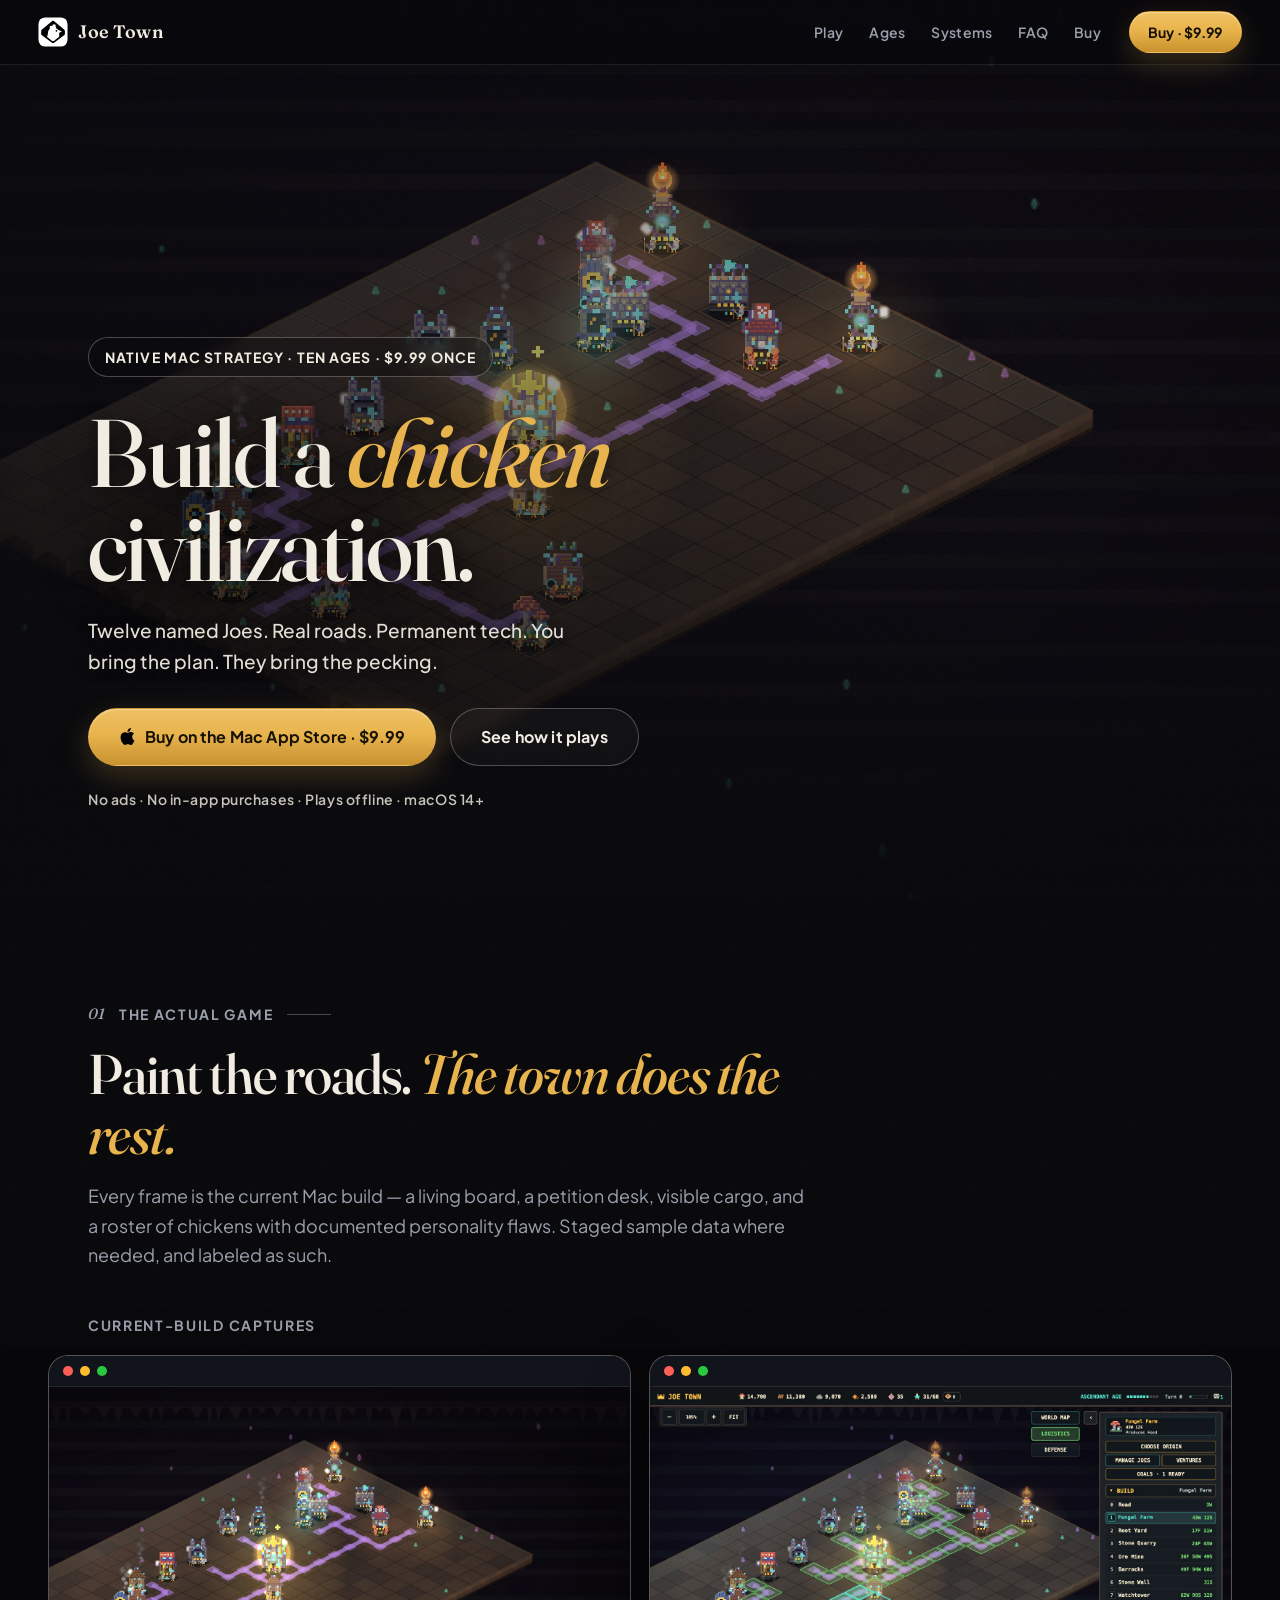
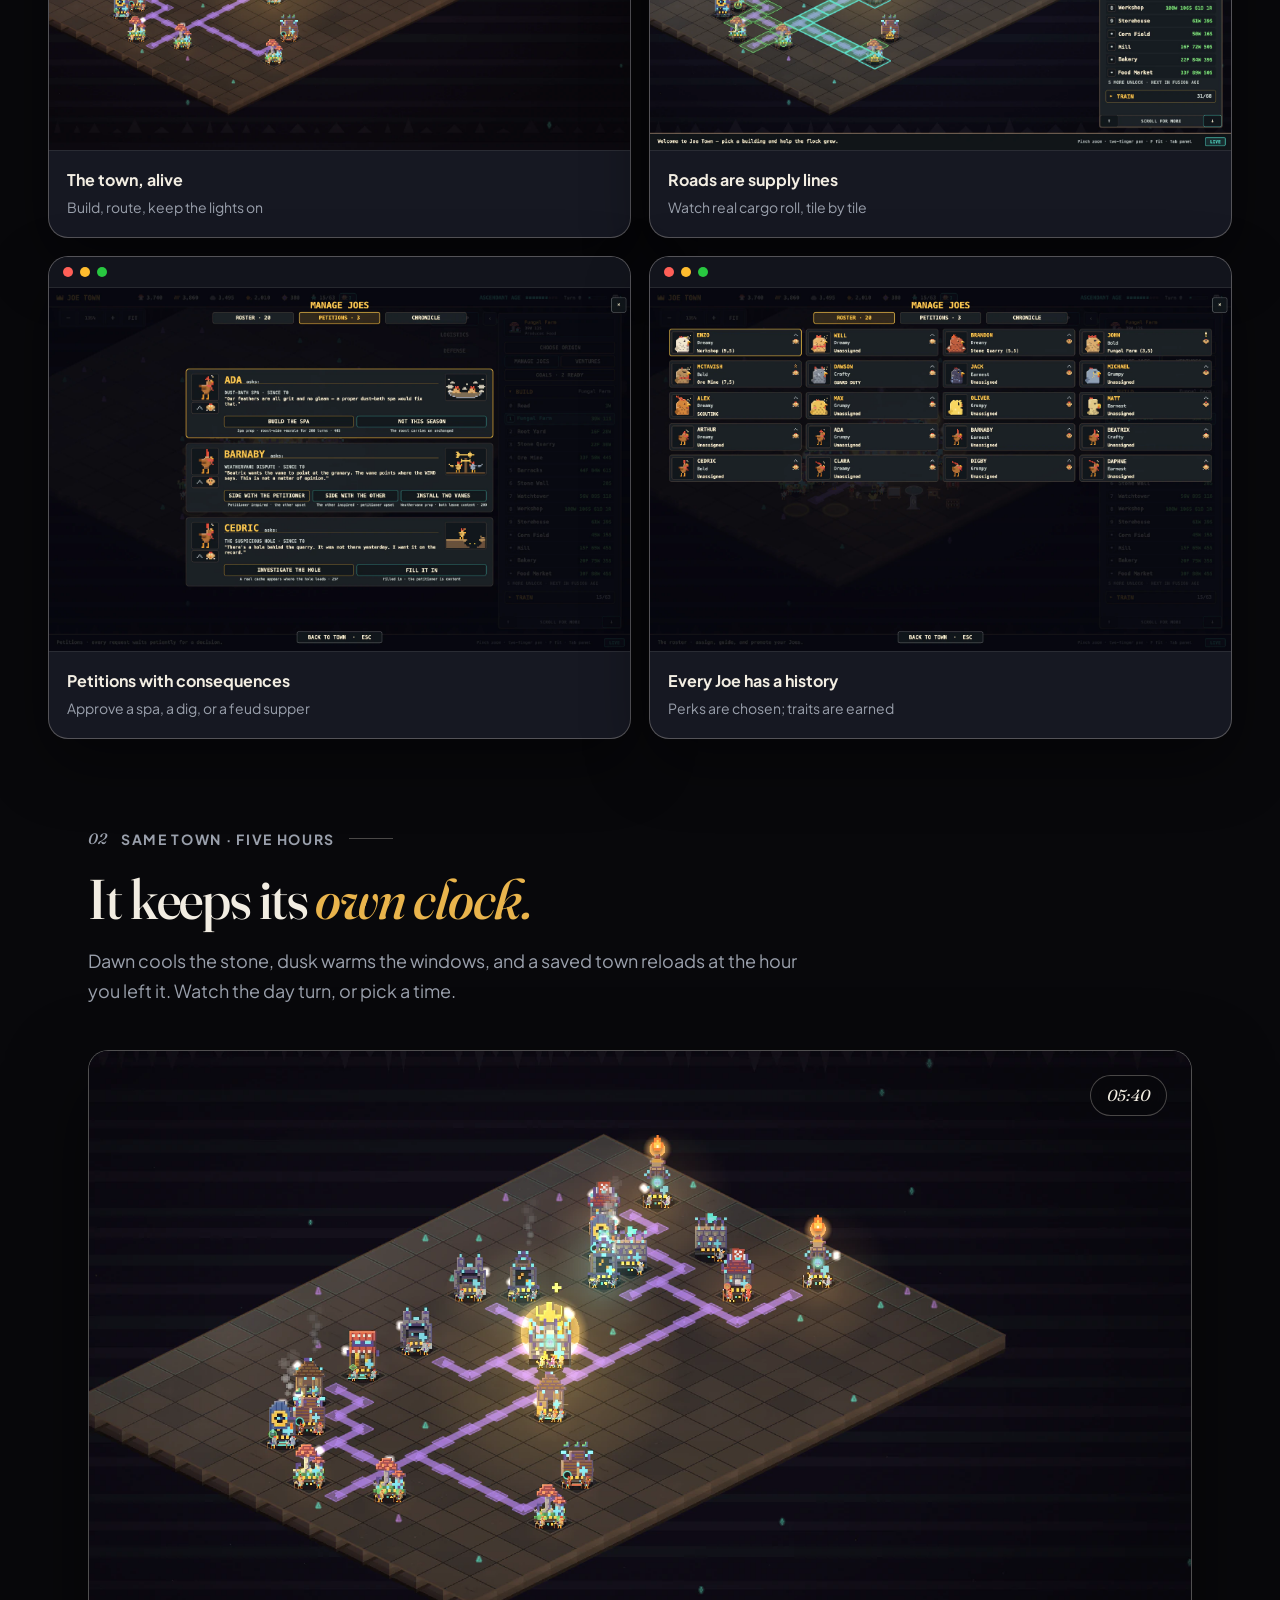
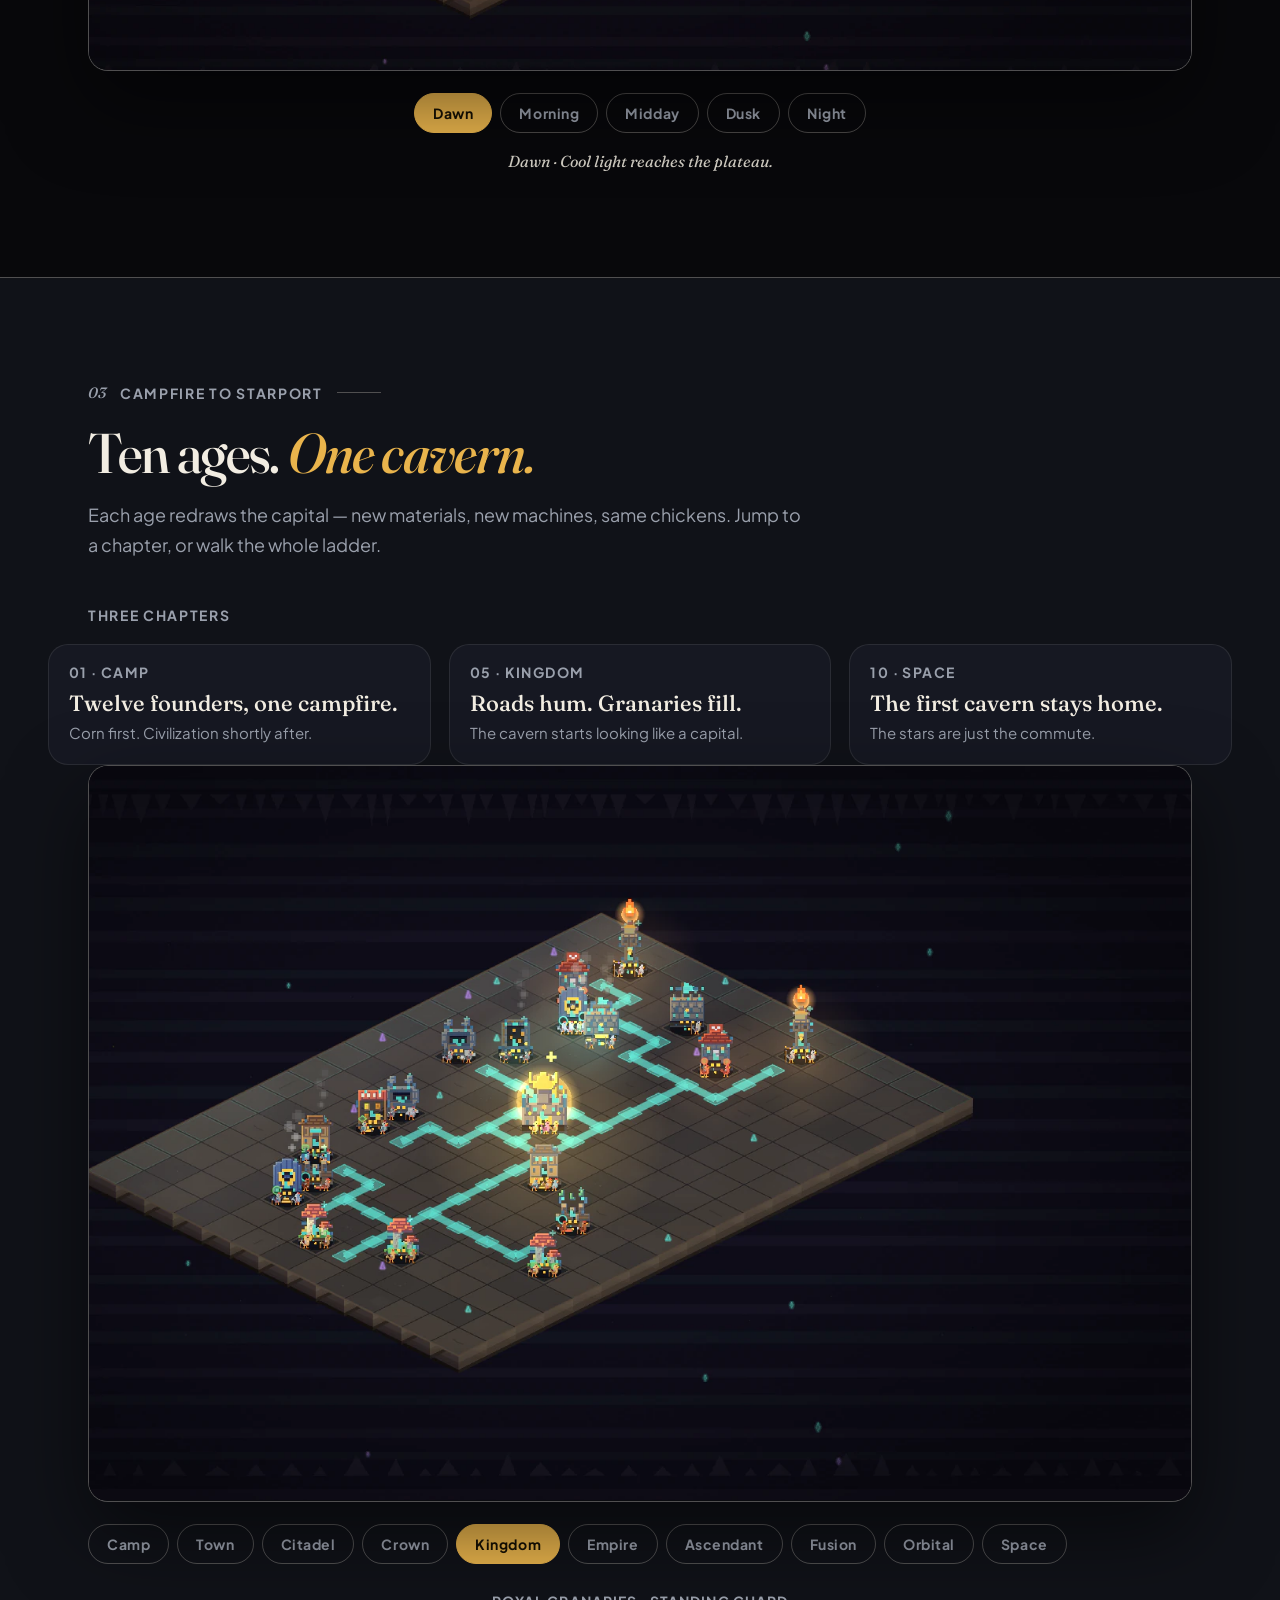
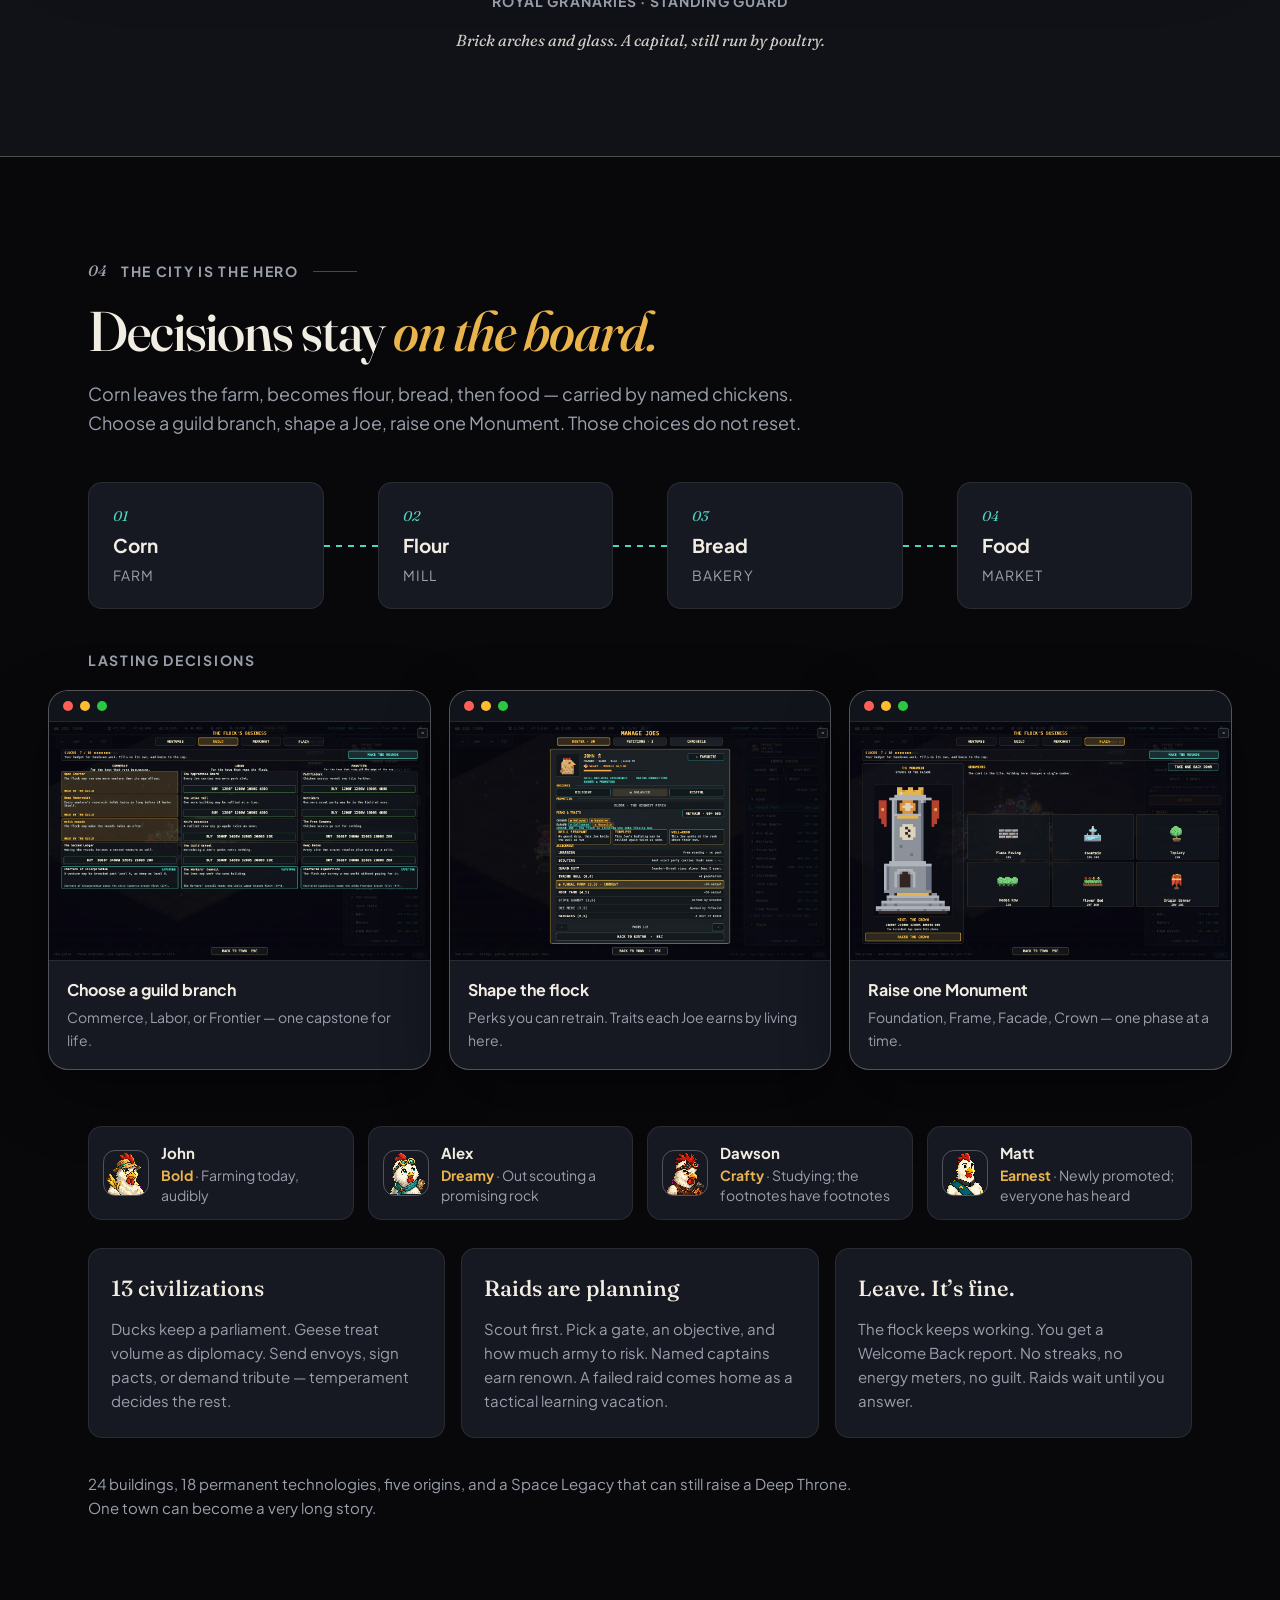
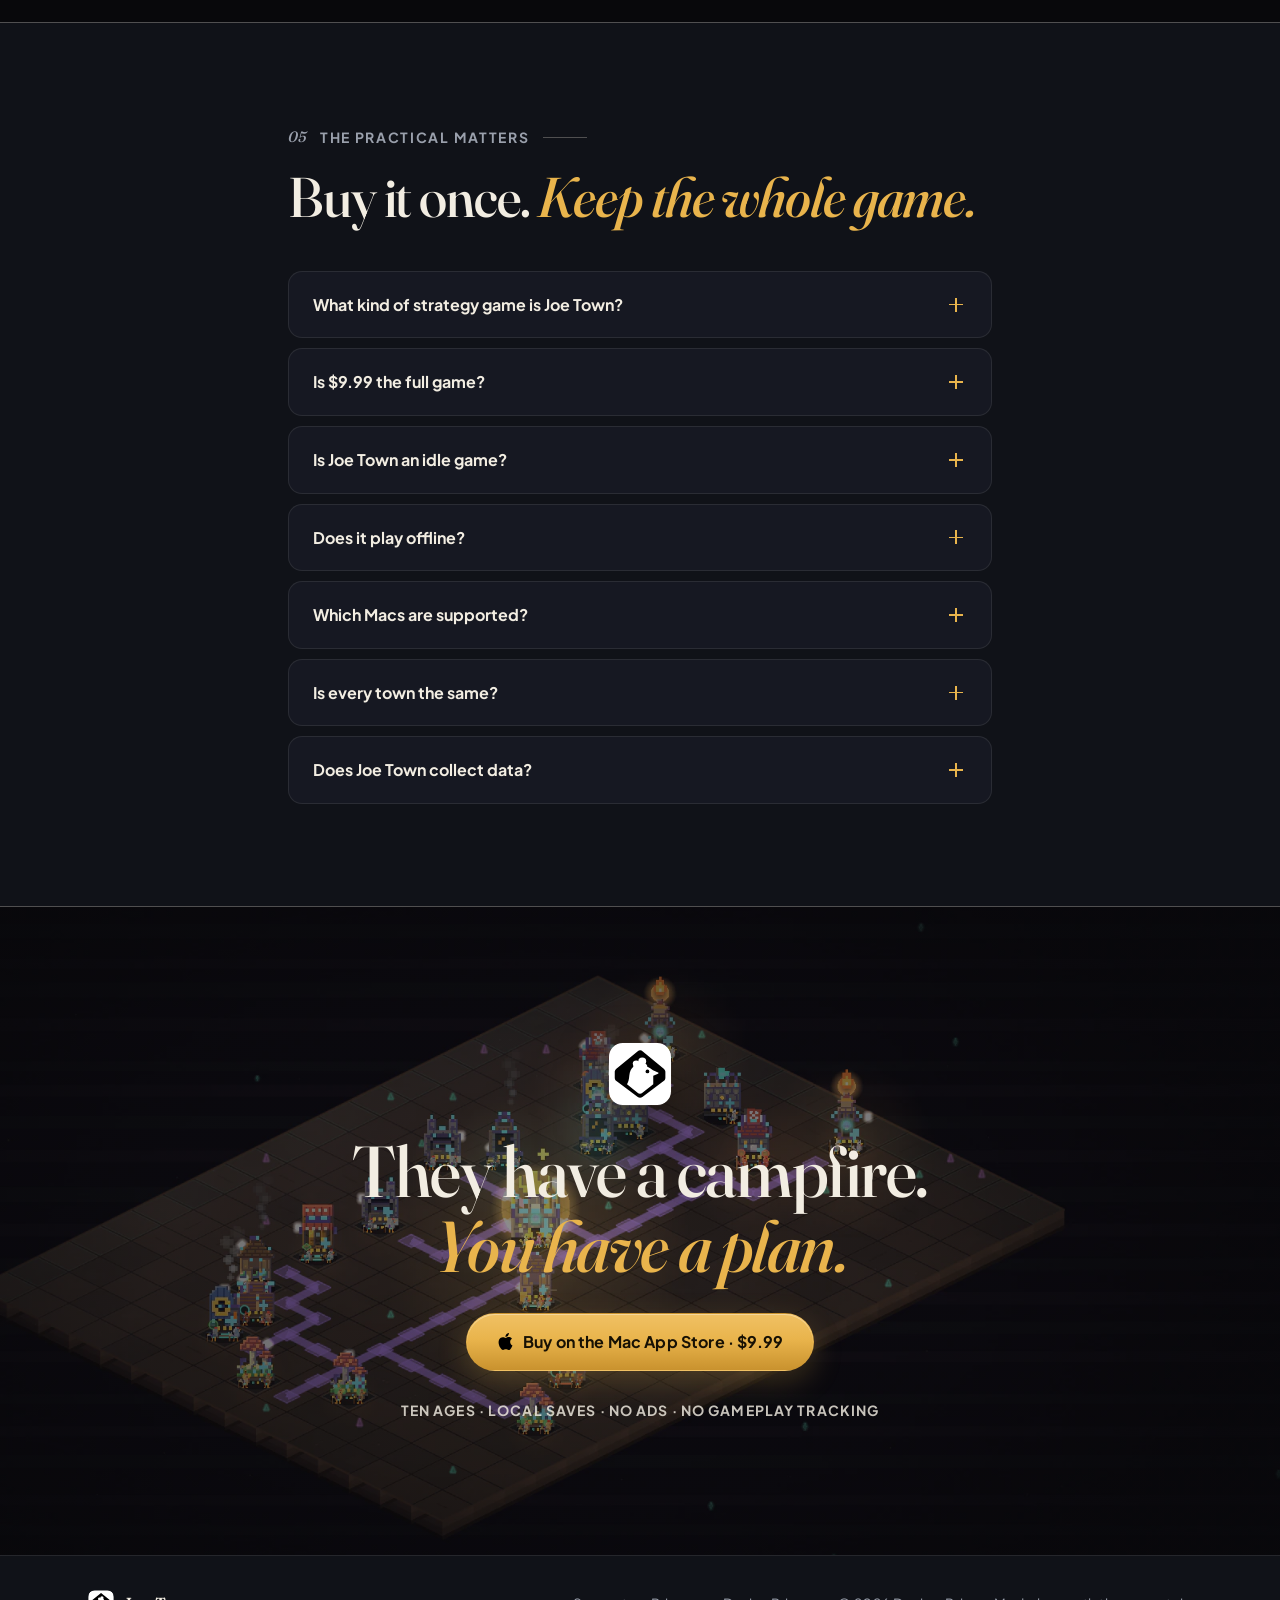
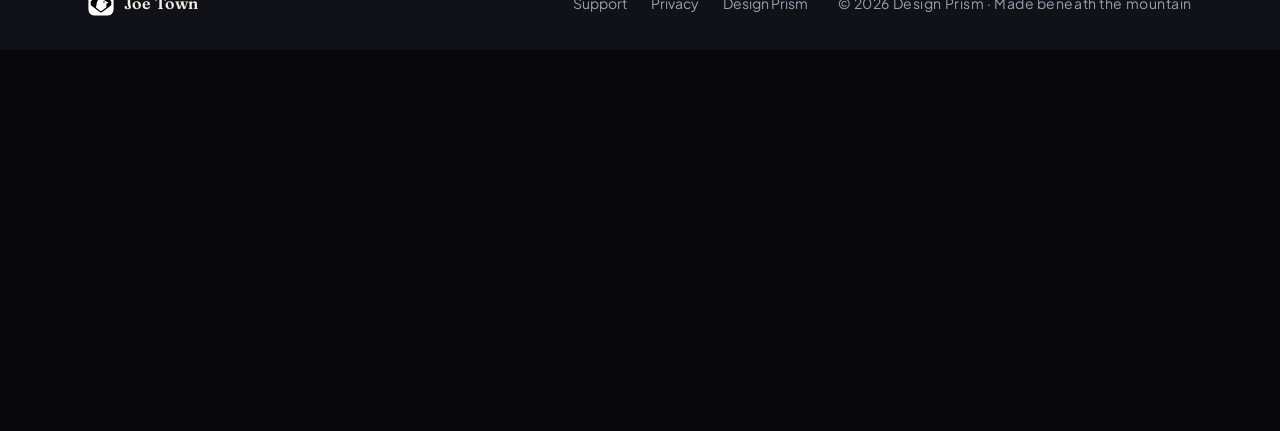
==== commit a9e82a08: "Correct compatibility claims for public Joe Town 1.6 Co-authored-by: enzo-prism <215033440+enzo-pris" ====
--- a/index.html
+++ b/index.html
@@ -80,7 +80,7 @@
       {"@type":"Question","name":"Is $9.99 the full game?","acceptedAnswer":{"@type":"Answer","text":"Yes. One purchase includes all ten ages, 24 buildings, 18 technologies, every named Joe, and local saves. There are no ads, in-app purchases, or gameplay tracking."}},
       {"@type":"Question","name":"Is Joe Town an idle game?","acceptedAnswer":{"@type":"Answer","text":"No. Town-defining choices wait for you, while bounded offline progress arrives as a report when you return."}},
       {"@type":"Question","name":"Does it play offline?","acceptedAnswer":{"@type":"Answer","text":"Yes. Joe Town saves locally and runs with the internet off."}},
-      {"@type":"Question","name":"Which Macs are supported?","acceptedAnswer":{"@type":"Answer","text":"macOS 14 or later on Apple silicon or Intel, as one native universal app."}},
+      {"@type":"Question","name":"Which Macs are supported?","acceptedAnswer":{"@type":"Answer","text":"Version 1.6 supports Apple silicon Macs running macOS 14 or later. Support for Intel Macs in the next update is still being verified."}},
       {"@type":"Question","name":"Is every town the same?","acceptedAnswer":{"@type":"Answer","text":"No. Worlds are seeded, founders arrive in a different order, and towns diverge through their Joes and choices."}},
       {"@type":"Question","name":"Does Joe Town collect data?","acceptedAnswer":{"@type":"Answer","text":"The Mac game collects no gameplay data and requires no account. This website uses Google Analytics for aggregate visits."}}
     ]
@@ -429,7 +429,7 @@
           </details>
           <details class="faq-item reveal">
             <summary>Which Macs are supported?<span class="faq-x" aria-hidden="true"></span></summary>
-            <p>macOS 14 or later, Apple silicon or Intel, one native universal AppKit app. Menubar, VoiceOver, and Reduce Motion are built in. The chickens cannot tell which chip you have and are at peace with that.</p>
+            <p>Version 1.6 supports Apple silicon Macs running macOS 14 or later. Support for Intel Macs in the next update is still being verified. Menubar, VoiceOver, and Reduce Motion are built in.</p>
           </details>
           <details class="faq-item reveal">
             <summary>Is every town the same?<span class="faq-x" aria-hidden="true"></span></summary>
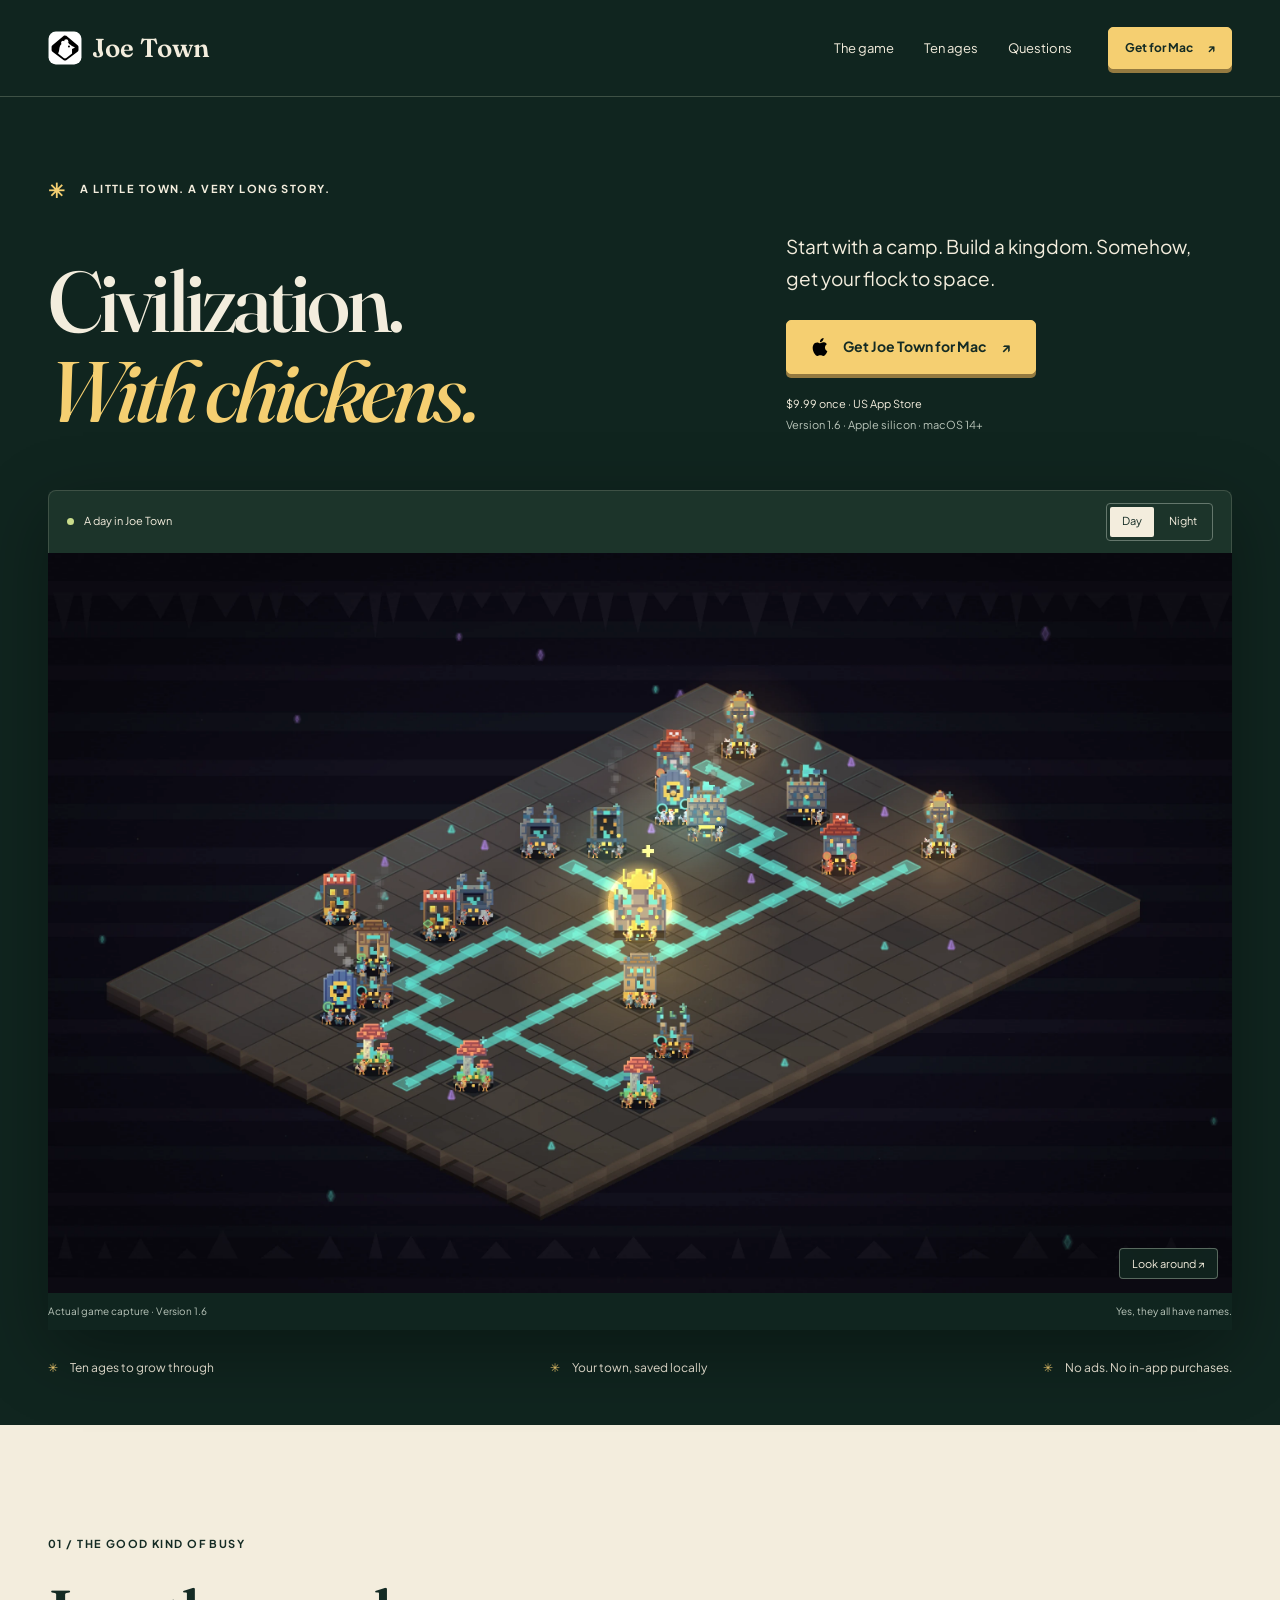
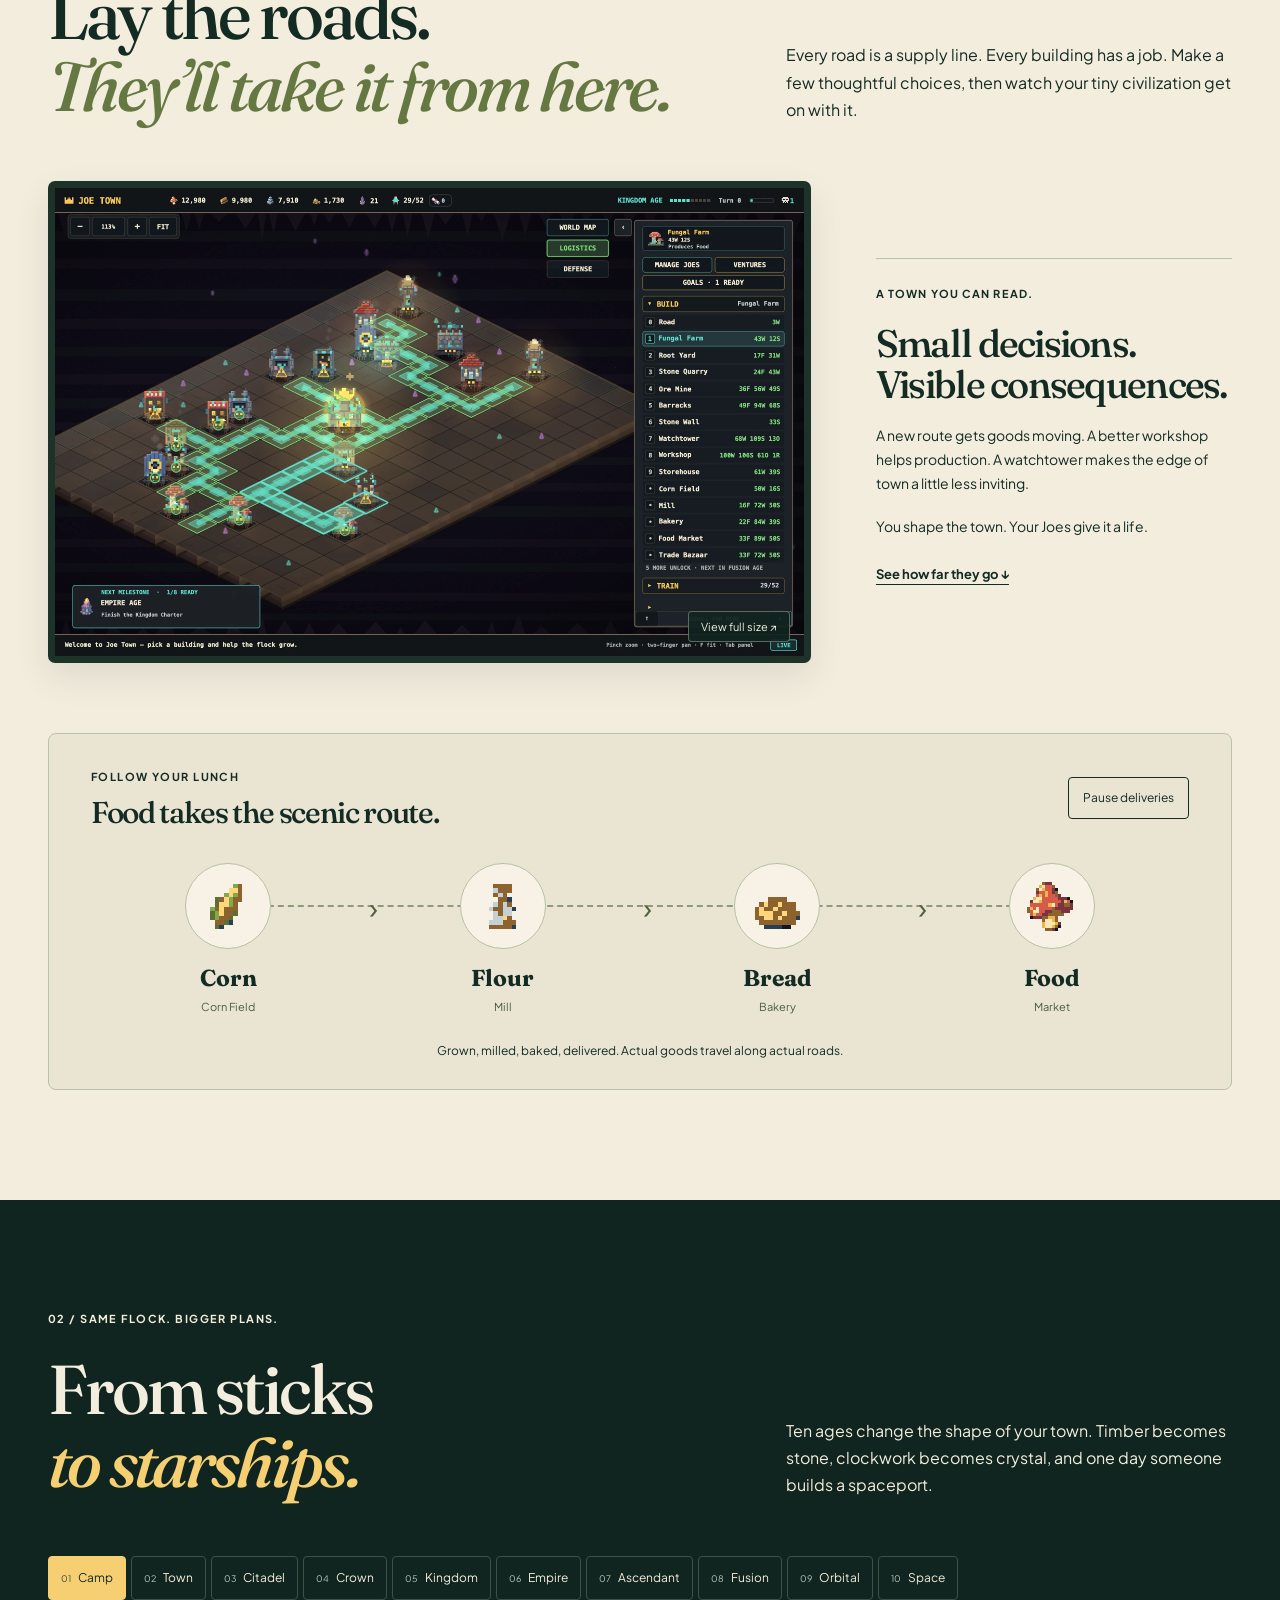
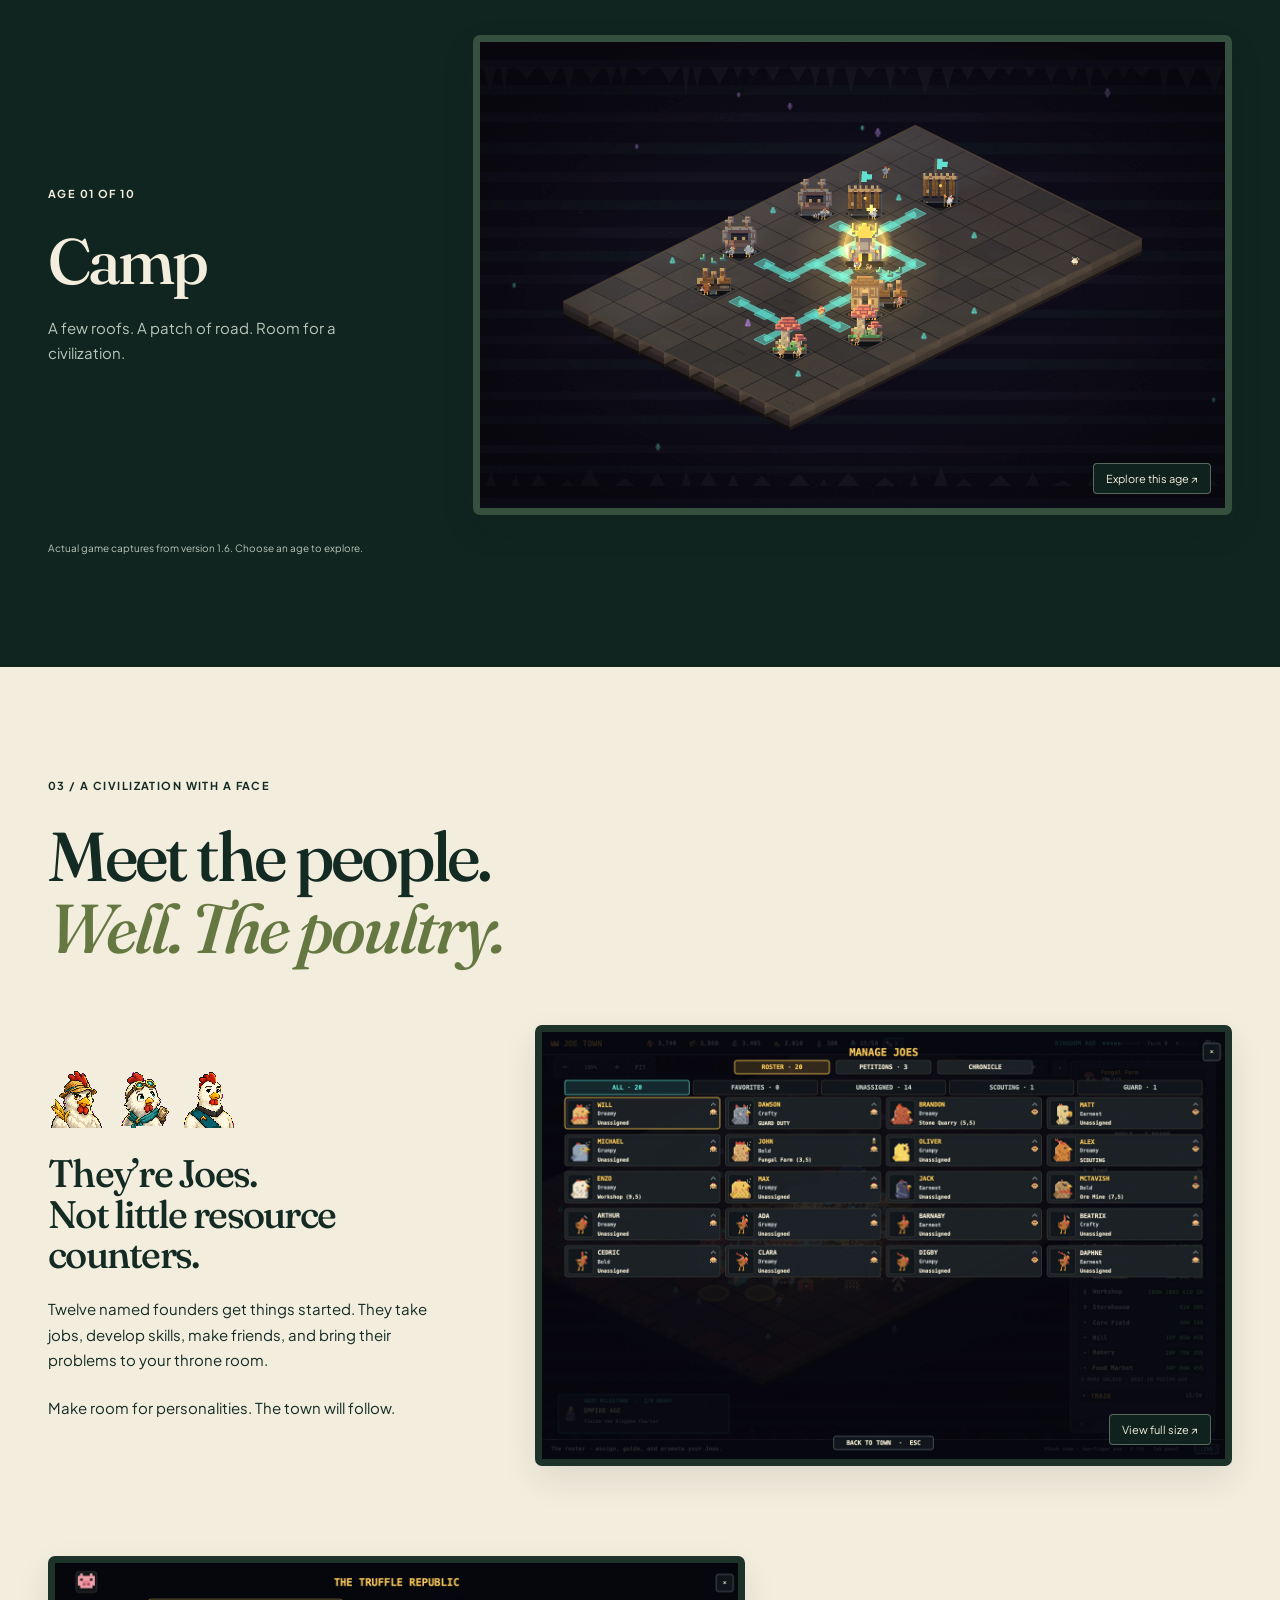
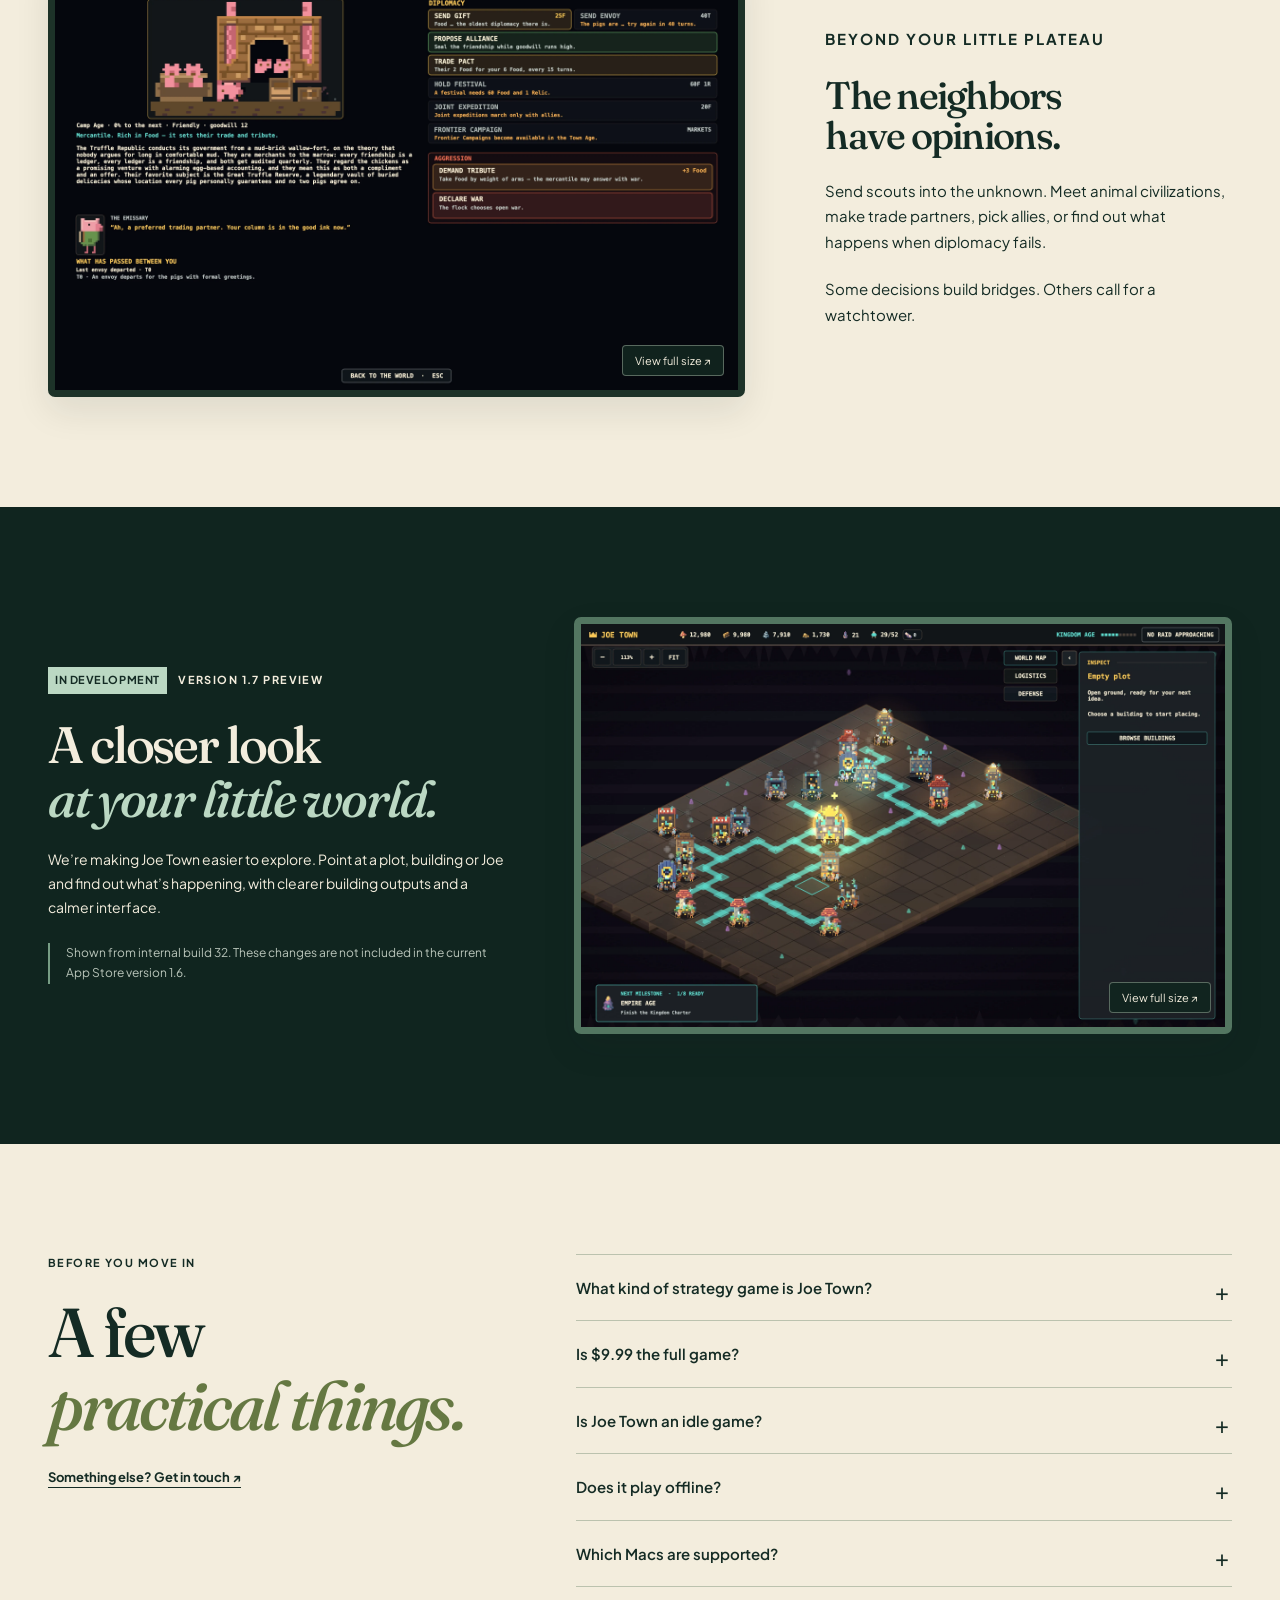
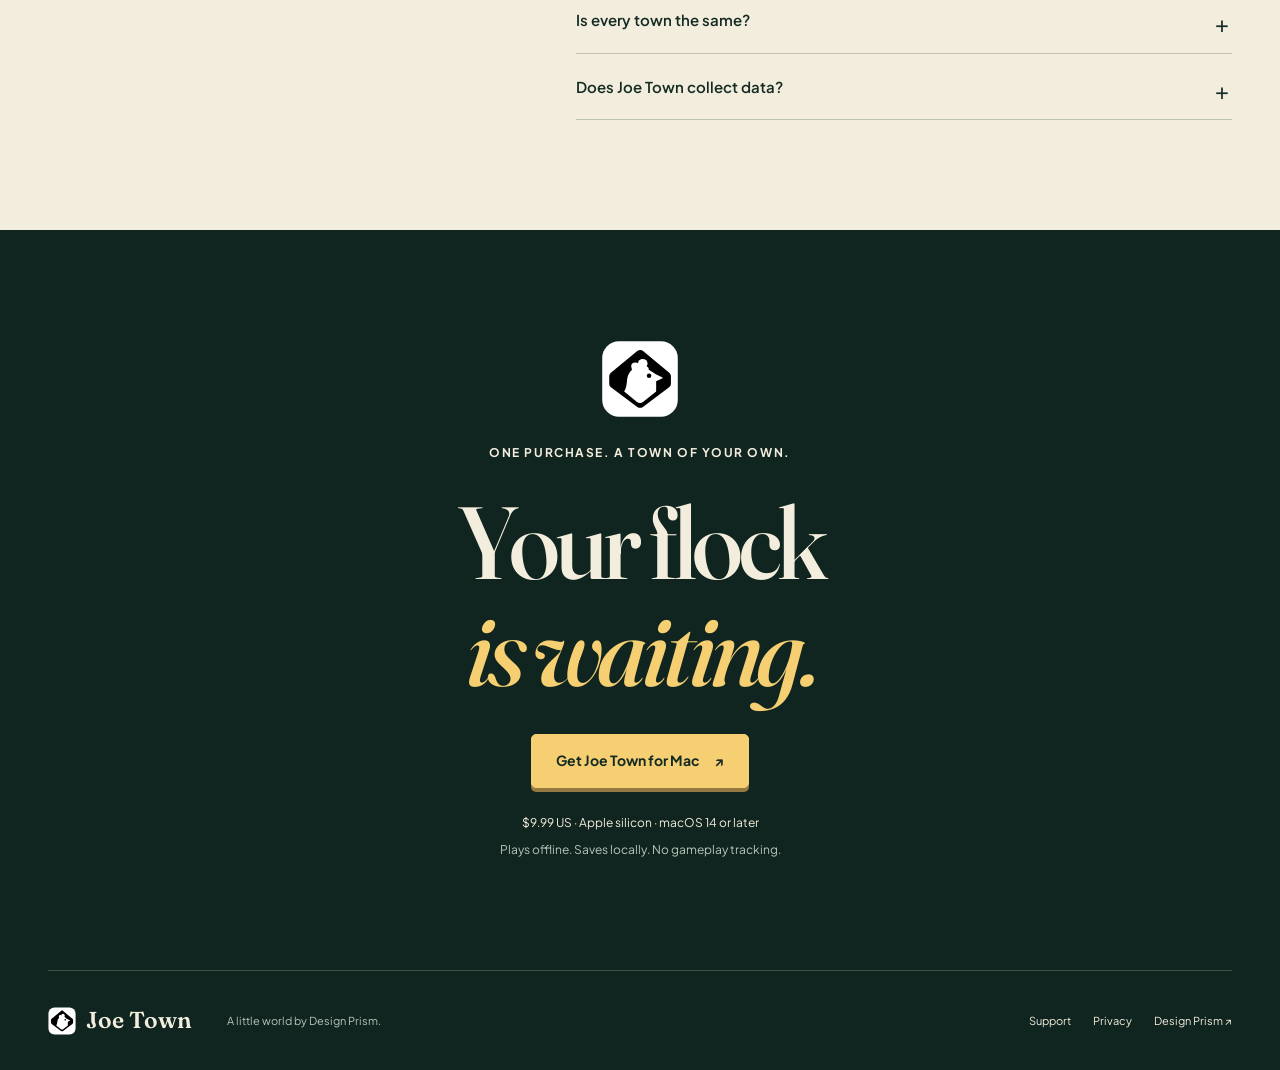
==== commit 085a3cc1: "Redesign Joe Town site with fresh gameplay and interactive field guide Co-authored-by: enzo-prism <2" ====
--- a/index.html
+++ b/index.html
@@ -10,7 +10,8 @@
   <meta name="apple-mobile-web-app-title" content="Joe Town">
 
   <!-- Google tag (gtag.js) -->
-  <script async src="https://www.googletagmanager.com/gtag/js?id=G-3XJQL5PVS1"></script>
+  <script async src="https://www.googletagmanager.com/gtag/js?id=G-3XJQL5PVS1">
+</script>
   <script>
     window.dataLayer = window.dataLayer || [];
     function gtag(){dataLayer.push(arguments);}
@@ -24,8 +25,8 @@
   <meta property="og:title" content="Joe Town — Build a chicken civilization.">
   <meta property="og:description" content="Twelve named Joes. Ten ages. Real roads. Native Mac strategy, $9.99 once.">
   <meta property="og:url" content="https://gojoetown.com/">
-  <meta property="og:image" content="https://gojoetown.com/images/og-light-update-2026.png">
-  <meta property="og:image:secure_url" content="https://gojoetown.com/images/og-light-update-2026.png">
+  <meta property="og:image" content="https://gojoetown.com/images/refresh/social.png">
+  <meta property="og:image:secure_url" content="https://gojoetown.com/images/refresh/social.png">
   <meta property="og:image:type" content="image/png">
   <meta property="og:image:width" content="1200">
   <meta property="og:image:height" content="630">
@@ -33,7 +34,7 @@
   <meta name="twitter:card" content="summary_large_image">
   <meta name="twitter:title" content="Joe Town — Build a chicken civilization.">
   <meta name="twitter:description" content="Twelve named Joes. Ten ages. Real roads. Native Mac strategy, $9.99 once.">
-  <meta name="twitter:image" content="https://gojoetown.com/images/og-light-update-2026.png">
+  <meta name="twitter:image" content="https://gojoetown.com/images/refresh/social.png">
   <meta name="twitter:image:alt" content="A living Joe Town glowing beneath the cavern at dusk.">
 
   <link rel="icon" type="image/svg+xml" sizes="any" href="/images/logo-mark.svg">
@@ -45,9 +46,7 @@
   <link rel="preconnect" href="https://fonts.googleapis.com">
   <link rel="preconnect" href="https://fonts.gstatic.com" crossorigin>
   <link href="https://fonts.googleapis.com/css2?family=Fraunces:ital,opsz,wght@0,9..144,500;0,9..144,600;1,9..144,500;1,9..144,600&amp;family=Plus+Jakarta+Sans:wght@400;500;600;700&amp;display=swap" rel="stylesheet">
-  <link rel="preload" as="image" href="images/hero-light-update-1920.webp?v=20260814-conversion" media="(min-width: 781px)" fetchpriority="high">
-  <link rel="preload" as="image" href="images/hero-light-update-960.webp?v=20260814-conversion" media="(max-width: 780px)" fetchpriority="high">
-  <link rel="stylesheet" href="css/style.css?v=20260814-conversion">
+  <link rel="stylesheet" href="css/style.css?v=20260904-fieldguide">
 
   <script type="application/ld+json">
   {
@@ -59,7 +58,7 @@
     "applicationCategory": "GameApplication",
     "genre": ["Strategy", "Simulation"],
     "gamePlatform": "Mac",
-    "image": "https://gojoetown.com/images/og-light-update-2026.png",
+    "image": "https://gojoetown.com/images/refresh/social.png",
     "url": "https://gojoetown.com/",
     "author": { "@type": "Organization", "name": "Design Prism", "url": "https://www.design-prism.com/" },
     "offers": {
@@ -78,7 +77,7 @@
     "mainEntity": [
       {"@type":"Question","name":"What kind of strategy game is Joe Town?","acceptedAnswer":{"@type":"Answer","text":"A native Mac city-builder and simulation. Paint roads, tune production chains, make permanent technology choices, and keep an eye on the neighbors."}},
       {"@type":"Question","name":"Is $9.99 the full game?","acceptedAnswer":{"@type":"Answer","text":"Yes. One purchase includes all ten ages, 24 buildings, 18 technologies, every named Joe, and local saves. There are no ads, in-app purchases, or gameplay tracking."}},
-      {"@type":"Question","name":"Is Joe Town an idle game?","acceptedAnswer":{"@type":"Answer","text":"No. Town-defining choices wait for you, while bounded offline progress arrives as a report when you return."}},
+      {"@type":"Question","name":"Is Joe Town an idle game?","acceptedAnswer":{"@type":"Answer","text":"Joe Town combines hands-on town planning with an economy that keeps working. Town-defining choices wait for you, and bounded offline progress arrives as a report when you return."}},
       {"@type":"Question","name":"Does it play offline?","acceptedAnswer":{"@type":"Answer","text":"Yes. Joe Town saves locally and runs with the internet off."}},
       {"@type":"Question","name":"Which Macs are supported?","acceptedAnswer":{"@type":"Answer","text":"Version 1.6 supports Apple silicon Macs running macOS 14 or later. Support for Intel Macs in the next update is still being verified."}},
       {"@type":"Question","name":"Is every town the same?","acceptedAnswer":{"@type":"Answer","text":"No. Worlds are seeded, founders arrive in a different order, and towns diverge through their Joes and choices."}},
@@ -86,416 +85,407 @@
     ]
   }
   </script>
+
 </head>
 <body>
-  <a class="skip-link" href="#main">Skip to content</a>
-  <div class="grain" aria-hidden="true"></div>
-  <div class="scroll-progress" aria-hidden="true"><span id="scrollProgress"></span></div>
-
-  <header class="nav" id="top">
-    <div class="nav-inner">
-      <a class="brand" href="#top" aria-label="Joe Town home">
-        <img src="images/logo-mark.svg" alt="" width="30" height="30" class="brand-mark">
-        <span class="brand-name">Joe Town</span>
-      </a>
-      <nav class="nav-links" aria-label="Primary">
-        <a href="#play">Play</a>
-        <a href="#ages">Ages</a>
-        <a href="#systems">Systems</a>
-        <a href="#faq">FAQ</a>
-        <a href="#buy">Buy</a>
-      </nav>
-      <div class="nav-cta">
-        <a class="btn btn-gold btn-sm" href="https://apps.apple.com/app/id6790244910" target="_blank" rel="noopener">
-          Buy · $9.99
-        </a>
-        <button class="nav-burger" id="navBurger" aria-expanded="false" aria-controls="mobileMenu" aria-label="Open menu">
-          <span></span><span></span>
-        </button>
-      </div>
-    </div>
-  </header>
-
-  <div class="mobile-menu" id="mobileMenu" hidden>
-    <nav aria-label="Mobile">
-      <a href="#play">Play</a>
-      <a href="#ages">Ages</a>
-      <a href="#systems">Systems</a>
-      <a href="#faq">FAQ</a>
-      <a href="#buy">Buy</a>
-    </nav>
-    <a class="btn btn-gold" href="https://apps.apple.com/app/id6790244910" target="_blank" rel="noopener">Buy on the Mac App Store · $9.99</a>
-  </div>
-
-  <main id="main">
-
-    <section class="hero" aria-label="Joe Town">
-      <picture class="hero-media">
-        <source media="(max-width: 780px)" srcset="images/hero-light-update-960.webp?v=20260814-conversion" width="960" height="1200">
-        <img src="images/hero-light-update-1920.webp?v=20260814-conversion" alt="A Joe Town plateau at dusk, warm windows glowing across layered stone" width="1920" height="1080" fetchpriority="high">
-      </picture>
-      <div class="hero-scrim" aria-hidden="true"></div>
-
-      <div class="hero-content">
-        <p class="hero-eyebrow reveal">Native Mac strategy · Ten ages · $9.99 once</p>
-        <h1 class="hero-title reveal" style="--d:.08s">
-          Build a <em>chicken</em><br> civilization.
-        </h1>
-        <p class="hero-sub reveal" style="--d:.16s">
-          Twelve named Joes. Real roads. Permanent tech. You bring the plan. They bring the pecking.
-        </p>
-        <div class="hero-actions reveal" style="--d:.24s" id="heroActions">
-          <a class="btn btn-gold btn-lg" href="https://apps.apple.com/app/id6790244910" target="_blank" rel="noopener">
-            <img src="images/apple-mark.svg" alt="" width="17" height="20">
-            Buy on the Mac App Store · $9.99
-          </a>
-          <a class="btn btn-ghost btn-lg" href="#play">See how it plays</a>
-        </div>
-        <p class="hero-trust reveal" style="--d:.32s">
-          No ads · No in-app purchases · Plays offline · macOS 14+
-        </p>
-      </div>
-    </section>
-
-    <section class="section" id="play">
-      <div class="container">
-        <header class="sec-head reveal">
-          <p class="sec-eyebrow"><span class="sec-index">01</span> The actual game</p>
-          <h2 class="sec-title">Paint the roads. <em>The town does the rest.</em></h2>
-          <p class="sec-sub">Every frame is the current Mac build — a living board, a petition desk, visible cargo, and a roster of chickens with documented personality flaws. Staged sample data where needed, and labeled as such.</p>
-        </header>
-      </div>
-
-      <div class="rail-wrap">
-        <div class="container rail-head-row">
-          <p class="rail-label reveal">Current-build captures</p>
-          <div class="rail-nav reveal" data-rail-controls="playRail">
-            <span class="rail-counter" data-rail-counter>1 / 4</span>
-            <button class="rail-btn" data-rail-prev aria-label="Previous capture">←</button>
-            <button class="rail-btn" data-rail-next aria-label="Next capture">→</button>
-          </div>
-        </div>
-        <ul class="shot-rail" id="playRail" data-rail aria-label="Joe Town gameplay captures">
-          <li>
-            <figure class="mac-window" data-lightbox>
-              <div class="mac-bar" aria-hidden="true"><i></i><i></i><i></i></div>
-              <img src="images/gameplay-town.webp?v=20260814-conversion" alt="A living Joe Town board with buildings, roads, and working production" width="1600" height="1000" loading="lazy">
-              <figcaption><strong>The town, alive</strong><span>Build, route, keep the lights on</span></figcaption>
-            </figure>
-          </li>
-          <li>
-            <figure class="mac-window" data-lightbox>
-              <div class="mac-bar" aria-hidden="true"><i></i><i></i><i></i></div>
-              <img src="images/system-logistics-2026.webp?v=20260814-conversion" alt="The logistics overlay tracing supplied roads between working buildings" width="1600" height="1000" loading="lazy">
-              <figcaption><strong>Roads are supply lines</strong><span>Watch real cargo roll, tile by tile</span></figcaption>
-            </figure>
-          </li>
-          <li>
-            <figure class="mac-window" data-lightbox>
-              <div class="mac-bar" aria-hidden="true"><i></i><i></i><i></i></div>
-              <img src="images/gameplay-petitions.webp?v=20260814-conversion" alt="The petitions panel, where the flock puts requests in writing" width="1600" height="1000" loading="lazy">
-              <figcaption><strong>Petitions with consequences</strong><span>Approve a spa, a dig, or a feud supper</span></figcaption>
-            </figure>
-          </li>
-          <li>
-            <figure class="mac-window" data-lightbox>
-              <div class="mac-bar" aria-hidden="true"><i></i><i></i><i></i></div>
-              <img src="images/gameplay-joes.webp?v=20260814-conversion" alt="The Joe roster, where every Joe has a history" width="1600" height="1000" loading="lazy">
-              <figcaption><strong>Every Joe has a history</strong><span>Perks are chosen; traits are earned</span></figcaption>
-            </figure>
-          </li>
-        </ul>
-      </div>
-
-      <div class="container hour-block" id="hour">
-        <header class="sec-head reveal">
-          <p class="sec-eyebrow"><span class="sec-index">02</span> Same town · five hours</p>
-          <h2 class="sec-title">It keeps its <em>own clock.</em></h2>
-          <p class="sec-sub">Dawn cools the stone, dusk warms the windows, and a saved town reloads at the hour you left it. Watch the day turn, or pick a time.</p>
-        </header>
-
-        <figure class="board-stage reveal" data-lightbox-stage="hourFrames">
-          <div class="board-frames ratio-16x9" id="hourFrames">
-            <img class="board-frame is-active" data-hour="dawn" src="images/hour-dawn.webp?v=20260814-conversion" alt="The Joe Town plateau at dawn, cool directional light" width="1600" height="900" loading="lazy">
-            <img class="board-frame" data-hour="morning" src="images/hour-morning.webp?v=20260814-conversion" alt="The same plateau in morning light" width="1600" height="900" loading="lazy">
-            <img class="board-frame" data-hour="midday" src="images/hour-midday.webp?v=20260814-conversion" alt="The same plateau at midday" width="1600" height="900" loading="lazy">
-            <img class="board-frame" data-hour="dusk" src="images/hour-dusk.webp?v=20260814-conversion" alt="The same plateau at dusk, windows warming" width="1600" height="900" loading="lazy">
-            <img class="board-frame" data-hour="night" src="images/hour-night.webp?v=20260814-conversion" alt="The same plateau at night, windows glowing" width="1600" height="900" loading="lazy">
-          </div>
-          <div class="board-clock" aria-hidden="true"><span id="hourClock">05:40</span></div>
-        </figure>
-
-        <div class="pill-row reveal" role="tablist" aria-label="Choose an hour of the town’s day" id="hourTabs">
-          <button class="pill is-active" role="tab" aria-selected="true" data-hour="dawn" id="hourTabDawn" tabindex="0">Dawn</button>
-          <button class="pill" role="tab" aria-selected="false" data-hour="morning" id="hourTabMorning" tabindex="-1">Morning</button>
-          <button class="pill" role="tab" aria-selected="false" data-hour="midday" id="hourTabMidday" tabindex="-1">Midday</button>
-          <button class="pill" role="tab" aria-selected="false" data-hour="dusk" id="hourTabDusk" tabindex="-1">Dusk</button>
-          <button class="pill" role="tab" aria-selected="false" data-hour="night" id="hourTabNight" tabindex="-1">Night</button>
-        </div>
-        <p class="board-caption" id="hourCaption" aria-live="polite">Dawn · Cool light reaches the plateau.</p>
-      </div>
-    </section>
-
-    <section class="section section-alt" id="ages">
-      <div class="container">
-        <header class="sec-head reveal">
-          <p class="sec-eyebrow"><span class="sec-index">03</span> Campfire to starport</p>
-          <h2 class="sec-title">Ten ages. <em>One cavern.</em></h2>
-          <p class="sec-sub">Each age redraws the capital — new materials, new machines, same chickens. Jump to a chapter, or walk the whole ladder.</p>
-        </header>
-      </div>
-
-      <div class="rail-wrap">
-        <div class="container rail-head-row">
-          <p class="rail-label reveal">Three chapters</p>
-          <div class="rail-nav reveal" data-rail-controls="eraRail">
-            <span class="rail-counter" data-rail-counter>1 / 3</span>
-            <button class="rail-btn" data-rail-prev aria-label="Previous chapter">←</button>
-            <button class="rail-btn" data-rail-next aria-label="Next chapter">→</button>
-          </div>
-        </div>
-        <ul class="era-rail" id="eraRail" data-rail aria-label="Camp, Kingdom, and Space">
-          <li>
-            <button class="era-card" type="button" data-jump-age="camp">
-              <picture>
-                <source media="(max-width: 780px)" srcset="images/journey-camp-wide.webp?v=20260814-conversion" width="1200" height="800">
-                <img src="images/journey-camp-square.webp?v=20260814-conversion" alt="An early settlement with a founding hall, farm, and short road" width="960" height="960" loading="lazy">
-              </picture>
-              <span class="era-kicker">01 · Camp</span>
-              <strong>Twelve founders, one campfire.</strong>
-              <span>Corn first. Civilization shortly after.</span>
-            </button>
-          </li>
-          <li>
-            <button class="era-card" type="button" data-jump-age="kingdom">
-              <picture>
-                <source media="(max-width: 780px)" srcset="images/journey-town-wide.webp?v=20260814-conversion" width="1200" height="800">
-                <img src="images/journey-town-square.webp?v=20260814-conversion" alt="A Kingdom-age town linked by glowing roads" width="960" height="960" loading="lazy">
-              </picture>
-              <span class="era-kicker">05 · Kingdom</span>
-              <strong>Roads hum. Granaries fill.</strong>
-              <span>The cavern starts looking like a capital.</span>
-            </button>
-          </li>
-          <li>
-            <button class="era-card" type="button" data-jump-age="space">
-              <picture>
-                <source media="(max-width: 780px)" srcset="images/journey-space-wide.webp?v=20260814-conversion" width="1200" height="800">
-                <img src="images/journey-space-square.webp?v=20260814-conversion" alt="A Space Age town with a starport and luminous towers" width="960" height="960" loading="lazy">
-              </picture>
-              <span class="era-kicker">10 · Space</span>
-              <strong>The first cavern stays home.</strong>
-              <span>The stars are just the commute.</span>
-            </button>
-          </li>
-        </ul>
-      </div>
-
-      <div class="container">
-        <figure class="board-stage reveal" data-lightbox-stage="ageFrames">
-          <div class="board-frames ratio-3x2" id="ageFrames">
-            <img class="board-frame" data-age="camp" src="images/age-1.webp?v=20260814-conversion" alt="A Camp Age settlement around its first buildings" width="1400" height="933" loading="lazy">
-            <img class="board-frame" data-age="town" src="images/age-2.webp?v=20260814-conversion" alt="A Town Age settlement with early roads and workshops" width="1400" height="933" loading="lazy">
-            <img class="board-frame" data-age="citadel" src="images/age-3.webp?v=20260814-conversion" alt="A fortified Citadel Age town with walls and watchtowers" width="1400" height="933" loading="lazy">
-            <img class="board-frame" data-age="crown" src="images/age-4.webp?v=20260814-conversion" alt="A Crown Age town with banners and richer rooftops" width="1400" height="933" loading="lazy">
-            <img class="board-frame is-active" data-age="kingdom" src="images/age-5.webp?v=20260814-conversion" alt="A Kingdom Age capital with arches and granaries" width="1400" height="933">
-            <img class="board-frame" data-age="empire" src="images/age-6.webp?v=20260814-conversion" alt="An Empire Age town of steel, rivets, and clockwork" width="1400" height="933" loading="lazy">
-            <img class="board-frame" data-age="ascendant" src="images/age-7.webp?v=20260814-conversion" alt="An Ascendant Age town of obsidian and radiant crystal" width="1400" height="933" loading="lazy">
-            <img class="board-frame" data-age="fusion" src="images/age-8.webp?v=20260814-conversion" alt="A Fusion Age town glowing around its reactor" width="1400" height="933" loading="lazy">
-            <img class="board-frame" data-age="orbital" src="images/age-9.webp?v=20260814-conversion" alt="An Orbital Age town building the infrastructure to reach orbit" width="1400" height="933" loading="lazy">
-            <img class="board-frame" data-age="space" src="images/age-10.webp?v=20260814-conversion" alt="A Space Age town of luminous towers" width="1400" height="933" loading="lazy">
-          </div>
-        </figure>
-
-        <div class="pill-row pill-scroll reveal" role="tablist" aria-label="The ten ages of Joe Town" id="ageTabs">
-          <button class="pill" role="tab" aria-selected="false" data-age="camp" id="ageTabCamp" tabindex="-1">Camp</button>
-          <button class="pill" role="tab" aria-selected="false" data-age="town" id="ageTabTown" tabindex="-1">Town</button>
-          <button class="pill" role="tab" aria-selected="false" data-age="citadel" id="ageTabCitadel" tabindex="-1">Citadel</button>
-          <button class="pill" role="tab" aria-selected="false" data-age="crown" id="ageTabCrown" tabindex="-1">Crown</button>
-          <button class="pill is-active" role="tab" aria-selected="true" data-age="kingdom" id="ageTabKingdom" tabindex="0">Kingdom</button>
-          <button class="pill" role="tab" aria-selected="false" data-age="empire" id="ageTabEmpire" tabindex="-1">Empire</button>
-          <button class="pill" role="tab" aria-selected="false" data-age="ascendant" id="ageTabAscendant" tabindex="-1">Ascendant</button>
-          <button class="pill" role="tab" aria-selected="false" data-age="fusion" id="ageTabFusion" tabindex="-1">Fusion</button>
-          <button class="pill" role="tab" aria-selected="false" data-age="orbital" id="ageTabOrbital" tabindex="-1">Orbital</button>
-          <button class="pill" role="tab" aria-selected="false" data-age="space" id="ageTabSpace" tabindex="-1">Space</button>
-        </div>
-        <p class="age-meta" id="ageMeta">Royal Granaries · Standing Guard</p>
-        <p class="board-caption" id="ageCaption" aria-live="polite">Brick arches and glass. A capital, still run by poultry.</p>
-      </div>
-    </section>
-
-    <section class="section" id="systems">
-      <div class="container">
-        <header class="sec-head reveal">
-          <p class="sec-eyebrow"><span class="sec-index">04</span> The city is the hero</p>
-          <h2 class="sec-title">Decisions stay <em>on the board.</em></h2>
-          <p class="sec-sub">Corn leaves the farm, becomes flour, bread, then food — carried by named chickens. Choose a guild branch, shape a Joe, raise one Monument. Those choices do not reset.</p>
-        </header>
-
-        <div class="chain reveal" role="group" aria-label="Production chain: corn becomes flour, flour becomes bread, bread becomes food">
-          <div class="chain-node"><span class="chain-step">01</span><strong>Corn</strong><span>Farm</span></div>
-          <div class="chain-link" aria-hidden="true"></div>
-          <div class="chain-node"><span class="chain-step">02</span><strong>Flour</strong><span>Mill</span></div>
-          <div class="chain-link" aria-hidden="true"></div>
-          <div class="chain-node"><span class="chain-step">03</span><strong>Bread</strong><span>Bakery</span></div>
-          <div class="chain-link" aria-hidden="true"></div>
-          <div class="chain-node"><span class="chain-step">04</span><strong>Food</strong><span>Market</span></div>
-        </div>
-      </div>
-
-      <div class="rail-wrap">
-        <div class="container rail-head-row">
-          <p class="rail-label reveal">Lasting decisions</p>
-          <div class="rail-nav reveal" data-rail-controls="choiceRail">
-            <span class="rail-counter" data-rail-counter>1 / 3</span>
-            <button class="rail-btn" data-rail-prev aria-label="Previous decision">←</button>
-            <button class="rail-btn" data-rail-next aria-label="Next decision">→</button>
-          </div>
-        </div>
-        <ul class="choice-rail" id="choiceRail" data-rail aria-label="Guild, Joe, and Monument decisions">
-          <li>
-            <figure class="mac-window" data-lightbox>
-              <div class="mac-bar" aria-hidden="true"><i></i><i></i><i></i></div>
-              <img src="images/choice-guild.webp?v=20260814-conversion" alt="The guild tree showing Commerce, Labor, and Frontier branches" width="1280" height="800" loading="lazy">
-              <figcaption><strong>Choose a guild branch</strong><span>Commerce, Labor, or Frontier — one capstone for life.</span></figcaption>
-            </figure>
-          </li>
-          <li>
-            <figure class="mac-window" data-lightbox>
-              <div class="mac-bar" aria-hidden="true"><i></i><i></i><i></i></div>
-              <img src="images/choice-joe.webp?v=20260814-conversion" alt="A named Joe’s detail card showing perks and earned traits" width="1280" height="800" loading="lazy">
-              <figcaption><strong>Shape the flock</strong><span>Perks you can retrain. Traits each Joe earns by living here.</span></figcaption>
-            </figure>
-          </li>
-          <li>
-            <figure class="mac-window" data-lightbox>
-              <div class="mac-bar" aria-hidden="true"><i></i><i></i><i></i></div>
-              <img src="images/choice-monument.webp?v=20260814-conversion" alt="The plaza showing the Monument progressing toward its Crown phase" width="1280" height="800" loading="lazy">
-              <figcaption><strong>Raise one Monument</strong><span>Foundation, Frame, Facade, Crown — one phase at a time.</span></figcaption>
-            </figure>
-          </li>
-        </ul>
-      </div>
-
-      <div class="container">
-        <div class="founders" id="joes">
-          <div class="founder reveal"><img src="images/joe-avatar-john.webp?v=20260814-conversion" alt="John, a bold pixel-art chicken" width="256" height="256" loading="lazy"><h3>John</h3><p><strong>Bold</strong> · Farming today, audibly</p></div>
-          <div class="founder reveal" style="--d:.06s"><img src="images/joe-avatar-alex.webp?v=20260814-conversion" alt="Alex, a dreamy pixel-art chicken" width="256" height="256" loading="lazy"><h3>Alex</h3><p><strong>Dreamy</strong> · Out scouting a promising rock</p></div>
-          <div class="founder reveal" style="--d:.12s"><img src="images/joe-avatar-dawson.webp?v=20260814-conversion" alt="Dawson, a crafty pixel-art chicken" width="256" height="256" loading="lazy"><h3>Dawson</h3><p><strong>Crafty</strong> · Studying; the footnotes have footnotes</p></div>
-          <div class="founder reveal" style="--d:.18s"><img src="images/joe-avatar-matt.webp?v=20260814-conversion" alt="Matt, an earnest pixel-art chicken" width="256" height="256" loading="lazy"><h3>Matt</h3><p><strong>Earnest</strong> · Newly promoted; everyone has heard</p></div>
-        </div>
-
-        <ul class="fact-grid" id="world">
-          <li class="reveal">
-            <h3>13 civilizations</h3>
-            <p>Ducks keep a parliament. Geese treat volume as diplomacy. Send envoys, sign pacts, or demand tribute — temperament decides the rest.</p>
-          </li>
-          <li class="reveal" style="--d:.08s">
-            <h3>Raids are planning</h3>
-            <p>Scout first. Pick a gate, an objective, and how much army to risk. Named captains earn renown. A failed raid comes home as a tactical learning vacation.</p>
-          </li>
-          <li class="reveal" style="--d:.16s">
-            <h3>Leave. It’s fine.</h3>
-            <p>The flock keeps working. You get a Welcome Back report. No streaks, no energy meters, no guilt. Raids wait until you answer.</p>
-          </li>
-        </ul>
-        <p class="fine-note reveal">24 buildings, 18 permanent technologies, five origins, and a Space Legacy that can still raise a Deep Throne. One town can become a very long story.</p>
-      </div>
-    </section>
-
-    <section class="section section-alt" id="faq">
-      <div class="container faq-wrap">
-        <header class="sec-head reveal">
-          <p class="sec-eyebrow"><span class="sec-index">05</span> The practical matters</p>
-          <h2 class="sec-title">Buy it once. <em>Keep the whole game.</em></h2>
-        </header>
-
-        <div class="faq">
-          <details class="faq-item reveal">
-            <summary>What kind of strategy game is Joe Town?<span class="faq-x" aria-hidden="true"></span></summary>
-            <p>A native Mac city-builder and simulation. Paint roads, tune production chains, make permanent technology choices, and keep an eye on the neighbors — the ducks have a parliament, and the geese consider volume a negotiating skill.</p>
-          </details>
-          <details class="faq-item reveal">
-            <summary>Is $9.99 the full game?<span class="faq-x" aria-hidden="true"></span></summary>
-            <p>Yes. One purchase, all ten ages, 24 buildings, 18 technologies, every named Joe, local saves. No ads, no in-app purchases, no gameplay tracking. As the flock puts it: “Hoarding, but civic-minded.”</p>
-          </details>
-          <details class="faq-item reveal">
-            <summary>Is Joe Town an idle game?<span class="faq-x" aria-hidden="true"></span></summary>
-            <p>No — it respects your absence without demanding it. Town-defining choices wait for you; offline progress is bounded and arrives as a tidy report. No streaks, no energy meters, no guilt.</p>
-          </details>
-          <details class="faq-item reveal">
-            <summary>Does it play offline?<span class="faq-x" aria-hidden="true"></span></summary>
-            <p>Entirely. Joe Town saves locally and runs with the internet off. On your return the town reports in — usually something like “Productivity occurred without supervision.”</p>
-          </details>
-          <details class="faq-item reveal">
-            <summary>Which Macs are supported?<span class="faq-x" aria-hidden="true"></span></summary>
-            <p>Version 1.6 supports Apple silicon Macs running macOS 14 or later. Support for Intel Macs in the next update is still being verified. Menubar, VoiceOver, and Reduce Motion are built in.</p>
-          </details>
-          <details class="faq-item reveal">
-            <summary>Is every town the same?<span class="faq-x" aria-hidden="true"></span></summary>
-            <p>No two are. Worlds are seeded, the twelve founders arrive in a different order every game, and towns diverge by what their Joes asked for.</p>
-          </details>
-          <details class="faq-item reveal">
-            <summary>Does Joe Town collect data?<span class="faq-x" aria-hidden="true"></span></summary>
-            <p>The Mac game collects nothing — no gameplay data, no accounts. This website uses Google Analytics for aggregate visits; see the <a href="/privacy.html">privacy notice</a>.</p>
-          </details>
-        </div>
-      </div>
-    </section>
-
-    <section class="cta-final" id="buy" aria-label="Buy Joe Town">
-      <picture class="cta-media">
-        <source media="(max-width: 780px)" srcset="images/hero-light-update-960.webp?v=20260814-conversion" width="960" height="1200">
-        <img src="images/hour-dusk.webp?v=20260814-conversion" alt="The same Joe Town plateau at dusk, windows warming" width="1600" height="900" loading="lazy">
-      </picture>
-      <div class="cta-scrim" aria-hidden="true"></div>
-      <div class="cta-content">
-        <img class="cta-mark reveal" src="images/logo-mark.svg" alt="" width="64" height="64">
-        <h2 class="reveal" style="--d:.08s">They have a campfire.<br><em>You have a plan.</em></h2>
-        <a class="btn btn-gold btn-lg reveal" style="--d:.16s" href="https://apps.apple.com/app/id6790244910" target="_blank" rel="noopener">
-          <img src="images/apple-mark.svg" alt="" width="17" height="20">
-          Buy on the Mac App Store · $9.99
-        </a>
-        <p class="cta-trust reveal" style="--d:.24s">Ten ages · Local saves · No ads · No gameplay tracking</p>
-      </div>
-    </section>
-  </main>
-
-  <footer class="footer">
-    <div class="container footer-inner">
-      <a class="brand" href="#top" aria-label="Back to top">
-        <img src="images/logo-mark.svg" alt="" width="26" height="26" class="brand-mark">
-        <span class="brand-name">Joe Town</span>
-      </a>
-      <nav class="footer-links" aria-label="Footer">
-        <a href="https://www.design-prism.com/contact" target="_blank" rel="noopener">Support</a>
-        <a href="/privacy.html">Privacy</a>
-        <a href="https://www.design-prism.com/" target="_blank" rel="noopener">Design Prism</a>
-      </nav>
-      <p class="footer-legal">© 2026 Design Prism · Made beneath the mountain</p>
-    </div>
-  </footer>
-
-  <div class="buybar" id="buybar" hidden>
-    <div class="buybar-info">
-      <strong>Joe Town</strong>
-      <span>$9.99 once · Mac</span>
-    </div>
-    <a class="btn btn-gold btn-sm" href="https://apps.apple.com/app/id6790244910" target="_blank" rel="noopener">Buy</a>
-  </div>
-
-  <dialog class="lightbox" id="lightbox" aria-label="Image viewer">
-    <button class="lightbox-close" id="lightboxClose" aria-label="Close image viewer">×</button>
-    <figure class="lightbox-figure">
-      <img id="lightboxImg" src="" alt="">
-      <figcaption id="lightboxCap"></figcaption>
-    </figure>
-    <div class="lightbox-nav">
-      <button class="rail-btn" id="lightboxPrev" aria-label="Previous image">←</button>
-      <button class="rail-btn" id="lightboxNext" aria-label="Next image">→</button>
-    </div>
-  </dialog>
-
-  <script src="js/main.js?v=20260814-conversion" defer></script>
+<a class="skip-link" href="#main">Skip to content</a>
+<header class="site-header">
+<a href="/" class="brand" aria-label="Joe Town home">
+<img src="images/logo-mark.svg" width="34" height="34" alt="">
+<span>Joe Town</span>
+</a>
+<nav aria-label="Main navigation">
+<a href="#how-it-works">The game</a>
+<a href="#ages">Ten ages</a>
+<a href="#questions">Questions</a>
+</nav>
+<a class="button button-small" href="https://apps.apple.com/app/id6790244910">Get for Mac <span aria-hidden="true">↗</span>
+</a>
+<button class="menu-toggle" aria-expanded="false" aria-controls="mobile-menu" aria-label="Open navigation" hidden>Menu</button>
+<nav id="mobile-menu" aria-label="Mobile navigation" hidden>
+<a href="#how-it-works">The game</a>
+<a href="#ages">Ten ages</a>
+<a href="#questions">Questions</a>
+</nav>
+</header>
+<main id="main">
+<section class="hero section-wrap" aria-labelledby="hero-title">
+<div class="hero-copy">
+<p class="eyebrow">
+<span class="tiny-sun" aria-hidden="true">✳</span> A little town. A very long story.</p>
+<h1 id="hero-title">Civilization.<br>
+<em>With chickens.</em>
+</h1>
+<p class="hero-intro">Start with a camp. Build a kingdom. Somehow, get your flock to space.</p>
+<div class="hero-buy">
+<a class="button" href="https://apps.apple.com/app/id6790244910">
+<img src="images/apple-mark.svg" alt="" width="18" height="21"> Get Joe Town for Mac <span aria-hidden="true">↗</span>
+</a>
+<p>$9.99 once · US App Store<br>
+<span>Version 1.6 · Apple silicon · macOS 14+</span>
+</p>
+</div>
+</div>
+<div class="hero-picture">
+<div class="frame-top">
+<span>
+<i aria-hidden="true">
+</i> A day in Joe Town</span>
+<div class="day-controls" hidden role="group" aria-label="Town lighting">
+<button data-day="day" aria-pressed="true">Day</button>
+<button data-day="night" aria-pressed="false">Night</button>
+</div>
+</div>
+<a href="images/refresh/hero-day.webp" data-zoom class="hero-image-link">
+<img id="hero-image" src="images/refresh/hero-day.webp" width="2880" height="1800" alt="A bright Joe Town settlement with roads connecting its chicken civilization" fetchpriority="high">
+<span class="zoom-label">Look around ↗</span>
+</a>
+<p class="image-caption">Actual game capture · Version 1.6 <span>Yes, they all have names.</span>
+</p>
+</div>
+<div class="hero-facts">
+<span>Ten ages to grow through</span>
+<span>Your town, saved locally</span>
+<span>No ads. No in-app purchases.</span>
+</div>
+</section>
+<section id="how-it-works" class="parchment section-space">
+<div class="section-wrap">
+<div class="section-heading">
+<p class="eyebrow">01 / The good kind of busy</p>
+<h2>Lay the roads.<br>
+<em>They’ll take it from here.</em>
+</h2>
+<p>Every road is a supply line. Every building has a job. Make a few thoughtful choices, then watch your tiny civilization get on with it.</p>
+</div>
+<div class="gameplay-split">
+<a class="screenshot " href="images/refresh/town-ui.webp" data-zoom>
+<img src="images/refresh/town-ui.webp" alt="Joe Town’s real Mac interface showing its town, resources and building choices" width="2880" height="1800" loading="lazy">
+<span class="zoom-label">View full size ↗</span>
+</a>
+<div class="field-notes">
+<span class="note-number">A town you can read.</span>
+<h3>Small decisions.<br>Visible consequences.</h3>
+<p>A new route gets goods moving. A better workshop helps production. A watchtower makes the edge of town a little less inviting.</p>
+<p>You shape the town. Your Joes give it a life.</p>
+<a class="text-link" href="#ages">See how far they go <span aria-hidden="true">↓</span>
+</a>
+</div>
+</div>
+<div class="delivery motion-paused">
+<div class="delivery-heading">
+<div>
+<p class="eyebrow">Follow your lunch</p>
+<h3>Food takes the scenic route.</h3>
+</div>
+<button id="motion-toggle" class="quiet-button" aria-pressed="false" hidden>Pause deliveries</button>
+</div>
+<ol class="resource-chain">
+<li>
+<span class="resource-icon">
+<img src="images/refresh/corn.svg" alt="" width="64" height="64">
+</span>
+<strong>Corn</strong>
+<span>Corn Field</span>
+</li>
+<li>
+<span class="resource-icon">
+<img src="images/refresh/flour.svg" alt="" width="64" height="64">
+</span>
+<strong>Flour</strong>
+<span>Mill</span>
+</li>
+<li>
+<span class="resource-icon">
+<img src="images/refresh/bread.svg" alt="" width="64" height="64">
+</span>
+<strong>Bread</strong>
+<span>Bakery</span>
+</li>
+<li>
+<span class="resource-icon">
+<img src="images/refresh/food.svg" alt="" width="64" height="64">
+</span>
+<strong>Food</strong>
+<span>Market</span>
+</li>
+</ol>
+<p class="delivery-note">Grown, milled, baked, delivered. Actual goods travel along actual roads.</p>
+</div>
+</div>
+</section>
+<section id="ages" class="ages section-space section-wrap">
+<div class="section-heading">
+<p class="eyebrow">02 / Same flock. Bigger plans.</p>
+<h2>From sticks<br>
+<em>to starships.</em>
+</h2>
+<p>Ten ages change the shape of your town. Timber becomes stone, clockwork becomes crystal, and one day someone builds a spaceport.</p>
+</div>
+<div class="age-picker" aria-label="Choose an age">
+<a href="#age-camp" data-age-select="0">
+<span>01</span>Camp</a>
+<a href="#age-town" data-age-select="1">
+<span>02</span>Town</a>
+<a href="#age-citadel" data-age-select="2">
+<span>03</span>Citadel</a>
+<a href="#age-crown" data-age-select="3">
+<span>04</span>Crown</a>
+<a href="#age-kingdom" data-age-select="4">
+<span>05</span>Kingdom</a>
+<a href="#age-empire" data-age-select="5">
+<span>06</span>Empire</a>
+<a href="#age-ascendant" data-age-select="6">
+<span>07</span>Ascendant</a>
+<a href="#age-fusion" data-age-select="7">
+<span>08</span>Fusion</a>
+<a href="#age-orbital" data-age-select="8">
+<span>09</span>Orbital</a>
+<a href="#age-space" data-age-select="9">
+<span>10</span>Space</a>
+</div>
+<div class="age-panels">
+<article id="age-camp" class="age-panel">
+<div class="age-story">
+<p class="eyebrow">Age 01 of 10</p>
+<h3>Camp</h3>
+<p>A few roofs. A patch of road. Room for a civilization.</p>
+</div>
+<a class="screenshot" href="images/refresh/age-camp.webp" data-zoom>
+<img src="images/refresh/age-camp.webp" width="2880" height="1800" alt="Camp Age town in Joe Town" loading="lazy">
+<span class="zoom-label">Explore this age ↗</span>
+</a>
+</article>
+<article id="age-town" class="age-panel">
+<div class="age-story">
+<p class="eyebrow">Age 02 of 10</p>
+<h3>Town</h3>
+<p>More neighbors, more work, and the beginnings of a proper town.</p>
+</div>
+<a class="screenshot" href="images/refresh/age-town.webp" data-zoom>
+<img src="images/refresh/age-town.webp" width="2880" height="1800" alt="Town Age town in Joe Town" loading="lazy">
+<span class="zoom-label">Explore this age ↗</span>
+</a>
+</article>
+<article id="age-citadel" class="age-panel">
+<div class="age-story">
+<p class="eyebrow">Age 03 of 10</p>
+<h3>Citadel</h3>
+<p>Strong walls and watchtowers give your growing town an edge.</p>
+</div>
+<a class="screenshot" href="images/refresh/age-citadel.webp" data-zoom>
+<img src="images/refresh/age-citadel.webp" width="2880" height="1800" alt="Citadel Age town in Joe Town" loading="lazy">
+<span class="zoom-label">Explore this age ↗</span>
+</a>
+</article>
+<article id="age-crown" class="age-panel">
+<div class="age-story">
+<p class="eyebrow">Age 04 of 10</p>
+<h3>Crown</h3>
+<p>Banners rise above richer rooftops. Your flock is getting ambitious.</p>
+</div>
+<a class="screenshot" href="images/refresh/age-crown.webp" data-zoom>
+<img src="images/refresh/age-crown.webp" width="2880" height="1800" alt="Crown Age town in Joe Town" loading="lazy">
+<span class="zoom-label">Explore this age ↗</span>
+</a>
+</article>
+<article id="age-kingdom" class="age-panel">
+<div class="age-story">
+<p class="eyebrow">Age 05 of 10</p>
+<h3>Kingdom</h3>
+<p>Arches, granaries and a capital that feels like home.</p>
+</div>
+<a class="screenshot" href="images/refresh/age-kingdom.webp" data-zoom>
+<img src="images/refresh/age-kingdom.webp" width="2880" height="1800" alt="Kingdom Age town in Joe Town" loading="lazy">
+<span class="zoom-label">Explore this age ↗</span>
+</a>
+</article>
+<article id="age-empire" class="age-panel">
+<div class="age-story">
+<p class="eyebrow">Age 06 of 10</p>
+<h3>Empire</h3>
+<p>Steel and clockwork give familiar streets a different rhythm.</p>
+</div>
+<a class="screenshot" href="images/refresh/age-empire.webp" data-zoom>
+<img src="images/refresh/age-empire.webp" width="2880" height="1800" alt="Empire Age town in Joe Town" loading="lazy">
+<span class="zoom-label">Explore this age ↗</span>
+</a>
+</article>
+<article id="age-ascendant" class="age-panel">
+<div class="age-story">
+<p class="eyebrow">Age 07 of 10</p>
+<h3>Ascendant</h3>
+<p>Dark stone and radiant crystal reshape the skyline.</p>
+</div>
+<a class="screenshot" href="images/refresh/age-ascendant.webp" data-zoom>
+<img src="images/refresh/age-ascendant.webp" width="2880" height="1800" alt="Ascendant Age town in Joe Town" loading="lazy">
+<span class="zoom-label">Explore this age ↗</span>
+</a>
+</article>
+<article id="age-fusion" class="age-panel">
+<div class="age-story">
+<p class="eyebrow">Age 08 of 10</p>
+<h3>Fusion</h3>
+<p>A reactor lights the next chapter of your civilization.</p>
+</div>
+<a class="screenshot" href="images/refresh/age-fusion.webp" data-zoom>
+<img src="images/refresh/age-fusion.webp" width="2880" height="1800" alt="Fusion Age town in Joe Town" loading="lazy">
+<span class="zoom-label">Explore this age ↗</span>
+</a>
+</article>
+<article id="age-orbital" class="age-panel">
+<div class="age-story">
+<p class="eyebrow">Age 09 of 10</p>
+<h3>Orbital</h3>
+<p>Your town turns its attention to the sky.</p>
+</div>
+<a class="screenshot" href="images/refresh/age-orbital.webp" data-zoom>
+<img src="images/refresh/age-orbital.webp" width="2880" height="1800" alt="Orbital Age town in Joe Town" loading="lazy">
+<span class="zoom-label">Explore this age ↗</span>
+</a>
+</article>
+<article id="age-space" class="age-panel">
+<div class="age-story">
+<p class="eyebrow">Age 10 of 10</p>
+<h3>Space</h3>
+<p>A long way from the first campfire. Still chickens.</p>
+</div>
+<a class="screenshot" href="images/refresh/age-space.webp" data-zoom>
+<img src="images/refresh/age-space.webp" width="2880" height="1800" alt="Space Age town in Joe Town" loading="lazy">
+<span class="zoom-label">Explore this age ↗</span>
+</a>
+</article>
+</div>
+<p class="media-note">Actual game captures from version 1.6. Choose an age to explore.</p>
+</section>
+<section class="parchment section-space">
+<div class="section-wrap">
+<div class="character-heading">
+<p class="eyebrow">03 / A civilization with a face</p>
+<h2>Meet the people.<br>
+<em>Well. The poultry.</em>
+</h2>
+</div>
+<div class="people-layout">
+<div class="people-copy">
+<div class="joe-line" aria-hidden="true">
+<img src="images/joe-avatar-john.webp" width="256" height="256" alt="">
+<img src="images/joe-avatar-alex.webp" width="256" height="256" alt="">
+<img src="images/joe-avatar-matt.webp" width="256" height="256" alt="">
+</div>
+<h3>They’re Joes.<br>Not little resource counters.</h3>
+<p>Twelve named founders get things started. They take jobs, develop skills, make friends, and bring their problems to your throne room.</p>
+<p>Make room for personalities. The town will follow.</p>
+</div>
+<a class="screenshot " href="images/refresh/joes.webp" data-zoom>
+<img src="images/refresh/joes.webp" alt="The Manage Joes panel with named citizens and their individual details" width="2880" height="1800" loading="lazy">
+<span class="zoom-label">View full size ↗</span>
+</a>
+</div>
+<div class="world-layout">
+<a class="screenshot " href="images/refresh/world.webp" data-zoom>
+<img src="images/refresh/world.webp" alt="The explored world beyond Joe Town with neighboring civilizations" width="2880" height="1800" loading="lazy">
+<span class="zoom-label">View full size ↗</span>
+</a>
+<div>
+<p class="eyebrow">Beyond your little plateau</p>
+<h3>The neighbors<br>have opinions.</h3>
+<p>Send scouts into the unknown. Meet animal civilizations, make trade partners, pick allies, or find out what happens when diplomacy fails.</p>
+<p>Some decisions build bridges. Others call for a watchtower.</p>
+</div>
+</div>
+</div>
+</section>
+<section class="preview section-space section-wrap">
+<div class="preview-copy">
+<p class="eyebrow">
+<span class="preview-tag">In development</span> Version 1.7 preview</p>
+<h2>A closer look<br>
+<em>at your little world.</em>
+</h2>
+<p>We’re making Joe Town easier to explore. Point at a plot, building or Joe and find out what’s happening, with clearer building outputs and a calmer interface.</p>
+<p class="preview-disclaimer">Shown from internal build 32. These changes are not included in the current App Store version 1.6.</p>
+</div>
+<a class="screenshot " href="images/refresh/preview-inspect.webp" data-zoom>
+<img src="images/refresh/preview-inspect.webp" alt="Preview of Joe Town 1.7 build 32 showing the new inspection interface" width="2880" height="1800" loading="lazy">
+<span class="zoom-label">View full size ↗</span>
+</a>
+</section>
+<section id="questions" class="parchment section-space">
+<div class="section-wrap faq-layout">
+<div>
+<p class="eyebrow">Before you move in</p>
+<h2>A few<br>
+<em>practical things.</em>
+</h2>
+<a class="text-link" href="https://www.design-prism.com/contact">Something else? Get in touch ↗</a>
+</div>
+<div class="faq-list">
+<details>
+<summary>What kind of strategy game is Joe Town?</summary>
+<p>A native Mac city-builder and simulation. Paint roads, tune production chains, make permanent technology choices, and keep an eye on the neighbors.</p>
+</details>
+<details>
+<summary>Is $9.99 the full game?</summary>
+<p>Yes. One purchase includes all ten ages, 24 buildings, 18 technologies, every named Joe, and local saves. There are no ads, in-app purchases, or gameplay tracking.</p>
+</details>
+<details>
+<summary>Is Joe Town an idle game?</summary>
+<p>Joe Town combines hands-on town planning with an economy that keeps working. Town-defining choices wait for you, and bounded offline progress arrives as a report when you return.</p>
+</details>
+<details>
+<summary>Does it play offline?</summary>
+<p>Yes. Joe Town saves locally and runs with the internet off.</p>
+</details>
+<details>
+<summary>Which Macs are supported?</summary>
+<p>Version 1.6 supports Apple silicon Macs running macOS 14 or later. Support for Intel Macs in the next update is still being verified.</p>
+</details>
+<details>
+<summary>Is every town the same?</summary>
+<p>No. Worlds are seeded, founders arrive in a different order, and towns diverge through their Joes and choices.</p>
+</details>
+<details>
+<summary>Does Joe Town collect data?</summary>
+<p>The Mac game collects no gameplay data and requires no account. This website uses Google Analytics for aggregate visits.</p>
+</details>
+</div>
+</div>
+</section>
+<section class="closing section-space section-wrap">
+<img src="images/logo-mark.svg" width="78" height="78" alt="">
+<p class="eyebrow">One purchase. A town of your own.</p>
+<h2>Your flock<br>
+<em>is waiting.</em>
+</h2>
+<a class="button" href="https://apps.apple.com/app/id6790244910">Get Joe Town for Mac <span aria-hidden="true">↗</span>
+</a>
+<p>$9.99 US · Apple silicon · macOS 14 or later</p>
+<p class="closing-note">Plays offline. Saves locally. No gameplay tracking.</p>
+</section>
+</main>
+<footer class="footer section-wrap">
+<a href="/" class="brand">
+<img src="images/logo-mark.svg" width="28" height="28" alt="">Joe Town</a>
+<p>A little world by Design Prism.</p>
+<nav aria-label="Footer navigation">
+<a href="https://www.design-prism.com/contact">Support</a>
+<a href="privacy.html">Privacy</a>
+<a href="https://www.design-prism.com/">Design Prism ↗</a>
+</nav>
+</footer>
+<dialog id="lightbox" aria-labelledby="lightbox-caption">
+<div class="lightbox-toolbar">
+<p id="lightbox-caption">Game screenshot</p>
+<button id="lightbox-zoom" class="quiet-button" aria-pressed="false">Zoom in</button>
+<button id="lightbox-close" class="quiet-button">Close <span aria-hidden="true">×</span>
+</button>
+</div>
+<div class="lightbox-image-wrap">
+<img id="lightbox-image" alt="" width="2880" height="1800">
+</div>
+</dialog>
+<script src="js/main.js?v=20260904-fieldguide" defer>
+</script>
 </body>
 </html>
--- a/css/style.css
+++ b/css/style.css
@@ -1,996 +1,1133 @@
-/* ============================================================
-   JOE TOWN — living diorama, conversion pass
-   Fraunces display + Plus Jakarta Sans UI
-   ============================================================ */
+:root {
+  --ink:#142b24;
+  --night:#10251f;
+  --paper:#f3eddd;
+  --muted:#b9c5ba;
+  --gold:#f5cf71;
+  --line:#3e5145;
+  --serif:'Fraunces',Georgia,serif;
+  --sans:'Plus Jakarta Sans',Arial,sans-serif;
+  --radius:10px;
+  color-scheme:dark
+}
+* {
+  box-sizing:border-box
+}
+html {
+  scroll-behavior:smooth;
+  scroll-padding-top:100px
+}
+body {
+  margin:0;
+  background:var(--night);
+  color:var(--paper);
+  font-family:var(--sans);
+  font-size:16px;
+  line-height:1.7
+}
+img {
+  max-width:100%;
+  height:auto;
+  display:block
+}
+a {
+  color:inherit;
+  text-underline-offset:5px
+}
+button {
+  font:inherit;
+  color:inherit;
+  cursor:pointer
+}
+button,a {
+  -webkit-tap-highlight-color:transparent
+}
+button:disabled {
+  cursor:default
+}
+button:focus-visible,a:focus-visible,summary:focus-visible {
+  outline:3px solid #db9d31;
+  outline-offset:5px
+}
+h1,h2,h3,p,figure {
+  margin:0
+}
+h1,h2,h3 {
+  font-family:var(--serif);
+  font-weight:500;
+  line-height:1.05;
+  letter-spacing:-.045em
+}
+h1 {
+  font-size:clamp(56px,6.7vw,102px)
+}
+h2 {
+  font-size:clamp(42px,5.4vw,76px)
+}
+h3 {
+  font-size:clamp(29px,3vw,43px)
+}
+h1 em,h2 em {
+  font-weight:500;
+  color:var(--gold)
+}
+p {
+  max-width:65ch
+}
+button[hidden],[hidden] {
+  display:none!important
+}
+.section-wrap {
+  width:min(1320px,calc(100% - 96px));
+  margin-inline:auto
+}
+.section-space {
+  padding-block:110px
+}
+.eyebrow {
+  font-size:11px;
+  letter-spacing:.13em;
+  text-transform:uppercase;
+  font-weight:700;
+  margin-bottom:24px
+}
+.skip-link {
+  position:fixed;
+  z-index:100;
+  top:10px;
+  left:10px;
+  padding:12px;
+  background:var(--paper);
+  color:var(--ink);
+  transform:translateY(-200%)
+}
+.skip-link:focus {
+  transform:none
+}
+.site-header {
+  position:relative;
+  z-index:10;
+  display:flex;
+  align-items:center;
+  gap:36px;
+  padding:26px 48px;
+  border-bottom:1px solid var(--line);
+  max-width:1600px;
+  margin:auto
+}
+.brand {
+  display:inline-flex;
+  align-items:center;
+  gap:10px;
+  font-family:var(--serif);
+  font-size:26px;
+  font-weight:600;
+  text-decoration:none;
+  white-space:nowrap
+}
+.site-header>nav:not(#mobile-menu) {
+  display:flex;
+  gap:30px;
+  margin-left:auto
+}
+.site-header nav a {
+  font-size:13px;
+  text-decoration:none
+}
+.site-header nav a:hover {
+  text-decoration:underline
+}
+.button {
+  display:inline-flex;
+  align-items:center;
+  justify-content:center;
+  gap:14px;
+  min-height:54px;
+  padding:13px 24px;
+  color:var(--ink);
+  background:var(--gold);
+  font-size:14px;
+  font-weight:700;
+  text-decoration:none;
+  border:1px solid var(--gold);
+  border-radius:5px;
+  box-shadow:0 4px 0 #947a40;
+  transition:transform .18s,box-shadow .18s
+}
+.button:hover {
+  transform:translateY(-2px);
+  box-shadow:0 6px 0 #947a40
+}
+.button-small {
+  min-height:42px;
+  padding:8px 16px;
+  font-size:12px
+}
+.button img {
+  width:18px;
+  filter:brightness(0)
+}
+.menu-toggle,.quiet-button {
+  background:transparent;
+  border:1px solid currentColor;
+  border-radius:4px;
+  padding:9px 14px;
+  font-size:12px;
+  min-height:42px
+}
+.menu-toggle {
+  display:none
+}
+.hero {
+  padding-top:76px
+}
+.hero-copy {
+  display:grid;
+  grid-template-columns:1.2fr .8fr;
+  column-gap:70px;
+  align-items:end
+}
+.hero-copy .eyebrow {
+  grid-column:1/-1
+}
+.hero h1 {
+  grid-row:2/4
+}
+.hero-intro {
+  font-size:19px;
+  max-width:29ch;
+  line-height:1.65
+}
+.hero-buy {
+  margin-top:26px;
+  display:flex;
+  align-items:center;
+  gap:20px;
+  flex-wrap:wrap
+}
+.hero-buy p {
+  font-size:11px;
+  line-height:1.9
+}
+.hero-buy p span {
+  color:var(--muted)
+}
+.tiny-sun {
+  font-size:20px;
+  color:var(--gold);
+  margin-right:10px;
+  vertical-align:middle
+}
+.hero-picture {
+  margin-top:54px;
+  box-shadow:0 22px 70px #0005;
+  position:relative
+}
+.frame-top {
+  display:flex;
+  justify-content:space-between;
+  align-items:center;
+  gap:15px;
+  padding:12px 18px;
+  border:1px solid var(--line);
+  border-bottom:0;
+  border-radius:8px 8px 0 0;
+  background:#1c342a;
+  font-size:11px
+}
+.frame-top i {
+  display:inline-block;
+  width:7px;
+  height:7px;
+  background:#cadd8c;
+  border-radius:50%;
+  margin-right:8px
+}
+.day-controls {
+  display:flex;
+  border:1px solid #64776c;
+  border-radius:4px;
+  padding:3px;
+  gap:3px
+}
+.day-controls button {
+  font-size:11px;
+  padding:4px 12px;
+  background:transparent;
+  border:0;
+  border-radius:2px;
+  min-height:30px
+}
+.day-controls button[aria-pressed=true] {
+  background:var(--paper);
+  color:var(--ink)
+}
+.hero-image-link {
+  display:block;
+  position:relative;
+  background:#080f0c
+}
+.hero-image-link img {
+  width:100%;
+  aspect-ratio:1.6;
+  object-fit:contain
+}
+.zoom-label {
+  position:absolute;
+  bottom:14px;
+  right:14px;
+  border:1px solid #9fb09f80;
+  border-radius:4px;
+  background:#11251ff0;
+  color:var(--paper);
+  font:11px var(--sans);
+  padding:8px 12px;
+  pointer-events:none
+}
+.image-caption {
+  display:flex;
+  justify-content:space-between;
+  max-width:none;
+  font-size:10px;
+  padding:10px 0;
+  color:var(--muted);
+  gap:20px
+}
+.hero-facts {
+  display:flex;
+  justify-content:space-between;
+  gap:25px;
+  padding:28px 0 47px;
+  font-size:12px
+}
+.hero-facts span::before {
+  content:'✳';
+  margin-right:12px;
+  color:var(--gold)
+}
+.parchment {
+  background:var(--paper);
+  color:var(--ink);
+  color-scheme:light
+}
+.parchment h2 em {
+  color:#657842
+}
+.section-heading {
+  display:grid;
+  grid-template-columns:1.2fr .8fr;
+  gap:0 70px;
+  align-items:end;
+  margin-bottom:58px
+}
+.section-heading .eyebrow {
+  grid-column:1/-1
+}
+.section-heading>p:last-child {
+  font-size:16px;
+  max-width:38ch
+}
+.gameplay-split {
+  display:grid;
+  grid-template-columns:1.5fr .7fr;
+  gap:65px;
+  align-items:center
+}
+.screenshot {
+  position:relative;
+  display:block;
+  background:#08130e;
+  border:7px solid #1d3228;
+  border-radius:7px;
+  overflow:hidden;
+  box-shadow:0 14px 35px #10251f18
+}
+.screenshot img {
+  width:100%;
+  height:auto;
+  transition:filter .25s
+}
+.screenshot:hover img {
+  filter:brightness(1.06)
+}
+.field-notes {
+  border-top:1px solid #bac0ac;
+  padding-top:26px
+}
+.note-number {
+  font-size:11px;
+  display:block;
+  margin-bottom:20px;
+  font-weight:700;
+  text-transform:uppercase;
+  letter-spacing:.1em
+}
+.field-notes p {
+  margin-top:20px;
+  font-size:14px
+}
+.text-link {
+  display:inline-block;
+  font-size:13px;
+  font-weight:700;
+  margin-top:24px
+}
+.delivery {
+  margin-top:70px;
+  padding:34px 42px 28px;
+  border:1px solid #bac0ac;
+  border-radius:8px;
+  background:#e9e5d2
+}
+.delivery-heading {
+  display:flex;
+  align-items:center;
+  justify-content:space-between;
+  gap:24px
+}
+.delivery-heading .eyebrow {
+  margin-bottom:10px
+}
+.delivery-heading h3 {
+  font-size:30px
+}
+.resource-chain {
+  list-style:none;
+  padding:0;
+  margin:35px 0 24px;
+  display:grid;
+  grid-template-columns:repeat(4,1fr);
+  position:relative
+}
+.resource-chain:before {
+  content:'';
+  position:absolute;
+  left:12.5%;
+  right:12.5%;
+  top:42px;
+  border-top:2px dashed #8d9c77
+}
+.resource-chain li {
+  display:flex;
+  align-items:center;
+  flex-direction:column;
+  position:relative
+}
+.resource-chain li:not(:last-child):after {
+  content:'›';
+  position:absolute;
+  right:-12px;
+  top:19px;
+  font-size:30px;
+  color:#52623d;
+  animation:delivery-hop 2.8s ease-in-out infinite
+}
+.resource-chain li:nth-child(2):after {
+  animation-delay:.4s
+}
+.resource-chain li:nth-child(3):after {
+  animation-delay:.8s
+}
+.resource-icon {
+  width:86px;
+  height:86px;
+  display:grid;
+  place-items:center;
+  background:#f7f2e5;
+  border:1px solid #b6c0a5;
+  border-radius:50%;
+  z-index:1;
+  margin-bottom:10px
+}
+.resource-icon img {
+  width:55px;
+  height:55px;
+  image-rendering:pixelated
+}
+.resource-chain strong {
+  font-family:var(--serif);
+  font-size:23px
+}
+.resource-chain li>span:last-child {
+  font-size:11px;
+  color:#485c45
+}
+.delivery-note {
+  font-size:12px;
+  max-width:none;
+  text-align:center
+}
+.motion-paused .resource-chain li:after {
+  animation-play-state:paused
+}
+.age-picker {
+  display:flex;
+  flex-wrap:wrap;
+  gap:5px;
+  margin-bottom:25px
+}
+.age-picker a {
+  padding:10px 12px;
+  border:1px solid var(--line);
+  border-radius:4px;
+  text-decoration:none;
+  font-size:12px;
+  display:flex;
+  align-items:center;
+  gap:7px;
+  min-height:44px
+}
+.age-picker a span {
+  font-size:9px;
+  color:var(--muted)
+}
+.age-picker a[aria-selected=true] {
+  background:var(--gold);
+  color:var(--ink);
+  border-color:var(--gold)
+}
+.age-picker a[aria-selected=true] span {
+  color:#3d4b34
+}
+.age-panel {
+  display:grid;
+  grid-template-columns:.48fr 1fr;
+  gap:60px;
+  align-items:center;
+  margin-top:35px
+}
+.age-story h3 {
+  font-size:clamp(42px,5vw,70px);
+  margin-bottom:20px
+}
+.age-story p:last-child {
+  font-size:15px;
+  color:var(--muted);
+  max-width:28ch
+}
+.age-panel .screenshot {
+  border-color:#36503f
+}
+.media-note {
+  font-size:10px;
+  color:var(--muted);
+  margin-top:25px
+}
+.character-heading {
+  margin-bottom:60px
+}
+.people-layout {
+  display:grid;
+  grid-template-columns:.7fr 1.2fr;
+  gap:80px;
+  align-items:center
+}
+.people-copy p,.world-layout p {
+  font-size:15px;
+  margin-top:22px
+}
+.joe-line {
+  display:flex;
+  gap:8px;
+  margin-bottom:25px
+}
+.joe-line img {
+  width:58px;
+  height:58px;
+  object-fit:contain;
+  image-rendering:pixelated
+}
+.world-layout {
+  display:grid;
+  grid-template-columns:1.2fr .7fr;
+  gap:80px;
+  align-items:center;
+  margin-top:90px
+}
+.world-layout .eyebrow {
+  margin-top:0
+}
+.preview {
+  display:grid;
+  grid-template-columns:.7fr 1fr;
+  gap:65px;
+  align-items:center
+}
+.preview h2 {
+  font-size:clamp(38px,4vw,58px)
+}
+.preview h2 em {
+  color:#bbd8c3
+}
+.preview-copy>p:not(.eyebrow) {
+  font-size:14px;
+  margin-top:23px
+}
+.preview-tag {
+  display:inline-block;
+  color:var(--ink);
+  background:#bbd8c3;
+  padding:4px 7px;
+  margin-right:8px;
+  letter-spacing:.05em
+}
+.preview-disclaimer {
+  color:var(--muted);
+  border-left:2px solid #779d84;
+  padding-left:16px;
+  font-size:12px!important
+}
+.preview .screenshot {
+  border-color:#537661
+}
+.faq-layout {
+  display:grid;
+  grid-template-columns:.8fr 1.2fr;
+  gap:90px
+}
+.faq-list details {
+  border-bottom:1px solid #bbc2ae;
+  padding:20px 0
+}
+.faq-list details:first-child {
+  border-top:1px solid #bbc2ae
+}
+.faq-list summary {
+  font-size:15px;
+  font-weight:600;
+  cursor:pointer;
+  list-style:none;
+  padding-right:32px;
+  position:relative
+}
+.faq-list summary::-webkit-details-marker {
+  display:none
+}
+.faq-list summary:after {
+  content:'+';
+  position:absolute;
+  right:3px;
+  top:-4px;
+  font-size:23px;
+  font-weight:400
+}
+.faq-list details[open] summary:after {
+  content:'−'
+}
+.faq-list details p {
+  font-size:14px;
+  padding:16px 25px 0 0;
+  color:#425b4a
+}
+.closing {
+  text-align:center
+}
+.closing>img {
+  margin:0 auto 25px
+}
+.closing .eyebrow {
+  margin-bottom:25px
+}
+.closing h2 {
+  font-size:clamp(64px,8vw,110px);
+  margin-bottom:30px
+}
+.closing>p {
+  margin:25px auto 0;
+  font-size:12px
+}
+.closing .closing-note {
+  color:var(--muted);
+  margin-top:7px
+}
+.footer {
+  display:flex;
+  align-items:center;
+  gap:35px;
+  padding-block:30px;
+  border-top:1px solid var(--line);
+  font-size:11px
+}
+.footer .brand {
+  font-size:23px
+}
+.footer nav {
+  margin-left:auto;
+  display:flex;
+  gap:22px
+}
+.footer nav a {
+  text-decoration:none
+}
+.footer nav a:hover {
+  text-decoration:underline
+}
+.footer p {
+  color:var(--muted)
+}
+dialog {
+  padding:0;
+  background:var(--night);
+  color:var(--paper);
+  border:1px solid var(--line);
+  border-radius:8px;
+  width:94vw;
+  max-width:1500px;
+  max-height:94vh
+}
+dialog::backdrop {
+  background:#07140fee;
+  backdrop-filter:blur(8px)
+}
+.lightbox-toolbar {
+  display:flex;
+  align-items:center;
+  gap:15px;
+  padding:15px 20px;
+  position:sticky;
+  top:0;
+  z-index:1;
+  background:var(--night)
+}
+.lightbox-toolbar p {
+  font-size:12px;
+  margin-right:auto
+}
+.lightbox-image-wrap {
+  overflow:auto;
+  max-height:78vh;
+  background:#06100b
+}
+.lightbox-image-wrap img {
+  width:100%;
+  max-height:78vh;
+  object-fit:contain
+}
+.lightbox-image-wrap.is-zoomed img {
+  width:auto;
+  max-width:none;
+  max-height:none;
+  cursor:zoom-out
+}
+.legal-header {
+  display:flex;
+  justify-content:space-between;
+  align-items:center;
+  width:min(1100px,calc(100% - 48px));
+  margin:30px auto
+}
+.legal-main {
+  width:min(800px,calc(100% - 48px));
+  margin:80px auto
+}
+.legal-main h1 {
+  font-size:clamp(40px,6vw,68px);
+  margin-bottom:30px
+}
+.legal-main h2 {
+  font-size:32px;
+  margin-bottom:18px
+}
+.legal-main section {
+  margin-top:45px
+}
+.legal-main p {
+  margin:18px 0;
+  color:#cbd4c6
+}
+.legal-main .legal-updated {
+  font-size:12px
+}
+.legal-page .footer {
+  width:min(1100px,calc(100% - 48px));
+  margin:auto
+}
+.legal-header .text-link {
+  margin:0
+}
+@keyframes delivery-hop {
+  0%,100% {
+    transform:translateX(-6px);
+    opacity:.5
+  }
+  50% {
+    transform:translateX(6px);
+    opacity:1
+  }
+}
+@keyframes entrance {
+  from {
+    opacity:.2;
+    transform:translateY(16px)
+  }
+  to {
+    opacity:1;
+    transform:none
+  }
+}
+@media(prefers-reduced-motion:no-preference) {
+  .hero-copy {
+    animation:entrance .65s both
+  }
+  .hero-picture {
+    animation:entrance .8s .12s both
+  }
+}
+@media(prefers-reduced-motion:reduce) {
+  html {
+    scroll-behavior:auto
+  }
+  *,*:before,*:after {
+    animation:none!important;
+    transition:none!important
+  }
+}
+@media(max-width:1100px) {
+  .section-wrap {
+    width:calc(100% - 64px)
+  }
+  .site-header {
+    padding:22px 32px
+  }
+  .hero-copy {
+    gap:0 35px
+  }
+  .hero-buy {
+    gap:16px
+  }
+  .hero h1 {
+    font-size:70px
+  }
+  .hero-intro {
+    font-size:17px
+  }
+  .section-heading,.gameplay-split,.people-layout,.world-layout,.preview,.faq-layout {
+    column-gap:40px
+  }
+  .field-notes h3 {
+    font-size:30px
+  }
+  .field-notes p {
+    font-size:13px
+  }
+  .age-panel {
+    gap:35px
+  }
+  .site-header {
+    gap:24px
+  }
+  .site-header>nav:not(#mobile-menu) {
+    gap:20px
+  }
+  .hero-facts {
+    font-size:10px
+  }
+}
+@media(max-width:780px) {
+  .section-wrap {
+    width:calc(100% - 40px)
+  }
+  .section-space {
+    padding-block:70px
+  }
+  .site-header {
+    padding:18px 20px;
+    gap:15px
+  }
+  .site-header>nav:not(#mobile-menu) {
+    display:none
+  }
+  .site-header>.button {
+    margin-left:auto
+  }
+  .menu-toggle:not([hidden]) {
+    display:block;
+    font-size:11px;
+    padding:8px 10px
+  }
+  .site-header .brand {
+    font-size:23px
+  }
+  .site-header .brand img {
+    width:28px
+  }
+  .site-header>.button {
+    font-size:11px;
+    padding:8px 11px;
+    min-height:40px
+  }
+  .site-header #mobile-menu:not([hidden]) {
+    position:absolute;
+    top:100%;
+    left:0;
+    right:0;
+    background:var(--night);
+    border-bottom:1px solid var(--line);
+    padding:20px;
+    display:flex;
+    gap:25px;
+    flex-wrap:wrap
+  }
+  .hero {
+    padding-top:45px
+  }
+  .hero-copy {
+    display:block
+  }
+  .hero h1 {
+    font-size:clamp(53px,10vw,80px)
+  }
+  .hero-intro {
+    margin-top:25px;
+    max-width:38ch
+  }
+  .hero-buy {
+    margin-top:23px
+  }
+  .hero-picture {
+    margin-top:38px
+  }
+  .frame-top {
+    padding:9px 10px;
+    font-size:10px
+  }
+  .day-controls button {
+    padding:3px 10px
+  }
+  .hero-facts {
+    flex-wrap:wrap;
+    justify-content:flex-start;
+    gap:12px 22px;
+    padding:25px 0 35px
+  }
+  .image-caption span {
+    display:none
+  }
+  .section-heading {
+    display:block;
+    margin-bottom:35px
+  }
+  .section-heading>p:last-child {
+    margin-top:25px;
+    max-width:44ch
+  }
+  .gameplay-split,.people-layout,.world-layout,.preview,.faq-layout {
+    grid-template-columns:1fr;
+    gap:35px
+  }
+  .field-notes {
+    max-width:47ch
+  }
+  .field-notes h3 {
+    font-size:34px
+  }
+  .field-notes p {
+    font-size:15px
+  }
+  .delivery {
+    padding:25px 20px;
+    margin-top:45px
+  }
+  .delivery-heading h3 {
+    font-size:25px
+  }
+  .delivery-heading {
+    align-items:flex-start
+  }
+  .delivery-heading .quiet-button {
+    font-size:10px;
+    padding:6px 8px;
+    flex-shrink:0
+  }
+  .resource-icon {
+    width:62px;
+    height:62px
+  }
+  .resource-icon img {
+    width:42px;
+    height:42px
+  }
+  .resource-chain:before {
+    top:31px
+  }
+  .resource-chain li:not(:last-child):after {
+    top:10px;
+    right:-8px
+  }
+  .resource-chain strong {
+    font-size:21px
+  }
+  .resource-chain li>span:last-child {
+    font-size:10px
+  }
+  .resource-chain {
+    margin-top:28px
+  }
+  .age-panel {
+    grid-template-columns:1fr;
+    gap:24px
+  }
+  .age-story {
+    display:grid;
+    grid-template-columns:1fr 1fr;
+    gap:10px 25px;
+    align-items:center
+  }
+  .age-story .eyebrow {
+    grid-column:1/-1;
+    margin:0
+  }
+  .age-story h3 {
+    margin:0
+  }
+  .age-story p:last-child {
+    font-size:13px
+  }
+  .character-heading {
+    margin-bottom:35px
+  }
+  .people-layout .screenshot {
+    grid-row:1
+  }
+  .world-layout {
+    margin-top:65px
+  }
+  .preview h2 {
+    font-size:46px
+  }
+  .faq-layout h2 br {
+    display:none
+  }
+  .footer {
+    flex-wrap:wrap;
+    gap:18px
+  }
+  .footer p {
+    display:none
+  }
+  .footer nav {
+    gap:18px
+  }
+  .zoom-label {
+    font-size:10px;
+    padding:6px 9px;
+    bottom:9px;
+    right:9px
+  }
+  .screenshot {
+    border-width:5px
+  }
+  .lightbox-toolbar {
+    padding:12px;
+    gap:8px
+  }
+  .lightbox-toolbar p {
+    font-size:10px
+  }
+  .lightbox-toolbar button {
+    font-size:10px;
+    padding:6px 9px
+  }
+}
+@media(max-width:400px) {
+  .section-wrap {
+    width:calc(100% - 32px)
+  }
+  .site-header {
+    padding-inline:16px;
+    gap:9px
+  }
+  .site-header .brand {
+    font-size:20px;
+    gap:6px
+  }
+  .site-header .brand img {
+    width:24px
+  }
+  .site-header>.button {
+    font-size:10px;
+    padding-inline:8px
+  }
+  .menu-toggle {
+    font-size:10px!important;
+    padding-inline:7px!important
+  }
+  .hero h1 {
+    font-size:52px
+  }
+  .hero-buy p {
+    font-size:10px
+  }
+  .hero-buy {
+    gap:15px
+  }
+  .hero-buy .button {
+    padding:12px 17px
+  }
+  .eyebrow {
+    font-size:10px
+  }
+  .hero-facts {
+    font-size:10px
+  }
+  .delivery {
+    padding-inline:12px
+  }
+  .delivery-heading h3 {
+    font-size:22px
+  }
+  .resource-icon {
+    width:51px;
+    height:51px
+  }
+  .resource-icon img {
+    width:34px;
+    height:34px
+  }
+  .resource-chain:before {
+    top:25px
+  }
+  .resource-chain li:not(:last-child):after {
+    top:6px
+  }
+  .resource-chain strong {
+    font-size:19px
+  }
+  .resource-chain li>span:last-child {
+    font-size:9px
+  }
+  .age-picker {
+    gap:4px
+  }
+  .age-picker a {
+    padding:8px 9px;
+    font-size:11px
+  }
+  .footer nav {
+    margin-left:0
+  }
+  .lightbox-toolbar p {
+    max-width:130px
+  }
+  .image-caption {
+    font-size:9px
+  }
+  .frame-top>span {
+    max-width:130px
+  }
+}
+@media(max-width:780px) {
+  html:not(.js) .site-header {
+    flex-wrap:wrap
+  }
+  html:not(.js) .site-header>nav:not(#mobile-menu) {
+    display:flex;
+    order:3;
+    width:100%;
+    margin:0;
+    gap:25px
+  }
+}
 
-:root {
-  --ink: #08080b;
-  --coal: #101218;
-  --panel: #161822;
-  --panel-2: #1b1e29;
-  --bone: #f2ede2;
-  --muted: #9aa0ac;
-  --gold: #e9b44c;
-  --gold-deep: #c9922e;
-  --teal: #4fd6c0;
-  --line: rgba(242, 237, 226, 0.09);
-  --line-strong: rgba(242, 237, 226, 0.28);
-  --gold-line: rgba(233, 180, 76, 0.22);
-  --radius: 14px;
-  --radius-lg: 20px;
-  --font-display: "Fraunces", Georgia, serif;
-  --font-body: "Plus Jakarta Sans", -apple-system, BlinkMacSystemFont, sans-serif;
-  --container: 1200px;
-  --ease: cubic-bezier(0.22, 1, 0.36, 1);
-  --nav-h: 64px;
-}
-
-* { margin: 0; padding: 0; box-sizing: border-box; }
-
-html {
-  scroll-behavior: smooth;
-  scroll-padding-top: calc(var(--nav-h) + 16px);
-  -webkit-text-size-adjust: 100%;
-}
-
-body {
-  background: var(--ink);
-  color: var(--bone);
-  font-family: var(--font-body);
-  font-size: 16px;
-  line-height: 1.6;
-  -webkit-font-smoothing: antialiased;
-  overflow-x: hidden;
-}
-
-img { display: block; max-width: 100%; height: auto; }
-
-a { color: inherit; text-decoration: none; }
-
-button { font-family: inherit; cursor: pointer; }
-
-a, button, [data-lightbox], [data-lightbox-stage] { touch-action: manipulation; }
-
-::selection { background: rgba(233, 180, 76, 0.35); color: var(--bone); }
-
-:focus-visible {
-  outline: 2px solid var(--gold);
-  outline-offset: 3px;
-  border-radius: 4px;
-}
-
-.container {
-  max-width: var(--container);
-  margin: 0 auto;
-  padding: 0 clamp(20px, 4vw, 48px);
-}
-
-.skip-link {
-  position: absolute;
-  left: -9999px;
-  top: 0;
-  z-index: 200;
-  background: var(--gold);
-  color: #14100a;
-  padding: 10px 18px;
-  border-radius: 0 0 10px 0;
-  font-weight: 700;
-}
-.skip-link:focus { left: 0; }
-
-.grain {
-  position: fixed;
-  inset: -50%;
-  z-index: 90;
-  pointer-events: none;
-  opacity: 0.03;
-  background-image: url("data:image/svg+xml,%3Csvg xmlns='http://www.w3.org/2000/svg' width='240' height='240'%3E%3Cfilter id='n'%3E%3CfeTurbulence type='fractalNoise' baseFrequency='0.85' numOctaves='2'/%3E%3C/filter%3E%3Crect width='100%25' height='100%25' filter='url(%23n)'/%3E%3C/svg%3E");
-}
-
-.scroll-progress {
-  position: fixed;
-  top: 0; left: 0; right: 0;
-  height: 2px;
-  z-index: 120;
-  pointer-events: none;
-}
-.scroll-progress span {
-  display: block;
-  height: 100%;
-  width: 0%;
-  background: linear-gradient(90deg, var(--gold-deep), var(--gold));
-}
-
-.btn {
-  display: inline-flex;
-  align-items: center;
-  justify-content: center;
-  gap: 9px;
-  font-weight: 700;
-  font-size: 15px;
-  letter-spacing: 0.01em;
-  border-radius: 999px;
-  border: 1px solid transparent;
-  padding: 12px 24px;
-  transition: transform 0.25s var(--ease), box-shadow 0.25s var(--ease), background 0.25s, border-color 0.25s;
-  white-space: nowrap;
-}
-
-.btn-gold {
-  background: linear-gradient(180deg, #f0c164, var(--gold) 45%, var(--gold-deep));
-  color: #171104;
-  box-shadow: 0 1px 0 rgba(255, 255, 255, 0.35) inset, 0 10px 30px rgba(233, 180, 76, 0.22);
-}
-.btn-gold:hover {
-  transform: translateY(-2px);
-  box-shadow: 0 1px 0 rgba(255, 255, 255, 0.35) inset, 0 16px 40px rgba(233, 180, 76, 0.35);
-}
-.btn-gold img { filter: brightness(0.1) sepia(0.4); }
-
-.btn-ghost {
-  border-color: var(--line-strong);
-  color: var(--bone);
-  background: rgba(242, 237, 226, 0.03);
-  backdrop-filter: blur(6px);
-}
-.btn-ghost:hover { border-color: rgba(242, 237, 226, 0.4); background: rgba(242, 237, 226, 0.07); }
-
-.btn-lg { padding: 15px 30px; font-size: 16px; }
-.btn-sm { padding: 9px 18px; font-size: 14px; }
-
-.nav {
-  position: fixed;
-  top: 0; left: 0; right: 0;
-  z-index: 110;
-  background: rgba(8, 8, 11, 0.6);
-  backdrop-filter: blur(18px) saturate(1.4);
-  -webkit-backdrop-filter: blur(18px) saturate(1.4);
-  border-bottom: 1px solid var(--line);
-}
-
-.nav-inner {
-  max-width: 1320px;
-  margin: 0 auto;
-  height: var(--nav-h);
-  padding: 0 clamp(18px, 3vw, 40px);
-  display: flex;
-  align-items: center;
-  gap: 28px;
-}
-
-.brand { display: inline-flex; align-items: center; gap: 10px; }
-.brand-mark { border-radius: 7px; }
-.brand-name {
-  font-family: var(--font-display);
-  font-weight: 600;
-  font-size: 18px;
-  letter-spacing: 0.01em;
-}
-
-.nav-links {
-  display: flex;
-  gap: 26px;
-  margin-left: auto;
-}
-.nav-links a {
-  font-size: 14px;
-  font-weight: 600;
-  color: var(--muted);
-  letter-spacing: 0.02em;
-  transition: color 0.2s;
-  position: relative;
-}
-.nav-links a:hover { color: var(--bone); }
-.nav-links a::after {
-  content: "";
-  position: absolute;
-  left: 0; bottom: -6px;
-  width: 100%; height: 1px;
-  background: var(--gold);
-  transform: scaleX(0);
-  transform-origin: left;
-  transition: transform 0.3s var(--ease);
-}
-.nav-links a:hover::after { transform: scaleX(1); }
-
-.nav-cta { display: flex; align-items: center; gap: 14px; }
-
-.nav-burger {
-  display: none;
-  width: 44px; height: 44px;
-  background: none;
-  border: 1px solid var(--line-strong);
-  border-radius: 10px;
-  flex-direction: column;
-  align-items: center;
-  justify-content: center;
-  gap: 5px;
-}
-.nav-burger span {
-  display: block;
-  width: 16px; height: 1.5px;
-  background: var(--bone);
-  transition: transform 0.3s var(--ease);
-}
-.nav-burger[aria-expanded="true"] span:first-child { transform: translateY(3.2px) rotate(45deg); }
-.nav-burger[aria-expanded="true"] span:last-child { transform: translateY(-3.2px) rotate(-45deg); }
-
-.mobile-menu {
-  position: fixed;
-  inset: var(--nav-h) 0 0 0;
-  background: rgba(8, 8, 11, 0.96);
-  backdrop-filter: blur(20px);
-  -webkit-backdrop-filter: blur(20px);
-  padding: 40px 28px;
-  display: flex;
-  flex-direction: column;
-  gap: 32px;
-  z-index: 105;
-}
-.mobile-menu nav { display: flex; flex-direction: column; gap: 4px; }
-.mobile-menu nav a {
-  font-family: var(--font-display);
-  font-size: 30px;
-  font-weight: 500;
-  padding: 10px 0;
-  border-bottom: 1px solid var(--line);
-  color: var(--bone);
-}
-.mobile-menu[hidden] { display: none; }
-
-.hero {
-  position: relative;
-  min-height: 100svh;
-  display: flex;
-  align-items: flex-end;
-  overflow: hidden;
-}
-
-.hero-media, .hero-media img {
-  position: absolute;
-  inset: 0;
-  width: 100%;
-  height: 100%;
-}
-.hero-media img {
-  object-fit: cover;
-  object-position: center 38%;
-}
-
-.hero-scrim {
-  position: absolute;
-  inset: 0;
-  background:
-    linear-gradient(80deg, rgba(8, 8, 11, 0.72) 0%, rgba(8, 8, 11, 0.38) 38%, rgba(8, 8, 11, 0.08) 68%, rgba(8, 8, 11, 0) 82%),
-    linear-gradient(0deg, rgba(8, 8, 11, 0.88) 0%, rgba(8, 8, 11, 0.42) 36%, rgba(8, 8, 11, 0.12) 62%, rgba(8, 8, 11, 0.28) 100%);
-}
-
-.hero-content {
-  position: relative;
-  z-index: 2;
-  max-width: var(--container);
-  margin: 0 auto;
-  padding: 140px clamp(20px, 4vw, 48px) clamp(72px, 10vh, 120px);
-  width: 100%;
-}
-
-.hero-eyebrow {
-  display: inline-flex;
-  align-items: center;
-  font-size: 14px;
-  font-weight: 700;
-  letter-spacing: 0.08em;
-  text-transform: uppercase;
-  color: var(--bone);
-  border: 1px solid var(--line-strong);
-  background: rgba(8, 8, 11, 0.42);
-  backdrop-filter: blur(8px);
-  padding: 8px 16px;
-  border-radius: 999px;
-  margin-bottom: 28px;
-}
-
-.hero-title {
-  font-family: var(--font-display);
-  font-weight: 500;
-  font-variation-settings: "opsz" 144;
-  font-size: clamp(46px, 8vw, 96px);
-  line-height: 0.98;
-  letter-spacing: -0.025em;
-  margin-bottom: 22px;
-  text-shadow: 0 2px 18px rgba(0, 0, 0, 0.55), 0 6px 48px rgba(0, 0, 0, 0.4);
-}
-.hero-title em, .sec-title em, .cta-content em {
-  font-style: italic;
-  font-weight: 500;
-  color: var(--gold);
-}
-
-.hero-sub {
-  font-size: clamp(16px, 2vw, 19px);
-  font-weight: 500;
-  color: rgba(242, 237, 226, 0.94);
-  max-width: 36ch;
-  margin-bottom: 32px;
-  text-shadow: 0 1px 12px rgba(0, 0, 0, 0.65);
-}
-
-.hero-actions { display: flex; flex-wrap: wrap; gap: 14px; margin-bottom: 22px; }
-
-.hero-trust {
-  font-size: 14px;
-  font-weight: 600;
-  letter-spacing: 0.04em;
-  color: rgba(242, 237, 226, 0.82);
-}
-
-@media (max-height: 780px) and (min-width: 781px) {
-  .hero-content { padding-top: 104px; padding-bottom: 60px; }
-  .hero-eyebrow { margin-bottom: 18px; }
-  .hero-title { font-size: clamp(42px, 6.2vw, 78px); margin-bottom: 16px; }
-  .hero-sub { margin-bottom: 24px; }
-}
-
-.section { padding: clamp(72px, 8vw, 104px) 0; position: relative; }
-.section-alt { background: var(--coal); border-block: 1px solid var(--line-strong); }
-
-.sec-head { max-width: 720px; margin-bottom: clamp(28px, 4vw, 44px); }
-
-.sec-eyebrow {
-  display: flex;
-  align-items: center;
-  gap: 14px;
-  font-size: 14px;
-  font-weight: 700;
-  letter-spacing: 0.12em;
-  text-transform: uppercase;
-  color: var(--muted);
-  margin-bottom: 18px;
-}
-.sec-index {
-  font-family: var(--font-display);
-  font-style: italic;
-  font-weight: 500;
-  font-size: 15px;
-  color: var(--muted);
-  letter-spacing: 0;
-}
-.sec-eyebrow::after {
-  content: "";
-  flex: 0 0 44px;
-  height: 1px;
-  background: var(--line-strong);
-}
-
-.sec-title {
-  font-family: var(--font-display);
-  font-weight: 500;
-  font-variation-settings: "opsz" 90;
-  font-size: clamp(32px, 4.6vw, 56px);
-  line-height: 1.06;
-  letter-spacing: -0.02em;
-  margin-bottom: 18px;
-}
-
-.sec-sub {
-  color: var(--muted);
-  font-size: clamp(16px, 1.6vw, 18px);
-  line-height: 1.65;
-  max-width: 62ch;
-}
-
-.fine-note {
-  margin-top: 34px;
-  font-size: 15px;
-  color: var(--muted);
-  max-width: 70ch;
-  line-height: 1.6;
-}
-
-html.js .reveal {
-  opacity: 0;
-  transform: translateY(18px);
-  transition: opacity 0.8s var(--ease), transform 0.8s var(--ease);
-  transition-delay: var(--d, 0s);
-}
-html.js .reveal.is-in { opacity: 1; transform: none; }
-
-.rail-wrap { margin-top: 8px; }
-.rail-head-row {
-  display: flex;
-  align-items: center;
-  justify-content: space-between;
-  margin-bottom: 18px;
-}
-.rail-label {
-  font-size: 14px;
-  font-weight: 700;
-  letter-spacing: 0.12em;
-  text-transform: uppercase;
-  color: var(--muted);
-}
-.rail-nav { display: flex; align-items: center; gap: 12px; }
-.rail-nav[hidden] { display: none; }
-.rail-counter {
-  font-family: var(--font-display);
-  font-style: italic;
-  font-size: 15px;
-  color: var(--muted);
-  min-width: 44px;
-  text-align: right;
-}
-.rail-btn {
-  width: 44px; height: 44px;
-  border-radius: 50%;
-  border: 1px solid var(--line-strong);
-  background: var(--panel);
-  color: var(--bone);
-  font-size: 16px;
-  transition: border-color 0.25s var(--ease), color 0.25s var(--ease);
-}
-.rail-btn:hover { border-color: var(--gold); color: var(--gold); }
-.rail-btn:disabled { opacity: 0.3; pointer-events: none; }
-
-.shot-rail,
-.era-rail,
-.choice-rail {
-  display: grid;
-  gap: 18px;
-  list-style: none;
-  padding: 0 clamp(20px, 4vw, 48px);
-}
-.shot-rail { grid-template-columns: repeat(2, 1fr); }
-.era-rail,
-.choice-rail { grid-template-columns: repeat(3, 1fr); }
-
-.mac-window {
-  background: var(--panel);
-  border: 1px solid var(--line-strong);
-  border-radius: var(--radius-lg);
-  overflow: hidden;
-  box-shadow: 0 24px 64px rgba(0, 0, 0, 0.42);
-  cursor: zoom-in;
-}
-.mac-bar {
-  display: flex;
-  align-items: center;
-  gap: 7px;
-  padding: 10px 14px;
-  background: #12141c;
-  border-bottom: 1px solid var(--line);
-}
-.mac-bar i {
-  width: 10px;
-  height: 10px;
-  border-radius: 50%;
-  background: #5c6370;
-}
-.mac-bar i:nth-child(1) { background: #ff5f57; }
-.mac-bar i:nth-child(2) { background: #febc2e; }
-.mac-bar i:nth-child(3) { background: #28c840; }
-.mac-window img {
-  width: 100%;
-  aspect-ratio: 16 / 10;
-  object-fit: contain;
-  background: #0b0c10;
-}
-.mac-window figcaption {
-  padding: 16px 18px 18px;
-  display: flex;
-  flex-direction: column;
-  gap: 4px;
-  border-top: 1px solid var(--line);
-}
-.mac-window figcaption strong { font-size: 16px; font-weight: 700; }
-.mac-window figcaption span { font-size: 14px; color: var(--muted); }
-
-.hour-block { margin-top: clamp(56px, 7vw, 88px); }
-
-.board-stage {
-  position: relative;
-  margin: 0 auto 22px;
-  border-radius: var(--radius-lg);
-  overflow: hidden;
-  border: 1px solid var(--line-strong);
-  box-shadow: 0 32px 80px rgba(0, 0, 0, 0.5);
-  background: var(--coal);
-  cursor: zoom-in;
-}
-.board-frames { position: relative; width: 100%; }
-.ratio-16x9 { aspect-ratio: 16 / 9; }
-.ratio-3x2 { aspect-ratio: 3 / 2; }
-.board-frame {
-  position: absolute;
-  inset: 0;
-  width: 100%;
-  height: 100%;
-  object-fit: contain;
-  background: #0b0c10;
-  opacity: 0;
-  transition: opacity 0.8s var(--ease);
-}
-.board-frame.is-active { opacity: 1; }
-.board-clock {
-  position: absolute;
-  top: clamp(14px, 2vw, 24px);
-  right: clamp(14px, 2vw, 24px);
-  font-family: var(--font-display);
-  font-style: italic;
-  font-size: 16px;
-  color: var(--bone);
-  background: rgba(8, 8, 11, 0.55);
-  border: 1px solid var(--line-strong);
-  backdrop-filter: blur(10px);
-  padding: 7px 16px;
-  border-radius: 999px;
-}
-
-.pill-row {
-  display: flex;
-  flex-wrap: wrap;
-  gap: 8px;
-  justify-content: center;
-}
-.pill-scroll {
-  flex-wrap: nowrap;
-  overflow-x: auto;
-  justify-content: flex-start;
-  scroll-snap-type: x mandatory;
-  padding-bottom: 6px;
-  scrollbar-width: none;
-}
-.pill-scroll::-webkit-scrollbar { display: none; }
-.pill {
-  background: transparent;
-  border: 1px solid var(--line-strong);
-  color: var(--muted);
-  font-size: 14px;
-  font-weight: 700;
-  letter-spacing: 0.04em;
-  padding: 10px 18px;
-  border-radius: 999px;
-  scroll-snap-align: start;
-  flex: 0 0 auto;
-  transition: background 0.25s var(--ease), color 0.25s, border-color 0.25s;
-}
-.pill:hover { color: var(--bone); border-color: rgba(242, 237, 226, 0.4); }
-.pill.is-active {
-  background: var(--gold);
-  border-color: var(--gold);
-  color: #171104;
-}
-
-.board-caption,
-.age-meta {
-  text-align: center;
-  margin-top: 16px;
-  font-size: 16px;
-  color: var(--muted);
-}
-.board-caption {
-  font-family: var(--font-display);
-  font-style: italic;
-  color: rgba(242, 237, 226, 0.86);
-}
-.age-meta {
-  font-weight: 700;
-  letter-spacing: 0.08em;
-  text-transform: uppercase;
-  font-size: 14px;
-  margin-top: 20px;
-}
-
-.era-card {
-  width: 100%;
-  text-align: left;
-  background: var(--panel);
-  border: 1px solid var(--line);
-  border-radius: var(--radius-lg);
-  overflow: hidden;
-  color: inherit;
-  display: flex;
-  flex-direction: column;
-  transition: border-color 0.3s var(--ease);
-}
-.era-card:hover { border-color: var(--gold-line); }
-.era-card img {
-  width: 100%;
-  aspect-ratio: 1 / 1;
-  object-fit: cover;
-}
-.era-kicker {
-  padding: 18px 20px 0;
-  font-size: 14px;
-  font-weight: 700;
-  letter-spacing: 0.1em;
-  text-transform: uppercase;
-  color: var(--muted);
-}
-.era-card strong {
-  display: block;
-  font-family: var(--font-display);
-  font-size: 22px;
-  font-weight: 500;
-  padding: 8px 20px 6px;
-}
-.era-card span:last-child {
-  display: block;
-  padding: 0 20px 22px;
-  font-size: 15px;
-  color: var(--muted);
-}
-
-.chain {
-  display: flex;
-  align-items: stretch;
-  gap: 0;
-  margin-bottom: clamp(28px, 4vw, 40px);
-}
-.chain-node {
-  flex: 1;
-  background: var(--panel);
-  border: 1px solid var(--line);
-  border-radius: var(--radius);
-  padding: 22px 24px;
-  display: flex;
-  flex-direction: column;
-  gap: 3px;
-}
-.chain-step {
-  font-family: var(--font-display);
-  font-style: italic;
-  font-size: 14px;
-  color: var(--teal);
-}
-.chain-node strong { font-size: 19px; font-weight: 700; }
-.chain-node span:last-child {
-  font-size: 14px;
-  color: var(--muted);
-  letter-spacing: 0.08em;
-  text-transform: uppercase;
-}
-.chain-link {
-  flex: 0 0 54px;
-  align-self: center;
-  height: 2px;
-  background: repeating-linear-gradient(90deg, var(--teal) 0 6px, transparent 6px 12px);
-  animation: flow 1.2s linear infinite;
-}
-@keyframes flow { to { background-position: 12px 0; } }
-
-.founders {
-  display: grid;
-  grid-template-columns: repeat(4, 1fr);
-  gap: 14px;
-  margin: clamp(36px, 5vw, 56px) 0 28px;
-}
-.founder {
-  display: grid;
-  grid-template-columns: 46px 1fr;
-  column-gap: 12px;
-  align-items: center;
-  background: var(--panel);
-  border: 1px solid var(--line);
-  border-radius: var(--radius);
-  padding: 14px;
-}
-.founder img {
-  width: 46px; height: 46px;
-  border-radius: 12px;
-  border: 1px solid var(--line-strong);
-  image-rendering: pixelated;
-  grid-row: 1 / 3;
-}
-.founder h3 { font-size: 15px; font-weight: 700; align-self: end; }
-.founder p { font-size: 14px; color: var(--muted); line-height: 1.45; align-self: start; }
-.founder strong { color: var(--gold); }
-
-.fact-grid {
-  list-style: none;
-  display: grid;
-  grid-template-columns: repeat(3, 1fr);
-  gap: 16px;
-}
-.fact-grid li {
-  background: var(--panel);
-  border: 1px solid var(--line);
-  border-radius: var(--radius);
-  padding: 22px 22px 24px;
-}
-.fact-grid h3 {
-  font-family: var(--font-display);
-  font-size: 22px;
-  font-weight: 500;
-  margin-bottom: 10px;
-}
-.fact-grid p { font-size: 15px; color: var(--muted); line-height: 1.6; }
-
-.faq-wrap { max-width: 800px; }
-.faq { display: flex; flex-direction: column; gap: 10px; }
-.faq-item {
-  background: var(--panel);
-  border: 1px solid var(--line);
-  border-radius: var(--radius);
-  overflow: hidden;
-}
-.faq-item[open] { border-color: var(--gold-line); }
-.faq-item summary {
-  list-style: none;
-  display: flex;
-  align-items: center;
-  justify-content: space-between;
-  gap: 20px;
-  padding: 20px 24px;
-  font-weight: 700;
-  font-size: 16px;
-  cursor: pointer;
-}
-.faq-item summary::-webkit-details-marker { display: none; }
-.faq-item summary:hover { color: var(--gold); }
-.faq-x {
-  flex: 0 0 auto;
-  width: 22px; height: 22px;
-  position: relative;
-}
-.faq-x::before, .faq-x::after {
-  content: "";
-  position: absolute;
-  inset: 0;
-  margin: auto;
-  background: var(--gold);
-  transition: transform 0.35s var(--ease);
-}
-.faq-x::before { width: 14px; height: 1.5px; }
-.faq-x::after { width: 1.5px; height: 14px; }
-.faq-item[open] .faq-x::after { transform: rotate(90deg); }
-.faq-item p {
-  padding: 0 24px 22px;
-  color: var(--muted);
-  font-size: 15px;
-  line-height: 1.65;
-}
-.faq-item a { color: var(--gold); text-decoration: underline; text-underline-offset: 3px; }
-
-.cta-final {
-  position: relative;
-  min-height: 72svh;
-  display: flex;
-  align-items: center;
-  justify-content: center;
-  overflow: hidden;
-  text-align: center;
-}
-.cta-media, .cta-media img {
-  position: absolute;
-  inset: 0;
-  width: 100%;
-  height: 100%;
-}
-.cta-media img { object-fit: cover; object-position: center 40%; }
-.cta-scrim {
-  position: absolute;
-  inset: 0;
-  background: radial-gradient(80% 80% at 50% 50%, rgba(8, 8, 11, 0.42) 0%, rgba(8, 8, 11, 0.78) 100%);
-}
-.cta-content {
-  position: relative;
-  z-index: 2;
-  display: flex;
-  flex-direction: column;
-  align-items: center;
-  gap: 28px;
-  padding: 100px 24px;
-}
-.cta-mark { border-radius: 16px; box-shadow: 0 20px 50px rgba(0, 0, 0, 0.5); }
-.cta-content h2 {
-  font-family: var(--font-display);
-  font-weight: 500;
-  font-variation-settings: "opsz" 120;
-  font-size: clamp(36px, 6vw, 72px);
-  line-height: 1.05;
-  letter-spacing: -0.02em;
-}
-.cta-trust {
-  font-size: 14px;
-  font-weight: 700;
-  letter-spacing: 0.08em;
-  text-transform: uppercase;
-  color: rgba(242, 237, 226, 0.82);
-}
-
-.footer {
-  border-top: 1px solid var(--line);
-  background: var(--coal);
-  padding: 34px 0;
-}
-.footer-inner {
-  display: flex;
-  align-items: center;
-  gap: 30px;
-  flex-wrap: wrap;
-}
-.footer .brand-name { font-size: 16px; }
-.footer-links { display: flex; gap: 24px; margin-left: auto; }
-.footer-links a { font-size: 14px; color: var(--muted); transition: color 0.2s; }
-.footer-links a:hover { color: var(--gold); }
-.footer-legal { font-size: 14px; color: var(--muted); letter-spacing: 0.04em; }
-
-.buybar {
-  position: fixed;
-  left: 12px; right: 12px;
-  bottom: calc(12px + env(safe-area-inset-bottom));
-  z-index: 100;
-  display: flex;
-  align-items: center;
-  justify-content: space-between;
-  gap: 14px;
-  background: rgba(19, 20, 25, 0.88);
-  border: 1px solid var(--line-strong);
-  backdrop-filter: blur(16px);
-  -webkit-backdrop-filter: blur(16px);
-  border-radius: 16px;
-  padding: 12px 14px 12px 20px;
-  box-shadow: 0 20px 50px rgba(0, 0, 0, 0.5);
-  transition: transform 0.4s var(--ease), opacity 0.4s;
-}
-.buybar[hidden] { display: flex; transform: translateY(140%); opacity: 0; pointer-events: none; }
-.buybar-info { display: flex; flex-direction: column; line-height: 1.3; }
-.buybar-info strong { font-size: 15px; }
-.buybar-info span { font-size: 14px; color: var(--muted); }
-
-.lightbox {
-  border: 1px solid var(--line-strong);
-  background: rgba(13, 14, 18, 0.98);
-  border-radius: var(--radius-lg);
-  padding: 0;
-  margin: auto;
-  width: fit-content;
-  max-width: min(1200px, 94vw);
-  max-height: 92dvh;
-  box-shadow: 0 40px 120px rgba(0, 0, 0, 0.6);
-}
-.lightbox::backdrop { background: rgba(4, 4, 6, 0.88); backdrop-filter: blur(6px); }
-.lightbox-figure { display: flex; flex-direction: column; }
-.lightbox-figure img {
-  display: block;
-  width: auto;
-  height: auto;
-  max-width: min(1200px, 94vw);
-  max-height: calc(92dvh - 64px);
-  border-radius: var(--radius-lg) var(--radius-lg) 0 0;
-}
-.lightbox-figure figcaption {
-  min-width: 0;
-  overflow-wrap: anywhere;
-  padding: 16px 128px 16px 24px;
-  font-family: var(--font-display);
-  font-style: italic;
-  color: var(--muted);
-  font-size: 15px;
-}
-.lightbox-close {
-  position: absolute;
-  top: 14px; right: 14px;
-  z-index: 2;
-  width: 44px; height: 44px;
-  border-radius: 50%;
-  border: 1px solid var(--line-strong);
-  background: rgba(8, 8, 11, 0.7);
-  color: var(--bone);
-  font-size: 20px;
-  line-height: 1;
-}
-.lightbox-close:hover { border-color: var(--gold); color: var(--gold); }
-.lightbox-nav {
-  position: absolute;
-  bottom: 14px; right: 18px;
-  display: flex;
-  gap: 10px;
-}
-
-@media (max-width: 1040px) {
-  .nav-links { display: none; }
-  .nav-burger { display: flex; }
-  .founders { grid-template-columns: repeat(2, 1fr); }
-  .fact-grid { grid-template-columns: 1fr; }
-}
-
-@media (max-width: 780px) {
-  :root { --nav-h: 58px; }
-  .section { padding: clamp(56px, 12vw, 80px) 0; }
-  .hero-content { padding-top: 120px; }
-  .hero-actions .btn { width: 100%; }
-  .footer { padding-bottom: 96px; }
-  .footer-inner { flex-direction: column; align-items: flex-start; gap: 18px; }
-  .footer-links { margin-left: 0; }
-  .rail-head-row { flex-direction: column; align-items: flex-start; gap: 14px; }
-  .founders { grid-template-columns: 1fr; }
-  .chain { flex-direction: column; gap: 0; }
-  .chain-link {
-    flex: 0 0 40px;
-    width: 1px;
-    height: 40px;
-    align-self: center;
-    background: repeating-linear-gradient(180deg, var(--teal) 0 6px, transparent 6px 12px);
-    animation: flowV 1.2s linear infinite;
-  }
-  @keyframes flowV { to { background-position: 0 12px; } }
-  .era-card img { aspect-ratio: 3 / 2; }
-
-  .shot-rail,
-  .era-rail,
-  .choice-rail {
-    display: flex;
-    gap: 16px;
-    overflow-x: auto;
-    scroll-snap-type: x mandatory;
-    padding: 4px 20px 18px;
-    scrollbar-width: none;
-  }
-  .shot-rail::-webkit-scrollbar,
-  .era-rail::-webkit-scrollbar,
-  .choice-rail::-webkit-scrollbar { display: none; }
-  .shot-rail > li,
-  .era-rail > li,
-  .choice-rail > li {
-    flex: 0 0 min(86vw, 420px);
-    scroll-snap-align: start;
-  }
-}
-
-@media (prefers-reduced-motion: reduce) {
-  html { scroll-behavior: auto; }
-  *, *::before, *::after {
-    animation-duration: 0.01ms !important;
-    animation-iteration-count: 1 !important;
-    transition-duration: 0.01ms !important;
-  }
-  html.js .reveal { opacity: 1; transform: none; }
-  .board-frame { transition: none; }
-}
-
-.legal-page .legal-header {
-  padding: 90px clamp(20px, 4vw, 48px) 30px;
-  max-width: 720px;
-  margin: 0 auto;
-  display: flex;
-  align-items: center;
-  justify-content: space-between;
-  gap: 20px;
-}
-.legal-page .text-link {
-  color: var(--gold);
-  font-weight: 600;
-  font-size: 15px;
-}
-.legal-page main,
-.legal-page .legal-body {
-  max-width: 720px;
-  margin: 0 auto;
-  padding: 20px clamp(20px, 4vw, 48px) 100px;
-  color: var(--muted);
-}
-.legal-page .eyebrow {
-  font-size: 14px;
-  font-weight: 700;
-  letter-spacing: 0.12em;
-  text-transform: uppercase;
-  color: var(--muted);
-}
-.legal-page h1,
-.legal-page h2 {
-  color: var(--bone);
-  font-family: var(--font-display);
-  margin: 1.2em 0 0.5em;
-}
-.legal-page p { margin-bottom: 1em; line-height: 1.7; font-size: 16px; }
-.legal-page a { color: var(--gold); text-decoration: underline; text-underline-offset: 3px; }
-.legal-page .footer {
-  padding: 34px clamp(20px, 4vw, 48px);
-  display: flex;
-  flex-wrap: wrap;
-  gap: 20px;
-  align-items: center;
-}
-.legal-page .footer nav { display: flex; gap: 20px; margin-left: auto; }
-.legal-page .footer p { margin: 0; font-size: 14px; }
+/* With scripting unavailable, keep the resource illustration still. */
+html:not(.js) .resource-chain li:after { animation: none; }
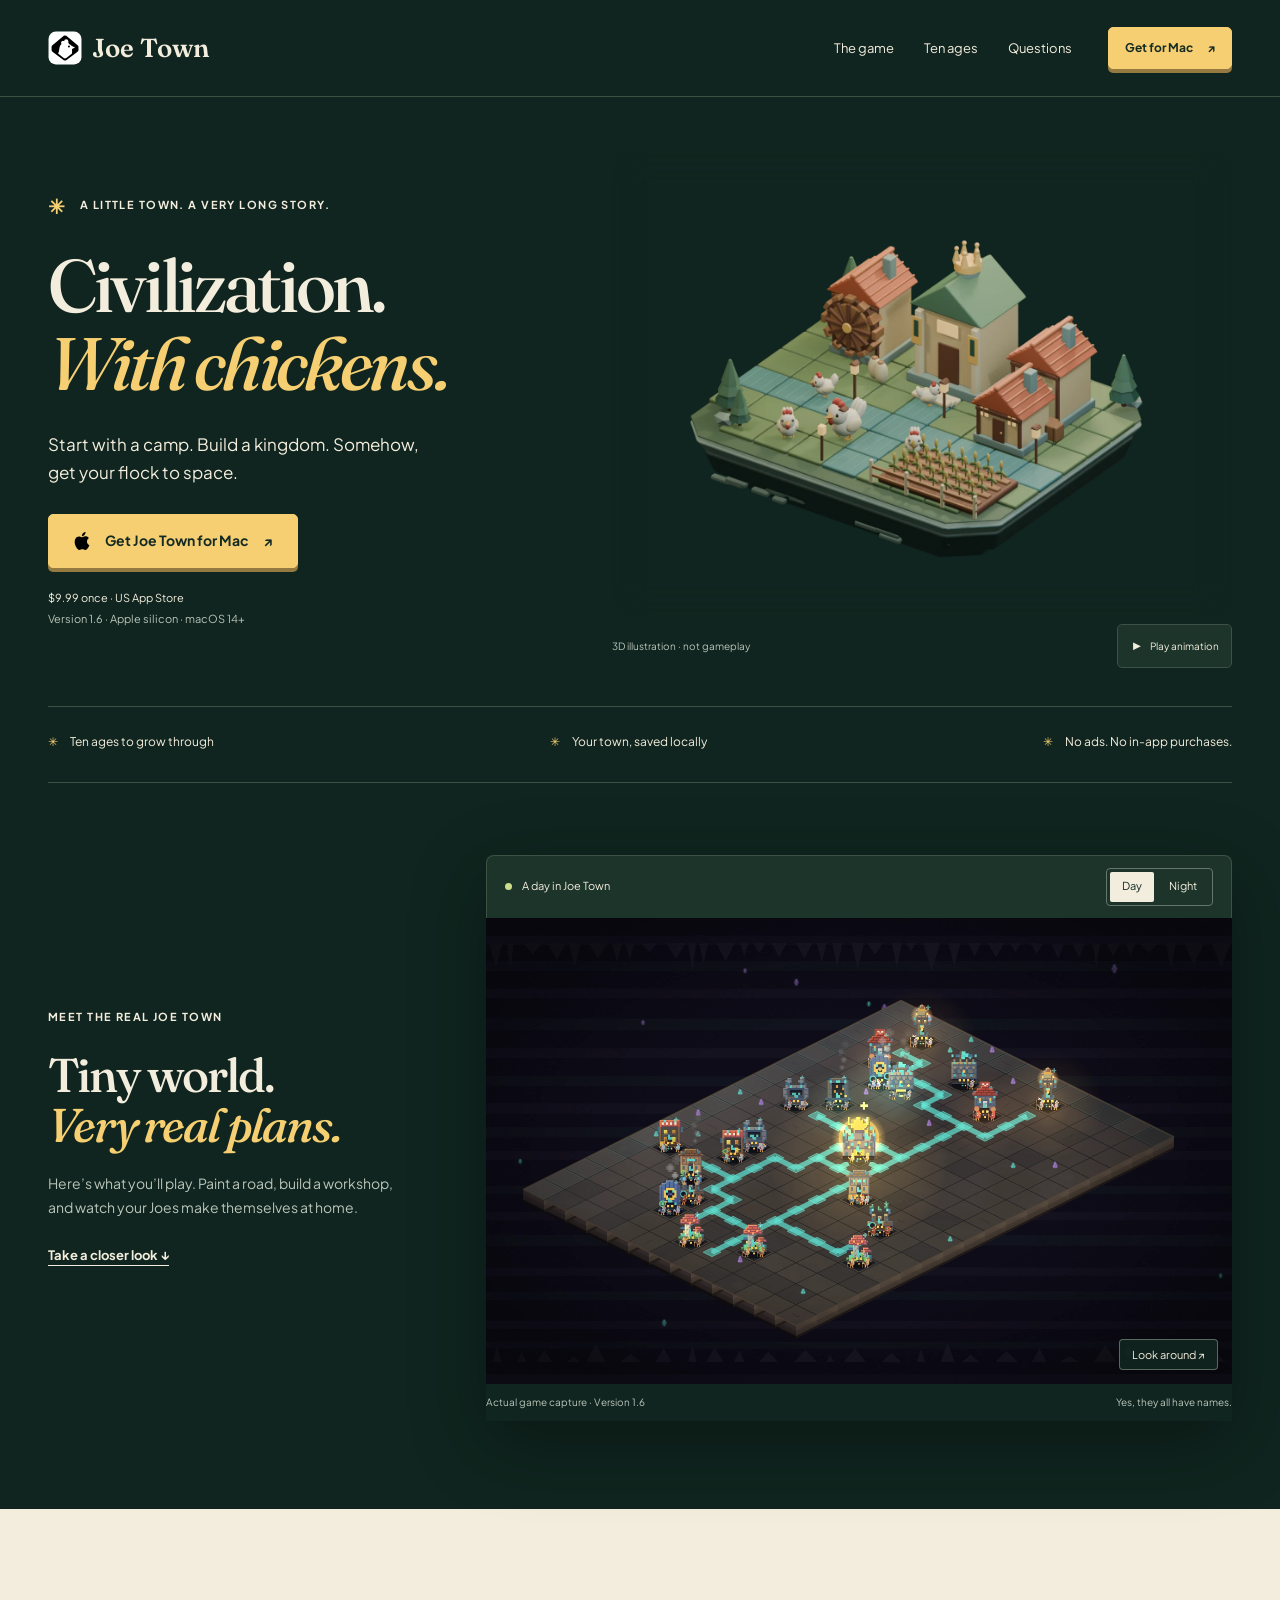
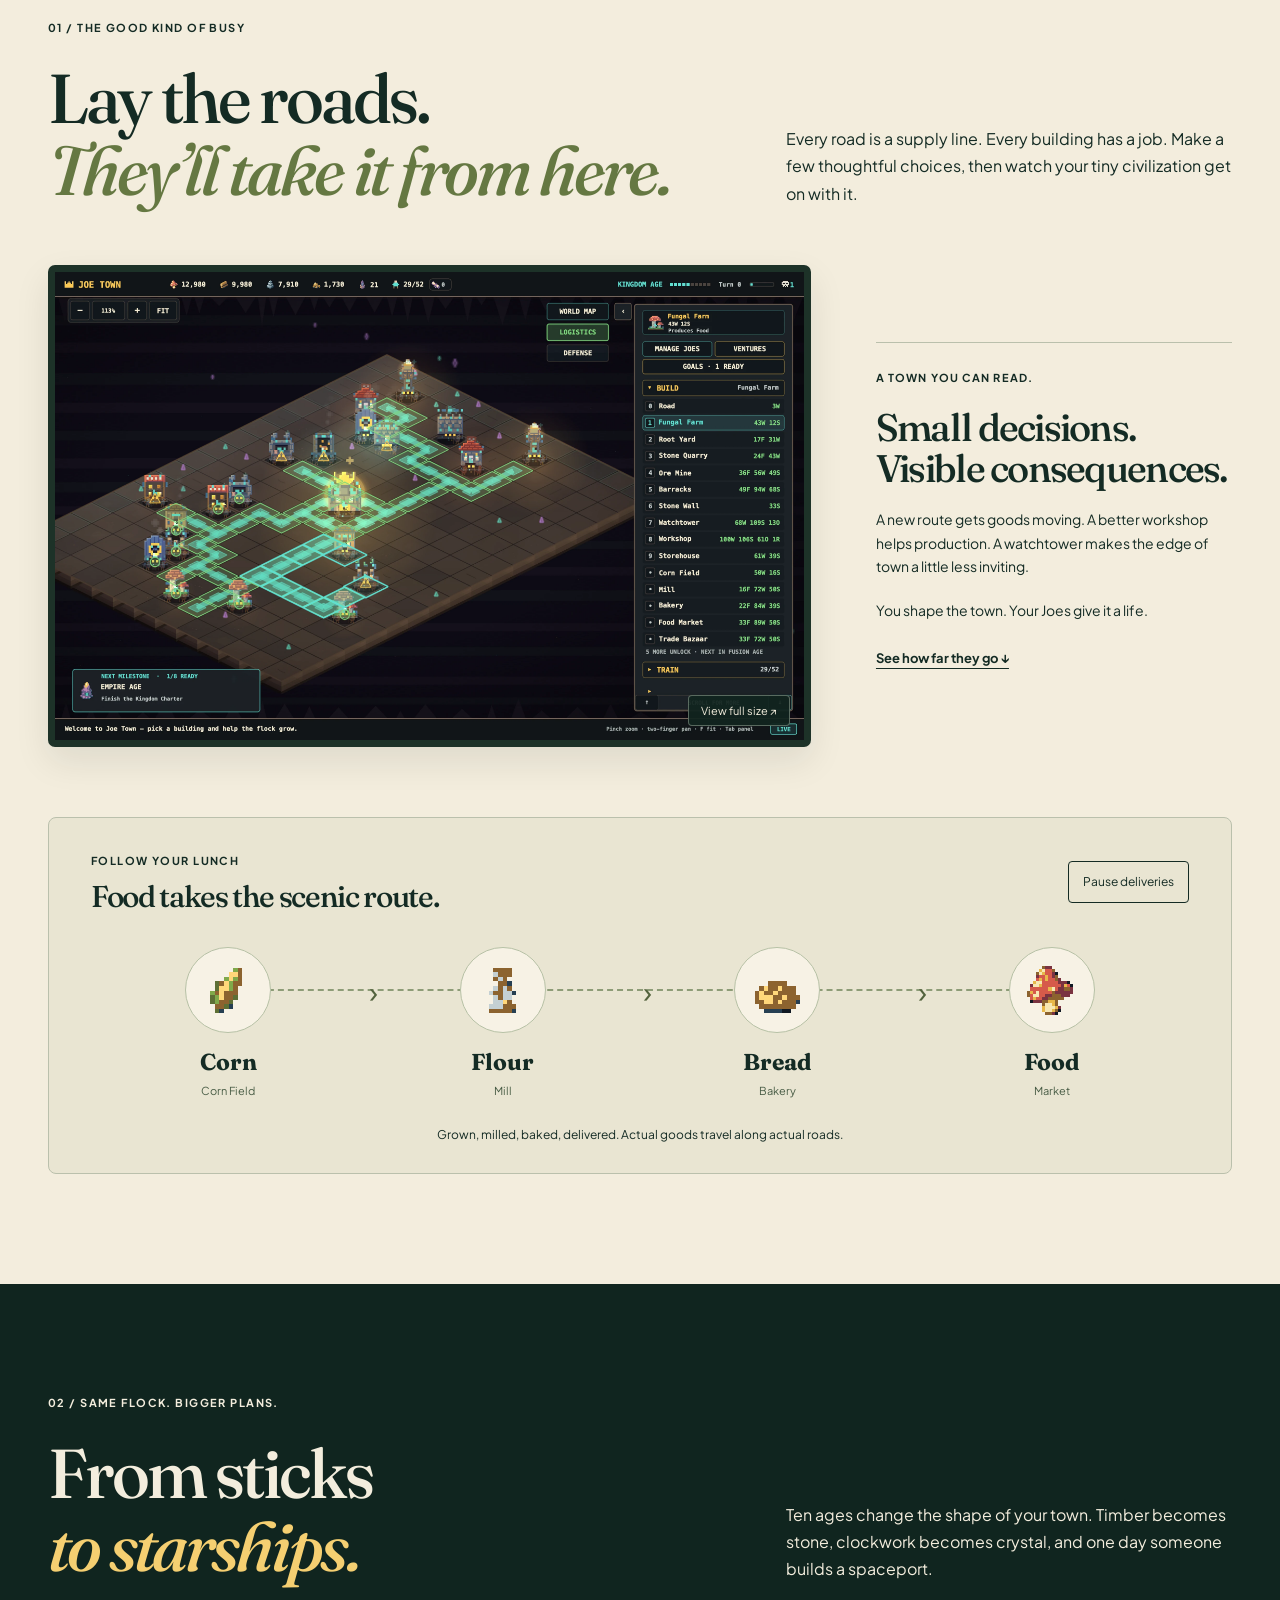
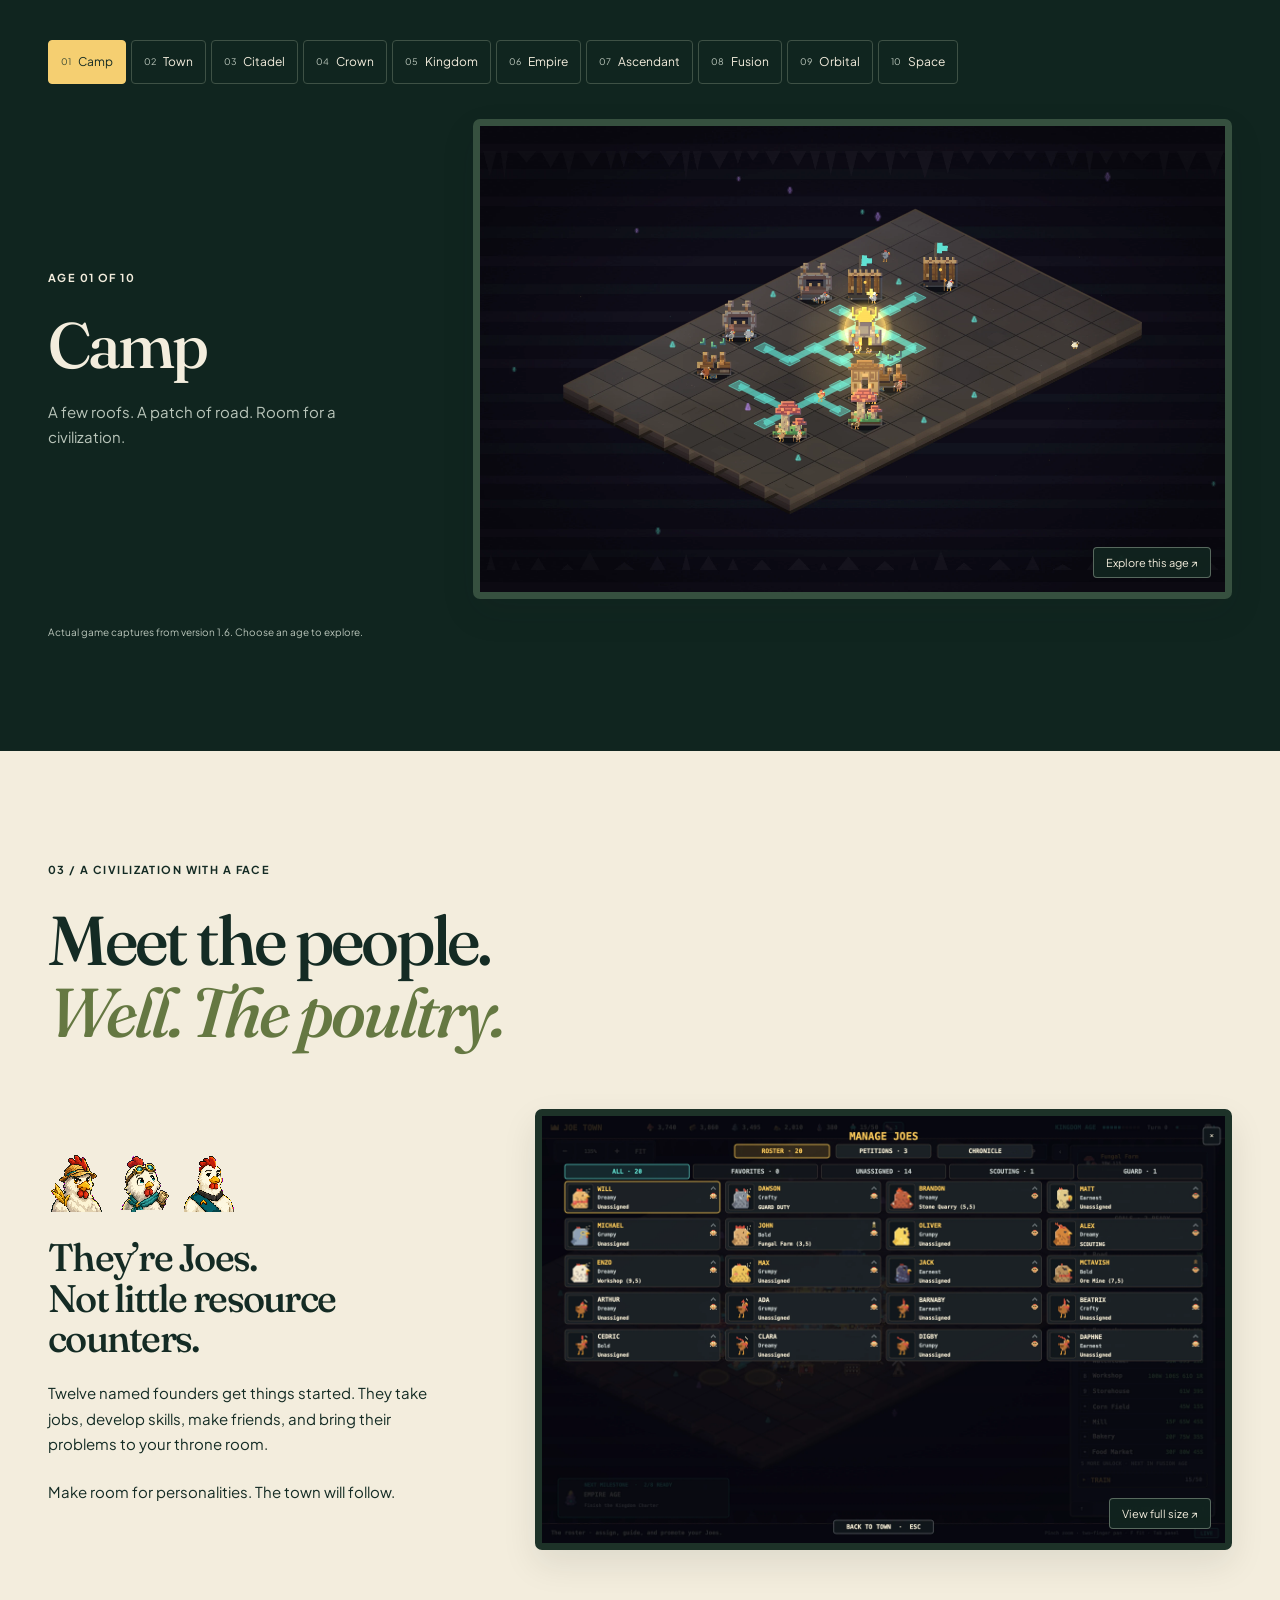
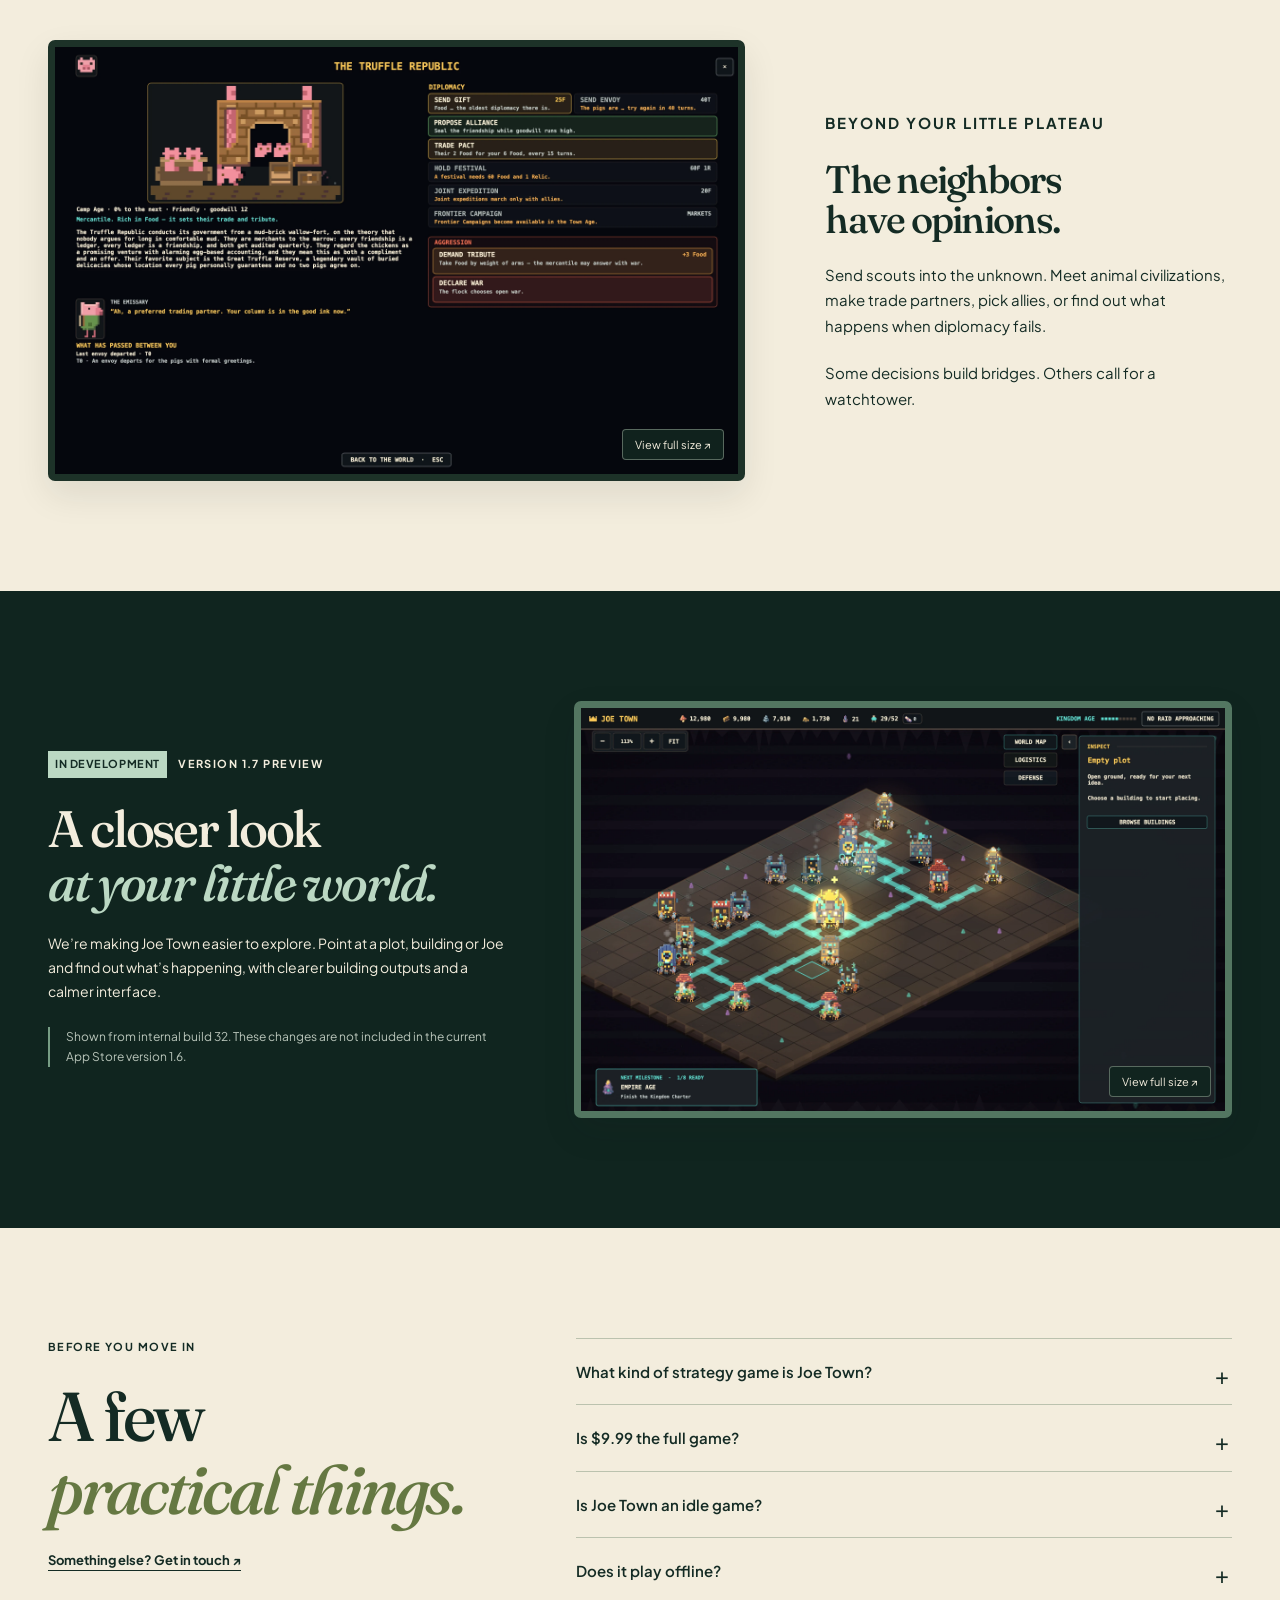
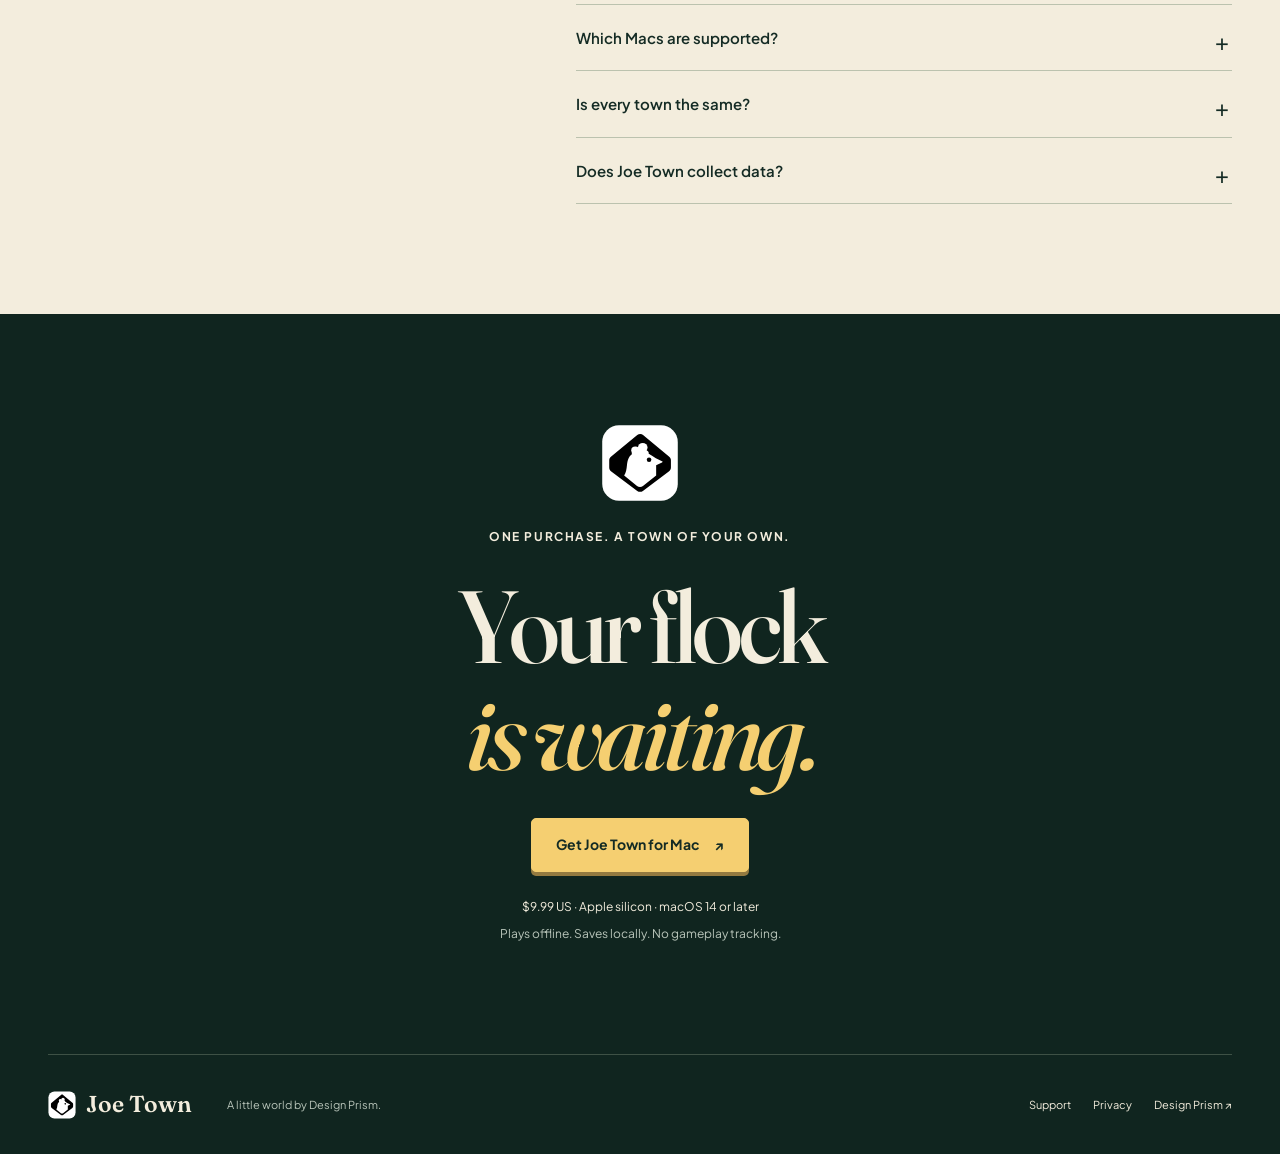
==== commit 468e448e: "Add Blender chicken-town hero with accessible seamless animation" ====
--- a/index.html
+++ b/index.html
@@ -46,7 +46,7 @@
   <link rel="preconnect" href="https://fonts.googleapis.com">
   <link rel="preconnect" href="https://fonts.gstatic.com" crossorigin>
   <link href="https://fonts.googleapis.com/css2?family=Fraunces:ital,opsz,wght@0,9..144,500;0,9..144,600;1,9..144,500;1,9..144,600&amp;family=Plus+Jakarta+Sans:wght@400;500;600;700&amp;display=swap" rel="stylesheet">
-  <link rel="stylesheet" href="css/style.css?v=20260904-fieldguide">
+  <link rel="stylesheet" href="css/style.css?v=20260905-diorama">
 
   <script type="application/ld+json">
   {
@@ -126,6 +126,29 @@
 </p>
 </div>
 </div>
+<figure class="hero-diorama" aria-labelledby="diorama-caption">
+<div class="diorama-stage">
+<img class="diorama-poster" src="images/refresh/hero-diorama.webp" width="1440" height="1080" alt="A miniature chicken town with connected teal roads, a crowned hall, chickens and a turning mill wheel, illustrated in 3D" fetchpriority="high">
+<video id="diorama-video" class="diorama-video" width="1440" height="1080" muted loop playsinline preload="none" aria-hidden="true" tabindex="-1" data-desktop-src="media/joe-town-diorama.mp4" data-mobile-src="media/joe-town-diorama-mobile.mp4"></video>
+</div>
+<figcaption id="diorama-caption" class="diorama-caption">
+<span>3D illustration · not gameplay</span>
+<button id="diorama-toggle" class="diorama-toggle" aria-controls="diorama-video" aria-label="Play town animation" hidden><span class="diorama-toggle-icon" aria-hidden="true">▶</span><span class="diorama-toggle-text">Play animation</span></button>
+</figcaption>
+</figure>
+<div class="hero-facts">
+<span>Ten ages to grow through</span>
+<span>Your town, saved locally</span>
+<span>No ads. No in-app purchases.</span>
+</div>
+</section>
+<section class="actual-town section-wrap" aria-labelledby="actual-town-title">
+<div class="actual-town-copy">
+<p class="eyebrow">Meet the real Joe Town</p>
+<h2 id="actual-town-title">Tiny world.<br><em>Very real plans.</em></h2>
+<p>Here’s what you’ll play. Paint a road, build a workshop, and watch your Joes make themselves at home.</p>
+<a class="text-link" href="#how-it-works">Take a closer look <span aria-hidden="true">↓</span></a>
+</div>
 <div class="hero-picture">
 <div class="frame-top">
 <span>
@@ -137,16 +160,11 @@
 </div>
 </div>
 <a href="images/refresh/hero-day.webp" data-zoom class="hero-image-link">
-<img id="hero-image" src="images/refresh/hero-day.webp" width="2880" height="1800" alt="A bright Joe Town settlement with roads connecting its chicken civilization" fetchpriority="high">
+<img id="hero-image" src="images/refresh/hero-day.webp" width="2880" height="1800" alt="A bright Joe Town settlement with roads connecting its chicken civilization" loading="lazy">
 <span class="zoom-label">Look around ↗</span>
 </a>
 <p class="image-caption">Actual game capture · Version 1.6 <span>Yes, they all have names.</span>
 </p>
-</div>
-<div class="hero-facts">
-<span>Ten ages to grow through</span>
-<span>Your town, saved locally</span>
-<span>No ads. No in-app purchases.</span>
 </div>
 </section>
 <section id="how-it-works" class="parchment section-space">
@@ -485,7 +503,7 @@
 <img id="lightbox-image" alt="" width="2880" height="1800">
 </div>
 </dialog>
-<script src="js/main.js?v=20260904-fieldguide" defer>
+<script src="js/main.js?v=20260905-diorama" defer>
 </script>
 </body>
 </html>
--- a/css/style.css
+++ b/css/style.css
@@ -1131,3 +1131,114 @@
 
 /* With scripting unavailable, keep the resource illustration still. */
 html:not(.js) .resource-chain li:after { animation: none; }
+
+/* Blender's miniature is an editorial illustration; real gameplay follows. */
+.hero {
+  display:grid;
+  grid-template-columns:minmax(0,.92fr) minmax(0,1.08fr);
+  align-items:center;
+  column-gap:36px;
+  padding-top:54px;
+}
+.hero-copy { display:block; }
+.hero h1 { font-size:clamp(56px,5.8vw,84px); }
+.hero-intro { margin-top:27px; font-size:17px; max-width:31ch; }
+.hero-buy { margin-top:28px; gap:20px; }
+.hero-buy p { width:100%; }
+.hero-diorama { min-width:0; }
+.diorama-stage {
+  position:relative;
+  aspect-ratio:4/3;
+  overflow:hidden;
+  border-radius:16px;
+  background:#10251f;
+}
+/* Fade only the empty outer margin, preserving the miniature's silhouette. */
+.diorama-stage {
+  -webkit-mask-image:linear-gradient(to right,transparent,#000 6%,#000 94%,transparent),linear-gradient(to bottom,transparent,#000 7%,#000 93%,transparent);
+  mask-image:linear-gradient(to right,transparent,#000 6%,#000 94%,transparent),linear-gradient(to bottom,transparent,#000 7%,#000 93%,transparent);
+  -webkit-mask-composite:source-in;
+  mask-composite:intersect;
+}
+.diorama-poster,.diorama-video {
+  display:block;
+  width:100%;
+  height:100%;
+  object-fit:contain;
+}
+.diorama-video { position:absolute; inset:0; opacity:0; }
+.diorama-video.is-ready { opacity:1; }
+.diorama-caption {
+  min-height:52px;
+  display:flex;
+  align-items:center;
+  justify-content:space-between;
+  gap:10px;
+  color:var(--muted);
+  font-size:10px;
+  padding-top:8px;
+}
+.diorama-toggle {
+  display:inline-flex;
+  align-items:center;
+  gap:8px;
+  padding:10px 12px;
+  min-height:44px;
+  border:1px solid var(--line);
+  border-radius:5px;
+  background:#1c342a;
+  color:var(--paper);
+  font-size:10px;
+  white-space:nowrap;
+}
+.diorama-toggle:hover { border-color:#b9c5ba; }
+.diorama-toggle-icon { width:12px; text-align:center; }
+.hero-facts {
+  grid-column:1/-1;
+  margin-top:38px;
+  padding:25px 0 29px;
+  border-top:1px solid var(--line);
+  border-bottom:1px solid var(--line);
+}
+.actual-town {
+  display:grid;
+  grid-template-columns:.66fr 1.34fr;
+  gap:70px;
+  align-items:center;
+  padding-block:72px 88px;
+}
+.actual-town h2 { font-size:clamp(36px,3.7vw,54px); }
+.actual-town-copy>p:not(.eyebrow) { font-size:14px; color:var(--muted); margin-top:22px; }
+.actual-town .hero-picture { margin-top:0; }
+@media(min-width:781px) and (max-width:1100px) {
+  .hero { column-gap:25px; }
+  .hero h1 { font-size:clamp(48px,6.4vw,68px); }
+  .hero .eyebrow { font-size:9px; letter-spacing:.08em; }
+  .hero-intro { font-size:15px; }
+  .hero-buy .button { padding-inline:16px; gap:10px; font-size:12px; }
+  .actual-town { gap:36px; }
+}
+@media(max-width:780px) {
+  .hero { grid-template-columns:1fr; padding-top:39px; gap:0; }
+  .hero-copy { max-width:560px; }
+  .hero h1 { font-size:clamp(50px,10.7vw,78px); }
+  .hero .eyebrow { margin-bottom:19px; }
+  .hero-intro { margin-top:20px; max-width:34ch; font-size:16px; }
+  .hero-buy { margin-top:23px; gap:19px; }
+  .hero-buy p { width:auto; }
+  .hero-diorama { margin-top:27px; }
+  .diorama-stage { border-radius:10px; }
+  .diorama-caption { font-size:9px; }
+  .diorama-toggle { padding-inline:10px; font-size:9px; }
+  .hero-facts { margin-top:24px; padding-block:23px; }
+  .actual-town { grid-template-columns:1fr; gap:30px; padding-block:52px 58px; }
+  .actual-town-copy>p:not(.eyebrow) { max-width:43ch; }
+  .actual-town h2 { font-size:43px; }
+}
+@media(max-width:400px) {
+  .hero h1 { font-size:48px; }
+  .hero .eyebrow { font-size:9px; letter-spacing:.08em; }
+  .tiny-sun { margin-right:6px; }
+  .diorama-caption { gap:6px; font-size:8px; }
+  .diorama-toggle { font-size:9px; padding-inline:8px; gap:5px; }
+}
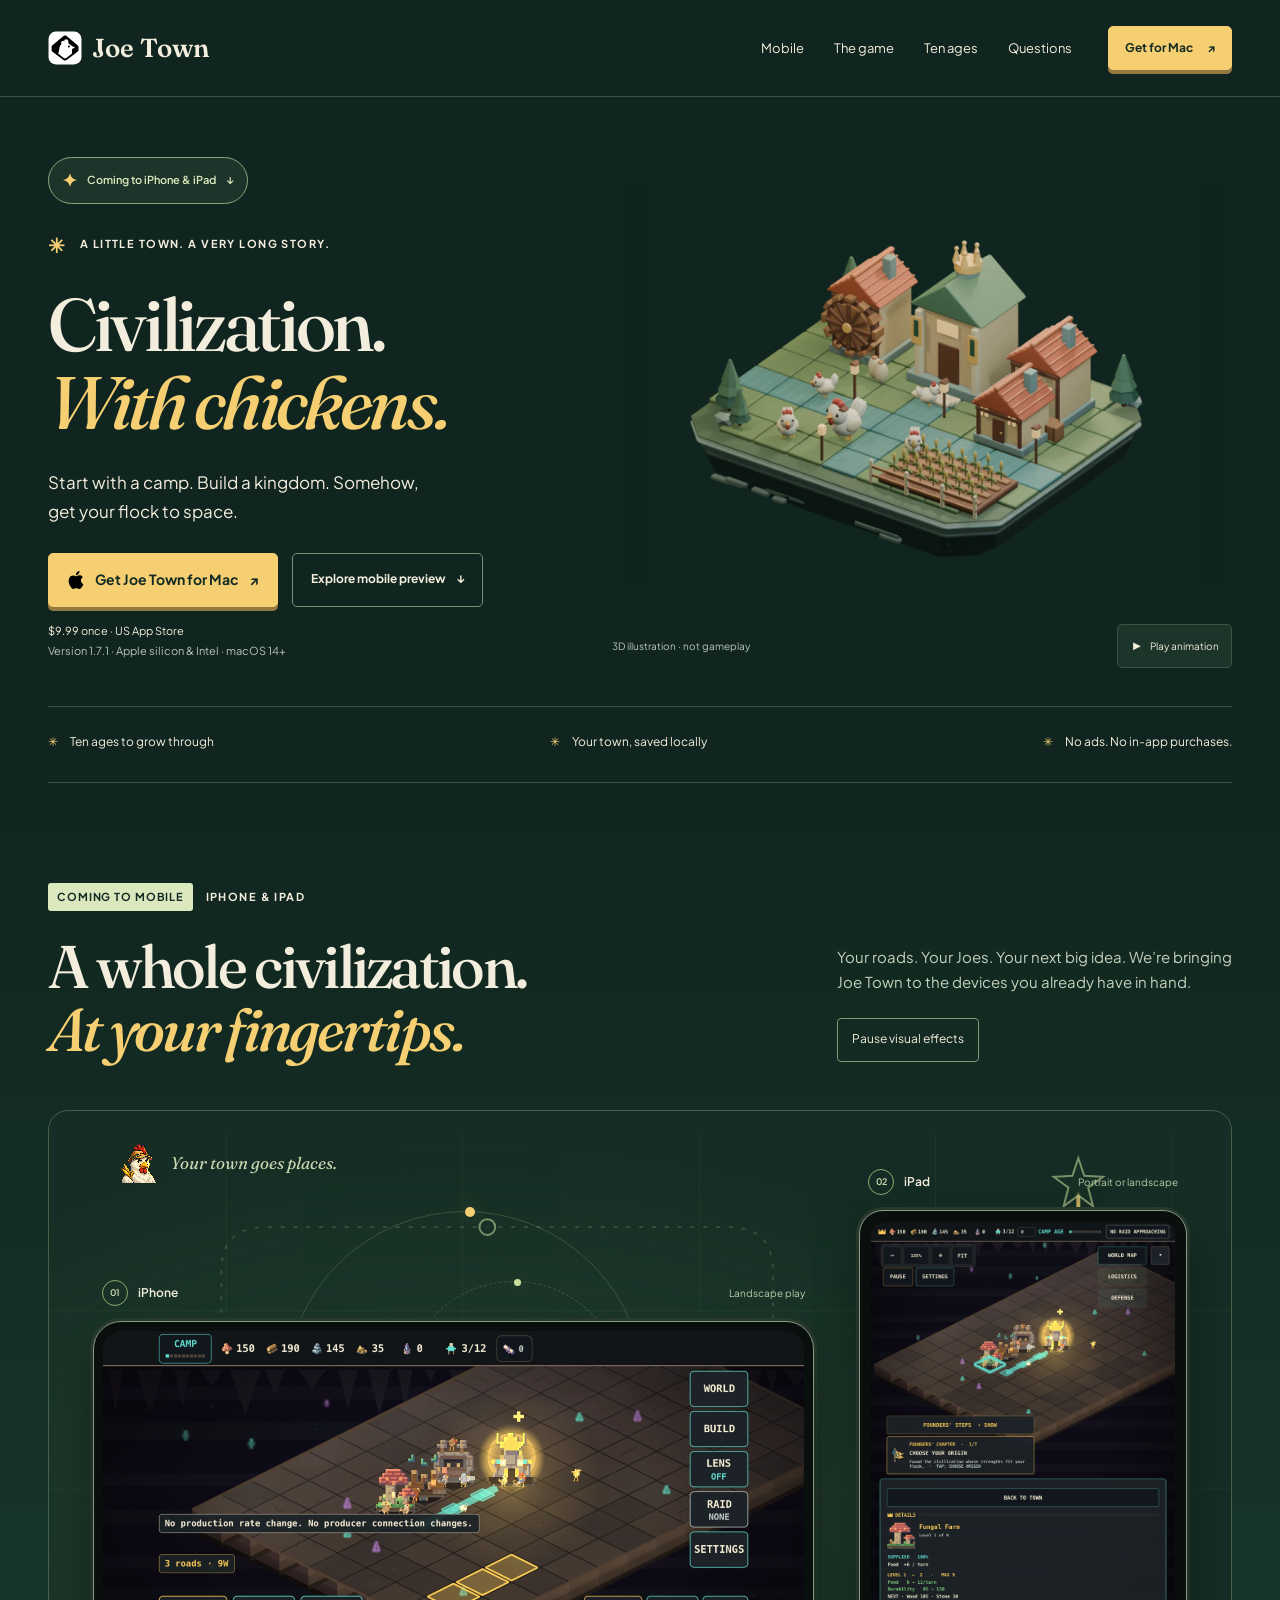
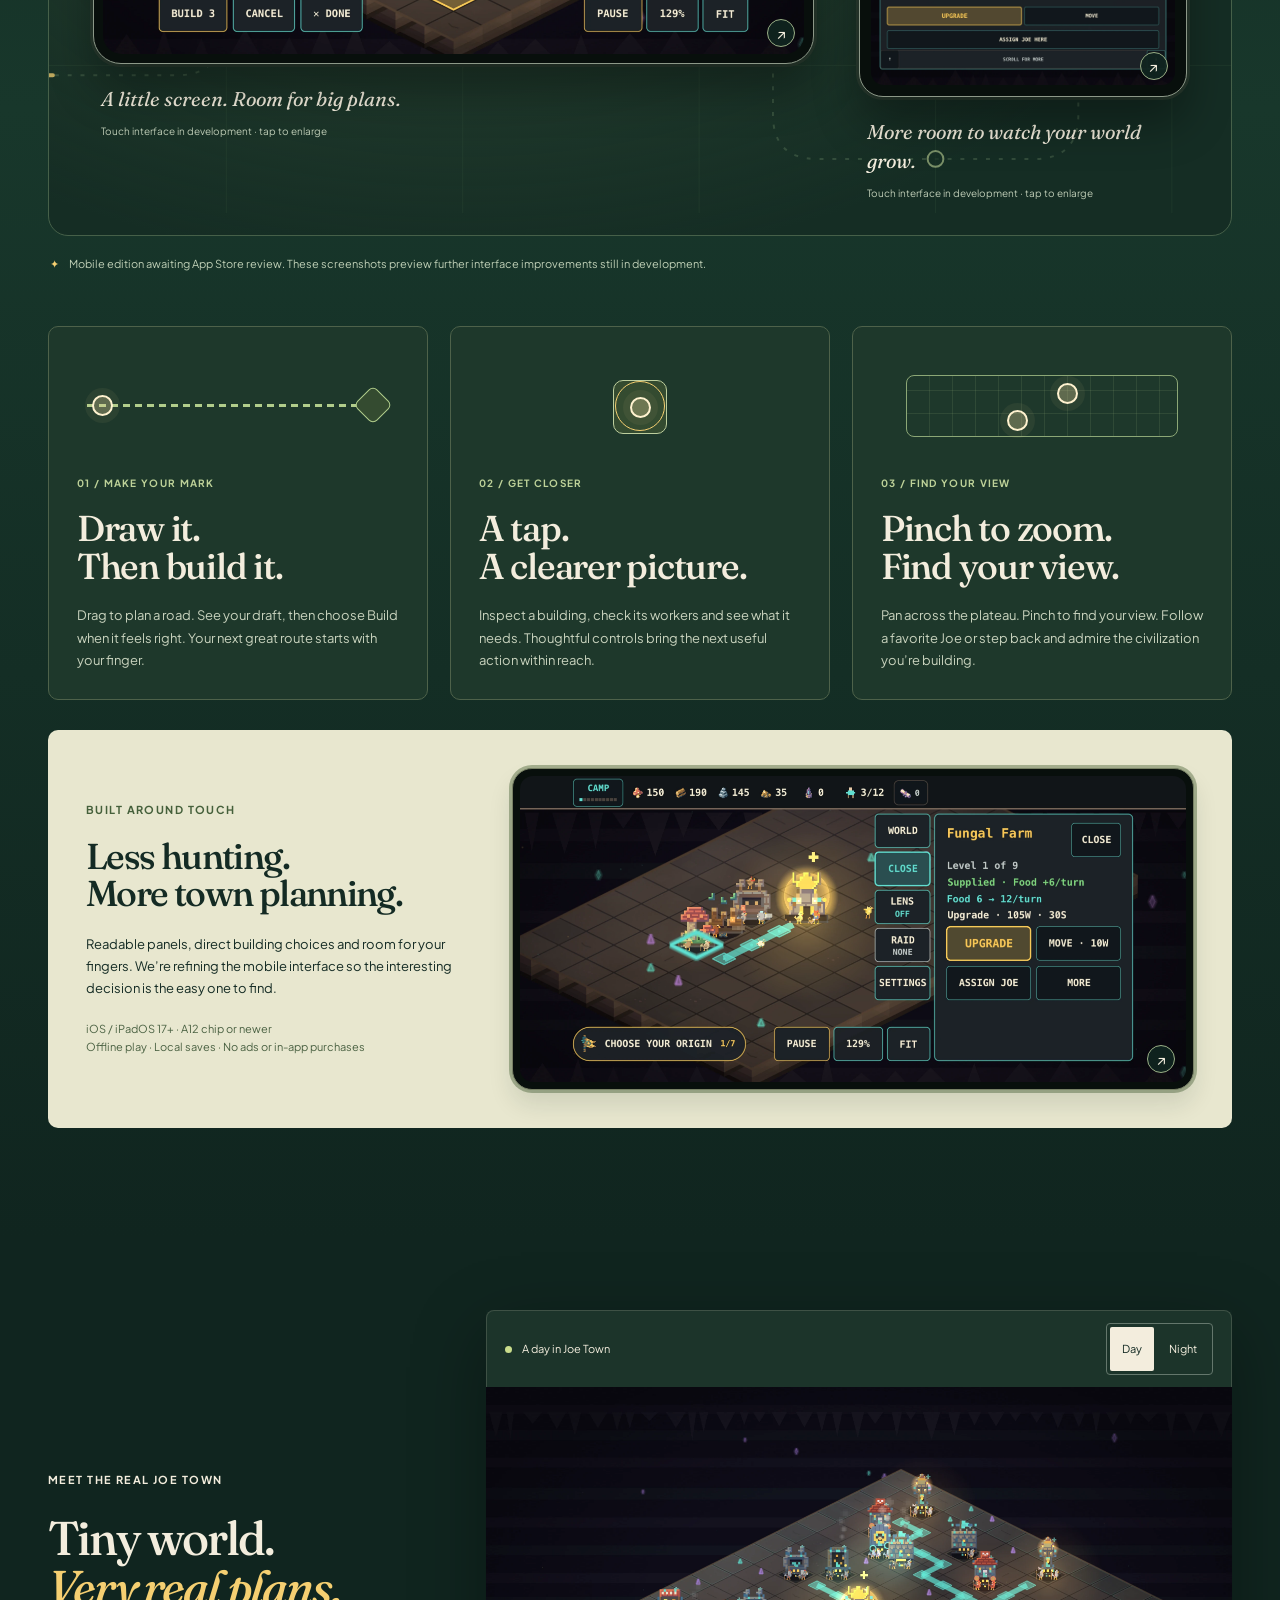
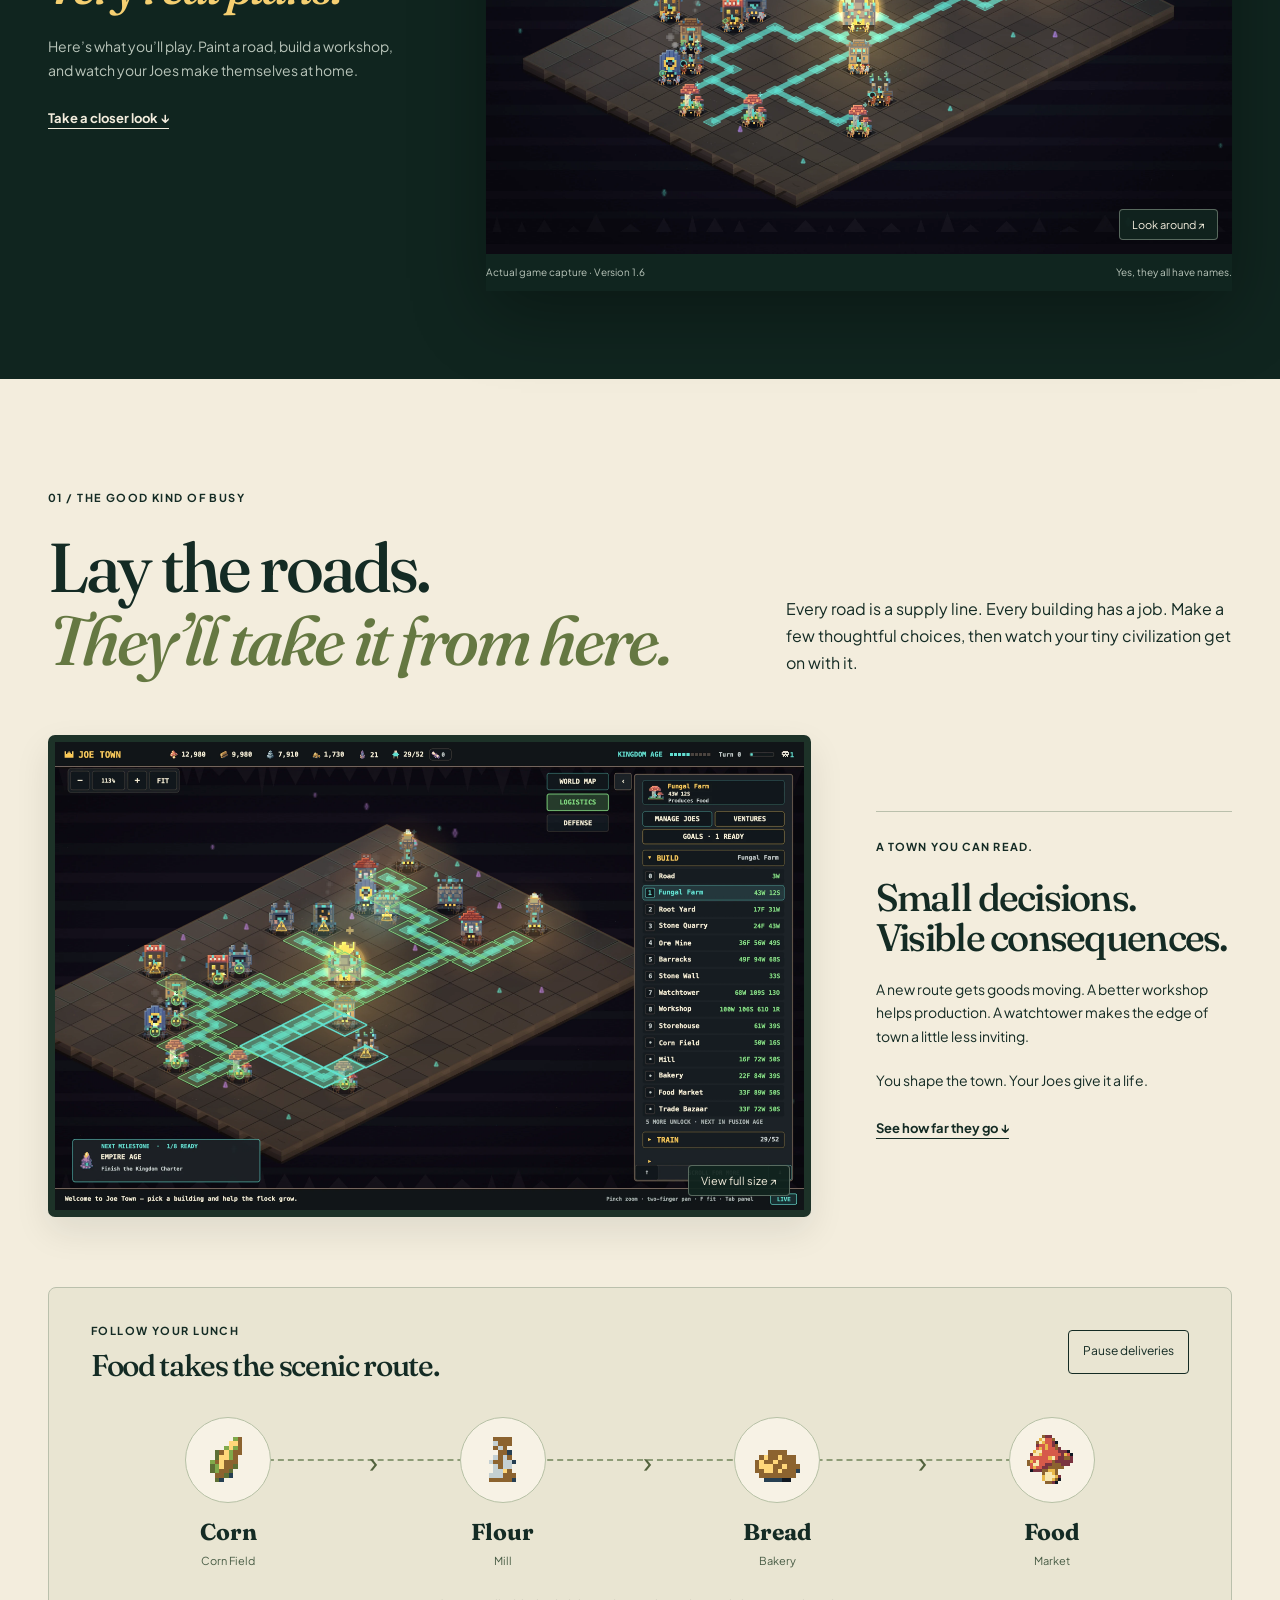
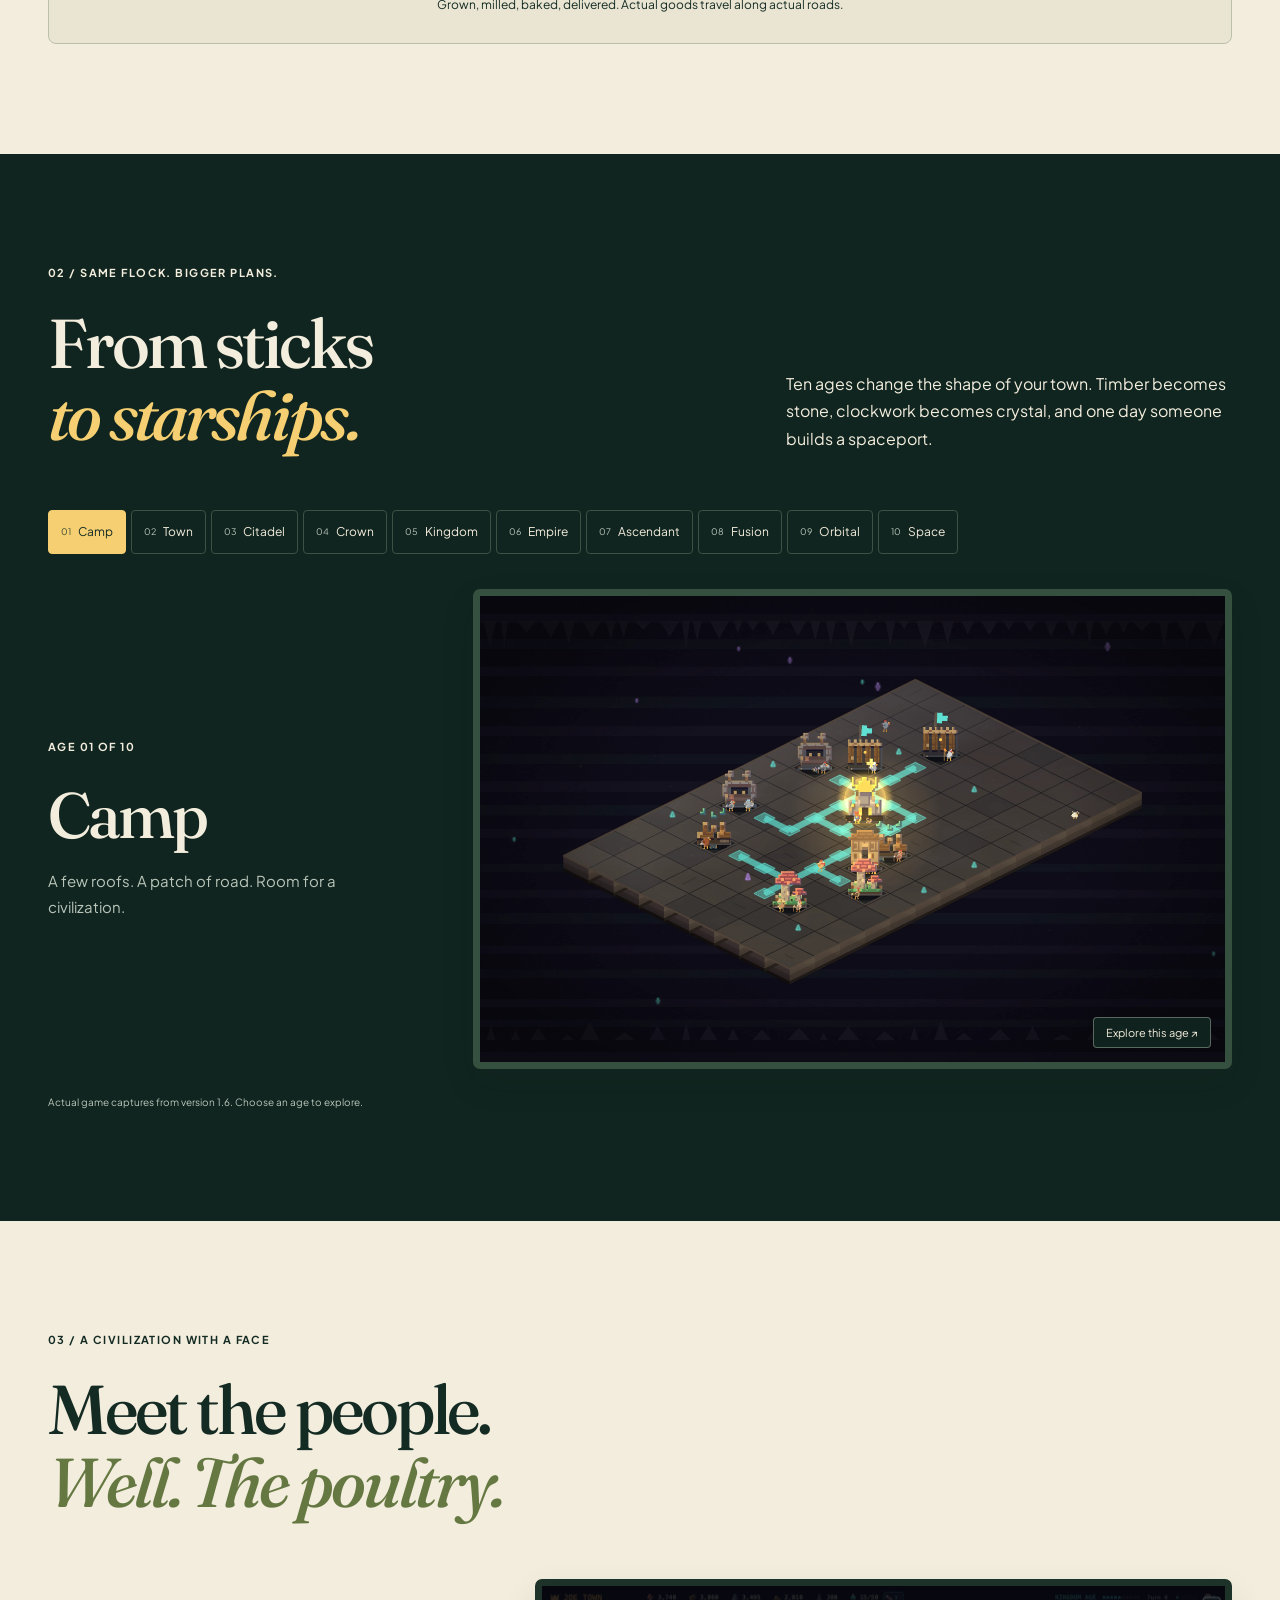
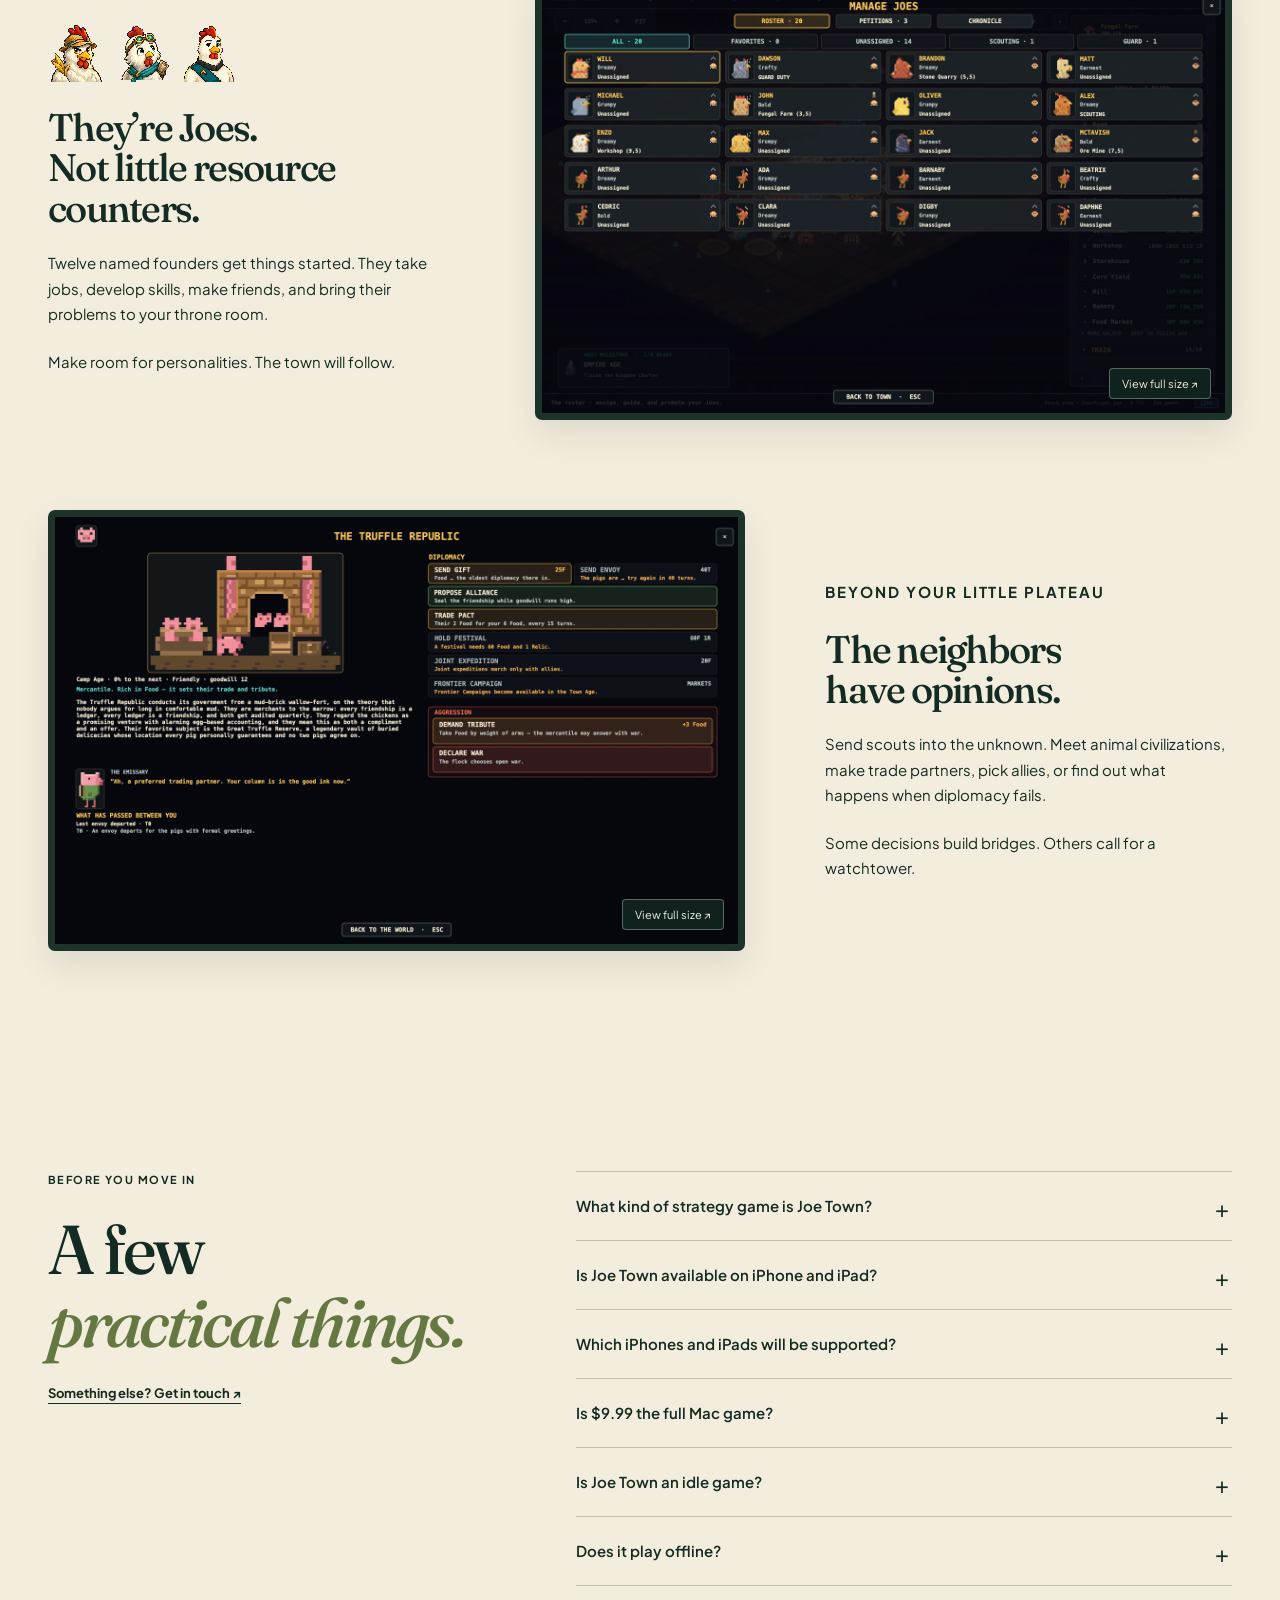
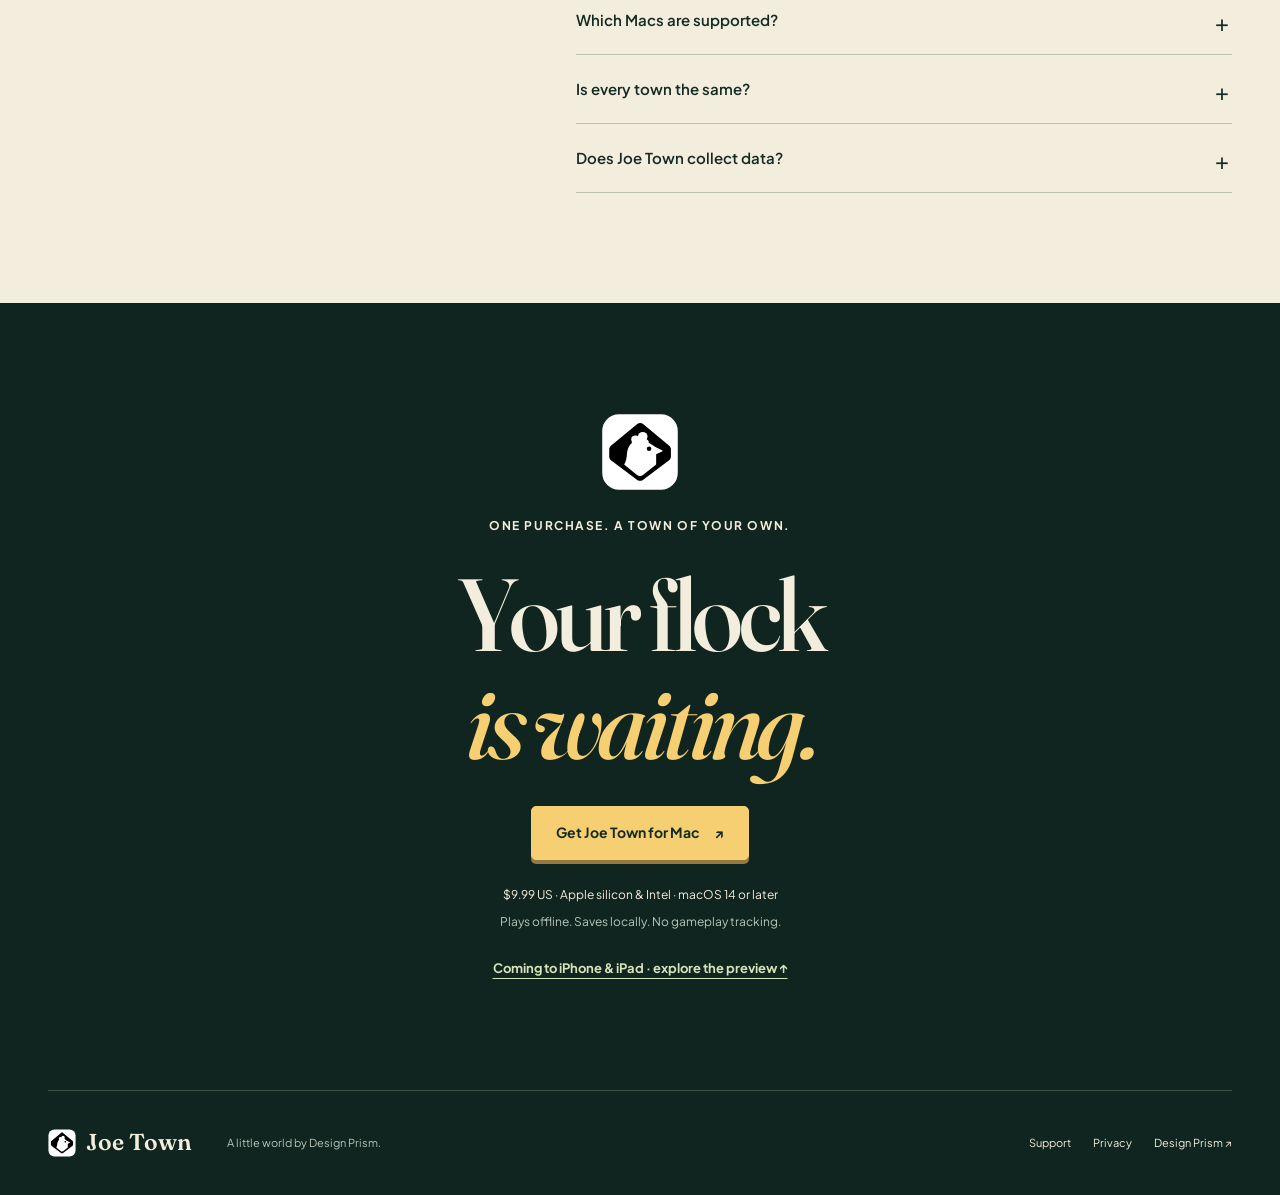
==== commit 18baa9a9: "Introduce animated iPhone and iPad preview with verified release details" ====
--- a/index.html
+++ b/index.html
@@ -3,10 +3,10 @@
 <head>
   <meta charset="UTF-8">
   <meta name="viewport" content="width=device-width, initial-scale=1.0, viewport-fit=cover">
-  <title>Joe Town — Chicken Civilization Strategy for Mac</title>
-  <meta name="description" content="A native Mac strategy city-builder. Twelve named chickens, ten ages, real supply chains, and permanent tech choices. $9.99 once. Plays offline.">
+  <title>Joe Town — Chicken Civilization. Coming to iPhone &amp; iPad.</title>
+  <meta name="description" content="Build a chicken civilization through ten ages. Available for Mac, with an iPhone and iPad edition coming soon. Real roads, named Joes, and offline towns.">
   <link rel="canonical" href="https://gojoetown.com/">
-  <meta name="theme-color" content="#070708">
+  <meta name="theme-color" content="#10251f">
   <meta name="apple-mobile-web-app-title" content="Joe Town">
 
   <!-- Google tag (gtag.js) -->
@@ -22,20 +22,20 @@
   <meta property="og:type" content="website">
   <meta property="og:locale" content="en_US">
   <meta property="og:site_name" content="Joe Town">
-  <meta property="og:title" content="Joe Town — Build a chicken civilization.">
-  <meta property="og:description" content="Twelve named Joes. Ten ages. Real roads. Native Mac strategy, $9.99 once.">
+  <meta property="og:title" content="Joe Town — A whole civilization at your fingertips.">
+  <meta property="og:description" content="Coming to iPhone and iPad. Build your chicken civilization through ten ages. Available for Mac, $9.99 once in the US.">
   <meta property="og:url" content="https://gojoetown.com/">
-  <meta property="og:image" content="https://gojoetown.com/images/refresh/social.png">
-  <meta property="og:image:secure_url" content="https://gojoetown.com/images/refresh/social.png">
+  <meta property="og:image" content="https://gojoetown.com/images/mobile/social.png">
+  <meta property="og:image:secure_url" content="https://gojoetown.com/images/mobile/social.png">
   <meta property="og:image:type" content="image/png">
   <meta property="og:image:width" content="1200">
   <meta property="og:image:height" content="630">
-  <meta property="og:image:alt" content="A living Joe Town glowing beneath the cavern at dusk.">
+  <meta property="og:image:alt" content="Joe Town mobile preview on iPhone and iPad. Coming soon; available now for Mac.">
   <meta name="twitter:card" content="summary_large_image">
-  <meta name="twitter:title" content="Joe Town — Build a chicken civilization.">
-  <meta name="twitter:description" content="Twelve named Joes. Ten ages. Real roads. Native Mac strategy, $9.99 once.">
-  <meta name="twitter:image" content="https://gojoetown.com/images/refresh/social.png">
-  <meta name="twitter:image:alt" content="A living Joe Town glowing beneath the cavern at dusk.">
+  <meta name="twitter:title" content="Joe Town — A whole civilization at your fingertips.">
+  <meta name="twitter:description" content="Coming to iPhone and iPad. Build your chicken civilization through ten ages. Available for Mac, $9.99 once in the US.">
+  <meta name="twitter:image" content="https://gojoetown.com/images/mobile/social.png">
+  <meta name="twitter:image:alt" content="Joe Town mobile preview on iPhone and iPad. Coming soon; available now for Mac.">
 
   <link rel="icon" type="image/svg+xml" sizes="any" href="/images/logo-mark.svg">
   <link rel="icon" type="image/png" sizes="32x32" href="/images/favicon-32.png">
@@ -46,19 +46,20 @@
   <link rel="preconnect" href="https://fonts.googleapis.com">
   <link rel="preconnect" href="https://fonts.gstatic.com" crossorigin>
   <link href="https://fonts.googleapis.com/css2?family=Fraunces:ital,opsz,wght@0,9..144,500;0,9..144,600;1,9..144,500;1,9..144,600&amp;family=Plus+Jakarta+Sans:wght@400;500;600;700&amp;display=swap" rel="stylesheet">
-  <link rel="stylesheet" href="css/style.css?v=20260905-diorama">
+  <link rel="stylesheet" href="css/style.css?v=20260930-mobile-r1">
 
   <script type="application/ld+json">
   {
     "@context": "https://schema.org",
     "@type": "VideoGame",
     "name": "Joe Town",
-    "description": "A native Mac strategy city-builder where twelve named chickens build a civilization across ten ages with physical supply chains, permanent technology choices, petitions, raids, and a space program.",
+    "description": "A native Mac strategy city-builder where named chickens build a civilization across ten ages. An iPhone and iPad edition is coming soon.",
     "operatingSystem": "macOS 14 or later",
+    "softwareVersion": "1.7.1",
     "applicationCategory": "GameApplication",
     "genre": ["Strategy", "Simulation"],
     "gamePlatform": "Mac",
-    "image": "https://gojoetown.com/images/refresh/social.png",
+    "image": "https://gojoetown.com/images/mobile/social.png",
     "url": "https://gojoetown.com/",
     "author": { "@type": "Organization", "name": "Design Prism", "url": "https://www.design-prism.com/" },
     "offers": {
@@ -75,14 +76,79 @@
     "@context": "https://schema.org",
     "@type": "FAQPage",
     "mainEntity": [
-      {"@type":"Question","name":"What kind of strategy game is Joe Town?","acceptedAnswer":{"@type":"Answer","text":"A native Mac city-builder and simulation. Paint roads, tune production chains, make permanent technology choices, and keep an eye on the neighbors."}},
-      {"@type":"Question","name":"Is $9.99 the full game?","acceptedAnswer":{"@type":"Answer","text":"Yes. One purchase includes all ten ages, 24 buildings, 18 technologies, every named Joe, and local saves. There are no ads, in-app purchases, or gameplay tracking."}},
-      {"@type":"Question","name":"Is Joe Town an idle game?","acceptedAnswer":{"@type":"Answer","text":"Joe Town combines hands-on town planning with an economy that keeps working. Town-defining choices wait for you, and bounded offline progress arrives as a report when you return."}},
-      {"@type":"Question","name":"Does it play offline?","acceptedAnswer":{"@type":"Answer","text":"Yes. Joe Town saves locally and runs with the internet off."}},
-      {"@type":"Question","name":"Which Macs are supported?","acceptedAnswer":{"@type":"Answer","text":"Version 1.6 supports Apple silicon Macs running macOS 14 or later. Support for Intel Macs in the next update is still being verified."}},
-      {"@type":"Question","name":"Is every town the same?","acceptedAnswer":{"@type":"Answer","text":"No. Worlds are seeded, founders arrive in a different order, and towns diverge through their Joes and choices."}},
-      {"@type":"Question","name":"Does Joe Town collect data?","acceptedAnswer":{"@type":"Answer","text":"The Mac game collects no gameplay data and requires no account. This website uses Google Analytics for aggregate visits."}}
-    ]
+      {
+            "@type": "Question",
+            "name": "What kind of strategy game is Joe Town?",
+            "acceptedAnswer": {
+                  "@type": "Answer",
+                  "text": "A native city-builder and simulation. Paint roads, tune production chains, make permanent technology choices, and keep an eye on the neighbors. Available for Mac, with an iPhone and iPad edition coming soon."
+            }
+      },
+      {
+            "@type": "Question",
+            "name": "Is Joe Town available on iPhone and iPad?",
+            "acceptedAnswer": {
+                  "@type": "Answer",
+                  "text": "The mobile edition is awaiting App Store review. The touch interface shown on this page previews further improvements still in development. Joe Town is available for Mac today."
+            }
+      },
+      {
+            "@type": "Question",
+            "name": "Which iPhones and iPads will be supported?",
+            "acceptedAnswer": {
+                  "@type": "Answer",
+                  "text": "The mobile edition is designed for iOS 17 or iPadOS 17 and later, on devices with an A12 chip or newer. Play in landscape on iPhone; iPad supports portrait and landscape."
+            }
+      },
+      {
+            "@type": "Question",
+            "name": "Is $9.99 the full Mac game?",
+            "acceptedAnswer": {
+                  "@type": "Answer",
+                  "text": "Yes. The US Mac App Store price is $9.99 once for the full game, including all ten ages, 24 building types and 18 civilization technology choices, plus a branching guild system, named Joes, and local saves. There are no ads or in-app purchases. Pricing can vary by region."
+            }
+      },
+      {
+            "@type": "Question",
+            "name": "Is Joe Town an idle game?",
+            "acceptedAnswer": {
+                  "@type": "Answer",
+                  "text": "Joe Town combines hands-on town planning with an economy that keeps working. Town-defining choices wait for you, and bounded offline progress arrives as a report when you return."
+            }
+      },
+      {
+            "@type": "Question",
+            "name": "Does it play offline?",
+            "acceptedAnswer": {
+                  "@type": "Answer",
+                  "text": "Yes. Joe Town saves locally and runs with the internet off. Each device has its own town; saves do not automatically sync between devices."
+            }
+      },
+      {
+            "@type": "Question",
+            "name": "Which Macs are supported?",
+            "acceptedAnswer": {
+                  "@type": "Answer",
+                  "text": "Version 1.7.1 supports Apple silicon and Intel Macs running macOS 14 or later."
+            }
+      },
+      {
+            "@type": "Question",
+            "name": "Is every town the same?",
+            "acceptedAnswer": {
+                  "@type": "Answer",
+                  "text": "No. Worlds are seeded, founders arrive in a different order, and towns diverge through their Joes and choices."
+            }
+      },
+      {
+            "@type": "Question",
+            "name": "Does Joe Town collect data?",
+            "acceptedAnswer": {
+                  "@type": "Answer",
+                  "text": "The game collects no gameplay data and requires no account. This website uses Google Analytics for aggregate visits."
+            }
+      }
+]
   }
   </script>
 
@@ -95,6 +161,7 @@
 <span>Joe Town</span>
 </a>
 <nav aria-label="Main navigation">
+<a href="#mobile">Mobile</a>
 <a href="#how-it-works">The game</a>
 <a href="#ages">Ten ages</a>
 <a href="#questions">Questions</a>
@@ -103,6 +170,7 @@
 </a>
 <button class="menu-toggle" aria-expanded="false" aria-controls="mobile-menu" aria-label="Open navigation" hidden>Menu</button>
 <nav id="mobile-menu" aria-label="Mobile navigation" hidden>
+<a href="#mobile">Mobile</a>
 <a href="#how-it-works">The game</a>
 <a href="#ages">Ten ages</a>
 <a href="#questions">Questions</a>
@@ -110,7 +178,8 @@
 </header>
 <main id="main">
 <section class="hero section-wrap" aria-labelledby="hero-title">
-<div class="hero-copy">
+<div class="hero-copy" data-reveal>
+<a class="mobile-announcement" href="#mobile"><span class="announcement-mark" aria-hidden="true">✦</span> Coming to iPhone &amp; iPad <span aria-hidden="true">↓</span></a>
 <p class="eyebrow">
 <span class="tiny-sun" aria-hidden="true">✳</span> A little town. A very long story.</p>
 <h1 id="hero-title">Civilization.<br>
@@ -121,8 +190,9 @@
 <a class="button" href="https://apps.apple.com/app/id6790244910">
 <img src="images/apple-mark.svg" alt="" width="18" height="21"> Get Joe Town for Mac <span aria-hidden="true">↗</span>
 </a>
+<a class="button button-outline" href="#mobile">Explore mobile preview <span aria-hidden="true">↓</span></a>
 <p>$9.99 once · US App Store<br>
-<span>Version 1.6 · Apple silicon · macOS 14+</span>
+<span>Version 1.7.1 · Apple silicon &amp; Intel · macOS 14+</span>
 </p>
 </div>
 </div>
@@ -142,7 +212,67 @@
 <span>No ads. No in-app purchases.</span>
 </div>
 </section>
-<section class="actual-town section-wrap" aria-labelledby="actual-town-title">
+<section id="mobile" class="mobile-edition section-space" aria-labelledby="mobile-title">
+<div class="section-wrap">
+<div class="mobile-heading" data-reveal>
+<div>
+<p class="eyebrow"><span class="coming-tag">Coming to mobile</span> iPhone &amp; iPad</p>
+<h2 id="mobile-title">A whole civilization.<br><em>At your fingertips.</em></h2>
+</div>
+<div class="mobile-heading-note">
+<p>Your roads. Your Joes. Your next big idea. We’re bringing Joe Town to the devices you already have in hand.</p>
+<button id="site-motion-toggle" class="quiet-button" aria-pressed="false" hidden>Pause visual effects</button>
+</div>
+</div>
+<div class="mobile-showcase motion-paused" data-motion-scene>
+<div class="mobile-route-art" aria-hidden="true">
+<svg xmlns="http://www.w3.org/2000/svg" class="town-route" viewBox="0 0 1200 690" focusable="false"><title>Mobile route illustration</title><desc>A decorative route from a road to a star.</desc><path id="mobile-route-grid" d="M0 180h1200M0 360h1200M0 540h1200M180 0v690M420 0v690M660 0v690M900 0v690M1140 0v690" class="route-grid"/><defs><path id="mobile-route-path" d="M-20 550h150q45 0 45-45V140q0-45 45-45h470q45 0 45 45v450q0 45 45 45h220q45 0 45-45V50"/></defs><g id="mobile-route-track"><use class="route-track" href="#mobile-route-path"/><use class="route-traveller" href="#mobile-route-path"/></g><g id="mobile-route-stations" class="route-stations"><circle cx="175" cy="275" r="8"/><circle cx="445" cy="95" r="8"/><circle cx="735" cy="450" r="8"/><circle cx="900" cy="635" r="8"/><path d="m1045 25 6 18 19 1-15 11 5 19-15-11-15 11 5-19-15-11 19-1z"/></g></svg>
+</div>
+<div class="mobile-orbit orbit-one" aria-hidden="true"><span></span></div>
+<div class="mobile-orbit orbit-two" aria-hidden="true"><span></span></div>
+<div class="mobile-sticker" aria-hidden="true"><img src="images/joe-avatar-john.webp" width="256" height="256" alt=""><span>Your town goes places.</span></div>
+<figure class="device-figure device-phone" data-reveal>
+<div class="device-label"><span class="device-number">01</span> iPhone <span>Landscape play</span></div>
+<a class="device-shell phone-shell" href="images/mobile/iphone-road.webp" data-zoom data-caption="iPhone touch interface · development preview, not the submitted mobile build">
+<img src="images/mobile/iphone-road.webp" width="2622" height="1206" alt="Development preview of Joe Town on iPhone, with a road draft and explicit Build, Cancel and Done controls" loading="lazy">
+<span class="device-zoom" aria-hidden="true">↗</span>
+</a>
+<figcaption>A little screen. Room for big plans.<br><span>Touch interface in development · tap to enlarge</span></figcaption>
+</figure>
+<figure class="device-figure device-ipad" data-reveal>
+<div class="device-label"><span class="device-number">02</span> iPad <span>Portrait or landscape</span></div>
+<a class="device-shell ipad-shell" href="images/mobile/ipad-town.webp" data-zoom data-caption="iPad touch interface · development preview, not the submitted mobile build">
+<img src="images/mobile/ipad-town.webp" width="1488" height="2266" alt="Development preview of Joe Town on iPad in portrait, with the town, resources and a selected Fungal Farm inspector arranged for touch" loading="lazy">
+<span class="device-zoom" aria-hidden="true">↗</span>
+</a>
+<figcaption>More room to watch your world grow.<br><span>Touch interface in development · tap to enlarge</span></figcaption>
+</figure>
+</div>
+<p class="mobile-preview-note"><span aria-hidden="true">✦</span> Mobile edition awaiting App Store review. These screenshots preview further interface improvements still in development.</p>
+<div class="touch-features motion-paused" data-motion-scene>
+<article class="touch-card" data-reveal>
+<div class="gesture gesture-road" aria-hidden="true"><span class="gesture-track"></span><span class="gesture-finger"></span><span class="gesture-destination"></span></div>
+<p class="eyebrow">01 / Make your mark</p><h3>Draw it.<br>Then build it.</h3>
+<p>Drag to plan a road. See your draft, then choose Build when it feels right. Your next great route starts with your finger.</p>
+</article>
+<article class="touch-card" data-reveal>
+<div class="gesture gesture-tap" aria-hidden="true"><span class="gesture-target"></span><span class="gesture-finger"></span><span class="gesture-ring"></span></div>
+<p class="eyebrow">02 / Get closer</p><h3>A tap.<br>A clearer picture.</h3>
+<p>Inspect a building, check its workers and see what it needs. Thoughtful controls bring the next useful action within reach.</p>
+</article>
+<article class="touch-card" data-reveal>
+<div class="gesture gesture-pinch" aria-hidden="true"><span class="gesture-grid"></span><span class="gesture-finger finger-one"></span><span class="gesture-finger finger-two"></span></div>
+<p class="eyebrow">03 / Find your view</p><h3>Pinch to zoom.<br>Find your view.</h3>
+<p>Pan across the plateau. Pinch to find your view. Follow a favorite Joe or step back and admire the civilization you’re building.</p>
+</article>
+</div>
+<div class="mobile-detail" data-reveal>
+<div class="mobile-detail-copy"><p class="eyebrow">Built around touch</p><h3>Less hunting.<br>More town planning.</h3><p>Readable panels, direct building choices and room for your fingers. We’re refining the mobile interface so the interesting decision is the easy one to find.</p><p class="detail-note">iOS / iPadOS 17+ · A12 chip or newer<br>Offline play · Local saves · No ads or in-app purchases</p></div>
+<a class="device-shell detail-shell" href="images/mobile/iphone-inspect.webp" data-zoom data-caption="iPhone building inspector · development preview, not the submitted mobile build"><img src="images/mobile/iphone-inspect.webp" width="2622" height="1206" alt="Development preview of the iPhone building inspector showing production, upgrade costs and Assign Joe controls beside the town" loading="lazy"><span class="device-zoom" aria-hidden="true">↗</span></a>
+</div>
+</div>
+</section>
+<section class="actual-town section-wrap" data-reveal aria-labelledby="actual-town-title">
 <div class="actual-town-copy">
 <p class="eyebrow">Meet the real Joe Town</p>
 <h2 id="actual-town-title">Tiny world.<br><em>Very real plans.</em></h2>
@@ -169,7 +299,7 @@
 </section>
 <section id="how-it-works" class="parchment section-space">
 <div class="section-wrap">
-<div class="section-heading">
+<div class="section-heading" data-reveal>
 <p class="eyebrow">01 / The good kind of busy</p>
 <h2>Lay the roads.<br>
 <em>They’ll take it from here.</em>
@@ -233,7 +363,7 @@
 </div>
 </section>
 <section id="ages" class="ages section-space section-wrap">
-<div class="section-heading">
+<div class="section-heading" data-reveal>
 <p class="eyebrow">02 / Same flock. Bigger plans.</p>
 <h2>From sticks<br>
 <em>to starships.</em>
@@ -263,7 +393,7 @@
 <span>10</span>Space</a>
 </div>
 <div class="age-panels">
-<article id="age-camp" class="age-panel">
+<article id="age-camp" class="age-panel" data-reveal>
 <div class="age-story">
 <p class="eyebrow">Age 01 of 10</p>
 <h3>Camp</h3>
@@ -274,7 +404,7 @@
 <span class="zoom-label">Explore this age ↗</span>
 </a>
 </article>
-<article id="age-town" class="age-panel">
+<article id="age-town" class="age-panel" data-reveal>
 <div class="age-story">
 <p class="eyebrow">Age 02 of 10</p>
 <h3>Town</h3>
@@ -285,7 +415,7 @@
 <span class="zoom-label">Explore this age ↗</span>
 </a>
 </article>
-<article id="age-citadel" class="age-panel">
+<article id="age-citadel" class="age-panel" data-reveal>
 <div class="age-story">
 <p class="eyebrow">Age 03 of 10</p>
 <h3>Citadel</h3>
@@ -296,7 +426,7 @@
 <span class="zoom-label">Explore this age ↗</span>
 </a>
 </article>
-<article id="age-crown" class="age-panel">
+<article id="age-crown" class="age-panel" data-reveal>
 <div class="age-story">
 <p class="eyebrow">Age 04 of 10</p>
 <h3>Crown</h3>
@@ -307,7 +437,7 @@
 <span class="zoom-label">Explore this age ↗</span>
 </a>
 </article>
-<article id="age-kingdom" class="age-panel">
+<article id="age-kingdom" class="age-panel" data-reveal>
 <div class="age-story">
 <p class="eyebrow">Age 05 of 10</p>
 <h3>Kingdom</h3>
@@ -318,7 +448,7 @@
 <span class="zoom-label">Explore this age ↗</span>
 </a>
 </article>
-<article id="age-empire" class="age-panel">
+<article id="age-empire" class="age-panel" data-reveal>
 <div class="age-story">
 <p class="eyebrow">Age 06 of 10</p>
 <h3>Empire</h3>
@@ -329,7 +459,7 @@
 <span class="zoom-label">Explore this age ↗</span>
 </a>
 </article>
-<article id="age-ascendant" class="age-panel">
+<article id="age-ascendant" class="age-panel" data-reveal>
 <div class="age-story">
 <p class="eyebrow">Age 07 of 10</p>
 <h3>Ascendant</h3>
@@ -340,7 +470,7 @@
 <span class="zoom-label">Explore this age ↗</span>
 </a>
 </article>
-<article id="age-fusion" class="age-panel">
+<article id="age-fusion" class="age-panel" data-reveal>
 <div class="age-story">
 <p class="eyebrow">Age 08 of 10</p>
 <h3>Fusion</h3>
@@ -351,7 +481,7 @@
 <span class="zoom-label">Explore this age ↗</span>
 </a>
 </article>
-<article id="age-orbital" class="age-panel">
+<article id="age-orbital" class="age-panel" data-reveal>
 <div class="age-story">
 <p class="eyebrow">Age 09 of 10</p>
 <h3>Orbital</h3>
@@ -362,7 +492,7 @@
 <span class="zoom-label">Explore this age ↗</span>
 </a>
 </article>
-<article id="age-space" class="age-panel">
+<article id="age-space" class="age-panel" data-reveal>
 <div class="age-story">
 <p class="eyebrow">Age 10 of 10</p>
 <h3>Space</h3>
@@ -378,7 +508,7 @@
 </section>
 <section class="parchment section-space">
 <div class="section-wrap">
-<div class="character-heading">
+<div class="character-heading" data-reveal>
 <p class="eyebrow">03 / A civilization with a face</p>
 <h2>Meet the people.<br>
 <em>Well. The poultry.</em>
@@ -413,21 +543,6 @@
 </div>
 </div>
 </div>
-</section>
-<section class="preview section-space section-wrap">
-<div class="preview-copy">
-<p class="eyebrow">
-<span class="preview-tag">In development</span> Version 1.7 preview</p>
-<h2>A closer look<br>
-<em>at your little world.</em>
-</h2>
-<p>We’re making Joe Town easier to explore. Point at a plot, building or Joe and find out what’s happening, with clearer building outputs and a calmer interface.</p>
-<p class="preview-disclaimer">Shown from internal build 32. These changes are not included in the current App Store version 1.6.</p>
-</div>
-<a class="screenshot " href="images/refresh/preview-inspect.webp" data-zoom>
-<img src="images/refresh/preview-inspect.webp" alt="Preview of Joe Town 1.7 build 32 showing the new inspection interface" width="2880" height="1800" loading="lazy">
-<span class="zoom-label">View full size ↗</span>
-</a>
 </section>
 <section id="questions" class="parchment section-space">
 <div class="section-wrap faq-layout">
@@ -441,11 +556,19 @@
 <div class="faq-list">
 <details>
 <summary>What kind of strategy game is Joe Town?</summary>
-<p>A native Mac city-builder and simulation. Paint roads, tune production chains, make permanent technology choices, and keep an eye on the neighbors.</p>
-</details>
-<details>
-<summary>Is $9.99 the full game?</summary>
-<p>Yes. One purchase includes all ten ages, 24 buildings, 18 technologies, every named Joe, and local saves. There are no ads, in-app purchases, or gameplay tracking.</p>
+<p>A native city-builder and simulation. Paint roads, tune production chains, make permanent technology choices, and keep an eye on the neighbors. Available for Mac, with an iPhone and iPad edition coming soon.</p>
+</details>
+<details>
+<summary>Is Joe Town available on iPhone and iPad?</summary>
+<p>The mobile edition is awaiting App Store review. The touch interface shown on this page previews further improvements still in development. Joe Town is available for Mac today.</p>
+</details>
+<details>
+<summary>Which iPhones and iPads will be supported?</summary>
+<p>The mobile edition is designed for iOS 17 or iPadOS 17 and later, on devices with an A12 chip or newer. Play in landscape on iPhone; iPad supports portrait and landscape.</p>
+</details>
+<details>
+<summary>Is $9.99 the full Mac game?</summary>
+<p>Yes. The US Mac App Store price is $9.99 once for the full game, including all ten ages, 24 building types and 18 civilization technology choices, plus a branching guild system, named Joes, and local saves. There are no ads or in-app purchases. Pricing can vary by region.</p>
 </details>
 <details>
 <summary>Is Joe Town an idle game?</summary>
@@ -453,11 +576,11 @@
 </details>
 <details>
 <summary>Does it play offline?</summary>
-<p>Yes. Joe Town saves locally and runs with the internet off.</p>
+<p>Yes. Joe Town saves locally and runs with the internet off. Each device has its own town; saves do not automatically sync between devices.</p>
 </details>
 <details>
 <summary>Which Macs are supported?</summary>
-<p>Version 1.6 supports Apple silicon Macs running macOS 14 or later. Support for Intel Macs in the next update is still being verified.</p>
+<p>Version 1.7.1 supports Apple silicon and Intel Macs running macOS 14 or later.</p>
 </details>
 <details>
 <summary>Is every town the same?</summary>
@@ -465,8 +588,9 @@
 </details>
 <details>
 <summary>Does Joe Town collect data?</summary>
-<p>The Mac game collects no gameplay data and requires no account. This website uses Google Analytics for aggregate visits.</p>
-</details>
+<p>The game collects no gameplay data and requires no account. This website uses Google Analytics for aggregate visits.</p>
+</details>
+
 </div>
 </div>
 </section>
@@ -478,8 +602,9 @@
 </h2>
 <a class="button" href="https://apps.apple.com/app/id6790244910">Get Joe Town for Mac <span aria-hidden="true">↗</span>
 </a>
-<p>$9.99 US · Apple silicon · macOS 14 or later</p>
+<p>$9.99 US · Apple silicon &amp; Intel · macOS 14 or later</p>
 <p class="closing-note">Plays offline. Saves locally. No gameplay tracking.</p>
+<a class="closing-mobile text-link" href="#mobile">Coming to iPhone &amp; iPad · explore the preview ↑</a>
 </section>
 </main>
 <footer class="footer section-wrap">
@@ -503,7 +628,7 @@
 <img id="lightbox-image" alt="" width="2880" height="1800">
 </div>
 </dialog>
-<script src="js/main.js?v=20260905-diorama" defer>
+<script src="js/main.js?v=20260930-mobile-r1" defer>
 </script>
 </body>
 </html>
--- a/css/style.css
+++ b/css/style.css
@@ -1242,3 +1242,263 @@
   .diorama-caption { gap:6px; font-size:8px; }
   .diorama-toggle { font-size:9px; padding-inline:8px; gap:5px; }
 }
+
+/* The mobile chapter: real captures, editorial devices, a road to the stars. */
+.mobile-announcement {
+  display:inline-flex;
+  align-items:center;
+  gap:10px;
+  min-height:44px;
+  padding:7px 13px;
+  border:1px solid #8ea67c;
+  border-radius:100px;
+  color:#dce9bd;
+  background:#1c3429;
+  font-size:11px;
+  font-weight:600;
+  text-decoration:none;
+  margin-bottom:24px;
+}
+.mobile-announcement:hover { border-color:var(--gold); color:var(--gold); }
+.announcement-mark { font-size:18px; color:var(--gold); }
+.hero-buy { gap:14px; }
+.hero-buy .button { padding-inline:18px; gap:10px; }
+.button-outline {
+  color:var(--paper);
+  background:transparent;
+  border-color:#789078;
+  box-shadow:none;
+  font-size:12px;
+}
+.button-outline:hover { box-shadow:none; border-color:var(--gold); }
+.mobile-edition {
+  position:relative;
+  padding-top:100px;
+  background:linear-gradient(180deg,#10251f,#18372b 45%,#10251f);
+}
+.mobile-heading {
+  display:grid;
+  grid-template-columns:1.3fr .7fr;
+  align-items:end;
+  gap:55px;
+  margin-bottom:48px;
+}
+.mobile-heading h2 { font-size:clamp(42px,4.7vw,68px); }
+.coming-tag {
+  display:inline-block;
+  padding:5px 9px;
+  margin-right:9px;
+  background:#dbe8be;
+  color:var(--ink);
+  border-radius:3px;
+  letter-spacing:.08em;
+}
+.mobile-heading-note p { font-size:15px; color:#c4d0bd; }
+.mobile-heading-note .quiet-button { margin-top:23px; border-color:#819778; }
+.mobile-showcase {
+  position:relative;
+  isolation:isolate;
+  display:grid;
+  grid-template-columns:minmax(0,1.65fr) minmax(0,.75fr);
+  align-items:center;
+  gap:45px;
+  padding:58px 44px 32px;
+  min-height:660px;
+  border:1px solid #466049;
+  border-radius:20px;
+  background:radial-gradient(ellipse at 35% 55%,#35503988,transparent 64%),#152d24;
+  overflow:hidden;
+}
+.mobile-route-art { position:absolute; inset:0; pointer-events:none; z-index:-1; }
+.town-route { width:100%; height:100%; }
+.route-grid { fill:none; stroke:#567453; stroke-width:1; opacity:.15; }
+.route-track { fill:none; stroke:#88a97c; stroke-width:2; stroke-dasharray:4 9; opacity:.25; }
+.route-traveller { fill:none; stroke:var(--gold); stroke-width:4; stroke-linecap:round; stroke-dasharray:24 2500; animation:route-travel 22s linear infinite; opacity:.75; }
+.route-stations { fill:#172f25; stroke:#a6bb86; stroke-width:2; opacity:.7; }
+.mobile-orbit {
+  position:absolute;
+  z-index:-1;
+  width:360px;
+  height:360px;
+  border:1px solid #a0bc7740;
+  border-radius:50%;
+  pointer-events:none;
+  animation:orbit-travel 36s linear infinite;
+}
+.orbit-one { left:20%; top:100px; }
+.orbit-two { width:220px; height:220px; left:30%; top:170px; animation-duration:28s; animation-direction:reverse; border-style:dashed; }
+.mobile-orbit>span { position:absolute; width:10px; height:10px; border-radius:50%; background:var(--gold); left:50%; top:-5px; box-shadow:0 0 18px #f5cf7140; }
+.orbit-two>span { width:7px; height:7px; background:#cadf9d; top:-3px; }
+.mobile-sticker { position:absolute; top:32px; left:70px; display:flex; align-items:center; gap:12px; color:#c8d7b2; font:italic 17px var(--serif); }
+.mobile-sticker img { width:40px; height:40px; image-rendering:pixelated; animation:joe-bob 5s ease-in-out infinite; }
+.device-figure { position:relative; min-width:0; }
+.device-phone { margin-top:50px; }
+.device-label { display:flex; align-items:center; gap:10px; font-size:12px; font-weight:600; margin:0 9px 15px; }
+.device-label>span:last-child { color:#b9ccaa; font-size:10px; font-weight:400; margin-left:auto; }
+.device-number { display:grid; place-items:center; width:26px; height:26px; border-radius:50%; border:1px solid #91aa70; color:#d3e2b5; font-size:9px; }
+.device-shell {
+  display:block;
+  position:relative;
+  padding:9px;
+  border:1px solid #8c9888;
+  border-radius:28px;
+  background:#080f0c;
+  box-shadow:0 26px 46px #0005,0 0 0 3px #293b2f;
+  transition:transform .3s ease,box-shadow .3s ease;
+}
+.device-shell:hover { transform:translateY(-4px); box-shadow:0 30px 48px #0007,0 0 0 3px #697756; }
+.device-shell img { width:100%; border-radius:19px; }
+.ipad-shell { padding:11px; border-radius:24px; }
+.ipad-shell img { border-radius:13px; }
+.device-zoom { position:absolute; right:18px; bottom:16px; width:28px; height:28px; display:grid; place-items:center; border-radius:50%; color:var(--paper); background:#10251fed; border:1px solid #9aaf86; font-size:15px; pointer-events:none; }
+.device-figure figcaption { margin:20px 8px 0; font:italic 20px var(--serif); line-height:1.45; }
+.device-figure figcaption>span { display:inline-block; font:10px var(--sans); color:#bdcbb5; margin-top:7px; }
+.mobile-preview-note { display:flex; align-items:flex-start; gap:10px; max-width:none; margin:19px 2px 0; font-size:11px; color:#bfcfb6; }
+.mobile-preview-note>span { color:var(--gold); }
+.touch-features { display:grid; grid-template-columns:repeat(3,minmax(0,1fr)); gap:22px; margin-top:52px; }
+.touch-card { border:1px solid #4e624a; border-radius:10px; padding:28px; background:#1e382b; }
+.touch-card .eyebrow { color:#bed299; margin-bottom:18px; font-size:10px; }
+.touch-card h3 { font-size:36px; letter-spacing:-.035em; }
+.touch-card>p:last-child { color:#c9d3be; font-size:13px; margin-top:19px; }
+.gesture { height:102px; position:relative; margin:0 0 18px; overflow:hidden; }
+.gesture-finger { position:absolute; width:21px; height:21px; border:2px solid #fff2cf; border-radius:50%; background:#e2ce9655; box-shadow:0 0 0 7px #e2ce9610; }
+.gesture-road .gesture-track { position:absolute; left:10px; right:25px; top:49px; height:3px; background:repeating-linear-gradient(90deg,#b1cd8b 0 7px,transparent 7px 12px); }
+.gesture-road .gesture-finger { top:40px; left:15px; animation:gesture-draw 4.5s ease-in-out infinite; }
+.gesture-destination { position:absolute; right:12px; top:36px; width:28px; height:28px; border:1px solid #b1cd8b; border-radius:6px; transform:rotate(45deg); background:#344b30; }
+.gesture-tap .gesture-target { position:absolute; width:54px; height:54px; left:calc(50% - 27px); top:25px; border:1px solid #bdce9d; background:#344b30; border-radius:10px; }
+.gesture-tap .gesture-finger { left:calc(50% - 10px); top:42px; animation:gesture-tap 4.5s ease-in-out infinite; }
+.gesture-ring { position:absolute; left:calc(50% - 25px); top:26px; width:50px; height:50px; border:1px solid var(--gold); border-radius:50%; animation:gesture-ripple 4.5s ease-out infinite; }
+.gesture-grid { position:absolute; inset:20px 25px; border:1px solid #8ca776; border-radius:8px; background:repeating-linear-gradient(90deg,transparent 0 22px,#a6c18320 22px 23px),repeating-linear-gradient(0deg,transparent 0 22px,#a6c18320 22px 23px); animation:gesture-view 5s ease-in-out infinite; }
+.gesture-pinch .finger-one { left:calc(50% - 35px); top:55px; animation:gesture-spread-one 5s ease-in-out infinite; }
+.gesture-pinch .finger-two { left:calc(50% + 15px); top:28px; animation:gesture-spread-two 5s ease-in-out infinite; }
+.mobile-detail { display:grid; grid-template-columns:.72fr 1.28fr; align-items:center; gap:42px; margin-top:30px; padding:38px; background:#e8e7cf; border-radius:10px; color:var(--ink); }
+.mobile-detail h3 { font-size:36px; }
+.mobile-detail .eyebrow { color:#45603b; margin-bottom:18px; }
+.mobile-detail-copy>p:not(.eyebrow) { font-size:13px; margin-top:20px; }
+.mobile-detail .detail-note { color:#4b6243; font-size:11px!important; }
+.detail-shell { border-color:#788165; box-shadow:0 14px 25px #142b241f,0 0 0 3px #a5af8e; border-radius:20px; padding:7px; }
+.detail-shell img { border-radius:13px; }
+.detail-shell:hover { box-shadow:0 20px 30px #142b2428,0 0 0 3px #697756; }
+.closing-mobile { color:#d5e4b9; }
+
+/* Every new loop shares the scene lifecycle; static content stays readable. */
+.motion-paused *, .motion-paused *::before, .motion-paused *::after { animation-play-state:paused!important; }
+[data-reveal].is-revealed { animation:chapter-reveal .75s cubic-bezier(.2,.7,.2,1) both; }
+.device-phone.is-revealed { animation:device-arrive .9s cubic-bezier(.2,.7,.2,1) both; }
+.device-ipad.is-revealed { animation:device-arrive .9s .12s cubic-bezier(.2,.7,.2,1) both; }
+.touch-card:nth-child(2).is-revealed { animation-delay:.08s; }
+.touch-card:nth-child(3).is-revealed { animation-delay:.16s; }
+.age-panel.is-revealed { animation:chapter-reveal .5s ease both; }
+@keyframes chapter-reveal { from { transform:translateY(22px); } to { transform:translateY(0); } }
+@keyframes device-arrive { from { transform:translateY(35px) rotate(1.5deg); } to { transform:translateY(0) rotate(0); } }
+@keyframes route-travel { to { stroke-dashoffset:-2524; } }
+@keyframes orbit-travel { to { transform:rotate(360deg); } }
+@keyframes joe-bob { 0%,100% { transform:translateY(0) rotate(-3deg); } 50% { transform:translateY(-5px) rotate(3deg); } }
+@keyframes gesture-draw { 0%,15%,100% { transform:translateX(0); } 65%,85% { transform:translateX(170px); } }
+@keyframes gesture-tap { 0%,35%,100% { transform:scale(1); } 45%,55% { transform:scale(.8); } }
+@keyframes gesture-ripple { 0%,44%,100% { transform:scale(.5); opacity:0; } 50% { transform:scale(.7); opacity:.8; } 75% { transform:scale(1.5); opacity:0; } }
+@keyframes gesture-view { 0%,20%,100% { transform:scale(.85); } 65%,85% { transform:scale(1); } }
+@keyframes gesture-spread-one { 0%,20%,100% { transform:translate(0,0); } 65%,85% { transform:translate(-22px,12px); } }
+@keyframes gesture-spread-two { 0%,20%,100% { transform:translate(0,0); } 65%,85% { transform:translate(22px,-12px); } }
+
+/* Finger-sized controls, including the native screenshot viewer. */
+.button-small,.quiet-button,.menu-toggle,.site-header>.button { min-height:44px; }
+.site-header nav a,.footer nav a { display:inline-flex; align-items:center; min-height:44px; }
+.day-controls button { min-height:44px; min-width:44px; }
+.faq-list details { padding-block:8px; }
+.faq-list summary { min-height:52px; padding-block:13px; }
+.faq-list summary:after { top:8px; }
+.faq-list details p { padding-top:3px; padding-bottom:14px; }
+.lightbox-toolbar { flex-wrap:wrap; }
+.lightbox-toolbar p { flex:1 1 180px; }
+.lightbox-toolbar button { min-height:44px; }
+
+@media(max-width:1100px) {
+  .mobile-heading { gap:35px; }
+  .mobile-showcase { padding:65px 26px 30px; gap:30px; min-height:580px; }
+  .mobile-sticker { left:40px; top:26px; font-size:15px; }
+  .device-figure figcaption { font-size:18px; }
+  .device-label { gap:7px; font-size:11px; }
+  .device-label>span:last-child { font-size:9px; }
+  .touch-card { padding:23px; }
+  .touch-card h3 { font-size:32px; }
+  .mobile-detail { gap:28px; padding:30px; }
+  .gesture-road .gesture-finger { animation-name:gesture-draw-small; }
+}
+@keyframes gesture-draw-small { 0%,15%,100% { transform:translateX(0); } 65%,85% { transform:translateX(100px); } }
+@media(max-width:780px) {
+  .hero-buy { flex-direction:row; gap:12px; }
+  .hero-buy .button { font-size:12px; padding-inline:15px; }
+  .hero-buy p { width:100%; font-size:11px; }
+  .hero-buy .button-outline { min-height:48px; box-shadow:none; }
+  .mobile-announcement { margin-bottom:20px; font-size:10px; }
+  .mobile-edition { padding-top:65px; }
+  .mobile-heading { grid-template-columns:1fr; gap:27px; margin-bottom:32px; }
+  .mobile-heading h2 { font-size:clamp(39px,7.5vw,56px); }
+  .mobile-heading-note { display:flex; gap:22px; align-items:flex-start; flex-wrap:wrap; }
+  .mobile-heading-note p { max-width:46ch; font-size:14px; }
+  .mobile-heading-note .quiet-button { margin-top:0; }
+  .mobile-showcase { grid-template-columns:1fr; gap:36px; padding:78px 24px 34px; min-height:0; }
+  .device-phone { margin-top:0; }
+  .device-ipad { width:min(300px,80%); margin-inline:auto; }
+  .device-ipad .device-label { flex-wrap:wrap; }
+  .device-ipad .device-label>span:last-child { margin-left:36px; }
+  .device-figure figcaption { font-size:19px; }
+  .mobile-sticker { left:28px; top:24px; }
+  .mobile-orbit { top:90px; left:10%; width:280px; height:280px; }
+  .orbit-two { top:140px; left:20%; width:180px; height:180px; }
+  .mobile-route-art { inset:0 -55%; }
+  .mobile-preview-note { font-size:10px; margin-top:16px; }
+  .touch-features { grid-template-columns:1fr; gap:15px; margin-top:35px; }
+  .touch-card { position:relative; padding:25px; }
+  .touch-card .gesture { position:absolute; top:38px; right:15px; width:125px; height:95px; opacity:.75; margin:0; }
+  .touch-card h3 { font-size:34px; margin-right:120px; }
+  .touch-card .eyebrow { font-size:9px; margin-bottom:16px; }
+  .touch-card>p:last-child { max-width:48ch; font-size:14px; margin-top:20px; }
+  .gesture-road .gesture-finger { animation-name:gesture-draw-narrow; }
+  .gesture-pinch .gesture-grid { inset:20px 8px; }
+  .mobile-detail { grid-template-columns:1fr; gap:28px; padding:28px; margin-top:22px; }
+  .mobile-detail .detail-shell { grid-row:1; }
+  .mobile-detail h3 { font-size:34px; }
+  .mobile-detail-copy>p:not(.eyebrow) { font-size:14px; }
+  .site-header #mobile-menu:not([hidden]) { gap:7px 20px; padding:12px 20px; }
+  .lightbox-toolbar p { flex-basis:100%; max-width:none; font-size:11px; }
+  .lightbox-toolbar button { font-size:12px; padding-inline:14px; }
+}
+@keyframes gesture-draw-narrow { 0%,15%,100% { transform:translateX(0); } 65%,85% { transform:translateX(65px); } }
+@media(max-width:400px) {
+  .hero-buy .button { width:100%; font-size:13px; }
+  .hero-buy .button-outline { width:100%; margin-top:1px; }
+  .mobile-showcase { padding-inline:14px; border-radius:12px; gap:30px; }
+  .device-phone .device-label { margin-inline:4px; font-size:10px; }
+  .device-phone .device-label>span:last-child { font-size:9px; }
+  .device-number { width:24px; height:24px; }
+  .phone-shell { padding:6px; border-radius:19px; }
+  .phone-shell img { border-radius:13px; }
+  .device-figure figcaption { font-size:17px; margin-inline:3px; }
+  .device-figure figcaption>span { font-size:9px; }
+  .device-ipad { width:84%; }
+  .ipad-shell { padding:8px; border-radius:19px; }
+  .ipad-shell img { border-radius:11px; }
+  .touch-card { padding:22px; }
+  .touch-card h3 { font-size:26px; margin-right:70px; }
+  .touch-card .gesture { width:75px; right:9px; top:43px; }
+  .gesture-road .gesture-finger { animation-name:gesture-draw-tiny; }
+  .gesture-pinch .finger-one { left:calc(50% - 22px); }
+  .gesture-pinch .finger-two { left:calc(50% + 2px); }
+  .mobile-detail { padding:23px; }
+  .coming-tag { font-size:9px; margin-right:5px; }
+  .mobile-heading .eyebrow { letter-spacing:.1em; }
+  .site-header { gap:8px; }
+  .site-header>.button { font-size:10px; padding-inline:8px; }
+  .site-header .menu-toggle { min-height:44px; }
+  .footer nav { gap:15px; }
+}
+
+/* Keep this last: all effects, including future additions, honor the preference. */
+@media(prefers-reduced-motion:reduce) {
+  html { scroll-behavior:auto; }
+  *,*::before,*::after { animation:none!important; transition:none!important; }
+}
+@keyframes gesture-draw-tiny { 0%,15%,100% { transform:translateX(0); } 65%,85% { transform:translateX(25px); } }
+html:not(.js) *,html:not(.js) *::before,html:not(.js) *::after { animation:none!important; transition:none!important; }
